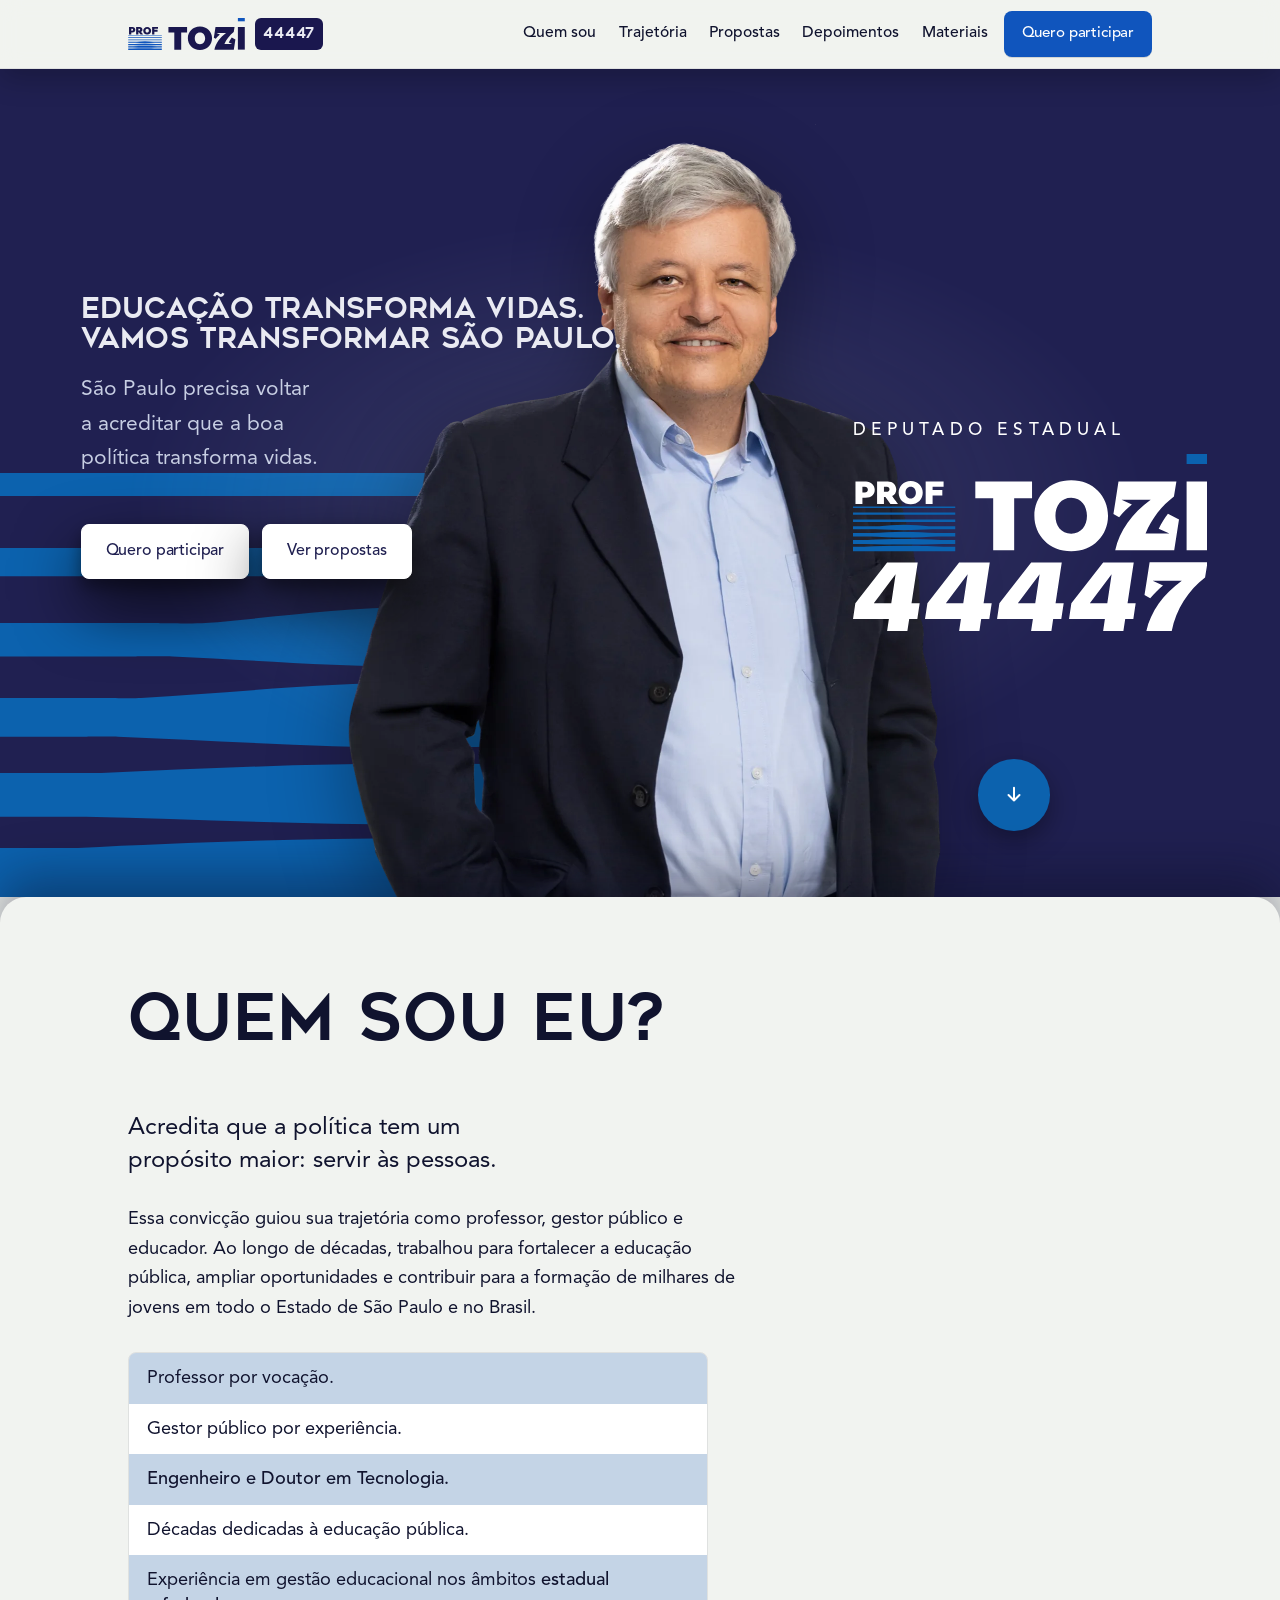
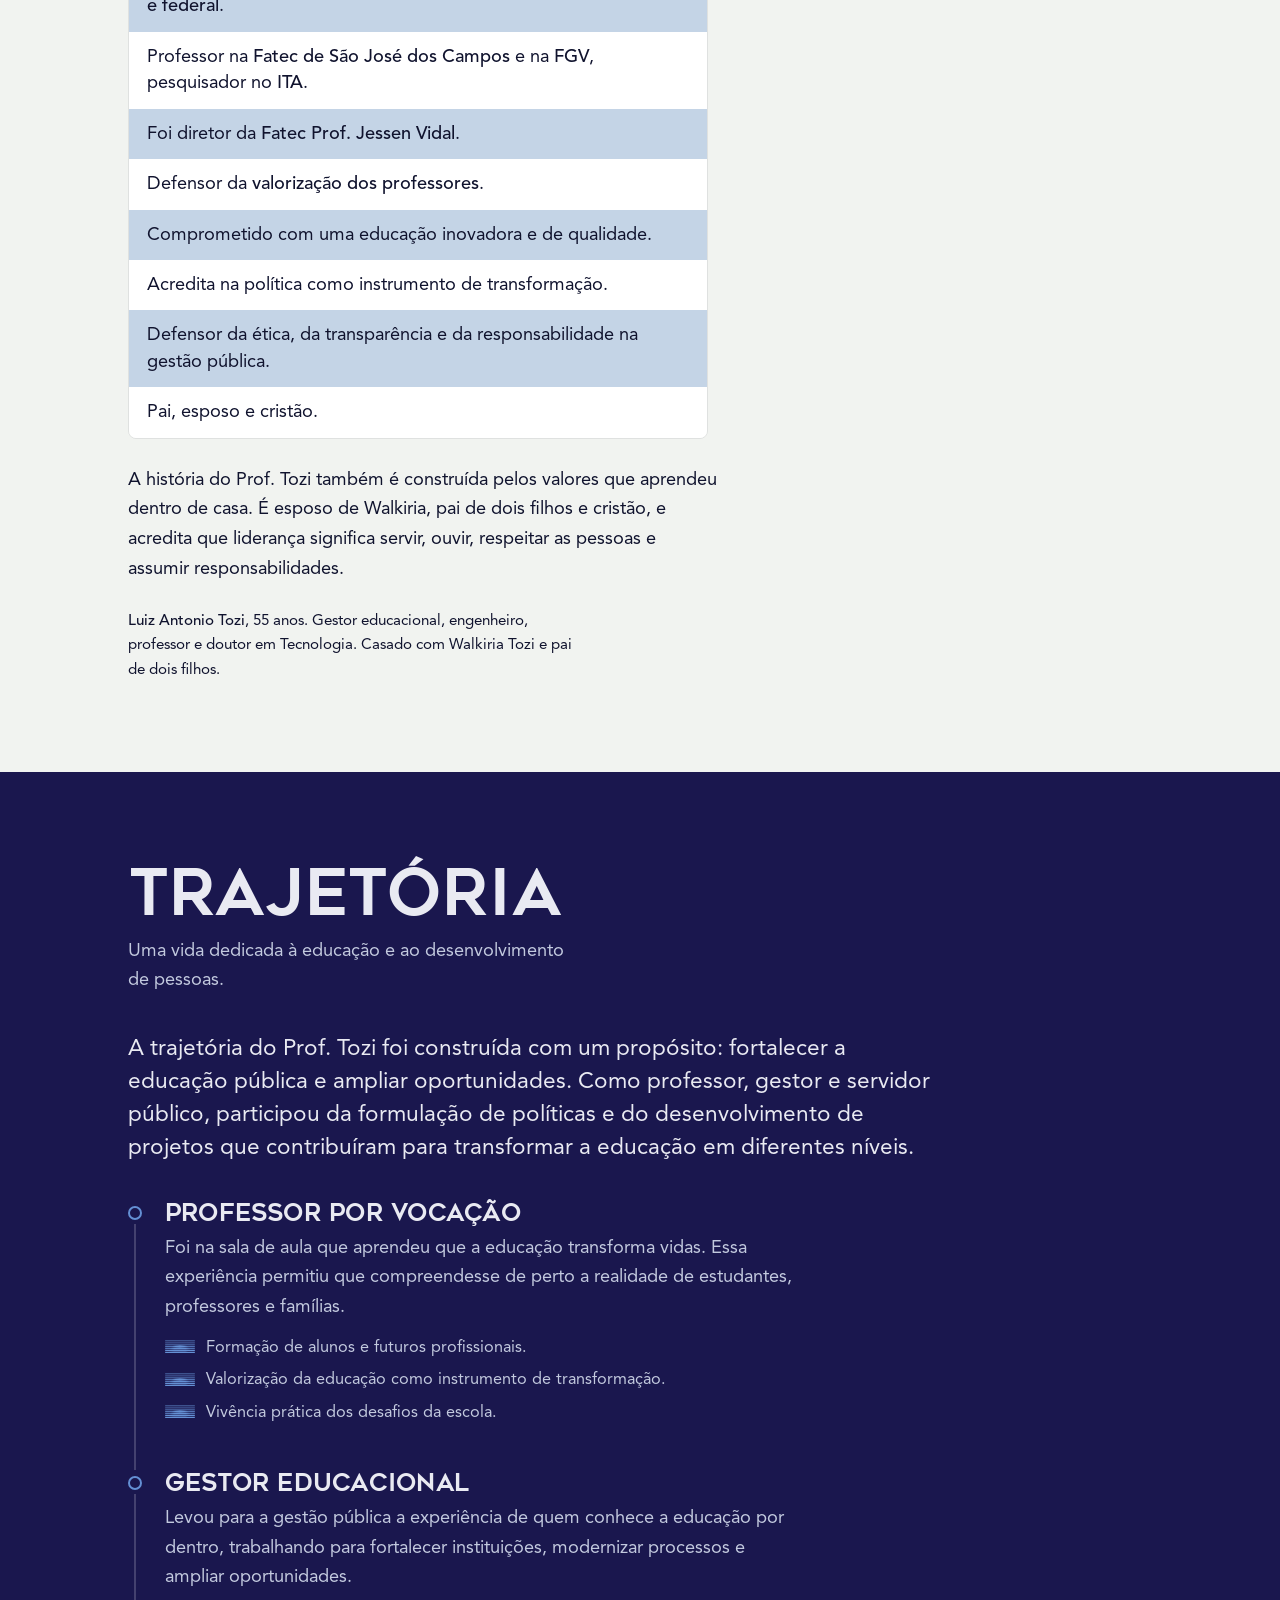
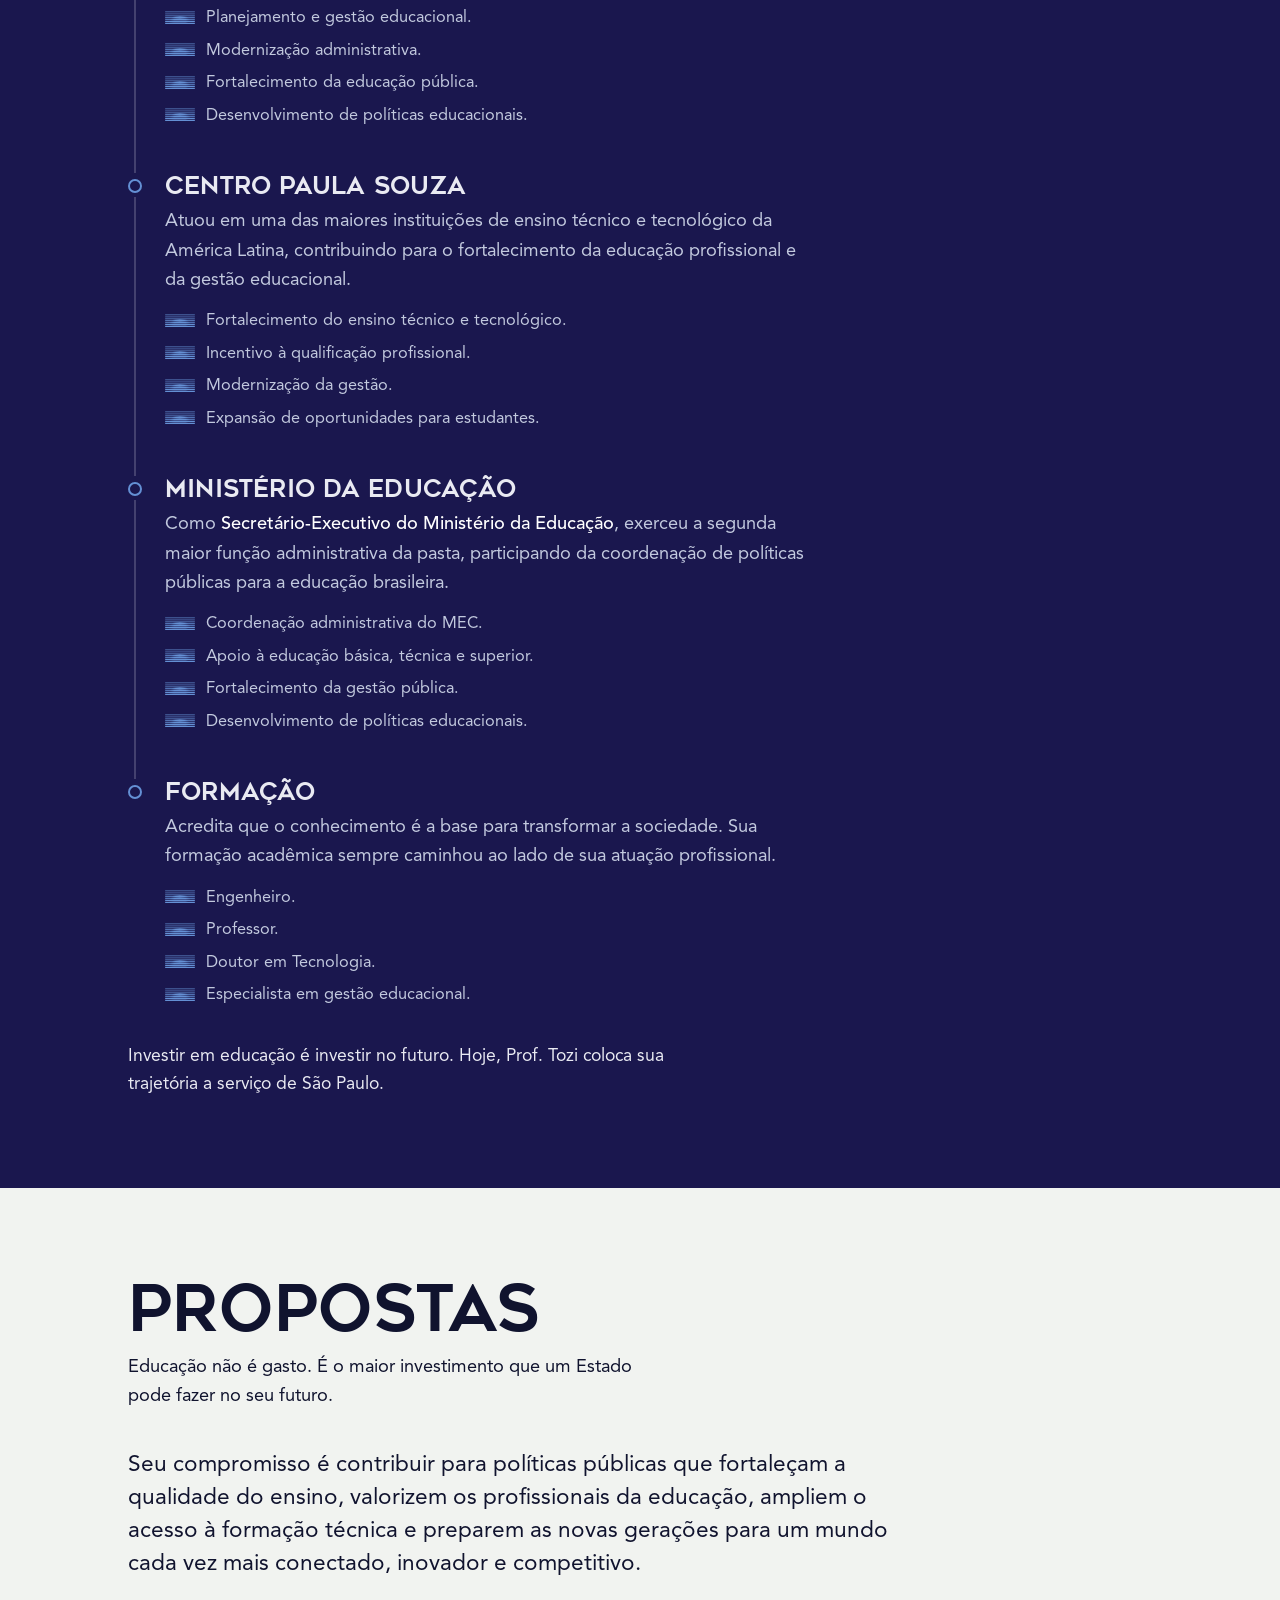
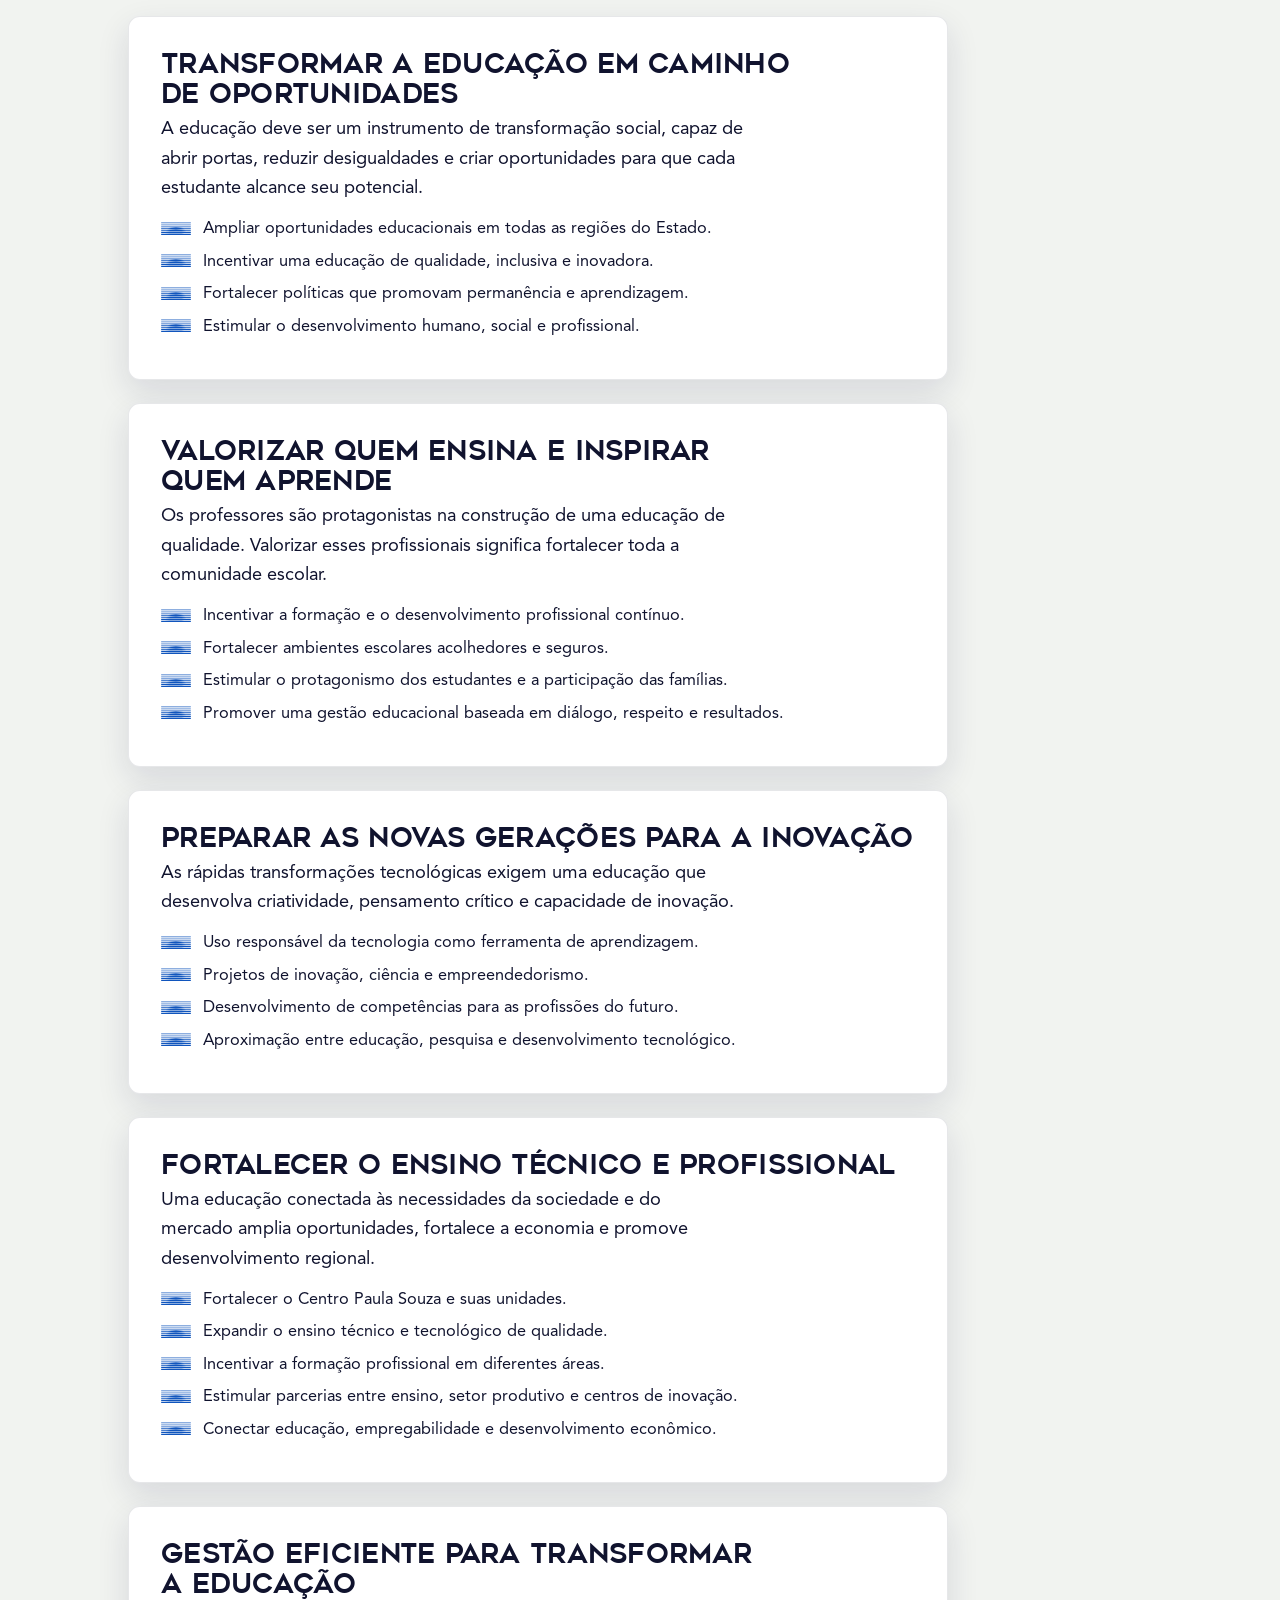
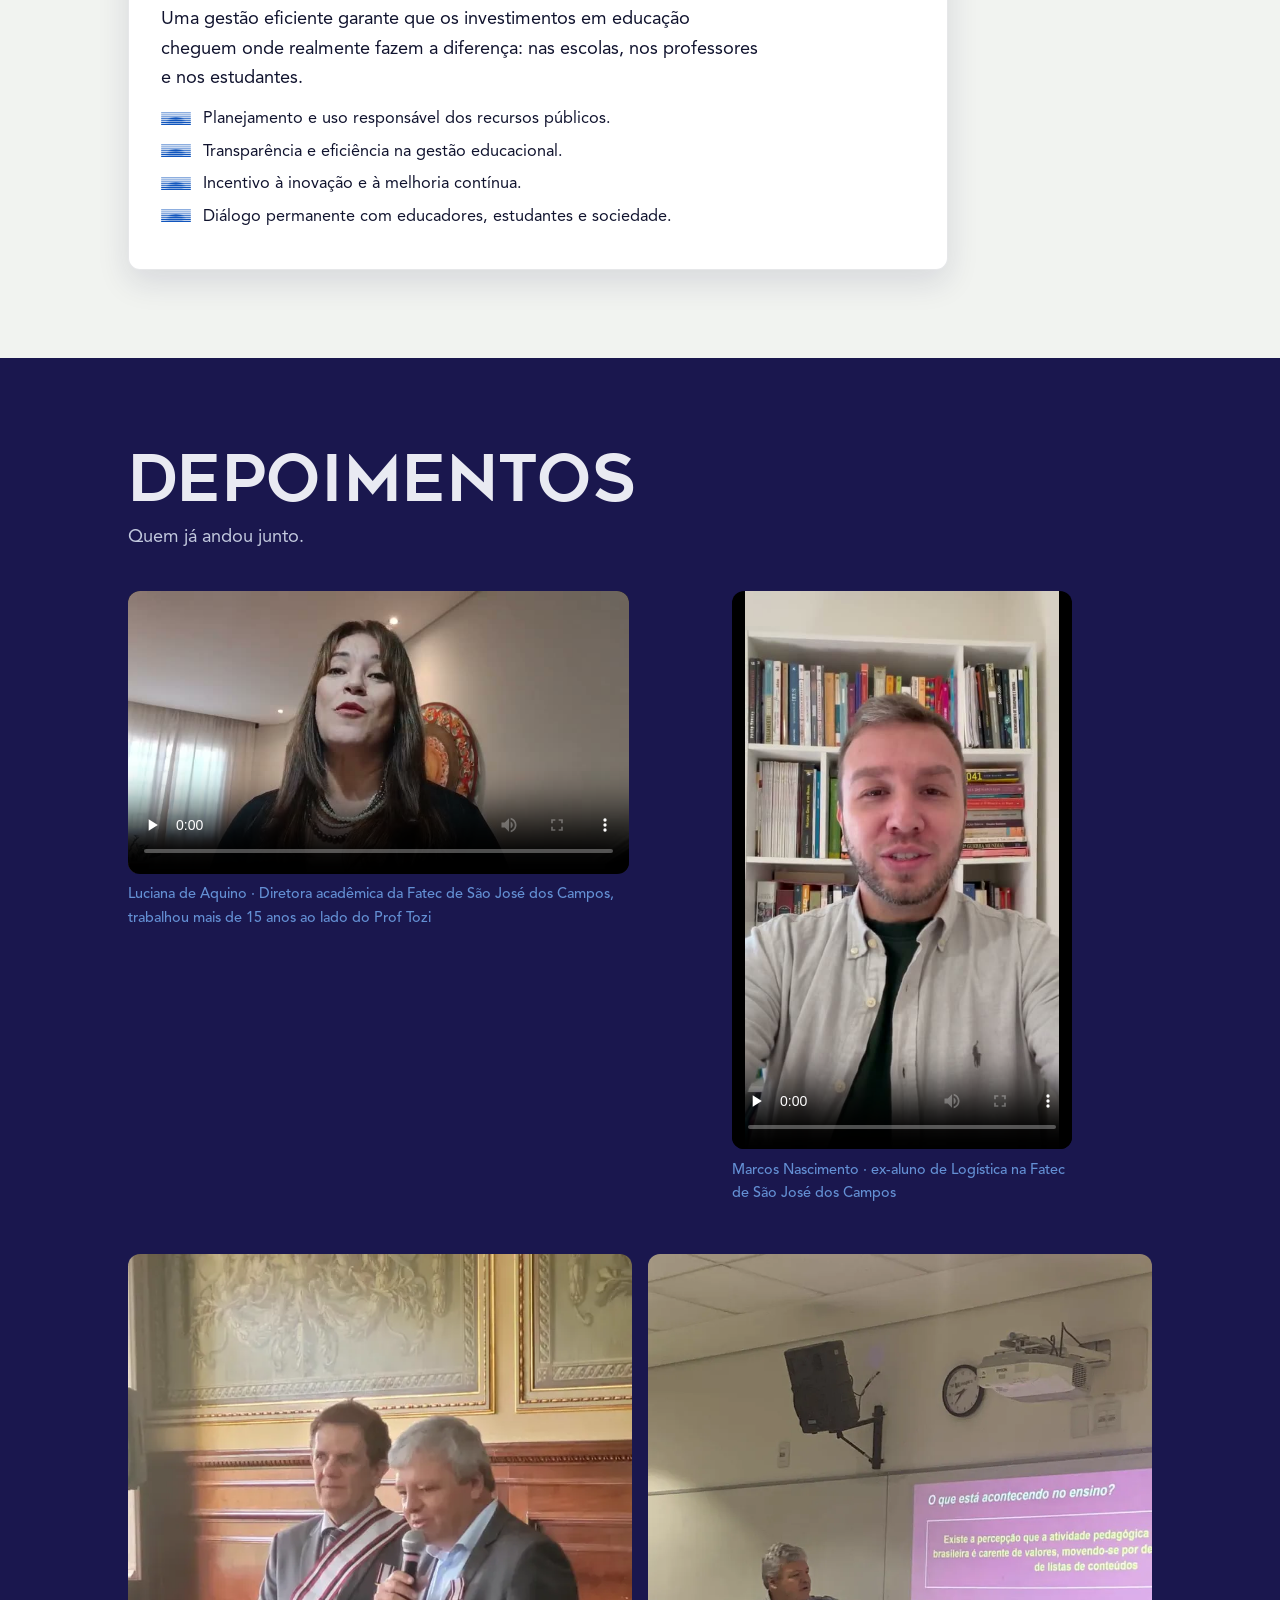
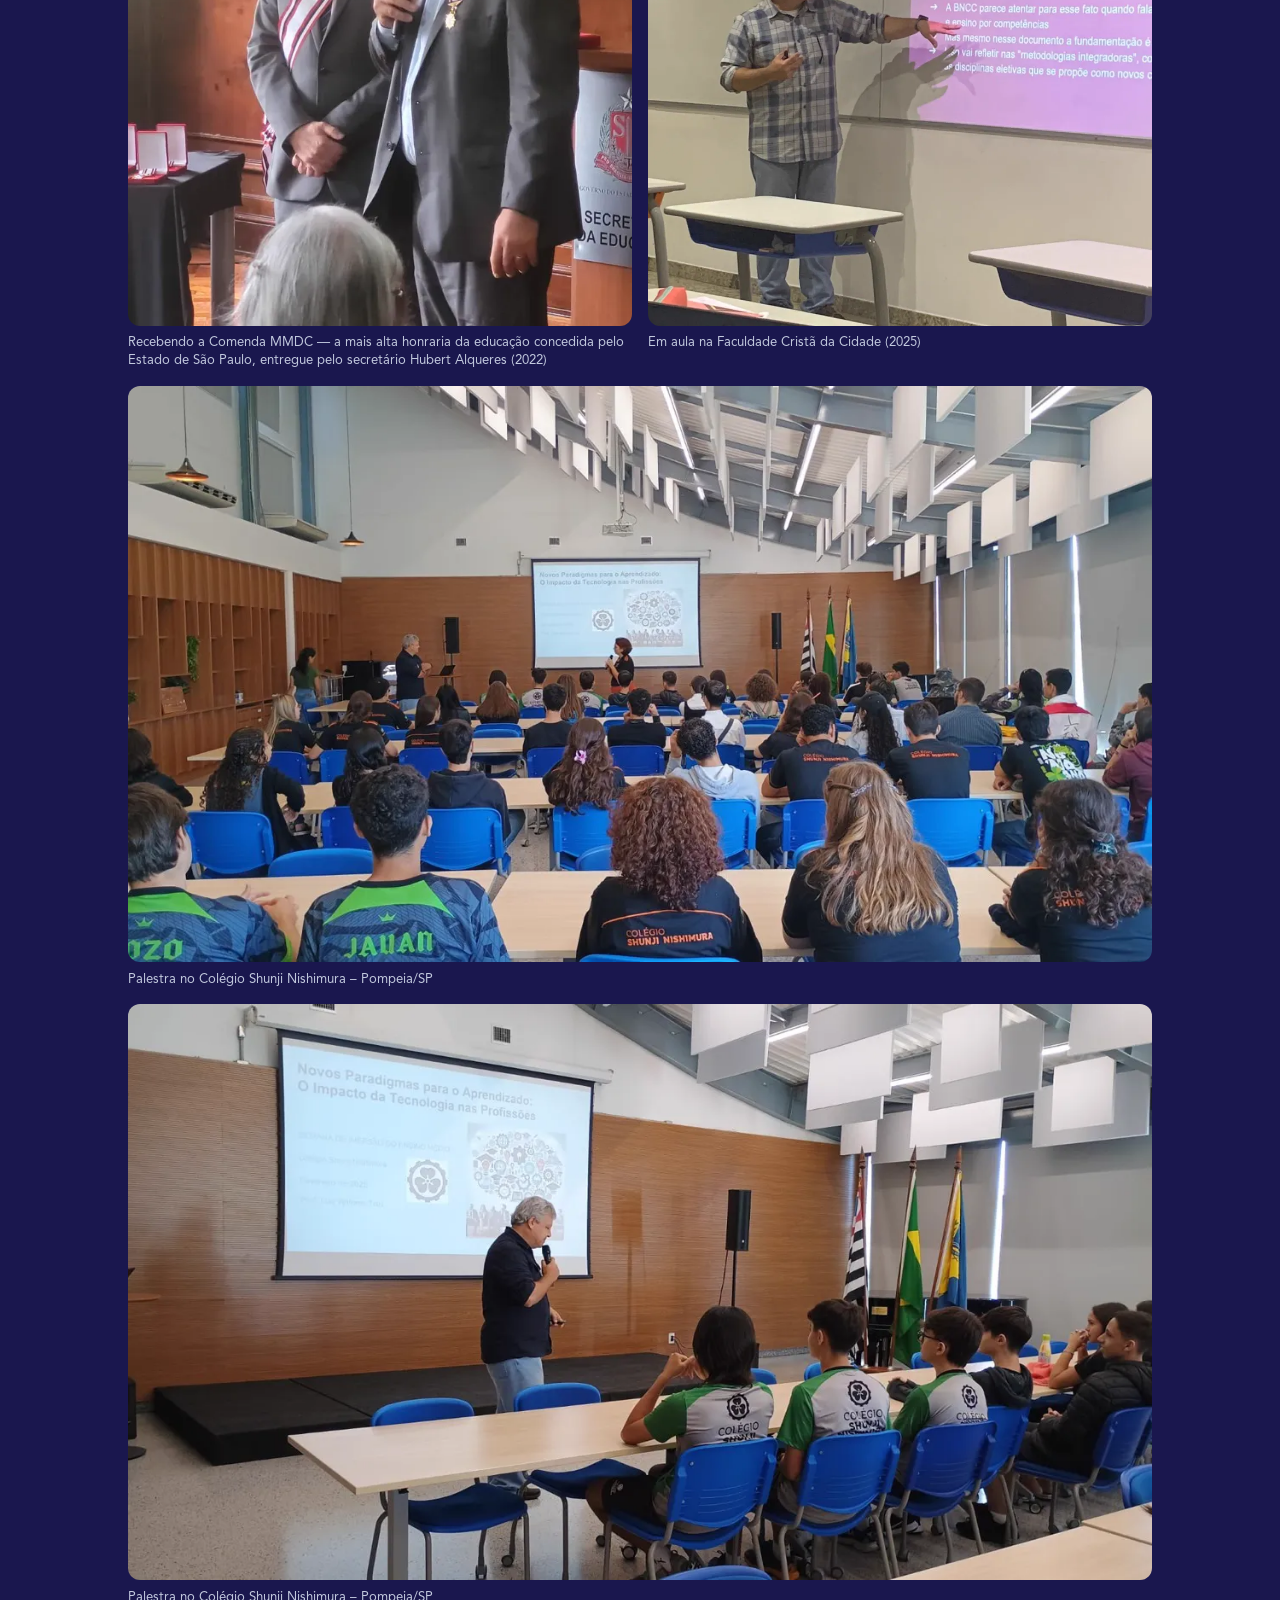
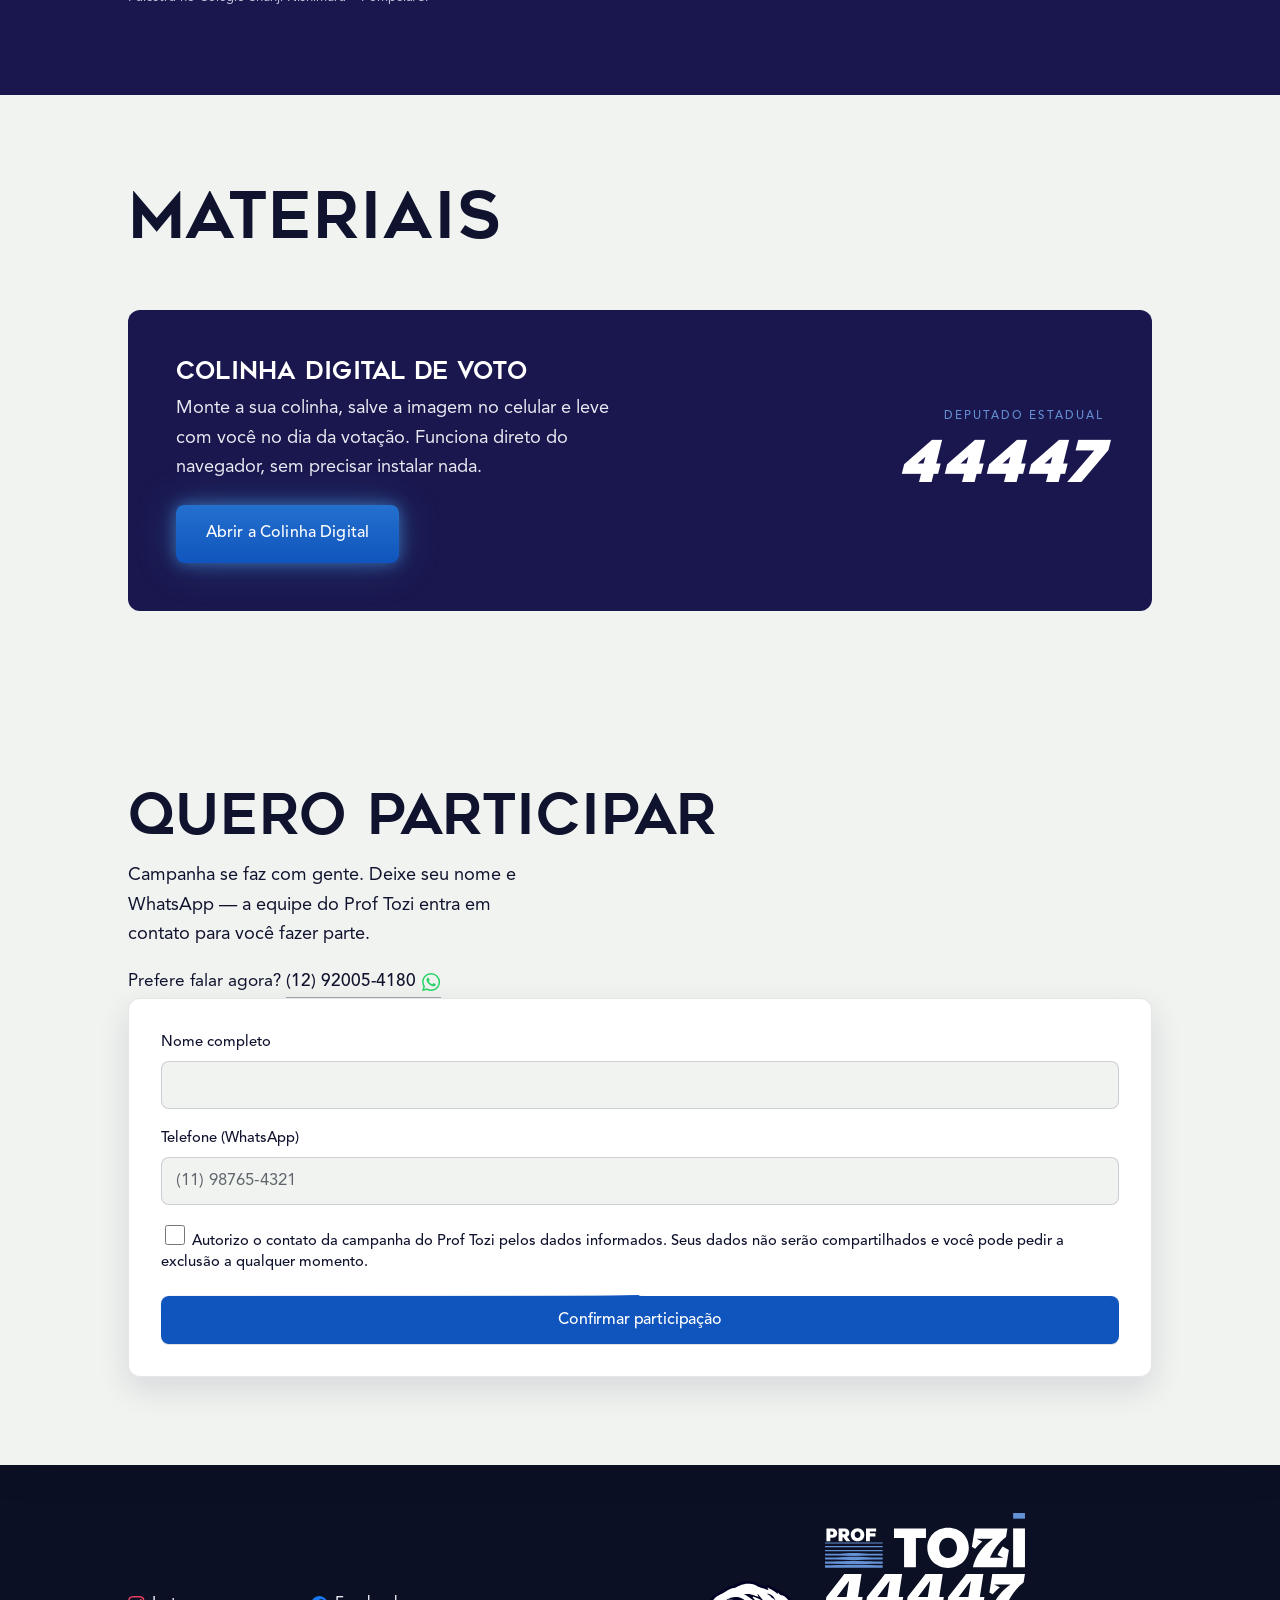
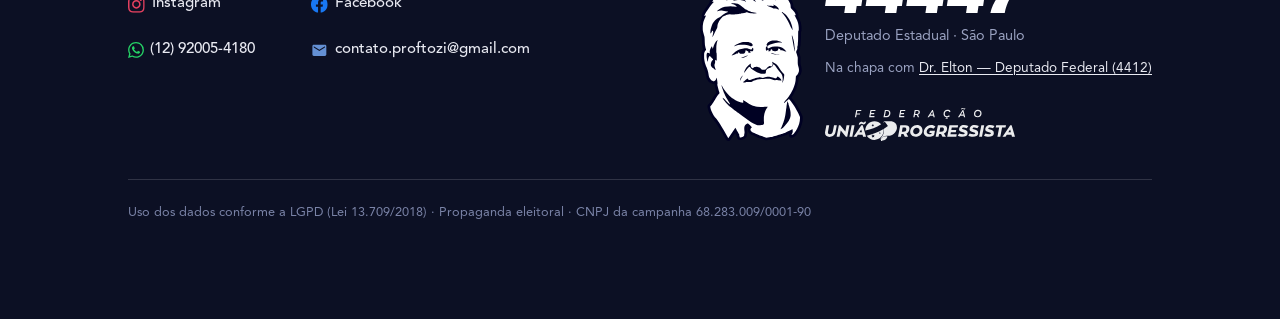
==== index.html @ 20cbc7c2 "Revisao completa: colinha do candidato errado, preview no WhatsApp, reveal morto Colinha (sincroniza" ====
<!doctype html>
<html lang="pt-BR">
<head>
  <meta charset="utf-8">
  <meta name="viewport" content="width=device-width, initial-scale=1">
  <title>Prof Tozi — Deputado Estadual</title>
  <meta name="description" content="Luiz Antonio Tozi, o Prof Tozi, candidato a Deputado Estadual por São Paulo. Professor por vocação, gestor público por experiência.">

  <!-- Social share (tráfego de campanha vem de rede social).
       URL ABSOLUTA, não relativa: o WhatsApp e o Facebook buscam a og:image
       num servidor que não sabe de onde o link veio, então caminho relativo
       vira link sem imagem — que é o pior formato possível para o canal que
       mais distribui a campanha. og.jpg é 1200x630 (o corte que os dois usam):
       a foto vertical de antes saía cortada na testa mesmo quando carregava. -->
  <meta property="og:type" content="website">
  <meta property="og:site_name" content="Prof Tozi 44447">
  <meta property="og:locale" content="pt_BR">
  <meta property="og:url" content="https://proftozi44447.com.br/">
  <meta property="og:title" content="Prof Tozi 44447 — Deputado Estadual">
  <meta property="og:description" content="São Paulo precisa voltar a acreditar que a boa política transforma vidas. Conheça o Prof Tozi e participe.">
  <meta property="og:image" content="https://proftozi44447.com.br/public/assets/og.jpg">
  <meta property="og:image:width" content="1200">
  <meta property="og:image:height" content="630">
  <meta property="og:image:alt" content="Prof Tozi, candidato a Deputado Estadual por São Paulo — número 44447">
  <meta name="twitter:card" content="summary_large_image">
  <meta name="twitter:title" content="Prof Tozi 44447 — Deputado Estadual">
  <meta name="twitter:description" content="São Paulo precisa voltar a acreditar que a boa política transforma vidas. Conheça o Prof Tozi e participe.">
  <meta name="twitter:image" content="https://proftozi44447.com.br/public/assets/og.jpg">

  <!-- www e raiz servem o mesmo site: sem canonical o Google os trata como
       duas páginas e divide a autoridade entre elas. -->
  <link rel="canonical" href="https://proftozi44447.com.br/">
  <meta name="theme-color" content="#1A174E">

  <!-- Ícone = o lockup PROF+ondas do manual, recortado da arte oficial. Antes
       era um "T" em Georgia montado à mão, tipografia que não é da campanha. -->
  <link rel="icon" type="image/png" sizes="32x32" href="public/assets/favicon-32.png">
  <link rel="apple-touch-icon" href="public/assets/apple-touch-icon.png">

  <script>document.documentElement.classList.add('js')</script>

  <!-- preload do LCP (foto do hero) — busca cedo, acelera a abertura -->
  <link rel="preload" as="image" href="public/assets/tozi.webp" type="image/webp" fetchpriority="high">

  <!-- fontes oficiais do TOZI ID servidas localmente (Google Fonts saiu) -->
  <link rel="preload" as="font" type="font/woff2" href="public/assets/fonts/geometos.woff2" crossorigin>
  <link rel="preload" as="font" type="font/woff2" href="public/assets/fonts/avenir-400.woff2" crossorigin>
  <link rel="stylesheet" href="css/style.css?v=73">
</head>
<body>

  <!-- Teclado e leitor de tela: 6 links de cabeçalho antes do conteúdo em
       toda visita. Some da tela até receber foco. -->
  <a class="pular" href="#conteudo">Pular para o conteúdo</a>

  <!-- sprite de ícones (definido uma vez, usado via <use>) -->
  <svg class="svg-sprite" aria-hidden="true" focusable="false"><symbol id="i-wa" viewBox="0 0 24 24"><path fill="currentColor" d="M17.472 14.382c-.297-.149-1.758-.867-2.03-.967-.273-.099-.471-.148-.67.15-.197.297-.767.966-.94 1.164-.173.199-.347.223-.644.075-.297-.15-1.255-.463-2.39-1.475-.883-.788-1.48-1.761-1.653-2.059-.173-.297-.018-.458.13-.606.134-.133.298-.347.446-.52.149-.174.198-.298.298-.497.099-.198.05-.371-.025-.52-.075-.149-.669-1.612-.916-2.207-.242-.579-.487-.5-.669-.51-.173-.008-.371-.01-.57-.01-.198 0-.52.074-.792.372-.272.297-1.04 1.016-1.04 2.479 0 1.462 1.065 2.875 1.213 3.074.149.198 2.096 3.2 5.077 4.487.709.306 1.262.489 1.694.625.712.227 1.36.195 1.871.118.571-.085 1.758-.719 2.006-1.413.248-.694.248-1.289.173-1.413-.074-.124-.272-.198-.57-.347m-5.421 7.403h-.004a9.87 9.87 0 0 1-5.031-1.378l-.361-.214-3.741.982.998-3.648-.235-.374a9.86 9.86 0 0 1-1.51-5.26c.001-5.45 4.436-9.884 9.888-9.884 2.64 0 5.122 1.03 6.988 2.898a9.825 9.825 0 0 1 2.893 6.994c-.003 5.45-4.437 9.884-9.885 9.884m8.413-18.297A11.815 11.815 0 0 0 12.05 0C5.495 0 .16 5.335.157 11.892c0 2.096.547 4.142 1.588 5.945L.057 24l6.305-1.654a11.882 11.882 0 0 0 5.683 1.448h.005c6.554 0 11.89-5.335 11.893-11.893a11.821 11.821 0 0 0-3.48-8.413Z"/></symbol><symbol id="i-logo" viewBox="0 0 825.9 226.7"><g fill="currentColor"><path d="M27.6 89.6C31.6 89.6 34.6 87.3 34.6 83.3C34.6 79.1 31.6 76.6 27.6 76.6L21.8 76.6L21.8 89.6L27.6 89.6M50.5 83.3C50.5 94.2 43.3 102 28.8 102L21.8 102L21.8 116.2L5.8 116.2L5.8 63.8L30.3 63.8C41.7 63.8 50.5 72.5 50.5 83.3"/><path d="M72 87.9L78.9 87.9C81.3 87.9 84.9 86.2 84.9 82.6C84.9 78.9 82.6 76.6 78.9 76.6L72 76.6L72 87.9M72 116.2L56.1 116.2L56.1 63.8L81 63.8C92.7 63.8 100.7 71.7 100.7 82.8C100.7 89.7 97.3 95.9 91 97.7C93.7 101.2 96.2 104.7 104.8 116.2L87.1 116.2C85 113.7 77.9 103.5 75.6 100.4L72 100.4L72 116.2"/><path d="M122.4 90C122.4 97.5 126.6 103.6 134.4 103.6C142 103.6 146.4 97.7 146.4 90C146.4 82.7 142.1 76.3 134.4 76.3C126.6 76.3 122.4 82.5 122.4 90M106.3 90C106.3 75.2 117.6 62.9 134.4 62.9C151.2 62.9 162.4 75.2 162.4 90C162.4 104.9 151.2 117.1 134.4 117.1C117.6 117.1 106.3 104.9 106.3 90"/><path d="M185.3 76.6L185.3 84L208.1 84L208.1 96.8L185.3 96.8L185.3 116.2L169.3 116.2L169.3 63.8L211 63.8L211 76.6L185.3 76.6"/><path d="M417 103L375.4 103L375.4 224.1L326.5 224.1L326.5 103L284.9 103L284.9 63.7L417 63.7L417 103"/><path d="M471.6 143.9C471.6 166.9 484.5 185.6 508.4 185.6C531.6 185.6 545 167.4 545 143.9C545 121.6 532 102.1 508.4 102.1C484.5 102.1 471.6 120.9 471.6 143.9M422.5 143.9C422.5 98.6 456.9 61.1 508.4 61.1C559.6 61.1 594 98.6 594 143.9C594 189.5 559.6 226.7 508.4 226.7C456.9 226.7 422.5 189.5 422.5 143.9"/><path d="M759.4 152.8L733.6 138.9C725.4 149.8 718.2 161.5 712.2 174L737 184.9L681.5 184.9C695.8 150.2 719.2 120.3 747.6 98.8L753.4 63.7L618.4 63.7L611.8 106.5L611.8 106.5L606.5 139.8L620 147.3C628.7 136.7 638.6 126.8 649.7 117.6L625.6 106.5L693.4 106.5C650.4 137.1 620.6 179 610.7 224.1L669.8 224.1C669.8 224.1 669.8 224.1 669.8 224.1L748.2 224.1L759.4 152.8"/><path d="M777 63.7H825.9V224.1H777Z"/></g><g style="fill:var(--logo-acc,#1055BD)"><path d="M0 136.5H238.1V141.4H0Z"/><path d="M0 122.2H238.1V126H0Z"/><path d="M0 152.4H238.1V158.4H0Z"/><path d="M118.2 165C97.3 165 78.4 167.4 61.5 168.3C58 168.5 47.5 168.3 47.5 168.3L0 168.3L0 175.4L41.2 175.4C41.2 175.4 49.7 175.3 52.6 175.4C73.1 176.1 95 177.6 118.2 177.6C142.1 177.6 164.5 176.1 185.5 175.4C188 175.3 195.2 175.4 195.2 175.4L238.1 175.4L238.1 168.3L187.5 168.3C187.5 168.3 179.3 168.5 176.6 168.3C159.3 167.3 139.8 165 118.2 165"/><path d="M118.2 181C91.5 181 66.8 183.3 44 184.2C41.8 184.3 35.3 184.2 35.3 184.2L0 184.2L0 192.4L29.2 192.4C29.2 192.4 35.7 192.4 37.8 192.4C63.2 193.2 90 194.7 118.2 194.8C147.1 194.8 174.4 193.2 200.3 192.4C202.4 192.4 208.6 192.4 208.6 192.4L238.1 192.4L238.1 184.2L203.4 184.2C203.4 184.2 196.4 184.3 194.1 184.2C170.9 183.2 145.6 181 118.2 181"/><path d="M118 198.2C87.9 198.2 59.8 199.2 33.3 200.1C31.2 200.2 25.2 200.1 25.2 200.1L0 200.1L0 209.4L23.7 209.4C23.7 209.4 27.8 209.4 29.1 209.4C57.8 210 87.5 211 118.2 211.1C149.5 211.1 179.8 210 209 209.4C210.1 209.4 213.5 209.4 213.5 209.4L238.1 209.4L238.1 200.1L210.2 200.1C210.2 200.1 206.2 200.2 204.9 200.1C177.9 199.2 148.8 198.1 118 198.2"/><path d="M118.5 214C85.9 214 55.2 214.9 26.9 216C25.5 216.1 24.1 216 22.6 216L0 216L0 226.5L24.8 226.5L50.8 226.5L195 226.5L213.3 226.5L238.1 226.5L238.1 216L215.3 216C214 216 212.6 216.1 211.2 216C173 214.6 147.1 214 118.5 214"/><path d="M777 0H825.9V23.4H777Z"/></g></symbol><symbol id="i-logo-full" viewBox="0 0 825.9 413.1"><g fill="currentColor"><path d="M27.6 89.6C31.6 89.6 34.6 87.3 34.6 83.3C34.6 79.1 31.6 76.6 27.6 76.6L21.8 76.6L21.8 89.6L27.6 89.6M50.5 83.3C50.5 94.2 43.3 102 28.8 102L21.8 102L21.8 116.2L5.8 116.2L5.8 63.8L30.3 63.8C41.7 63.8 50.5 72.5 50.5 83.3"/><path d="M72 87.9L78.9 87.9C81.3 87.9 84.9 86.2 84.9 82.6C84.9 78.9 82.6 76.6 78.9 76.6L72 76.6L72 87.9M72 116.2L56.1 116.2L56.1 63.8L81 63.8C92.7 63.8 100.7 71.7 100.7 82.8C100.7 89.7 97.3 95.9 91 97.7C93.7 101.2 96.2 104.7 104.8 116.2L87.1 116.2C85 113.7 77.9 103.5 75.6 100.4L72 100.4L72 116.2"/><path d="M122.4 90C122.4 97.5 126.6 103.6 134.4 103.6C142 103.6 146.4 97.7 146.4 90C146.4 82.7 142.1 76.3 134.4 76.3C126.6 76.3 122.4 82.5 122.4 90M106.3 90C106.3 75.2 117.6 62.9 134.4 62.9C151.2 62.9 162.4 75.2 162.4 90C162.4 104.9 151.2 117.1 134.4 117.1C117.6 117.1 106.3 104.9 106.3 90"/><path d="M185.3 76.6L185.3 84L208.1 84L208.1 96.8L185.3 96.8L185.3 116.2L169.3 116.2L169.3 63.8L211 63.8L211 76.6L185.3 76.6"/><path d="M417 103L375.4 103L375.4 224.1L326.5 224.1L326.5 103L284.9 103L284.9 63.7L417 63.7L417 103"/><path d="M471.6 143.9C471.6 166.9 484.5 185.6 508.4 185.6C531.6 185.6 545 167.4 545 143.9C545 121.6 532 102.1 508.4 102.1C484.5 102.1 471.6 120.9 471.6 143.9M422.5 143.9C422.5 98.6 456.9 61.1 508.4 61.1C559.6 61.1 594 98.6 594 143.9C594 189.5 559.6 226.7 508.4 226.7C456.9 226.7 422.5 189.5 422.5 143.9"/><path d="M759.4 152.8L733.6 138.9C725.4 149.8 718.2 161.5 712.2 174L737 184.9L681.5 184.9C695.8 150.2 719.2 120.3 747.6 98.8L753.4 63.7L618.4 63.7L611.8 106.5L611.8 106.5L606.5 139.8L620 147.3C628.7 136.7 638.6 126.8 649.7 117.6L625.6 106.5L693.4 106.5C650.4 137.1 620.6 179 610.7 224.1L669.8 224.1C669.8 224.1 669.8 224.1 669.8 224.1L748.2 224.1L759.4 152.8"/><path d="M777 63.7H825.9V224.1H777Z"/><path d="M89.1 347.5L99.3 280.3L48.5 347.5L89.1 347.5M83.6 384.3L0 384.3L5.5 347.5L79.5 252.4L150.8 252.4L136.3 347.5L155.3 347.5L149.8 384.3L130.8 384.3L126.6 413L79.3 413L83.6 384.3"/><path d="M256.8 347.5L267 280.3L216.2 347.5L256.8 347.5M251.3 384.3L167.7 384.3L173.2 347.5L247.2 252.4L318.5 252.4L304.1 347.5L323 347.5L317.5 384.3L298.6 384.3L294.3 413L247 413L251.3 384.3"/><path d="M424.5 347.5L434.7 280.3L384 347.5L424.5 347.5M419 384.3L335.5 384.3L341 347.5L414.9 252.4L486.3 252.4L471.8 347.5L490.8 347.5L485.3 384.3L466.3 384.3L462 413L414.7 413L419 384.3"/><path d="M592.2 347.5L602.4 280.3L551.7 347.5L592.2 347.5M586.7 384.3L503.2 384.3L508.7 347.5L582.7 252.4L654 252.4L639.5 347.5L658.5 347.5L653 384.3L634 384.3L629.7 413L582.5 413L586.7 384.3"/><path d="M825.9 252.4L820.1 287.5C781.5 316.9 751.9 361.7 742.3 413.1L683.1 413.1C693 367.9 722.8 325.9 765.8 295.2L698 295.2L722.1 306.3C711 315.5 701.1 325.5 692.4 336.1L678.9 328.6L684.2 295.2L684.2 295.2L690.8 252.4L825.9 252.4"/></g><g style="fill:var(--logo-acc,#1055BD)"><path d="M0 136.5H238.1V141.4H0Z"/><path d="M0 122.2H238.1V126H0Z"/><path d="M0 152.4H238.1V158.4H0Z"/><path d="M118.2 165C97.3 165 78.4 167.4 61.5 168.3C58 168.5 47.5 168.3 47.5 168.3L0 168.3L0 175.4L41.2 175.4C41.2 175.4 49.7 175.3 52.6 175.4C73.1 176.1 95 177.6 118.2 177.6C142.1 177.6 164.5 176.1 185.5 175.4C188 175.3 195.2 175.4 195.2 175.4L238.1 175.4L238.1 168.3L187.5 168.3C187.5 168.3 179.3 168.5 176.6 168.3C159.3 167.3 139.8 165 118.2 165"/><path d="M118.2 181C91.5 181 66.8 183.3 44 184.2C41.8 184.3 35.3 184.2 35.3 184.2L0 184.2L0 192.4L29.2 192.4C29.2 192.4 35.7 192.4 37.8 192.4C63.2 193.2 90 194.7 118.2 194.8C147.1 194.8 174.4 193.2 200.3 192.4C202.4 192.4 208.6 192.4 208.6 192.4L238.1 192.4L238.1 184.2L203.4 184.2C203.4 184.2 196.4 184.3 194.1 184.2C170.9 183.2 145.6 181 118.2 181"/><path d="M118 198.2C87.9 198.2 59.8 199.2 33.3 200.1C31.2 200.2 25.2 200.1 25.2 200.1L0 200.1L0 209.4L23.7 209.4C23.7 209.4 27.8 209.4 29.1 209.4C57.8 210 87.5 211 118.2 211.1C149.5 211.1 179.8 210 209 209.4C210.1 209.4 213.5 209.4 213.5 209.4L238.1 209.4L238.1 200.1L210.2 200.1C210.2 200.1 206.2 200.2 204.9 200.1C177.9 199.2 148.8 198.1 118 198.2"/><path d="M118.5 214C85.9 214 55.2 214.9 26.9 216C25.5 216.1 24.1 216 22.6 216L0 216L0 226.5L24.8 226.5L50.8 226.5L195 226.5L213.3 226.5L238.1 226.5L238.1 216L215.3 216C214 216 212.6 216.1 211.2 216C173 214.6 147.1 214 118.5 214"/><path d="M777 0H825.9V23.4H777Z"/></g></symbol><symbol id="i-logo-h" viewBox="0 0 531.9 266.1"><g fill="currentColor"><path d="M17.8 57.7C20.3 57.7 22.3 56.2 22.3 53.7C22.3 51 20.3 49.3 17.8 49.3L14.1 49.3L14.1 57.7L17.8 57.7M32.6 53.7C32.6 60.7 27.9 65.7 18.6 65.7L14.1 65.7L14.1 74.9L3.7 74.9L3.7 41.1L19.5 41.1C26.8 41.1 32.6 46.7 32.6 53.7"/><path d="M46.4 56.6L50.8 56.6C52.3 56.6 54.7 55.5 54.7 53.2C54.7 50.8 53.2 49.3 50.8 49.3L46.4 49.3L46.4 56.6M46.4 74.9L36.1 74.9L36.1 41.1L52.2 41.1C59.7 41.1 64.9 46.2 64.9 53.4C64.9 57.8 62.7 61.8 58.6 62.9C60.4 65.2 61.9 67.4 67.5 74.9L56.1 74.9C54.7 73.2 50.2 66.7 48.7 64.7L46.4 64.7L46.4 74.9"/><path d="M78.8 58C78.8 62.8 81.5 66.7 86.6 66.7C91.5 66.7 94.3 62.9 94.3 58C94.3 53.3 91.5 49.2 86.6 49.2C81.5 49.2 78.8 53.1 78.8 58M68.5 58C68.5 48.4 75.7 40.5 86.6 40.5C97.4 40.5 104.6 48.4 104.6 58C104.6 67.6 97.4 75.4 86.6 75.4C75.7 75.4 68.5 67.6 68.5 58"/><path d="M119.4 49.3L119.4 54.1L134 54.1L134 62.4L119.4 62.4L119.4 74.9L109 74.9L109 41.1L135.9 41.1L135.9 49.3L119.4 49.3"/><path d="M268.6 66.3L241.8 66.3L241.8 144.3L210.3 144.3L210.3 66.3L183.5 66.3L183.5 41.1L268.6 41.1L268.6 66.3"/><path d="M303.7 92.7C303.7 107.5 312.1 119.5 327.4 119.5C342.4 119.5 351 107.8 351 92.7C351 78.3 342.7 65.7 327.4 65.7C312.1 65.7 303.7 77.9 303.7 92.7M272.1 92.7C272.1 63.5 294.3 39.4 327.4 39.4C360.5 39.4 382.6 63.5 382.6 92.7C382.6 122.1 360.5 146 327.4 146C294.3 146 272.1 122.1 272.1 92.7"/><path d="M489.1 98.4L472.5 89.5C467.2 96.5 462.6 104 458.7 112.1L474.7 119.1L438.9 119.1C448.1 96.7 463.3 77.5 481.5 63.6L485.2 41.1L398.3 41.1L394.1 68.6L394.1 68.6L390.7 90L399.3 94.9C404.9 88 411.3 81.6 418.4 75.8L402.9 68.6L446.6 68.6C418.9 88.3 399.7 115.3 393.4 144.3L431.4 144.3C431.4 144.3 431.4 144.3 431.4 144.3L481.9 144.3L489.1 98.4"/><path d="M500.5 41.1H531.9V144.3H500.5Z"/><path d="M57.4 223.8L63.9 180.5L31.2 223.8L57.4 223.8M53.8 247.6L0 247.6L3.5 223.8L51.2 162.6L97.1 162.6L87.8 223.8L100 223.8L96.5 247.6L84.3 247.6L81.5 266L51.1 266L53.8 247.6"/><path d="M165.4 223.8L172 180.5L139.3 223.8L165.4 223.8M161.9 247.6L108 247.6L111.6 223.8L159.2 162.6L205.2 162.6L195.9 223.8L208.1 223.8L204.5 247.6L192.3 247.6L189.6 266L159.1 266L161.9 247.6"/><path d="M273.4 223.8L280 180.5L247.3 223.8L273.4 223.8M269.9 247.6L216.1 247.6L219.6 223.8L267.3 162.6L313.2 162.6L303.9 223.8L316.1 223.8L312.5 247.6L300.3 247.6L297.6 266L267.1 266L269.9 247.6"/><path d="M381.5 223.8L388 180.5L355.3 223.8L381.5 223.8M377.9 247.6L324.1 247.6L327.6 223.8L375.3 162.6L421.2 162.6L411.9 223.8L424.1 223.8L420.6 247.6L408.4 247.6L405.6 266L375.2 266L377.9 247.6"/><path d="M531.9 162.5L528.2 185.2C503.4 204.1 484.3 232.9 478.1 266.1L440 266.1C446.3 236.9 465.5 209.9 493.3 190.1L449.6 190.1L465.1 197.3C458 203.2 451.6 209.6 445.9 216.5L437.3 211.6L440.7 190.1L440.7 190.1L445 162.5L531.9 162.5"/></g><g style="fill:var(--logo-acc,#0B62AF)"><path d="M0 87.9H153.4V91.1H0Z"/><path d="M0 78.7H153.4V81.2H0Z"/><path d="M0 98.2H153.4V102H0Z"/><path d="M76.2 106.3C62.7 106.3 50.5 107.8 39.6 108.4C37.4 108.5 30.6 108.4 30.6 108.4L0 108.4L0 113L26.6 113C26.6 113 32 112.9 33.9 113C47.1 113.4 61.2 114.4 76.2 114.4C91.5 114.4 106 113.4 119.5 113C121.1 112.9 125.7 113 125.7 113L153.4 113L153.4 108.4L120.8 108.4C120.8 108.4 115.5 108.5 113.8 108.4C102.6 107.8 90.1 106.3 76.2 106.3"/><path d="M76.2 116.6C59 116.6 43 118 28.3 118.7C27 118.7 22.8 118.7 22.8 118.7L0 118.7L0 123.9L18.8 123.9C18.8 123.9 23 123.9 24.4 123.9C40.7 124.4 58 125.4 76.2 125.4C94.7 125.4 112.4 124.4 129 123.9C130.4 123.9 134.4 123.9 134.4 123.9L153.4 123.9L153.4 118.7L131 118.7C131 118.7 126.5 118.7 125 118.7C110.1 118 93.8 116.6 76.2 116.6"/><path d="M76 127.6C56.6 127.6 38.5 128.3 21.4 128.9C20.1 128.9 16.2 128.9 16.2 128.9L0 128.9L0 134.9L15.2 134.9C15.2 134.9 17.9 134.9 18.8 134.9C37.3 135.2 56.4 135.9 76.2 135.9C96.3 135.9 115.8 135.2 134.6 134.9C135.3 134.9 137.5 134.9 137.5 134.9L153.4 134.9L153.4 128.9L135.4 128.9C135.4 128.9 132.8 128.9 131.9 128.9C114.6 128.3 95.8 127.6 76 127.6"/><path d="M76.3 137.8C55.3 137.8 35.5 138.4 17.4 139.1C16.4 139.2 15.5 139.1 14.6 139.1L0 139.1L0 145.9L16 145.9L32.7 145.9L125.6 145.9L137.4 145.9L153.4 145.9L153.4 139.1L138.7 139.1C137.8 139.1 136.9 139.2 136 139.1C111.4 138.2 94.7 137.8 76.3 137.8"/><path d="M500.5 0H531.9V15.1H500.5Z"/></g></symbol><symbol id="i-ig" viewBox="0 0 24 24"><path fill="currentColor" d="M12 2.163c3.204 0 3.584.012 4.85.07 3.252.148 4.771 1.691 4.919 4.919.058 1.265.069 1.645.069 4.849 0 3.205-.012 3.584-.069 4.849-.149 3.225-1.664 4.771-4.919 4.919-1.266.058-1.644.07-4.85.07-3.204 0-3.584-.012-4.849-.07-3.26-.149-4.771-1.699-4.919-4.92-.058-1.265-.07-1.644-.07-4.849 0-3.204.013-3.583.07-4.849.149-3.227 1.664-4.771 4.919-4.919 1.266-.057 1.645-.069 4.849-.069zm0-2.163c-3.259 0-3.667.014-4.947.072-4.358.2-6.78 2.618-6.98 6.98-.059 1.281-.073 1.689-.073 4.948 0 3.259.014 3.668.072 4.948.2 4.358 2.618 6.78 6.98 6.98 1.281.058 1.689.072 4.948.072 3.259 0 3.668-.014 4.948-.072 4.354-.2 6.782-2.618 6.979-6.98.059-1.28.073-1.689.073-4.948 0-3.259-.014-3.667-.072-4.947-.196-4.354-2.617-6.78-6.979-6.98-1.281-.059-1.69-.073-4.949-.073zm0 5.838c-3.403 0-6.162 2.759-6.162 6.162s2.759 6.163 6.162 6.163 6.162-2.759 6.162-6.163c0-3.403-2.759-6.162-6.162-6.162zm0 10.162c-2.209 0-4-1.79-4-4 0-2.209 1.791-4 4-4s4 1.791 4 4c0 2.21-1.791 4-4 4zm6.406-11.845c-.796 0-1.441.645-1.441 1.44s.645 1.44 1.441 1.44c.795 0 1.439-.645 1.439-1.44s-.644-1.44-1.439-1.44z"/></symbol><symbol id="i-fb" viewBox="0 0 24 24"><path fill="currentColor" d="M24 12.073c0-6.627-5.373-12-12-12s-12 5.373-12 12c0 5.99 4.388 10.954 10.125 11.854v-8.385H7.078v-3.47h3.047V9.43c0-3.007 1.792-4.669 4.533-4.669 1.312 0 2.686.235 2.686.235v2.953H15.83c-1.491 0-1.956.925-1.956 1.874v2.25h3.328l-.532 3.47h-2.796v8.385C19.612 23.027 24 18.062 24 12.073z"/></symbol><symbol id="i-mail" viewBox="0 0 24 24"><path fill="currentColor" d="M20 4H4c-1.1 0-2 .9-2 2v12c0 1.1.9 2 2 2h16c1.1 0 2-.9 2-2V6c0-1.1-.9-2-2-2zm0 4-8 5-8-5V6l8 5 8-5v2z"/></symbol></svg>

  <header class="site-header" id="header">
    <div class="wrap header-inner">
      <a href="#topo" class="brand" data-scroll aria-label="Prof Tozi — início">
        <!-- lockup oficial (vetor extraído do TOZI ID): PROF + ondas + TOZI -->
        <svg class="brand-logo" role="img" aria-label="Prof Tozi"><use href="#i-logo"></use></svg>
        <span class="brand-num" aria-label="Número na urna: quatro, quatro, quatro, quatro, sete">44447</span>
      </a>
      <nav class="nav" aria-label="Seções">
        <a href="#quem" data-scroll>Quem sou</a>
        <a href="#trajetoria" data-scroll>Trajetória</a>
        <a href="#propostas" data-scroll>Propostas</a>
        <a href="#depoimentos" data-scroll>Depoimentos</a>
        <a href="#materiais" data-scroll>Materiais</a>
      </nav>
      <a href="#participar" class="btn btn-cta header-cta" data-scroll>Quero participar</a>
      <!-- Só mobile. Fica oculto até o JS marcar .is-loaded no body: sem script
           o painel nunca abre, e um botão morto seria pior que nenhum. -->
      <button type="button" class="nav-toggle" id="nav-toggle"
              aria-expanded="false" aria-controls="nav-panel" aria-label="Abrir menu">
        <span class="nav-toggle-cx" aria-hidden="true">
          <span class="nav-toggle-traco"></span>
          <span class="nav-toggle-traco"></span>
        </span>
      </button>
    </div>
  </header>

  <main id="conteudo">

    <!-- HERO -->
    <!-- trilho da capa: define por quanto tempo ela fica presa. Quando
         acaba, a capa solta e sai da tela — o fundo passa a ser das seções. -->
    <div class="capa">
    <section class="hero" id="topo" data-header-dark>
      <div class="hero-stage">
      <div class="wrap hero-grid">
        <div class="hero-copy">
          <!-- slogan oficial da campanha (guia: pág 6 do TOZI ID) -->
          <h1 class="hero-title">Educação transforma vidas. <br class="q-desk">Vamos transformar São&nbsp;Paulo.</h1>
          <p class="hero-lead">
            São Paulo precisa voltar a acreditar que a boa política
            transforma vidas.
          </p>
          <div class="hero-actions">
            <a href="#participar" class="btn btn-cta" data-scroll>Quero participar</a>
            <a href="#propostas" class="btn btn-ghost" data-scroll>Ver propostas</a>
          </div>
        </div>

        <div class="hero-photo" id="hero-photo">
          <div class="hero-halo" aria-hidden="true"></div>
          <picture>
            <source srcset="public/assets/tozi.webp" type="image/webp">
            <img src="public/assets/tozi.png" alt="Prof Tozi"
                 class="hero-img" width="1157" height="1500" fetchpriority="high" decoding="async"
                 onerror="this.closest('.hero-photo').classList.add('no-photo')">
          </picture>
          <div class="hero-photo-fallback" aria-hidden="true">
            <span>PT</span>
            <small>foto oficial em<br>public/assets/tozi.png</small>
          </div>
        </div>

        <!-- placa da direita, como no guia: DEPUTADO ESTADUAL + lockup grande -->
        <div class="hero-plate">
          <span class="plate-cargo">Deputado Estadual</span>
          <svg class="plate-logo" role="img" aria-label="Prof Tozi 44447"><use href="#i-logo-h"></use></svg>
        </div>
      </div>
      </div><!-- /hero-stage -->
      <a class="hero-scroll" href="#quem" data-scroll aria-label="Descer para Quem sou eu?">
        <svg viewBox="0 0 24 24" width="22" height="22" aria-hidden="true" focusable="false"><path d="M12 4v14m-6-6l6 6 6-6" fill="none" stroke="currentColor" stroke-width="2.2" stroke-linecap="round" stroke-linejoin="round"/></svg>
      </a>
    </section>
      <!-- espaçador do trilho: precisa ser um ELEMENTO. O sticky é limitado
           pelo content box do pai, e padding fica fora dele — por isso um
           padding-bottom no .capa não segurava a capa presa. -->
      <div class="capa-trilho" aria-hidden="true"></div>
    </div><!-- /capa -->

    <!-- A FOLHA: todo o site depois da capa. Sobe por cima do hero, que
         fica preso ao fundo. Cantos e sombra no topo entregam a leitura de
         "folha deslizando sobre a capa". -->
    <div class="folha">

    <!-- QUEM SOU EU -->
    <section class="section" id="quem">
      <div class="wrap section-grid">
        <div class="section-head">
          <h2 class="section-title">Quem sou eu?</h2>
        </div>
        <div class="section-body">
          <p class="quem-tese">
            Acredita que a política tem um propósito maior:
            servir às pessoas.
          </p>
          <p class="quem-intro">
            Essa convicção guiou sua trajetória como professor,
            gestor público e educador. Ao longo de décadas, trabalhou para
            fortalecer a educação pública, ampliar oportunidades e contribuir
            para a formação de milhares de jovens em todo o Estado de São Paulo
            e no Brasil.
          </p>

          <ul class="ficha">
            <li>Professor por vocação.</li>
            <li>Gestor público por experiência.</li>
            <li><strong>Engenheiro e Doutor em Tecnologia.</strong></li>
            <li>Décadas dedicadas à educação pública.</li>
            <li>Experiência em gestão educacional nos âmbitos <strong>estadual e federal</strong>.</li>
            <li>Professor na <strong>Fatec de São José dos Campos</strong> e na <strong>FGV</strong>, pesquisador no <strong>ITA</strong>.</li>
            <li>Foi diretor da <strong>Fatec Prof. Jessen Vidal</strong>.</li>
            <li>Defensor da <strong>valorização dos professores</strong>.</li>
            <li>Comprometido com uma educação inovadora e de qualidade.</li>
            <li>Acredita na política como instrumento de transformação.</li>
            <li>Defensor da ética, da transparência e da responsabilidade na gestão pública.</li>
            <li>Pai, esposo e cristão.</li>
          </ul>

          <p class="quem-valores">
            A história do Prof. Tozi também é construída pelos valores que
            aprendeu dentro de casa. É esposo de Walkiria, pai de dois filhos e
            cristão, e acredita que liderança significa servir,
            ouvir, respeitar as pessoas e assumir responsabilidades.
          </p>

          <p class="perfil">
            <strong>Luiz Antonio Tozi</strong>, 55 anos. Gestor educacional,
            engenheiro, professor e doutor em Tecnologia. Casado com Walkiria
            Tozi e pai de dois filhos.
          </p>
        </div>
      </div>
    </section>

    <!-- TRAJETÓRIA (etapas reais nomeadas; ele não forneceu anos → sem datas) -->
    <section class="section section-dark" id="trajetoria" data-header-dark>
      <div class="wrap">
        <div class="section-head">
          <h2 class="section-title">Trajetória</h2>
          <p class="section-kicker">
            Uma vida dedicada à educação e ao desenvolvimento de pessoas.
          </p>
        </div>

        <p class="n-lead">
          A trajetória do Prof. Tozi foi construída com um propósito: fortalecer
          a educação pública e ampliar oportunidades. Como
          professor, gestor e servidor público, participou da formulação de
          políticas e do desenvolvimento de projetos que contribuíram para transformar a educação em
          diferentes níveis.
        </p>

        <ol class="trajeto">
          <li>
            <span class="tl-pulso" aria-hidden="true"></span>
            <h3>Professor por vocação</h3>
            <p>
              Foi na sala de aula que aprendeu que a educação transforma
              vidas. Essa experiência permitiu que compreendesse de perto a
              realidade de estudantes, professores e famílias.
            </p>
            <ul class="marcos">
              <li>Formação de alunos e futuros profissionais.</li>
              <li>Valorização da educação como instrumento de transformação.</li>
              <li>Vivência prática dos desafios da escola.</li>
            </ul>
          </li>

          <li>
            <span class="tl-pulso" aria-hidden="true"></span>
            <h3>Gestor educacional</h3>
            <p>
              Levou para a gestão pública a experiência de quem conhece a
              educação por dentro, trabalhando para fortalecer instituições,
              modernizar processos e ampliar oportunidades.
            </p>
            <ul class="marcos">
              <li>Planejamento e gestão educacional.</li>
              <li>Modernização administrativa.</li>
              <li>Fortalecimento da educação pública.</li>
              <li>Desenvolvimento de políticas educacionais.</li>
            </ul>
          </li>

          <li>
            <span class="tl-pulso" aria-hidden="true"></span>
            <h3>Centro Paula Souza</h3>
            <p>
              Atuou em uma das maiores instituições de ensino técnico e
              tecnológico da América Latina, contribuindo para o fortalecimento
              da educação profissional e da gestão educacional.
            </p>
            <ul class="marcos">
              <li>Fortalecimento do ensino técnico e tecnológico.</li>
              <li>Incentivo à qualificação profissional.</li>
              <li>Modernização da gestão.</li>
              <li>Expansão de oportunidades para estudantes.</li>
            </ul>
          </li>

          <li>
            <span class="tl-pulso" aria-hidden="true"></span>
            <h3>Ministério da Educação</h3>
            <p>
              Como <strong>Secretário-Executivo do Ministério da Educação</strong>,
              exerceu a segunda maior função administrativa da pasta, participando
              da coordenação de políticas públicas para a educação brasileira.
            </p>
            <ul class="marcos">
              <li>Coordenação administrativa do MEC.</li>
              <li>Apoio à educação básica, técnica e superior.</li>
              <li>Fortalecimento da gestão pública.</li>
              <li>Desenvolvimento de políticas educacionais.</li>
            </ul>
          </li>

          <li>
            <span class="tl-pulso" aria-hidden="true"></span>
            <h3>Formação</h3>
            <p>
              Acredita que o conhecimento é a base para transformar a sociedade.
              Sua formação acadêmica sempre caminhou ao lado de sua atuação
              profissional.
            </p>
            <ul class="marcos">
              <li>Engenheiro.</li>
              <li>Professor.</li>
              <li>Doutor em Tecnologia.</li>
              <li>Especialista em gestão educacional.</li>
            </ul>
          </li>
        </ol>

        <p class="n-fecho">
          Investir em educação é investir no futuro. Hoje, Prof. Tozi coloca
          sua trajetória a serviço de São Paulo.
        </p>
      </div>
    </section>

    <!-- PROPOSTAS (lista-manifesto, não grid de cards) -->
    <section class="section" id="propostas">
      <div class="wrap">
        <div class="section-head">
          <h2 class="section-title">Propostas</h2>
          <p class="section-kicker">
            Educação não é gasto. É o
            maior investimento que um Estado pode fazer
            no seu futuro.
          </p>
        </div>

        <p class="n-lead">
          Seu compromisso é contribuir para políticas públicas que fortaleçam a
          qualidade do ensino, valorizem os profissionais da educação, ampliem o
          acesso à formação técnica e preparem as novas gerações para um mundo
          cada vez mais conectado, inovador e competitivo.
        </p>

        <ul class="stack" id="propostas-stack">
          <li class="p-card">
            <div class="p-card-inner">
            <div class="m-body">
              <h3>Transformar a educação em caminho de oportunidades</h3>
              <p>A educação deve ser um instrumento de transformação social, capaz de abrir portas, reduzir desigualdades e criar oportunidades para que cada estudante alcance seu potencial.</p>
              <ul class="marcos">
                <li>Ampliar oportunidades educacionais em todas as regiões do Estado.</li>
                <li>Incentivar uma educação de qualidade, inclusiva e inovadora.</li>
                <li>Fortalecer políticas que promovam permanência e aprendizagem.</li>
                <li>Estimular o desenvolvimento humano, social e profissional.</li>
              </ul>
            </div>
          </div>
          </li>
          <li class="p-card">
            <div class="p-card-inner">
            <div class="m-body">
              <h3>Valorizar quem ensina e inspirar quem aprende</h3>
              <p>Os professores são protagonistas na construção de uma educação de qualidade. Valorizar esses profissionais significa fortalecer toda a comunidade escolar.</p>
              <ul class="marcos">
                <li>Incentivar a formação e o desenvolvimento profissional contínuo.</li>
                <li>Fortalecer ambientes escolares acolhedores e seguros.</li>
                <li>Estimular o protagonismo dos estudantes e a participação das famílias.</li>
                <li>Promover uma gestão educacional baseada em diálogo, respeito e resultados.</li>
              </ul>
            </div>
          </div>
          </li>
          <li class="p-card">
            <div class="p-card-inner">
            <div class="m-body">
              <h3>Preparar as novas gerações para a inovação</h3>
              <p>As rápidas transformações tecnológicas exigem uma educação que desenvolva criatividade, pensamento crítico e capacidade de inovação.</p>
              <ul class="marcos">
                <li>Uso responsável da tecnologia como ferramenta de aprendizagem.</li>
                <li>Projetos de inovação, ciência e empreendedorismo.</li>
                <li>Desenvolvimento de competências para as profissões do futuro.</li>
                <li>Aproximação entre educação, pesquisa e desenvolvimento tecnológico.</li>
              </ul>
            </div>
          </div>
          </li>
          <li class="p-card">
            <div class="p-card-inner">
            <div class="m-body">
              <h3>Fortalecer o ensino técnico e profissional</h3>
              <p>Uma educação conectada às necessidades da sociedade e do mercado amplia oportunidades, fortalece a economia e promove desenvolvimento regional.</p>
              <ul class="marcos">
                <li>Fortalecer o Centro Paula Souza e suas unidades.</li>
                <li>Expandir o ensino técnico e tecnológico de qualidade.</li>
                <li>Incentivar a formação profissional em diferentes áreas.</li>
                <li>Estimular parcerias entre ensino, setor produtivo e centros de inovação.</li>
                <li>Conectar educação, empregabilidade e desenvolvimento econômico.</li>
              </ul>
            </div>
          </div>
          </li>
          <li class="p-card">
            <div class="p-card-inner">
            <div class="m-body">
              <h3>Gestão eficiente para transformar a educação</h3>
              <p>Uma gestão eficiente garante que os investimentos em educação cheguem onde realmente fazem a diferença: nas escolas, nos professores e nos estudantes.</p>
              <ul class="marcos">
                <li>Planejamento e uso responsável dos recursos públicos.</li>
                <li>Transparência e eficiência na gestão educacional.</li>
                <li>Incentivo à inovação e à melhoria contínua.</li>
                <li>Diálogo permanente com educadores, estudantes e sociedade.</li>
              </ul>
            </div>
          </div>
          </li>
        </ul>
      </div>
    </section>

    <!-- DEPOIMENTOS + FOTOS -->
    <section class="section section-dark" id="depoimentos" data-header-dark>
      <div class="wrap">
        <div class="section-head">
          <h2 class="section-title">Depoimentos</h2>
          <p class="section-kicker">Quem já andou junto.</p>
        </div>

        <div class="video-deps">
          <figure class="vdep">
            <video controls preload="none" playsinline
                   poster="public/assets/videos/poster-1.jpg"
                   width="848" height="478">
              <source src="public/assets/videos/depoimento-1.mp4" type="video/mp4">
              Seu navegador não reproduz este vídeo.
            </video>
            <figcaption><strong>Luciana de Aquino</strong> · Diretora acadêmica da Fatec de São José dos Campos, trabalhou mais de 15 anos ao lado do Prof Tozi</figcaption>
          </figure>
          <figure class="vdep vdep-vertical">
            <video controls preload="none" playsinline
                   poster="public/assets/videos/poster-2.jpg"
                   width="576" height="1024">
              <source src="public/assets/videos/depoimento-2.mp4" type="video/mp4">
              Seu navegador não reproduz este vídeo.
            </video>
            <figcaption><strong>Marcos Nascimento</strong> · ex-aluno de Logística na Fatec de São José dos Campos</figcaption>
          </figure>
        </div>

        <div class="gallery" aria-label="Galeria de fotos">
          <figure class="g-tile g-portrait">
            <picture>
              <source srcset="public/assets/galeria/condecoracao.webp?v=2" type="image/webp">
              <img src="public/assets/galeria/condecoracao.jpg?v=2" alt="Prof Tozi recebe a comenda MMDC do secretário Hubert Alqueres, na Secretaria da Educação do Estado de São Paulo" width="675" height="900" loading="lazy" decoding="async">
            </picture>
            <figcaption>Recebendo a Comenda MMDC — a mais alta honraria da educação concedida pelo Estado de São Paulo, entregue pelo secretário Hubert Alqueres (2022)</figcaption>
          </figure>
          <figure class="g-tile g-portrait">
            <picture>
              <source srcset="public/assets/galeria/aula.webp" type="image/webp">
              <img src="public/assets/galeria/aula.jpg" alt="Prof Tozi ministrando aula na Faculdade Cristã da Cidade" width="900" height="1200" loading="lazy" decoding="async">
            </picture>
            <figcaption>Em aula na Faculdade Cristã da Cidade (2025)</figcaption>
          </figure>
          <figure class="g-tile g-wide">
            <picture>
              <source srcset="public/assets/galeria/auditorio.webp" type="image/webp">
              <img src="public/assets/galeria/auditorio.jpg" alt="Prof Tozi em palestra no Colégio Shunji Nishimura, em Pompeia/SP" width="1200" height="675" loading="lazy" decoding="async">
            </picture>
            <figcaption>Palestra no Colégio Shunji Nishimura – Pompeia/SP</figcaption>
          </figure>
          <figure class="g-tile g-wide">
            <picture>
              <source srcset="public/assets/galeria/estudantes.webp" type="image/webp">
              <img src="public/assets/galeria/estudantes.jpg" alt="Prof Tozi com estudantes no Colégio Shunji Nishimura, em Pompeia/SP" width="1200" height="675" loading="lazy" decoding="async">
            </picture>
            <figcaption>Palestra no Colégio Shunji Nishimura – Pompeia/SP</figcaption>
          </figure>
        </div>
      </div>
    </section>

    <!-- MATERIAIS -->
    <section class="section" id="materiais">
      <div class="wrap section-grid">
        <div class="section-head">
          <h2 class="section-title">Materiais</h2>
        </div>
        <div class="section-body">
          <a class="material-card" href="colinha/">
            <div class="material-copy">
              <h3>Colinha Digital de Voto</h3>
              <p>Monte a sua colinha, salve a imagem no celular e leve com você no dia da votação. Funciona direto do navegador, sem precisar instalar nada.</p>
              <span class="btn btn-neon">Abrir a Colinha Digital</span>
            </div>
            <p class="material-ballot" aria-hidden="true">
              <span class="material-ballot-label">Deputado Estadual</span>
              <span class="material-ballot-num">44447</span>
            </p>
          </a>
        </div>
      </div>
    </section>

    <!-- PARTICIPAR (form) -->
    <section class="section section-form" id="participar">
      <div class="wrap form-grid">
        <div class="form-intro">
          <h2 class="section-title">Quero participar</h2>
          <p>
            Campanha se faz com gente. Deixe seu nome e WhatsApp — a equipe do
            Prof Tozi entra em contato para você fazer parte.
          </p>
          <p class="form-direto">
            Prefere falar agora?
            <a class="wa-inline" href="https://wa.me/5512920054180" target="_blank" rel="noopener">
              <span>(12)&nbsp;92005-4180</span>
              <svg class="wa-icon" aria-hidden="true" focusable="false"><use href="#i-wa"></use></svg>
            </a>
          </p>
        </div>

        <form class="lead-form" id="lead-form" novalidate>
          <!-- honeypot anti-spam: fica escondido; humano não preenche -->
          <div class="hp" aria-hidden="true">
            <label>Não preencha este campo
              <input type="text" name="website" tabindex="-1" autocomplete="off">
            </label>
          </div>

          <div class="field">
            <label for="nome">Nome completo</label>
            <input type="text" id="nome" name="nome" autocomplete="name"
                   inputmode="text" maxlength="80" required
                   aria-describedby="nome-err">
            <p class="err" id="nome-err" hidden></p>
          </div>

          <div class="field">
            <label for="telefone">Telefone (WhatsApp)</label>
            <input type="tel" id="telefone" name="telefone" autocomplete="tel"
                   inputmode="numeric" maxlength="16" placeholder="(11) 98765-4321"
                   required aria-describedby="tel-err">
            <p class="err" id="tel-err" hidden></p>
          </div>

          <div class="field field-check">
            <label class="check">
              <input type="checkbox" id="lgpd" name="lgpd" required
                     aria-describedby="lgpd-err">
              <span>
                Autorizo o contato da campanha do Prof Tozi pelos dados
                informados. Seus dados não serão compartilhados e você pode pedir
                a exclusão a qualquer momento.
              </span>
            </label>
            <p class="err" id="lgpd-err" hidden></p>
          </div>

          <button type="submit" class="btn btn-cta btn-block">Confirmar participação</button>

          <p class="form-status" id="form-status" role="status" aria-live="polite" hidden></p>
        </form>
      </div>
    </section>

    </div><!-- /folha -->
  </main>

  <footer class="site-footer" data-header-dark>
    <div class="wrap">
      <!-- 2 colunas: contato/redes | candidatura oficial (lockup já leva nome+número) -->
      <div class="footer-cols">
        <nav class="footer-col footer-social" aria-label="Redes sociais e contato">
          <a href="https://www.instagram.com/proftozi/" target="_blank" rel="noopener"><svg class="soc-icon soc-ig" aria-hidden="true" focusable="false"><use href="#i-ig"></use></svg>Instagram</a>
          <a href="https://www.facebook.com/profile.php?id=61590885530025" target="_blank" rel="noopener"><svg class="soc-icon soc-fb" aria-hidden="true" focusable="false"><use href="#i-fb"></use></svg>Facebook</a>
          <a class="wa" href="https://wa.me/5512920054180" target="_blank" rel="noopener">
            <svg class="wa-icon" aria-hidden="true" focusable="false"><use href="#i-wa"></use></svg>
            <span>(12)&nbsp;92005-4180</span>
          </a>
          <a href="mailto:contato.proftozi@gmail.com"><svg class="soc-icon soc-mail" aria-hidden="true" focusable="false"><use href="#i-mail"></use></svg>contato.proftozi@gmail.com</a>
        </nav>
        <div class="footer-col footer-col-oficial">
          <img src="public/assets/marca/rosto.svg?v=2" alt="" aria-hidden="true" class="footer-rosto" width="371" height="580" loading="lazy">
          <div class="footer-oficial-textos">
          <!-- lockup completo vetorial (sem placa de fundo, pedido do user) -->
          <svg class="footer-official" role="img" aria-label="Prof Tozi 44447 — Deputado Estadual"><use href="#i-logo-full"></use></svg>
          <span class="footer-cargo">Deputado Estadual · São Paulo</span>
          <p class="footer-chapa">
            Na chapa com <a href="https://eltonsite.vercel.app/" target="_blank" rel="noopener">Dr. Elton — Deputado Federal (4412)</a>
          </p>
          <img src="public/assets/marca/partido-branco.svg" alt="Federação União Progressista" class="footer-party" width="623" height="107" loading="lazy">
          </div>
        </div>
      </div>
      <p class="footer-legal">
        Uso dos dados conforme a LGPD (Lei 13.709/2018) ·
        Propaganda eleitoral · CNPJ da campanha 68.283.009/0001-90
      </p>
    </div>
  </footer>

  <!-- Menu de seções (mobile). Os links são clonados da .nav do header pelo
       main.js — uma seção nova entra lá e aparece aqui sozinha. `inert` no
       HTML para o painel nascer fora do foco e fora do leitor de tela. -->
  <div class="nav-panel" id="nav-panel" inert>
    <nav class="nav-panel-lista" id="nav-panel-lista" aria-label="Seções do site"></nav>
    <div class="nav-panel-pe">
      <p class="nav-panel-num">
        <span>Deputado Estadual</span>
        <strong>44447</strong>
      </p>
      <a href="#participar" class="btn nav-panel-cta" data-scroll>Quero participar</a>
    </div>
  </div>

  <!-- Barra fixa (só mobile): participar + WhatsApp direto -->
  <div class="mobile-bar">
    <a href="#participar" class="mobile-cta" data-scroll>Quero participar</a>
    <a href="https://wa.me/5512920054180" class="mobile-wa" target="_blank" rel="noopener"
       aria-label="Falar no WhatsApp: (12) 92005-4180">
      <svg class="wa-icon" aria-hidden="true" focusable="false"><use href="#i-wa"></use></svg>
    </a>
  </div>

  <script src="js/main.js?v=13" defer></script>
</body>
</html>
---- css/style.css ----
/* =========================================================
   Professor Tozi — Deputado Estadual
   Direção: "a margem do professor" + identidade oficial da campanha
   Paleta: porcelana fria / navy oficial (Pantone 274C/280C) / tinta / azul-marca (Pantone 2132C) / giz
   Fontes: Bricolage Grotesque (display) + Spectral (leitura)
   ========================================================= */

/* ---- fontes oficiais do TOZI ID (servidas localmente, sem Google Fonts) ----
   Geometos = títulos (caps-only: minúscula vira caixa alta, é o desenho)
   Geometos Neue Black = destaque de palavra dentro do título / título curto
   Avenir LT Std = conteúdo, subtítulos e UI (arquivo 500 cobre 500-800) */
@font-face { font-family: "Geometos"; src: url("../public/assets/fonts/geometos.woff2") format("woff2"); font-weight: 100 900; font-display: swap; }
@font-face { font-family: "Geometos Neue"; src: url("../public/assets/fonts/geometos-black.woff2") format("woff2"); font-weight: 900; font-display: swap; }
@font-face { font-family: "Avenir LT Std"; src: url("../public/assets/fonts/avenir-300.woff2") format("woff2"); font-weight: 300; font-display: swap; }
@font-face { font-family: "Avenir LT Std"; src: url("../public/assets/fonts/avenir-400.woff2") format("woff2"); font-weight: 400; font-style: normal; font-display: swap; }
@font-face { font-family: "Avenir LT Std"; src: url("../public/assets/fonts/avenir-i.woff2") format("woff2"); font-weight: 400; font-style: italic; font-display: swap; }
@font-face { font-family: "Avenir LT Std"; src: url("../public/assets/fonts/avenir-500.woff2") format("woff2"); font-weight: 500 800; font-display: swap; }

:root {
  --porcelain: #F1F3F0;   /* fundo (não é creme) */
  --porcelain-2: #E8EBE6; /* faixa alternada */
  --slate: #1A174E;       /* Pantone 274C — hero/rodapé — o "quadro" */
  --slate-2: #001A6D;     /* Pantone 280C — realce do gradiente */
  --ink: #10132E;         /* texto — navy quase preto, 16.3:1 sobre porcelana */
  /* o "secundário" agora é o MESMO tom do principal: o user pediu todo texto
     de fundo claro na cor da tese ("Acredito que a política..."), que herda
     --ink. Token mantido para as seções escuras seguirem sobrescrevendo. */
  --ink-muted: #10132E;
  --brand: #1055BD;       /* Pantone 2132C — acento único (identidade oficial) */
  --brand-lit: #6490D4;   /* azul claro p/ TEXTO/ícone sobre navy — 4.74:1 no pior caso (slate-2) */
  --chalk: #E9EAF2;       /* texto/linhas sobre navy */
  --chalk-line: rgba(233,234,242,.16);

  /* --font-display alimenta botões/nav/legendas (a UI): agora é Avenir.
     Geometos fica restrita a --font-title (títulos + número), como no ID. */
  --font-title: "Geometos", "Avenir LT Std", system-ui, sans-serif;
  --font-title-bold: "Geometos Neue", "Geometos", system-ui, sans-serif;
  --font-display: "Avenir LT Std", system-ui, sans-serif;
  --font-body: "Avenir LT Std", system-ui, sans-serif;

  --wrap: 1120px;
  --gutter: clamp(1.25rem, 5vw, 3rem);
  --radius: 12px;
  --radius-sm: 8px;

  --ease: cubic-bezier(.22, .61, .36, 1);
}

*, *::before, *::after { box-sizing: border-box; }

/* picture é só wrapper do source webp; a imagem interna é o item de layout */
picture { display: contents; }

html { -webkit-text-size-adjust: 100%; }

body {
  margin: 0;
  background: var(--porcelain);
  color: var(--ink);
  font-family: var(--font-body);
  font-size: clamp(1.02rem, 0.98rem + 0.3vw, 1.14rem);
  line-height: 1.62;
  -webkit-font-smoothing: antialiased;
  text-rendering: optimizeLegibility;
  /* clip, não hidden: overflow-x hidden vira scroll container e QUEBRA
     position:sticky dos cards; clip corta igual sem criar container */
  overflow-x: hidden; /* fallback browsers antigos */
  overflow-x: clip;
}

h1, h2, h3, .brand, .btn, .nav a, .tl-year, cite, label {
  font-family: var(--font-display);
}
/* títulos = Geometos (caps); tracking POSITIVO — geométrica larga odeia
   tracking negativo, as hastes colam */
h1, h2, h3 { font-family: var(--font-title); }

h1, h2, h3 { line-height: 1.12; letter-spacing: .01em; margin: 0; font-weight: 700; }

/* sem viúva: nenhuma frase termina com palavra sozinha na última linha
   (pedido do user). pretty re-quebra o parágrafo; browser sem suporte ignora */
p, li, figcaption { text-wrap: pretty; }

/* destaque DENTRO do título: Geometos Neue Black (pedido do user) */
h1 strong, h2 strong, h3 strong,
.section-title strong {
  font-family: var(--font-title-bold);
  font-weight: 900;
}

a { color: inherit; }
img { max-width: 100%; display: block; }

.wrap {
  width: 100%;
  max-width: var(--wrap);
  margin-inline: auto;
  padding-inline: var(--gutter);
}


/* ---------- botões ---------- */
.btn {
  display: inline-flex;
  align-items: center;
  justify-content: center;
  gap: .5rem;
  padding: .85rem 1.5rem;
  border-radius: var(--radius-sm);
  font-size: 1rem;
  font-weight: 600;
  letter-spacing: -0.01em;
  text-decoration: none;
  cursor: pointer;
  border: 1.5px solid transparent;
  transition: transform .18s var(--ease), background-color .18s var(--ease), box-shadow .18s var(--ease);
}
.btn-cta {
  background: var(--brand);
  color: #fff;               /* branco sobre azul-marca = AA 6.87:1 (tinta reprovava, só 2.28:1) */
  box-shadow: 0 1px 0 rgba(0,0,0,.12);
}
.btn-cta:hover { background: #0D4497; transform: translateY(-1px); }
.btn-ghost {
  background: transparent;
  color: var(--chalk);
  border-color: var(--chalk-line);
}
.btn-ghost:hover { border-color: var(--chalk); }
.btn-block { width: 100%; }

/* Pular para o conteúdo: fora da tela até o Tab chegar nele. `top` em vez de
   display:none/visibility porque elemento escondido assim não recebe foco —
   e um skip link que não pode ser focado não é skip link nenhum. */
.pular {
  position: fixed;
  top: -100px;
  left: var(--gutter);
  z-index: 100;
  padding: .7rem 1.1rem;
  background: var(--brand);
  color: #fff;
  font-family: var(--font-display);
  font-weight: 600;
  text-decoration: none;
  border-radius: 0 0 var(--radius-sm) var(--radius-sm);
  transition: top .18s var(--ease);
}
.pular:focus { top: 0; }  /* :focus, nao :focus-visible: o link so e alcancavel por teclado, e o foco programatico (leitor de tela) nao casa com focus-visible */

/* foco visível (acessibilidade). Duas cores porque azul-marca não rende
   3:1 (não-texto) contra o próprio navy do hero/rodapé/form — o âmbar
   original servia os dois lados de graça por ser complementar; o azul
   oficial precisa de --brand-lit nas seções escuras. */
a:focus-visible, button:focus-visible, input:focus-visible {
  outline: 3px solid var(--brand);
  outline-offset: 2px;
  border-radius: 4px;
}
.hero a:focus-visible, .hero button:focus-visible,
.section-dark a:focus-visible, .section-dark button:focus-visible,
.site-footer a:focus-visible, .site-footer button:focus-visible,
.mobile-bar a:focus-visible {
  outline-color: var(--brand-lit);
}

/* ---------- header ---------- */
/* Header camaleão POR CONTRASTE (pedido do user): o header nunca combina
   com a seção — ele se opõe. Seção clara embaixo = header NAVY; seção
   escura (hero/form/rodapé, marcadas com [data-header-dark]) = header
   CLARO. O JS liga .on-dark quando a seção sob o header é escura; aqui
   só as duas peles + transição. */
.site-header {
  position: sticky;
  top: 0;
  z-index: 40;
  /* pele padrão = NAVY (as seções do miolo são claras) */
  background: rgba(16,19,46,.82);
  backdrop-filter: saturate(1.4) blur(10px);
  border-bottom: 1px solid rgba(233,234,242,.14);
  box-shadow: 0 10px 28px rgba(16,19,46,.16);
  transition: background-color .35s var(--ease), border-color .35s var(--ease),
              box-shadow .35s var(--ease);
}
/* seção escura embaixo -> header vira CLARO (o contraste inverte) */
.site-header.on-dark {
  background: rgba(241,243,240,.88);
  border-bottom-color: rgba(16,19,46,.08);
  box-shadow: 0 10px 28px rgba(0,0,0,.22);
}

/* régua de leitura: o grifo âmbar preenchendo conforme o scroll.
   1:1 com o gesto do usuário -> não é motion autônomo, fica mesmo
   sob reduced-motion (feedback, não decoração) */
@supports (animation-timeline: scroll()) {
  .site-header::after {
    content: "";
    position: absolute;
    inset: auto 0 -1px 0;
    height: 2.5px;
    /* sobre navy o azul-marca some (2.39:1); o camaleão troca pro claro */
    background: var(--leitura-cor, var(--brand));
    transform-origin: 0 50%;
    transform: scaleX(0);
    animation: leitura linear forwards;
    animation-timeline: scroll(root);
    transition: background-color .35s var(--ease);
  }
  @keyframes leitura { to { transform: scaleX(1); } }
}
.site-header { --leitura-cor: var(--brand-lit); }  /* pele navy */
.site-header.on-dark { --leitura-cor: var(--brand); } /* pele clara */
.header-inner {
  display: flex;
  align-items: center;
  gap: 1rem;
  min-height: 68px;
}
.brand {
  display: inline-flex;
  align-items: center;
  gap: .65rem;
  text-decoration: none;
  margin-right: auto;
}
/* lockup oficial PROF+ondas+TOZI (vetor do TOZI ID via sprite #i-logo).
   Letras = currentColor; acentos azuis = --logo-acc (atravessa o shadow
   DOM do <use> porque custom property herda). O camaleão troca os dois. */
.brand-logo {
  width: 117px;
  height: 32px;
  color: #fff;                       /* pele navy -> letras brancas */
  --logo-acc: var(--brand-lit);
  transition: color .35s var(--ease);
}
.site-header.on-dark .brand-logo {
  color: var(--slate);               /* pele clara -> letras navy */
  --logo-acc: var(--brand);
}
/* número fixo no header: acompanha toda a rolagem.
   Mesmo tratamento do .brand-mark (navy + azul-marca) pra não inventar
   linguagem nova — é o mesmo objeto de marca, com dígitos. */
.brand-num {
  font-family: var(--font-title);    /* 44447 em Geometos, como no lockup */
  background: var(--chalk);          /* pele navy -> placa clara */
  color: var(--slate);
  border-radius: 6px;
  padding: .2rem .5rem .25rem;
  font-size: .95rem;
  font-weight: 800;
  font-variant-numeric: tabular-nums;
  letter-spacing: .05em;
  transition: background-color .35s var(--ease), color .35s var(--ease);
}
.site-header.on-dark .brand-num { background: var(--slate); color: var(--chalk); }
.nav { display: none; gap: 1.4rem; }
.nav a {
  text-decoration: none;
  font-weight: 500;
  font-size: .98rem;
  color: #C2C9DE;                    /* pele navy -> nav claro */
  padding: .3rem 0;
  position: relative;
  transition: color .35s var(--ease);
}
.nav a:hover { color: #fff; }
.site-header.on-dark .nav a { color: var(--ink-muted); }
.site-header.on-dark .nav a:hover { color: var(--ink); }
/* foco visível acompanha a pele (azul-marca não rende sobre navy) */
.site-header a:focus-visible { outline-color: var(--brand-lit); }
.site-header.on-dark a:focus-visible { outline-color: var(--brand); }
.header-cta { padding: .6rem 1.05rem; font-size: .95rem; }

/* CTA do header respira, chamando atenção.
   Anima `scale` (propriedade independente), NÃO `transform`: assim não
   atropela o `transform: translateY(-1px)` do :hover — os dois convivem.
   Ciclo com fase de descanso (60%-100% parado) pra não virar pisca-pisca
   no canto do olho de quem está lendo. Sem gate de reduced-motion: 5%
   de escala num botão pequeno, não desloca conteúdo. */
.header-cta { animation: cta-respira 2.6s ease-in-out infinite; }

@keyframes cta-respira {
  0%, 60%, 100% {
    scale: 1;
    box-shadow: 0 1px 0 rgba(0,0,0,.12), 0 0 0 0 rgba(16,85,189,0);
  }
  30% {
    scale: 1.055;
    box-shadow: 0 1px 0 rgba(0,0,0,.12), 0 0 0 7px rgba(16,85,189,.18);
  }
}

/* parou pra interagir? o botão para de se mexer */
.header-cta:hover,
.header-cta:focus-visible { animation-play-state: paused; }

/* Abaixo de 560px o header não cabe marca + nome + número + CTA.
   O CTA do header sai: a barra fixa de baixo já leva "Quero participar"
   em todo mobile, então era duplicata — e o espaço vai pro nome e o número,
   que é o que precisa ficar na cabeça do eleitor. */
@media (max-width: 559px) {
  .header-cta { display: none; }
}
@media (min-width: 860px) {
  .nav { display: flex; }
}

/* ---------- hero (réplica da pág 6 do TOZI ID) ----------
   Medidas extraídas do PDF (frame 1920x1080):
   bg #202051 chapado · ondas #0C62AE x0->64.8% na metade inferior ·
   manchete a 6.3% / 33% · placa direita a 5.7% da borda, topo 44% ·
   botão de scroll ~79% x / 87% y */
/* ---------- CAPA + FOLHA (porte da ideia do ScrollExpand p/ a abertura) ----------
   A capa (hero) fica PRESA no topo e o site inteiro é uma folha opaca que
   sobe por cima dela. Abre o site = só a capa; rolar = a folha cobre a capa
   e entrega as seções. Efeito 1:1 com o gesto, sem JS.

   Degrada sozinho: browser sem position:sticky devolve o fluxo normal de
   hoje (capa em cima, seções embaixo) — não existe estado em que algo suma. */
.hero {
  position: sticky;
  top: 0;
  z-index: 0;
  background: #202051;
  color: var(--chalk);
  padding: clamp(2.5rem, 6vw, 5rem) 0 0;
  /* clip, nunca hidden: hidden é scroll container e sequestra scroll()
     das animações internas (timeline preso num scroller que não rola) */
  overflow: clip;
}
/* ondas EXATAS da pág 6 (vetor extraído, cor #0C62AE já no arquivo) */
.hero::before {
  content: "";
  position: absolute;
  left: 0;
  bottom: 0;
  width: 64.8%;
  height: 51.2%;
  background: url("../public/assets/marca/ondas-hero.svg") no-repeat 0 0 / 100% 100%;
  pointer-events: none;
}
/* véu: a capa escurece conforme a folha a cobre, pra ela recuar em vez de
   só "sumir atrás". scroll(root) é o mesmo timeline da régua de leitura do
   header, já em produção aqui. Sem gate de reduced-motion: é opacidade
   ligada ao gesto de rolagem, não movimento autônomo. */
.hero::after {
  content: "";
  position: absolute;
  inset: 0;
  z-index: 2;
  background: #0A0C22;
  opacity: 0;
  pointer-events: none;
}
@supports (animation-timeline: scroll()) {
  .hero::after {
    animation: capa-recua linear both;
    animation-timeline: scroll(root);
    animation-range: 0 82vh;          /* some no primeiro "tela cheia" de rolagem */
  }
  @keyframes capa-recua { from { opacity: 0; } to { opacity: .62; } }
}

/* Trilho da capa: é ele que define POR QUANTO TEMPO ela fica presa.
   Sem trilho, o sticky durava o <main> inteiro — a capa virava um fundo fixo
   pintado a página toda (o "popup por cima do fundo" que não queremos), e essa
   camada gigante sempre viva é o que piscava o fundo antigo no scroll rápido.
   Com o trilho, assim que a folha cobre, a capa SOLTA, sobe e sai da tela: o
   fundo passa a ser das seções, de verdade.

   O padding do trilho e a margem negativa da folha se cancelam — a altura
   total da página e a distância da revelação continuam exatamente as de antes. */
.capa-trilho {
  height: 140vh;
  height: 140svh;   /* svh: barra do navegador móvel não altera o trilho */
}

/* a folha: o site inteiro deslizando sobre a capa */
.folha {
  position: relative;
  z-index: 1;
  margin-top: -140vh;
  margin-top: -140svh;
  background: var(--porcelain);
  border-radius: 26px 26px 0 0;
  box-shadow: 0 -20px 52px rgba(10,12,34,.42);
}

.hero-grid { position: relative; z-index: 1; }
.hero-grid {
  display: grid;
  gap: clamp(1rem, 3vw, 2rem);
  align-items: end;
}
/* Identidade eleitoral no hero = placa da DIREITA (guia pág 6):
   "DEPUTADO ESTADUAL" rastreado + lockup completo PROF/ondas/TOZI/44447.
   O antigo bloco hero-id (nome+cargo+placa) morreu — era redundante. */
.hero-plate {
  display: flex;
  flex-direction: column;
  align-items: flex-start;
  gap: .55rem;
  color: #fff;                       /* letras e dígitos do lockup */
}
.plate-cargo {
  font-family: var(--font-display);
  font-weight: 700;
  /* pág 6: cargo ocupa a mesma largura da placa (tracking abre a linha) */
  font-size: clamp(.78rem, 1.35vw, 1.3rem);
  letter-spacing: .3em;
  text-transform: uppercase;
  color: #fff;
  white-space: nowrap;
}
.plate-logo {
  /* pág 6: placa = 27.7% da largura do frame */
  width: clamp(230px, 27.7vw, 460px);
  aspect-ratio: 531.9 / 266.1;
  height: auto;
}
.hero-title {
  /* pág 6: 2 linhas. A manchete é mais longa que o slogan do guia, então o
     corpo cede pra cada frase caber na SUA linha (a maior pede ~618px). */
  font-size: clamp(1.4rem, 2.15vw, 2rem);
  font-weight: 700;
  letter-spacing: .01em;
  line-height: 1.12;
  color: var(--chalk);
  margin: 0 0 1.2rem;
}
.hero-lead {
  font-size: clamp(1.1rem, 1rem + 0.6vw, 1.32rem);
  color: #C7CEE3;
  max-width: 46ch;
  margin: 0 0 1.8rem;
}
.hero-actions { display: flex; flex-wrap: wrap; gap: .8rem; margin-bottom: 2.2rem; }
/* CTAs do hero: os DOIS brancos com tinta navy — azul-marca sumia sobre as
   ondas azuis, e branco é o único plano que destaca nos dois fundos.
   "Ver propostas" larga o estilo fantasma e acompanha o principal. */
.hero .btn-cta,
.hero .btn-ghost {
  background: #fff;
  color: #202051;
  border-color: #fff;
  font-weight: 700;
  box-shadow: 0 8px 16px rgba(0,0,0,.38), 0 28px 64px rgba(0,0,0,.72);
}
.hero .btn-cta:hover,
.hero .btn-ghost:hover { background: var(--chalk); border-color: var(--chalk); }
@media (min-width: 860px) {
  /* desce o bloco de ação: simetria vertical com a placa da direita */
  .hero-actions { margin-top: 3rem; }
}

.hero-photo {
  position: relative;
  align-self: end;
  justify-self: center;
  min-height: 280px;
  width: 100%;
  max-width: 500px;
  display: flex;
  justify-content: center;
}
.hero-halo {
  position: absolute;
  inset: auto 0 0 0;
  height: 86%;
  background: radial-gradient(58% 62% at 50% 42%, rgba(190,205,214,.30), rgba(190,205,214,0) 70%);
  filter: blur(6px);
}
.hero-img {
  position: relative;
  z-index: 1;
  height: clamp(440px, 70vw, 760px);   /* foto maior (pedido do user, 2ª aumentada) */
  width: auto;
  object-fit: contain;
  object-position: bottom center;
  filter: drop-shadow(0 24px 40px rgba(0,0,0,.35));
}
/* fallback quando a foto ainda não foi salva */
.hero-photo-fallback { display: none; }
.hero-photo.no-photo .hero-img { display: none; }
.hero-photo.no-photo .hero-photo-fallback {
  display: grid;
  place-items: center;
  gap: .6rem;
  align-content: center;
  width: 230px; height: 340px;
  margin-top: auto;
  border: 1.5px dashed var(--chalk-line);
  border-radius: var(--radius);
  color: var(--chalk-line);
  text-align: center;
}
.hero-photo.no-photo .hero-photo-fallback span {
  font-family: var(--font-display);
  font-size: 3rem; font-weight: 800;
  color: rgba(233,234,242,.4);
}
.hero-photo.no-photo .hero-photo-fallback small { font-family: var(--font-display); font-size: .72rem; }

@media (min-width: 860px) {
  /* palco absoluto com as coordenadas da pág 6 (grid não reproduz a
     sobreposição foto/ondas/manchete do guia) */
  .hero { padding: 0; --palco: clamp(620px, 92vh, 900px); }
  .hero-grid {
    display: block;
    max-width: none;
    height: var(--palco);
    padding: 0;
  }
  .hero-copy {
    position: absolute;
    left: 6.3%;
    top: 27%;
    width: min(43vw, 630px);   /* manchete longa: a coluna cede 50px */
    /* z-index PRECISA estar aqui: .hero-copy é o elemento posicionado.
       Estava no .hero-title, que é estático — onde a propriedade é ignorada,
       e por isso o bloco inteiro pintava atrás da foto. */
    z-index: 2;
  }
  .hero-title {
    /* piso menor que o do mobile: entre 860 e 1200 a coluna é estreita e o
       piso de 1.4rem forçava a frase a quebrar em 4 linhas */
    font-size: clamp(1.15rem, 2.15vw, 2rem);
  }
  /* BOX DO LEAD: termina onde o boneco começa, em qualquer tela.
     A foto é centrada e a largura dela é derivada da altura do palco
     (razão 1157/1500 do arquivo → metade = palco × 0.95 × 0.38567).
     Borda esquerda do Tozi = 50vw − essa metade; o lead vai de 6.3vw até
     lá, com 28px de respiro. O piso de 240px evita coluna-espaguete em
     janela muito baixa — nesse extremo o texto encosta milímetros na borda
     TRANSPARENTE do arquivo, não no corpo. */
  .hero-lead {
    max-width: max(240px, calc(43.7vw - var(--palco) * 0.95 * 0.38567 - 28px));
  }
  .hero-photo {
    position: absolute;
    inset: auto 0 0 0;          /* centra sem transform (a entrada anima transform) */
    justify-content: center;
    height: 95%;
    max-width: none;
    min-height: 0;
    z-index: 1;
  }
  .hero-img { height: 100%; }
  .hero-plate {
    position: absolute;
    right: 5.7%;
    top: 42%;
    z-index: 2;
  }
}
/* mobile: manchete -> placa -> foto (foto continua cortada na dobra da seção) */
@media (max-width: 859px) {
  .hero-plate { order: 2; margin: .4rem 0 1.4rem; }
  .hero-photo { order: 3; }
  /* a quebra manual da manchete é de DESKTOP: em tela estreita ela prendia
     cada frase numa linha e o texto estourava; sem ela quebram sozinhas */
  .hero-title .q-desk { display: none; }
}
/* mobile: manchete -> placa -> foto (foto continua cortada na dobra da seção) */
@media (max-width: 859px) {
  .hero-plate { order: 2; margin: .4rem 0 1.4rem; }
  .hero-photo { order: 3; }
}

/* ===== VIDA DO HERO ======================================================
   Na ENTRADA: elementos pousam em cascata. Halo respira em loop lento.
   No SCROLL: a foto do Tozi se aproxima sutilmente (gateado por
   reduced-motion).                                                       */
.hero-stage { display: contents; }

/* botão circular de scroll (guia pág 6), canto inferior direito do hero */
.hero-scroll {
  /* pág 6: círculo #0C62AE de ~5.6vw centrado em 79% x / 87% y */
  position: absolute;
  right: 18%;
  bottom: 8%;
  z-index: 2;
  display: none;
  place-items: center;
  width: clamp(56px, 5.6vw, 92px);
  height: clamp(56px, 5.6vw, 92px);
  border-radius: 50%;
  background: #0C62AE;
  color: #fff;
  box-shadow: 0 10px 26px rgba(0,0,0,.35);
  transition: background-color .18s var(--ease), transform .18s var(--ease);
}
.hero-scroll:hover { background: #0D4497; transform: translateY(3px); }
@media (min-width: 860px) { .hero-scroll { display: grid; } }
/* convite sutil: a seta acena. transform no SVG interno pra não brigar
   com o translateY do hover no <a> */
.hero-scroll svg { animation: seta-acena 2.4s ease-in-out infinite; }
@keyframes seta-acena {
  0%, 55%, 100% { transform: translateY(0); }
  30%           { transform: translateY(4px); }
}
.hero-scroll:hover svg { animation-play-state: paused; }

/* halo respira: a página nunca fica parada (micro-opacidade, sem gate) */
.hero-halo {
  opacity: .55; /* = ao from da anim: sem salto quando o delay de 2s acaba */
  animation: halo-respira 6.5s ease-in-out 2s infinite alternate;
}
@keyframes halo-respira {
  from { opacity: .55; }
  to   { opacity: 1; }
}

/* foto responde ao scroll (Tozi dá um passo à frente) */
@supports (animation-timeline: scroll()) {
  @media (prefers-reduced-motion: no-preference) {
    .hero-img {
      animation: tozi-aproxima linear both;
      animation-timeline: scroll(root);
      animation-range: 0vh 70vh;
    }
    @keyframes tozi-aproxima { to { transform: scale(1.05) translateY(-1.2%); } }
  }
}

/* ---------- seções ---------- */
.section { padding: clamp(3rem, 7vw, 5.5rem) 0; }
/* Alternância de cor por seção (pedido do user): azul, branca, azul...
   hero AZUL -> quem BRANCA -> trajetória AZUL -> propostas BRANCA ->
   depoimentos AZUL -> participar BRANCA -> rodapé escuro.
   Seção azul = .section-dark (+ data-header-dark p/ o header camaleão). */
.section-dark { background: var(--slate); color: var(--chalk); }
.section-dark .section-kicker { color: #C2C9DE; }
.section-dark .n-lead, .section-dark .n-fecho { color: var(--chalk); }
/* trajetória sobre navy: marcadores e linha clareiam */
.section-dark .trajeto > li > p { color: #C2C9DE; }
.section-dark .trajeto strong { color: #fff; }
.section-dark .trajeto > li::before { background: var(--slate); border-color: var(--brand-lit); }
.section-dark .trajeto > li::after { background: rgba(233,234,242,.2); }
.section-dark .tl-pulso { border-color: var(--brand-lit); }
.section-dark .marcos li { color: #C2C9DE; }
.section-dark .marcos li::before { background: var(--brand-lit); }
/* depoimentos sobre navy */
.section-dark .vdep figcaption { color: var(--brand-lit); }
.section-dark .g-tile figcaption { color: #C2C9DE; }

.section-head { margin-bottom: clamp(1.6rem, 3vw, 2.6rem); }
/* Títulos DISPLAY (pedido: "QUEM SOU EU bem grandão, estourando").
   Caixa alta como no material oficial; o tamanho vence, então o peso 800
   segura e o line-height fecha. Teto 5.2rem < 6rem (acima é grito). */
.section-title {
  /* Geometos: corpo recalibrado pra largura da fonte (DEPOIMENTOS tem que
     caber em 390px). uppercase fica: é no-op na Geometos mas segura o
     fallback Avenir no mesmo desenho */
  font-size: clamp(1.9rem, 1.15rem + 3.6vw, 4.4rem);
  font-weight: 700;
  text-transform: uppercase;
  letter-spacing: .015em;
  line-height: 1;
  text-wrap: balance;
}
.section-kicker { color: var(--ink-muted); margin: .8rem 0 0; max-width: 52ch; }

/* o título display precisa da largura toda: a antiga coluna de 240px
   ("margem do professor") não segura QUEM SOU EU em 5rem — vira fluxo único */
.section-grid { display: grid; gap: 1.5rem; }
/* Quem sou eu: tese + ficha de tópicos (escaneável no mobile) */
.quem-tese {
  font-size: clamp(1.2rem, 1.05rem + .8vw, 1.5rem);
  line-height: 1.38;
  margin: 0 0 1.7rem;
  max-width: 30ch;
}
.quem-intro { margin: 0 0 1.8rem; max-width: 62ch; color: var(--ink-muted); }
.quem-valores { margin: 1.7rem 0 0; max-width: 60ch; color: var(--ink-muted); }
.perfil {
  margin: 1.6rem 0 0;
  font-size: .95rem;
  color: var(--ink-muted);
  max-width: 58ch;
}
.perfil strong { color: var(--ink); font-weight: 600; }
/* ficha com réguas (layout original) e zebra só na COR DO TEXTO:
   linha azul-marca, linha tinta. Versão de FUNDO zebrado ficou salva no
   commit "Identidade oficial TOZI ID" — restaurar de lá se ele preferir. */
/* ficha zebrada: linha de fundo azul, linha branca — cara de tabela.
   Azul um pouco mais forte que a 1ª versão (era .09 de alpha). */
.ficha {
  list-style: none;
  margin: 0;
  padding: 0;
  max-width: 58ch;
  border: 1px solid rgba(16,19,46,.08);
  border-radius: var(--radius-sm);
  overflow: hidden;
}
.ficha li {
  padding: .75rem 1.1rem;
  color: var(--ink-muted);
  line-height: 1.45;
}
.ficha li:nth-child(odd) { background: rgba(16,85,189,.20); }
.ficha li:nth-child(even) { background: #fff; }
.ficha strong { color: var(--ink); font-weight: 600; }

/* ---------- lead / fecho de seção ---------- */
.n-lead {
  font-size: clamp(1.15rem, 1.02rem + .7vw, 1.42rem);
  line-height: 1.45;
  color: var(--ink);
  max-width: 62ch;
  margin: 0 0 2.1rem;
}
.n-fecho {
  font-size: 1.1rem;
  color: var(--ink);
  max-width: 60ch;
  margin: 2.2rem 0 0;
}

/* ---------- trajetória (etapas nomeadas; sequência real, sem datas) ---------- */
.trajeto { list-style: none; margin: 0; padding: 0; max-width: 68ch; }
.trajeto > li { position: relative; padding: 0 0 2.3rem 2.3rem; }
.trajeto > li::before {            /* marcador da etapa */
  content: "";
  position: absolute; left: 0; top: .4rem;
  width: 14px; height: 14px;
  border-radius: 50%;
  background: var(--porcelain-2);
  border: 2.5px solid var(--brand);
  z-index: 1;
}
.trajeto > li::after {             /* linha conectora entre etapas */
  content: "";
  position: absolute; left: 6px; top: 1.5rem; bottom: 0;
  width: 2px; background: rgba(16,19,46,.14);
}
.trajeto > li:last-child { padding-bottom: 0; }
.trajeto > li:last-child::after { display: none; }

/* pulso do marcador: anel âmbar que expande e some, em cascata pelas
   etapas (delay por índice). Span real no HTML porque ::before já é o
   círculo e ::after já é a linha conectora.
   Sem gate de reduced-motion: é só escala+opacidade de um anel de 14px,
   área mínima, sem deslocamento de conteúdo. */
.tl-pulso {
  position: absolute;
  left: 0; top: .4rem;
  width: 14px; height: 14px;
  border-radius: 50%;
  border: 2px solid var(--brand);
  pointer-events: none;
  opacity: 0;
  animation: tl-pulsa 3.4s ease-out infinite;
}
.trajeto > li:nth-child(1) .tl-pulso { animation-delay: 0s; }
.trajeto > li:nth-child(2) .tl-pulso { animation-delay: .5s; }
.trajeto > li:nth-child(3) .tl-pulso { animation-delay: 1s; }
.trajeto > li:nth-child(4) .tl-pulso { animation-delay: 1.5s; }
.trajeto > li:nth-child(5) .tl-pulso { animation-delay: 2s; }

@keyframes tl-pulsa {
  0%       { transform: scale(1);   opacity: .85; }
  45%, 100% { transform: scale(2.6); opacity: 0; }
}

/* o miolo do marcador respira junto */
.trajeto > li::before { transition: none; }
.trajeto > li:nth-child(1)::before { animation: tl-mio 3.4s ease-in-out infinite; }
.trajeto > li:nth-child(2)::before { animation: tl-mio 3.4s ease-in-out .5s infinite; }
.trajeto > li:nth-child(3)::before { animation: tl-mio 3.4s ease-in-out 1s infinite; }
.trajeto > li:nth-child(4)::before { animation: tl-mio 3.4s ease-in-out 1.5s infinite; }
.trajeto > li:nth-child(5)::before { animation: tl-mio 3.4s ease-in-out 2s infinite; }

/* cores do pisca via vars: a seção escura sobrescreve sem duplicar keyframes */
@keyframes tl-mio {
  0%, 40%, 100% { background: var(--tl-idle, var(--porcelain-2)); }
  12%           { background: var(--tl-hot, var(--brand)); }
}
.section-dark .trajeto { --tl-idle: var(--slate); --tl-hot: var(--brand-lit); }
.trajeto h3 { font-size: clamp(1.2rem, 1.05rem + .7vw, 1.5rem); margin-bottom: .45rem; }
.trajeto > li > p { margin: 0 0 .85rem; color: var(--ink-muted); }
.trajeto strong { color: var(--ink); font-weight: 600; }

/* ---------- marcos: sub-itens (trajetória + propostas) ---------- */
.marcos { list-style: none; margin: 0; padding: 0; }
.marcos li {
  position: relative;
  padding-left: 2.6rem;
  margin-bottom: .5rem;
  font-size: 1.02rem;
  color: var(--ink-muted);
  line-height: 1.5;
}
/* o "traço" virou o símbolo oficial das ondas (mask = cor controlável).
   30×13px: abaixo de ~12px de altura as 7 faixas viram borrão */
.marcos li::before {
  content: "";
  position: absolute; left: 0; top: .28em;
  width: 30px; height: 13px;
  background: var(--brand);
  -webkit-mask: url("../public/assets/marca/ondas.svg") no-repeat center / contain;
          mask: url("../public/assets/marca/ondas.svg") no-repeat center / contain;
}
.m-body .marcos { margin-top: .85rem; }

/* ---------- propostas: stacking cards (scroll-driven) ----------
   Cada proposta é um card sticky; os anteriores encolhem conforme o
   próximo cobre (animation-timeline). 3 camadas:
   1. sem view-timeline  -> só o empilhado sticky (funciona em todo browser)
   2. com view-timeline  -> + scale dirigido pelo scroll
   3. reduced-motion     -> sem scale (sticky fica: é layout, não animação) */
.stack {
  --numcards: 5;
  --stack-top: 84px;   /* header 68px + folga */
  --stack-step: 10px;  /* degrau visível entre cards empilhados */
  list-style: none;
  margin: 0;
  padding: 0;
  max-width: 820px;
  view-timeline-name: --stack-scrolls-in-body;
}
.p-card {
  --index0: calc(var(--index) - 1);
  --reverse-index: calc(var(--numcards) - var(--index0));
  position: sticky;
  top: calc(var(--stack-top) + var(--index0) * var(--stack-step));
  margin-bottom: 1.4rem;
}
.p-card:nth-child(1) { --index: 1; }
.p-card:nth-child(2) { --index: 2; }
.p-card:nth-child(3) { --index: 3; }
.p-card:nth-child(4) { --index: 4; }
.p-card:nth-child(5) { --index: 5; }
.p-card:last-child { margin-bottom: 0; }

.p-card-inner {
  background: #fff;
  border: 1px solid rgba(16,19,46,.10);
  border-radius: var(--radius);
  padding: clamp(1.3rem, 3vw, 2rem);
  box-shadow: 0 12px 32px rgba(26,23,78,.12);
  transform-origin: 50% 0;
}

/* scale só onde há timeline E o usuário aceita motion; fora do @supports o
   browser rodaria a animação com 0s e congelaria os cards encolhidos */
@supports (animation-timeline: view()) {
  @media (prefers-reduced-motion: no-preference) {
    .p-card-inner {
      --start-range: calc(var(--index0) / var(--numcards) * 100%);
      --end-range: calc(var(--index) / var(--numcards) * 100%);
      animation: linear stack-scale forwards;
      animation-timeline: --stack-scrolls-in-body;
      animation-range: exit-crossing var(--start-range) exit-crossing var(--end-range);
    }
    @keyframes stack-scale {
      /* fator 0.05 (não os 0.1 do demo): com 5 cards, 0.1 encolheria o 1º a 0.6 */
      to { transform: scale(calc(1.05 - (0.05 * var(--reverse-index)))); }
    }
  }
}

.m-body h3 { font-size: clamp(1.3rem, 1.1rem + 1vw, 1.7rem); margin-bottom: .35rem; }
.m-body p { margin: 0; color: var(--ink-muted); max-width: 60ch; }

/* ---------- depoimentos + galeria ---------- */
.quotes {
  display: grid;
  gap: 1.4rem;
  margin-bottom: clamp(2rem, 4vw, 3rem);
}
@media (min-width: 780px) {
  .quotes { grid-template-columns: 1fr 1fr; }
  .quote-lg { grid-column: 1 / -1; }
}
.quote {
  margin: 0;
  padding: 1.5rem 1.6rem;
  background: var(--porcelain);
  border-radius: var(--radius);
  border: 1px solid rgba(16,19,46,.10);
}
.quote p {
  font-size: 1.12rem;
  font-style: italic;
  margin: 0 0 .9rem;
}
.quote-lg p { font-size: clamp(1.3rem, 1.1rem + 1vw, 1.7rem); line-height: 1.4; }
.quote cite {
  font-style: normal;
  font-size: .9rem;
  font-weight: 600;
  color: var(--brand);
}

/* depoimentos em vídeo: um horizontal + um vertical.
   preload=none => a página não baixa os vídeos no load, só o poster;
   o .mp4 (4.5M/2.9M) só entra quando a pessoa dá play. */
.video-deps {
  display: grid;
  grid-template-columns: 1fr;
  gap: 1.4rem;
  margin-bottom: clamp(2rem, 4vw, 3rem);
}
@media (min-width: 780px) {
  .video-deps { grid-template-columns: 1fr 1fr; align-items: start; }
}
.vdep { margin: 0; }
.vdep video {
  width: 100%;
  height: auto;
  max-height: 62vh;               /* trava o vertical pra não dominar */
  object-fit: contain;
  display: block;
  background: #000;
  border-radius: var(--radius);
}
/* vertical não fica gigante — e a legenda acompanha a MESMA medida do
   vídeo, senão ela vaza a célula do grid e fica mais larga que a peça */
.vdep-vertical video,
.vdep-vertical figcaption { max-width: 340px; margin-inline: auto; }
.vdep figcaption {
  margin-top: .6rem;
  font-family: var(--font-display);
  font-size: .9rem;
  font-weight: 600;
  color: var(--brand);
}

/* galeria: cada foto no formato real (sem corte).
   Mobile 1 coluna; desktop 2 col — retratos lado a lado, paisagens em
   banner de largura cheia. */
.gallery { display: grid; grid-template-columns: 1fr; gap: 1rem; }
@media (min-width: 700px) {
  .gallery { grid-template-columns: 1fr 1fr; }
  .g-wide { grid-column: 1 / -1; }
}
.g-tile { margin: 0; }
.g-tile img {
  width: 100%;
  height: auto;
  display: block;
  border-radius: var(--radius);
  background: var(--porcelain-2);   /* placeholder enquanto carrega */
}
.g-tile figcaption {
  margin-top: .55rem;
  font-family: var(--font-display);
  font-size: .82rem;
  color: var(--ink-muted);
  line-height: 1.35;
}

/* ---------- formulário (seção BRANCA na alternância) ---------- */
.section-form { background: var(--porcelain); color: var(--ink); }
/* --- materiais: card da Colinha Digital ---
   Quadro navy sobre a seção clara; número em Geometos itálico como no
   santinho do Tozi. O card inteiro é o link. */
.material-card {
  display: grid; gap: clamp(1.5rem, 4vw, 3rem); align-items: center;
  background: var(--slate); color: var(--chalk);
  border-radius: var(--radius); padding: clamp(1.75rem, 4vw, 3rem);
  text-decoration: none;
  transition: transform .18s var(--ease), box-shadow .25s var(--ease);
}
.material-card:hover { transform: translateY(-3px); box-shadow: 0 22px 44px -20px rgba(16, 19, 46, .55); }
.material-card h3 { font-family: var(--font-title); font-size: 1.5rem; margin: 0 0 .6rem; color: #fff; }
.material-card p { color: var(--chalk); max-width: 46ch; margin: 0 0 1.4rem; }
.material-ballot { display: flex; flex-direction: column; gap: .5rem; align-items: flex-start; margin: 0; }
.material-ballot-label {
  font-weight: 700; text-transform: uppercase; letter-spacing: .18em;
  font-size: .72rem; color: var(--brand-lit);
}
.material-ballot-num {
  font-family: var(--font-title-bold); font-style: italic; font-weight: 900;
  font-size: clamp(2.4rem, 6vw, 3.6rem); line-height: 1; color: #fff;
  letter-spacing: .04em;
}
@media (min-width: 720px) {
  .material-card { grid-template-columns: 1.2fr auto; }
  .material-ballot { align-items: flex-end; }
}
@media (prefers-reduced-motion: reduce) { .material-card { transition: none; } }

/* --- botao neon da Colinha ---
   O CTA azul-marca sobre o card navy quase nao separava (mesmo matiz, mesma
   familia de luminancia). Aqui ele vira placa acesa: mesmo matiz do Pantone
   2132C, empurrado para a luminancia de tubo (--neon), texto navy por cima
   (7.4:1) e o brilho em duas camadas, uma curta e uma difusa. A pulsacao e
   lenta de proposito: neon respira, nao pisca. */
.btn-neon {
  --neon: #4FB6FF;           /* cor do brilho: e o halo que separa do card, nao o fill */
  background: linear-gradient(180deg, #2470CE 0%, var(--brand) 100%);
  color: #fff;               /* 4.9:1 no topo do gradiente, 6.87:1 na base (--brand) */
  border: 0;                 /* o .btn traz 1.5px solid transparent: com o gradiente
                                clipado no border-box virava hairline nas bordas */
  padding: 1rem 1.85rem;
  font-weight: 700;
  letter-spacing: .01em;
  box-shadow:
    0 0 16px rgba(79,182,255,.50),
    0 0 42px rgba(79,182,255,.26);
  animation: neon-respira 4.5s var(--ease) infinite;
}
.btn-neon:hover,
.material-card:hover .btn-neon {
  background: linear-gradient(180deg, #2F82E4 0%, #1360D2 100%);
  transform: translateY(-1px);
  animation: none;
  box-shadow:
    0 0 22px rgba(111,198,255,.70),
    0 0 62px rgba(111,198,255,.40);
}
@keyframes neon-respira {
  0%, 100% { box-shadow: 0 0 16px rgba(79,182,255,.50), 0 0 42px rgba(79,182,255,.26); }
  50%      { box-shadow: 0 0 24px rgba(79,182,255,.66), 0 0 60px rgba(79,182,255,.38); }
}
@media (prefers-reduced-motion: reduce) {
  .btn-neon { animation: none; }
  .btn-neon:hover, .material-card:hover .btn-neon { transform: none; }
}
}

.form-grid { display: grid; gap: 2rem; }
@media (min-width: 860px) {
  .form-grid { grid-template-columns: 1fr 1fr; gap: 3.5rem; align-items: start; }
}
.form-intro .section-title {
  /* dentro da coluna do form-grid, o título cheio estoura: teto menor aqui */
  font-size: clamp(2.2rem, 1.4rem + 2.6vw, 3.6rem);
}
.form-intro p { color: var(--ink-muted); max-width: 42ch; }

.lead-form {
  background: #fff;
  border: 1px solid rgba(16,19,46,.10);
  border-radius: var(--radius);
  padding: clamp(1.4rem, 3vw, 2rem);
  box-shadow: 0 12px 32px rgba(26,23,78,.12);
}
.field { margin-bottom: 1.15rem; }
.field label { display: block; font-size: .92rem; font-weight: 600; margin-bottom: .4rem; }
.field input[type="text"],
.field input[type="tel"] {
  width: 100%;
  padding: .8rem .9rem;
  font-family: var(--font-body);
  font-size: 1.05rem;
  color: var(--ink);
  background: var(--porcelain);
  border: 1.5px solid rgba(16,19,46,.16);  /* card branco: input precisa de borda */
  border-radius: var(--radius-sm);
}
.field input::placeholder { color: #5E666B; } /* AA 5.24:1 sobre porcelana */
.field-check { margin-bottom: 1.4rem; }
.check {
  display: grid;
  grid-template-columns: auto 1fr;
  gap: .65rem;
  align-items: start;
  font-family: var(--font-body);
  font-weight: 400;
  font-size: .92rem;
  line-height: 1.45;
  color: var(--ink-muted);
  cursor: pointer;
}
.check input { width: 20px; height: 20px; margin-top: .12rem; accent-color: var(--brand); flex: none; }

/* ---- luz contornando o botão de envio ----
   conic-gradient girando atrás do botão, mascarado pra só aparecer na
   moldura de 2px. @property é o que faz o ângulo INTERPOLAR: custom
   property comum não é animável e a luz pularia em degraus. */
@property --luz-ang {
  syntax: "<angle>";
  initial-value: 0deg;
  inherits: false;
}

.lead-form button[type="submit"] { position: relative; z-index: 0; }

.lead-form button[type="submit"]::before {
  content: "";
  position: absolute;
  inset: -2px;
  z-index: -1;
  border-radius: calc(var(--radius-sm) + 2px);
  padding: 2px;                       /* espessura do anel */
  /* card branco atrás: cometa em azul-marca CHEIO, senão some no claro */
  background: conic-gradient(from var(--luz-ang),
    transparent 0deg 268deg,
    rgba(16,85,189,.35) 302deg,
    rgba(16,85,189,.85) 338deg,
    #1055BD 356deg,
    transparent 360deg);
  /* o brilho segue o formato mascarado, ou seja, acompanha o cometa */
  filter: drop-shadow(0 0 4px rgba(16,85,189,.45));
  /* recorta o miolo: sobra só o anel */
  -webkit-mask: linear-gradient(#000 0 0) content-box, linear-gradient(#000 0 0);
          mask: linear-gradient(#000 0 0) content-box, linear-gradient(#000 0 0);
  -webkit-mask-composite: xor;
          mask-composite: exclude;
  animation: luz-volta 3s linear infinite;
}

/* giro contínuo: sem fade e sem descanso — nunca para */
@keyframes luz-volta {
  to { --luz-ang: 360deg; }
}

/* foi interagir? a luz para */
.lead-form button[type="submit"]:hover::before,
.lead-form button[type="submit"]:focus-visible::before { animation-play-state: paused; }

/* erro warm ESCURO agora que o form é claro (#9C4A00 = 5.5:1 sobre porcelana) */
.err { color: #9C4A00; font-size: .85rem; margin: .4rem 0 0; font-family: var(--font-display); }
.field input[aria-invalid="true"] { border-color: #C0680C; }

.form-status {
  margin: 1.1rem 0 0;
  padding: .9rem 1rem;
  border-radius: var(--radius-sm);
  font-size: .96rem;
}
.form-status.ok { background: rgba(16,85,189,.10); border: 1px solid var(--brand); color: var(--ink); }
.form-status.bad { background: rgba(156,74,0,.08); border: 1px solid #C0680C; color: #7D3B00; }

/* honeypot: escondido de humanos, visível a bots */
.hp { position: absolute; left: -9999px; width: 1px; height: 1px; overflow: hidden; }

/* ---------- rodapé: 2 colunas (contato | candidatura oficial) ---------- */
.site-footer { background: #0C1024; color: var(--chalk); padding: 3rem 0 6rem; }
.footer-cols { display: grid; gap: 2.4rem; margin-bottom: 2.4rem; }
@media (min-width: 780px) {
  /* colunas centradas na vertical + contato em matriz 2x2: simetria com
     o bloco da candidatura à direita */
  .footer-cols { grid-template-columns: 1fr auto; gap: 2.5rem; align-items: center; }
  /* .footer-col.footer-social: vence o display:flex do .footer-col,
     que vem depois na cascata */
  .footer-col.footer-social {
    display: grid;
    grid-template-columns: repeat(2, max-content);
    gap: 1.3rem 3.5rem;
  }
}
.footer-col { display: flex; flex-direction: column; align-items: flex-start; gap: .7rem; }
/* rosto ilustrado (pág 20 do ID: contorno escuro + miolo branco) ao lado da marca */
.footer-col-oficial { flex-direction: row; align-items: flex-end; gap: 1.4rem; }
.footer-rosto { width: clamp(84px, 8vw, 118px); height: auto; flex: none; }
.footer-oficial-textos { display: flex; flex-direction: column; align-items: flex-start; gap: .7rem; }
.footer-cargo { font-family: var(--font-display); font-size: .9rem; color: #9BA3C2; }
.footer-social a {
  display: inline-flex;
  align-items: center;
  gap: .45rem;
  font-family: var(--font-display);
  font-size: .95rem;
  font-weight: 500;
  text-decoration: none;
  color: var(--chalk);
}
/* logos nas cores oficiais de cada rede (mesma regra do WhatsApp verde) */
.soc-icon { width: 1.1em; height: 1.1em; flex: none; }
.soc-ig { color: #E4405F; }
.soc-fb { color: #1877F2; }
.soc-mail { color: var(--brand-lit); }
.footer-social a:hover { color: var(--brand-lit); }
.footer-chapa { margin: 0; font-size: .85rem; color: #9BA3C2; line-height: 1.5; }
.footer-chapa a { color: var(--chalk); text-decoration: underline; text-underline-offset: 2px; }
.footer-chapa a:hover { color: var(--brand-lit); }
.footer-legal {
  font-size: .8rem;
  color: #7B84A8;
  line-height: 1.6;
  margin: 0;
  border-top: 1px solid var(--chalk-line);
  padding-top: 1.4rem;
}
/* marca do partido: a Federação União Progressista é um lockup LARGO
   (460x78 ~ 5.9:1), diferente do antigo brasão do União Brasil que era
   quase quadrado — por isso agora a medida que manda é a largura. */
.footer-party {
  width: min(190px, 66%);   /* mesma medida do site do Dr. Elton */
  height: auto;
  margin-top: 1.1rem;       /* respiro: colada na linha da chapa ficava espremida */
  opacity: .92;
}
/* arte oficial da campanha (material impresso) */
/* lockup vetorial transparente: branco + acento claro sobre o navy do rodapé */
.footer-official {
  display: block;
  width: 200px;
  height: 100px;               /* viewBox 825.9x413.1 = 2:1 */
  color: #fff;
  --logo-acc: var(--brand-lit);
}

/* ---------- barra fixa mobile: participar + WhatsApp ---------- */
.mobile-bar {
  position: fixed;
  left: 1rem; right: 1rem;
  bottom: calc(1rem + env(safe-area-inset-bottom, 0px));
  z-index: 50;
  display: flex;
  gap: .6rem;
}
.mobile-cta {
  flex: 1;
  display: flex;
  align-items: center;
  justify-content: center;
  min-height: 48px;
  padding: .95rem;
  background: var(--brand);
  color: #fff;
  font-family: var(--font-display);
  font-weight: 700;
  text-decoration: none;
  border-radius: 10px;
  box-shadow: 0 8px 24px rgba(0,0,0,.25);
}
.mobile-wa {
  flex: 0 0 auto;
  display: flex;
  align-items: center;
  justify-content: center;
  width: 54px; min-height: 48px;
  background: var(--slate);
  border: 1px solid var(--chalk-line);
  border-radius: 10px;
  text-decoration: none;
  box-shadow: 0 8px 24px rgba(0,0,0,.25);
}
.mobile-wa .wa-icon { width: 22px; height: 22px; }
@media (min-width: 860px) { .mobile-bar { display: none; } }

/* ---------- WhatsApp: canal direto ---------- */
.svg-sprite { display: none; }
/* pedido do user: número em cor de texto normal, SÓ a logo no verde
   oficial do WhatsApp, sempre DEPOIS do número. Verde #25D366 sobre os
   navies do site passa folgado (fundo claro não tem instância de WA). */
.wa-icon {
  width: 1.05em; height: 1.05em;
  flex: 0 0 auto;
  vertical-align: -.18em;
  color: #25D366;
}
/* hero: logo antes do número SÓ no celular (pedido); desktop = logo no fim */
@media (min-width: 860px) {
  }
.wa-inline {
  display: inline-flex;
  align-items: center;
  gap: .4rem;
  color: var(--chalk);
  font-family: var(--font-display);
  font-weight: 600;
  text-decoration: none;
  border-bottom: 1px solid rgba(233,234,242,.4);
  padding-bottom: 1px;
  transition: color .18s var(--ease), border-color .18s var(--ease);
}
.wa-inline:hover { color: #fff; border-bottom-color: #fff; }
/* "Ou fale direto com a equipe": legível, não nota de rodapé */
.form-direto {
  margin: 1.1rem 0 0;
  font-size: 1.08rem;
  color: var(--chalk);
}
/* form agora é claro: número em tinta, sublinhado escuro */
.form-direto { color: var(--ink); }
.section-form .wa-inline { color: var(--ink); border-bottom-color: rgba(16,19,46,.35); }
.section-form .wa-inline:hover { color: var(--brand); border-bottom-color: var(--brand); }
.footer-social .wa { display: inline-flex; align-items: center; gap: .4rem; }
/* ação de WhatsApp na mensagem de sucesso/erro do form */
.form-status .wa-go {
  display: inline-flex;
  align-items: center;
  gap: .4rem;
  margin-top: .6rem;
  color: var(--ink);
  font-family: var(--font-display);
  font-weight: 600;
  text-decoration: underline;
  text-underline-offset: 3px;
}
.form-status .wa-go:hover { color: var(--brand); }

/* ---------- motion ---------- */
.reveal { opacity: 0; transform: translateY(18px); }
.reveal.in { opacity: 1; transform: none; transition: opacity .6s var(--ease), transform .6s var(--ease); }

/* orquestração de entrada do hero (só quando há JS; .js evita flash) */
.js .hero-copy > *, .js .hero-photo, .js .hero-plate { opacity: 0; transform: translateY(16px); }
.is-loaded .hero-copy > *, .is-loaded .hero-photo, .is-loaded .hero-plate {
  opacity: 1; transform: none;
  transition: opacity .7s var(--ease), transform .7s var(--ease);
}
.is-loaded .hero-copy > *:nth-child(1) { transition-delay: .05s; }
.is-loaded .hero-copy > *:nth-child(2) { transition-delay: .16s; }
.is-loaded .hero-copy > *:nth-child(3) { transition-delay: .28s; }
.is-loaded .hero-copy > *:nth-child(4) { transition-delay: .40s; }
.is-loaded .hero-photo { transition-delay: .18s; }
.is-loaded .hero-plate { transition-delay: .32s; }

@media (prefers-reduced-motion: reduce) {
  * { scroll-behavior: auto !important; }
  .reveal, .reveal.in { opacity: 1; transform: none; transition: none; }
  .js .hero-copy > *, .js .hero-photo, .js .hero-plate { opacity: 1; transform: none; }
}

/* ---------- SpotlightCard (porte vanilla do React Bits) ----------
   Luz radial segue o cursor sobre o card de proposta.
   Só em ponteiro fino: no toque não existe hover e o efeito seria peso morto.
   NADA de transform aqui — o .p-card-inner já recebe scale da timeline do
   stack e o pai é position:sticky; mexer em transform brigaria com os dois.
   border-radius:inherit no ::before dispensa overflow:hidden (que criaria
   um contexto de scroll colado no sticky). */
@media (hover: hover) {
  .p-card-inner { position: relative; --mouse-x: 50%; --mouse-y: 50%; }
  .p-card-inner::before {
    content: "";
    position: absolute;
    inset: 0;
    border-radius: inherit;
    background: radial-gradient(circle at var(--mouse-x) var(--mouse-y),
                rgba(16, 85, 189, .11), transparent 72%);
    opacity: 0;
    transition: opacity .45s var(--ease);
    pointer-events: none;
  }
  .p-card-inner:hover::before,
  .p-card-inner:focus-within::before { opacity: 1; }
}

/* ---------- menu de seções (mobile) ----------
   Até 860px a .nav some e o site ficava SEM navegação: a barra fixa de baixo
   é conversão (participar + WhatsApp), não navegação. Este painel cobre esse
   vão. O header continua por cima dele (z 61 contra 60) para a marca e o
   44447 não sumirem enquanto o menu está aberto — num site de campanha o
   número é o que precisa ficar na cabeça do eleitor. */

/* Botão: dois traços que viram X. Herda currentColor, então acompanha o
   camaleão do header sem regra extra por pele. */
.nav-toggle {
  display: none;                      /* ligado pelo .is-loaded, ver abaixo */
  flex: none;
  width: 48px; height: 48px;          /* alvo de toque cheio */
  align-items: center; justify-content: center;
  padding: 0;
  background: none;
  border: 0;
  color: #fff;                        /* pele navy */
  cursor: pointer;
  transition: color .35s var(--ease);
}
.site-header.on-dark .nav-toggle { color: var(--slate); }
body.is-loaded .nav-toggle { display: inline-flex; }
@media (min-width: 860px) { body.is-loaded .nav-toggle { display: none; } }

.nav-toggle-cx {
  position: relative;
  display: block;
  width: 26px; height: 14px;
}
.nav-toggle-traco {
  position: absolute; left: 0;
  width: 100%; height: 2.5px;
  border-radius: 2px;
  background: currentColor;
  transition: transform .32s var(--ease), width .32s var(--ease);
}
/* Traço de baixo mais curto: assimetria dá o que animar na abertura, e
   diferencia de um hamburger de biblioteca. */
.nav-toggle-traco:nth-child(1) { top: 0; }
.nav-toggle-traco:nth-child(2) { bottom: 0; width: 62%; }
.nav-toggle[aria-expanded="true"] .nav-toggle-traco:nth-child(1) {
  transform: translateY(5.75px) rotate(45deg);
}
.nav-toggle[aria-expanded="true"] .nav-toggle-traco:nth-child(2) {
  width: 100%;
  transform: translateY(-5.75px) rotate(-45deg);
}

/* Painel. A cortina desce de cima com clip-path — mesmo gesto da folha que
   cobre a capa no scroll, então o menu fala a língua que o site já fala. */
.nav-panel {
  position: fixed;
  inset: 0;
  z-index: 60;
  visibility: hidden;
  display: flex;
  flex-direction: column;
  justify-content: flex-end;
  gap: 2rem;
  padding: calc(68px + 2.5rem) var(--gutter) calc(2rem + env(safe-area-inset-bottom, 0px));
  background: linear-gradient(160deg, var(--slate) 0%, var(--slate-2) 100%);
  overscroll-behavior: contain;
  overflow-y: auto;
  clip-path: inset(0 0 100% 0);
  transition: clip-path .42s var(--ease), visibility 0s linear .42s;
}
body.menu-aberto .nav-panel {
  visibility: visible;
  clip-path: inset(0 0 0 0);
  transition: clip-path .42s var(--ease), visibility 0s;
}
/* O header sobe acima do painel: marca e número seguem legíveis. */
body.menu-aberto .site-header { z-index: 61; }
/* Ondas oficiais do TOZI ID marcando o pé, no lugar de decoração inventada. */
.nav-panel::after {
  content: "";
  position: absolute; left: 0; right: 0; bottom: 0;
  height: 34vh;
  background: url("../public/assets/marca/ondas.svg") bottom left / cover no-repeat;
  opacity: .16;
  pointer-events: none;
}

.nav-panel-lista { display: flex; flex-direction: column; }
.nav-panel-lista a {
  position: relative;
  display: flex;
  align-items: center;
  min-height: 56px;
  padding: .35rem 0 .35rem 1.5rem;
  font-family: var(--font-title);     /* Geometos: caixa alta é o desenho dela */
  font-size: clamp(1.45rem, 7.5vw, 2.1rem);
  line-height: 1.05;
  letter-spacing: .01em;
  color: rgba(255, 255, 255, .62);
  text-decoration: none;
  /* Entrada escalonada. O delay só existe na abertura; no fechamento a
     cortina sobe e os links vão junto, sem sair um a um. */
  opacity: 0;
  transform: translateY(14px);
  transition: opacity .38s var(--ease), transform .38s var(--ease), color .25s var(--ease);
}
body.menu-aberto .nav-panel-lista a {
  opacity: 1;
  transform: none;
  transition-delay: calc(var(--i, 0) * 45ms + 90ms);
}
/* Marcador da seção em que o eleitor está. É informação, não enfeite: o
   traço só existe no item corrente, e ele é o único em branco cheio. */
.nav-panel-lista a::before {
  content: "";
  position: absolute; left: 0; top: 50%;
  width: 3px; height: 0;
  border-radius: 2px;
  background: var(--brand-lit);
  transform: translateY(-50%);
  transition: height .3s var(--ease);
}
.nav-panel-lista a[aria-current] { color: #fff; }
.nav-panel-lista a[aria-current]::before { height: 62%; }
.nav-panel-lista a:active { color: #fff; }

/* Empilhado: em 390px o número ao lado do botão estourava a largura e saía
   cortado na borda. Número em cima (é o que o eleitor tem que memorizar),
   botão embaixo ocupando a linha inteira. */
.nav-panel-pe {
  position: relative; z-index: 1;
  display: flex;
  flex-direction: column;
  align-items: stretch;
  gap: .9rem;
}
/* Mesmo tratamento dos CTAs do hero: sobre navy, branco com tinta navy.
   O azul-marca reprovaria contraste no próprio fundo azul. */
.nav-panel-cta {
  flex: 1;
  background: #fff;
  color: #202051;
  border-color: #fff;
  font-weight: 700;
  min-height: 48px;
}
.nav-panel-cta:hover { background: var(--chalk); border-color: var(--chalk); }
.nav-panel-num {
  flex: none;
  margin: 0;
  display: flex;
  align-items: baseline;
  gap: .55rem;
  line-height: 1;
}
.nav-panel-num span {
  font-size: .62rem; font-weight: 700;
  letter-spacing: .16em; text-transform: uppercase;
  color: var(--brand-lit);
}
.nav-panel-num strong {
  font-family: var(--font-title);
  font-size: 1.5rem; font-weight: 800;
  font-variant-numeric: tabular-nums;
  letter-spacing: .04em;
  color: #fff;
}

/* A barra fixa de baixo sairia por cima do pé do painel. */
body.menu-aberto .mobile-bar { opacity: 0; pointer-events: none; }
.mobile-bar { transition: opacity .2s var(--ease); }

@media (prefers-reduced-motion: reduce) {
  .nav-panel { transition: visibility 0s linear .01s; clip-path: none; opacity: 0; }
  body.menu-aberto .nav-panel { opacity: 1; transition: visibility 0s; }
  .nav-panel-lista a,
  body.menu-aberto .nav-panel-lista a { transform: none; transition-delay: 0s; }
  .nav-toggle-traco { transition: none; }
}
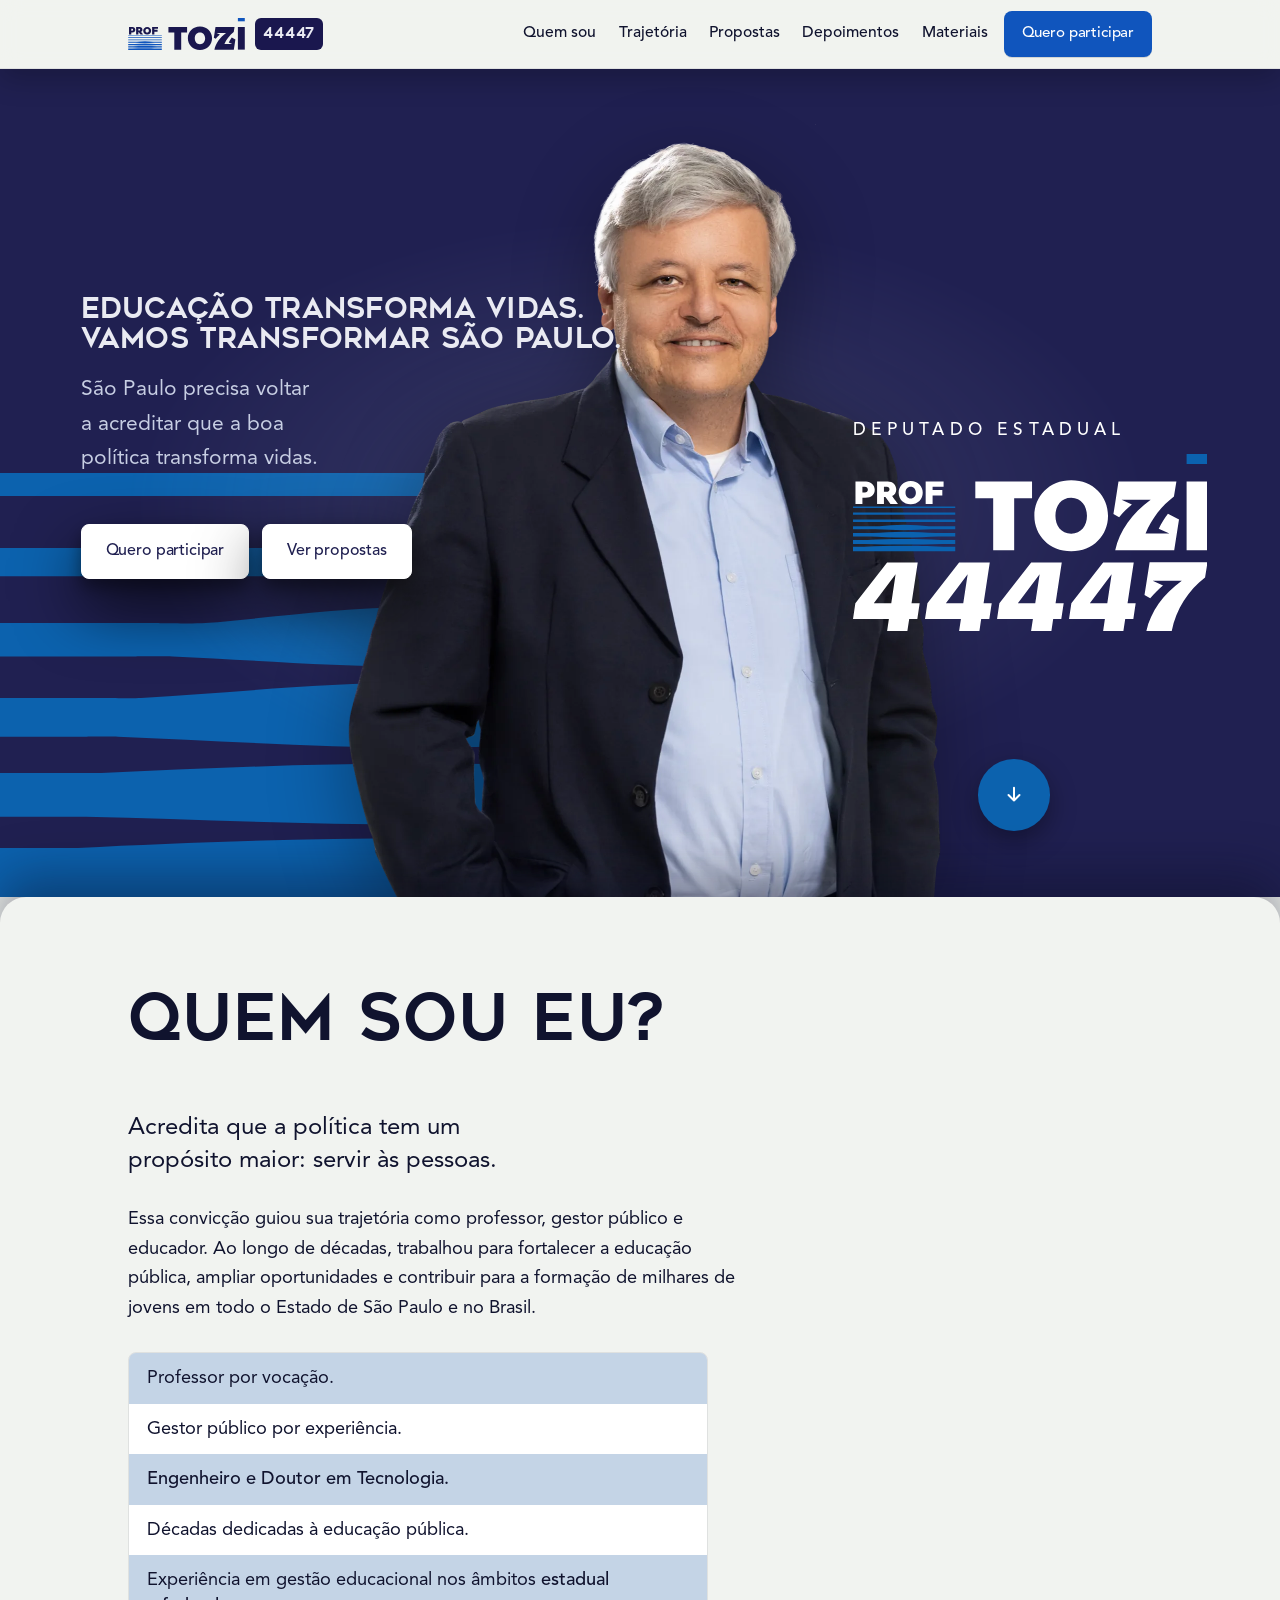
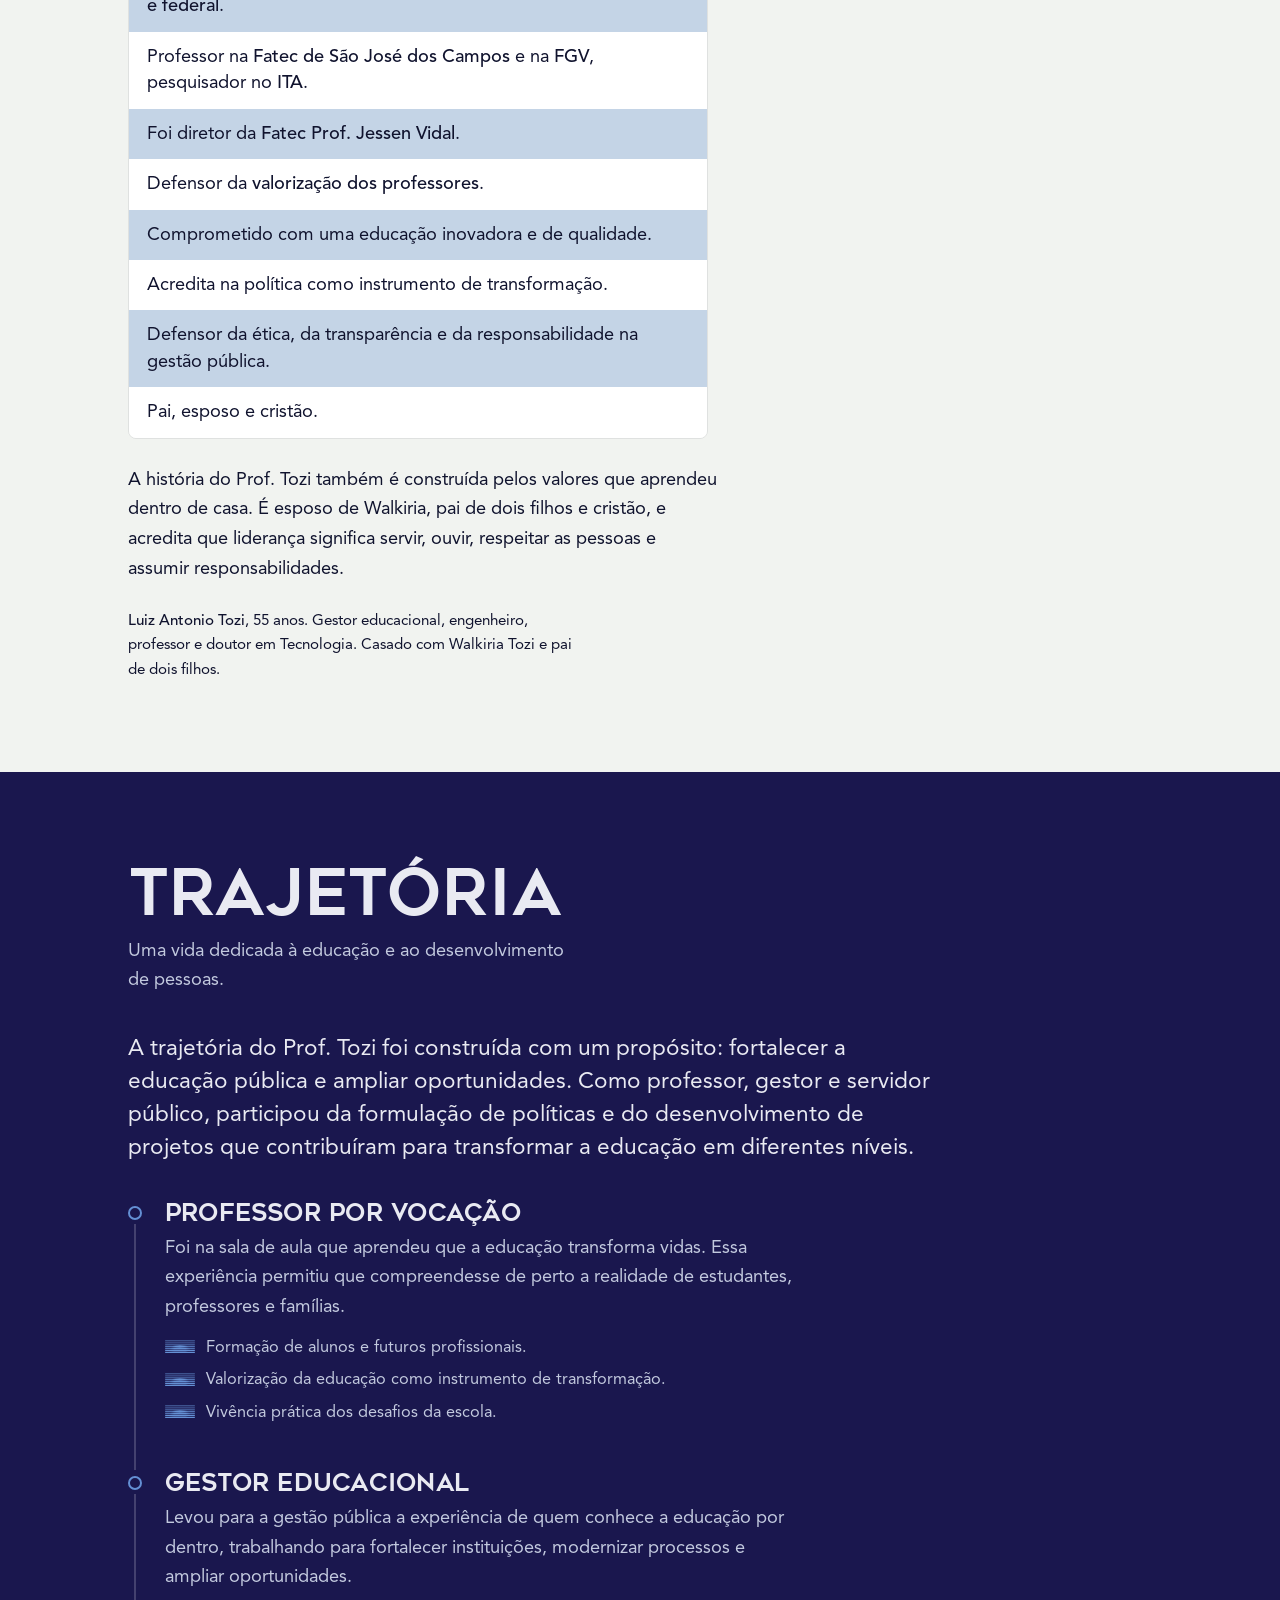
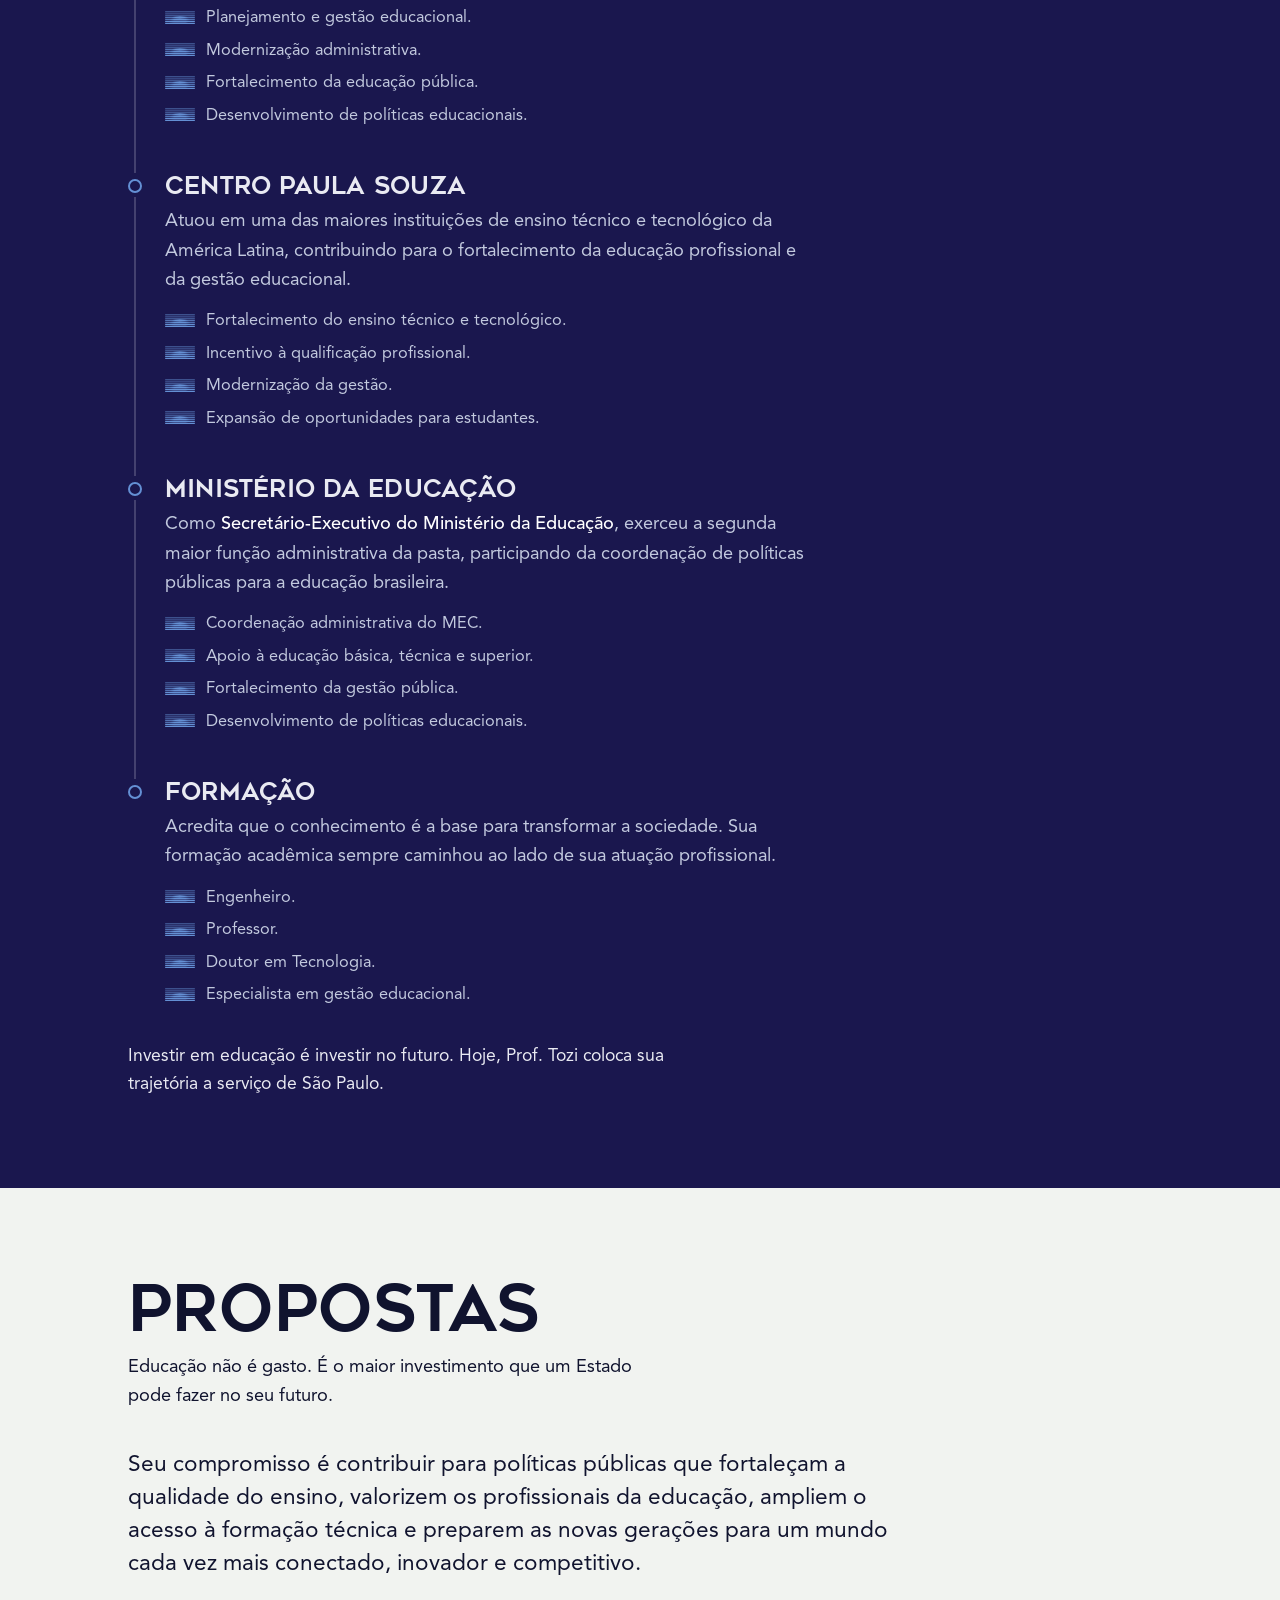
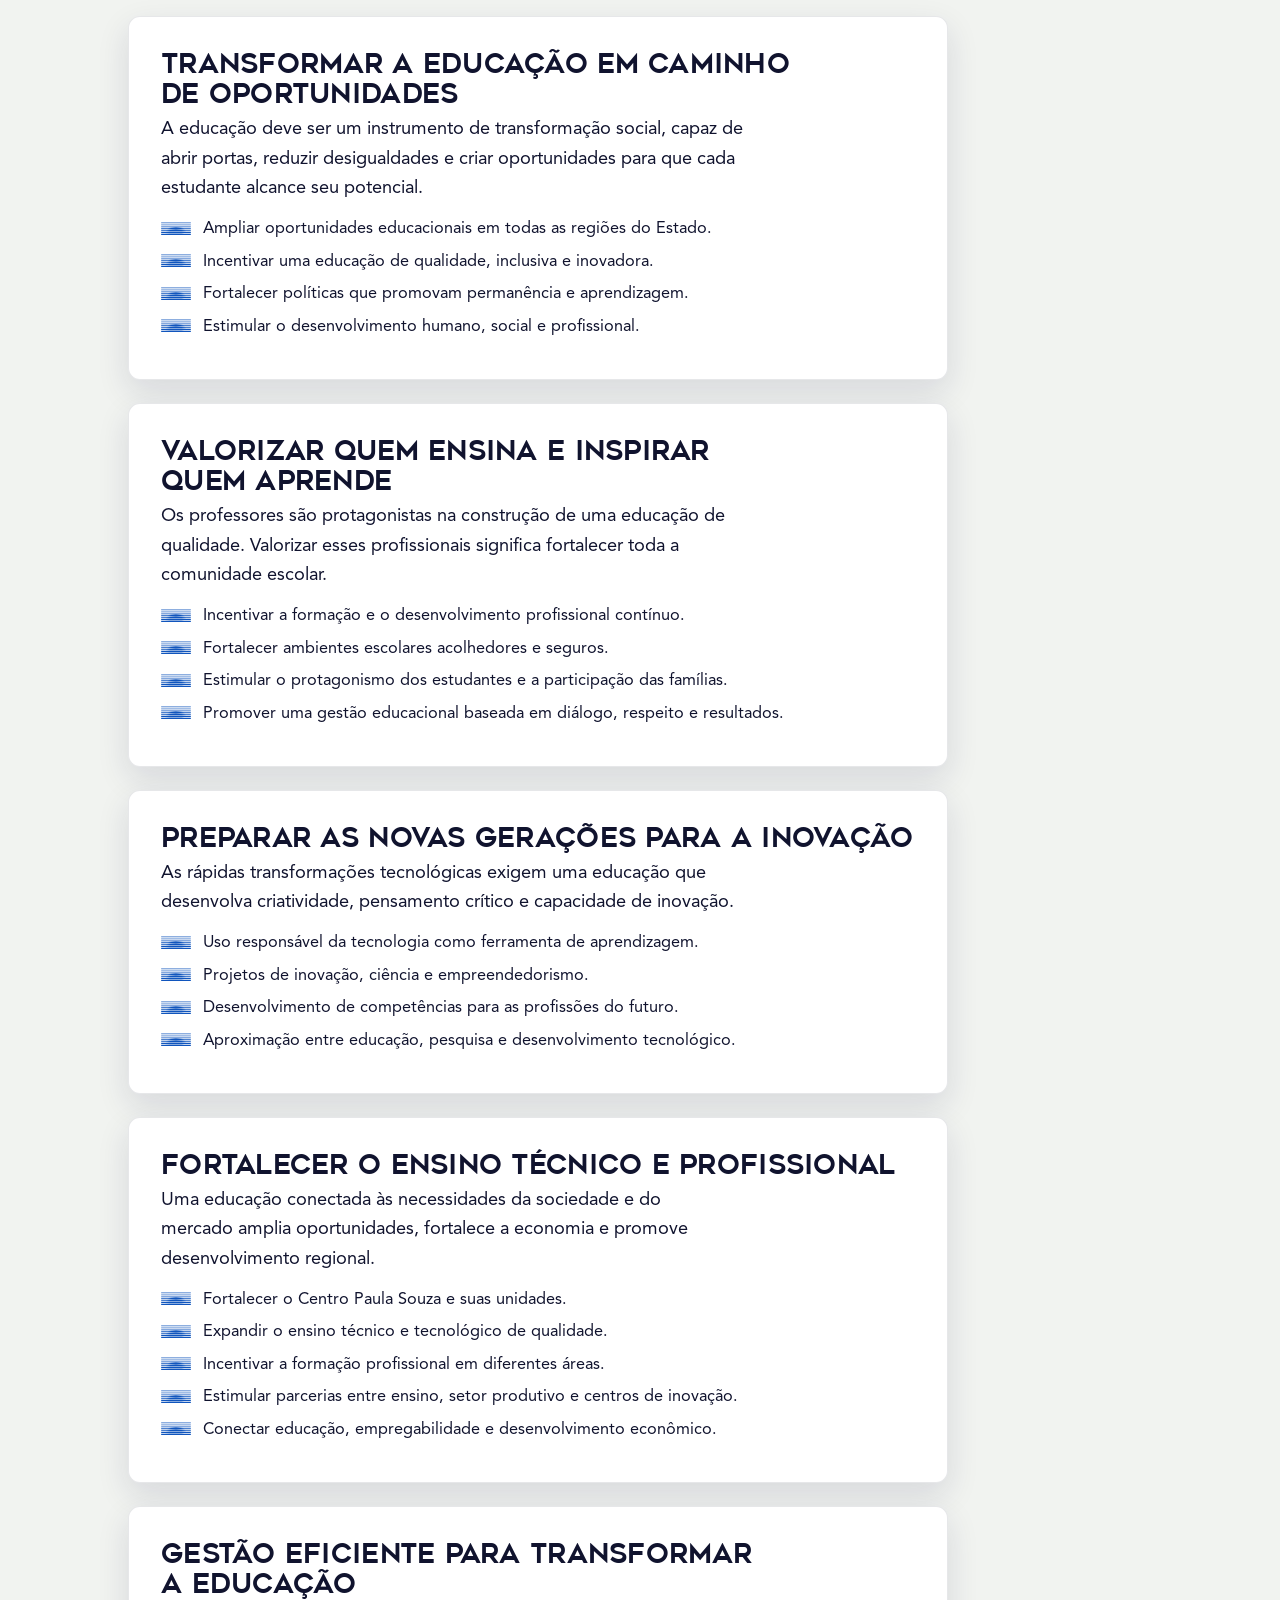
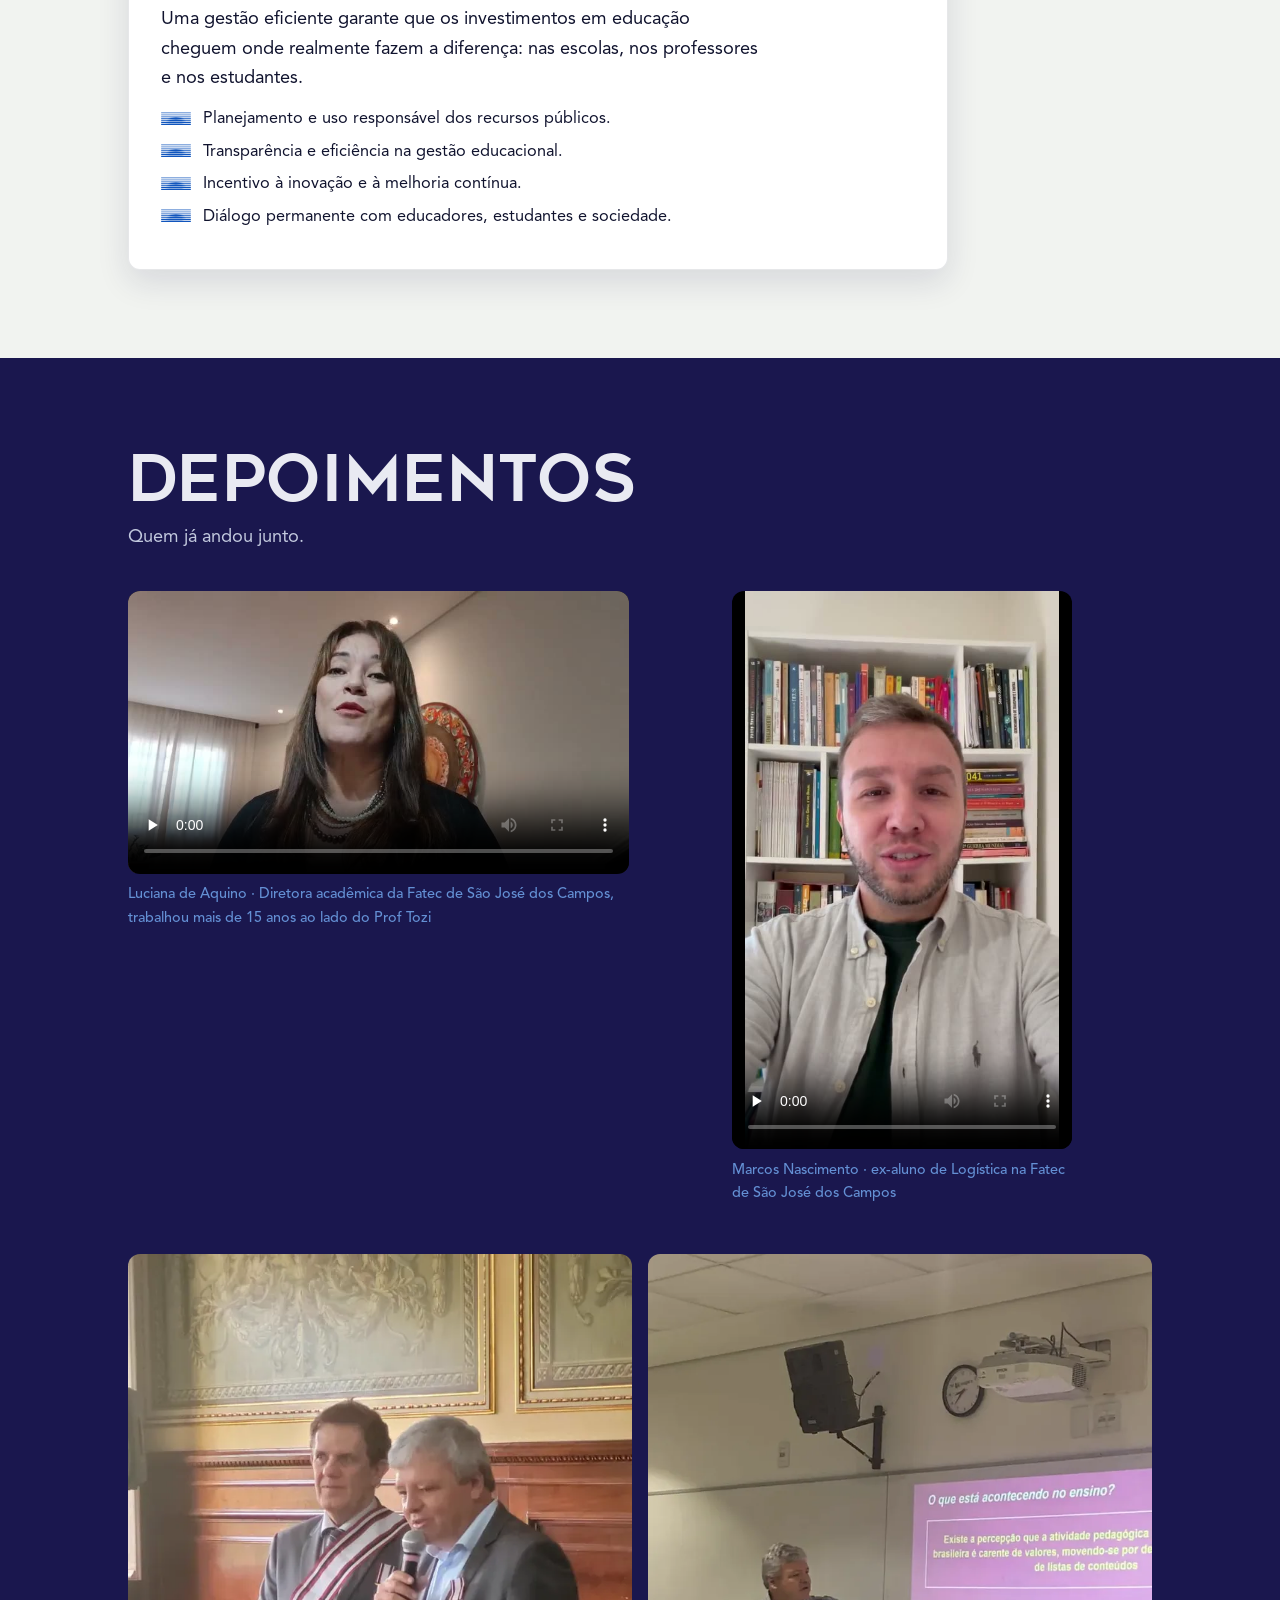
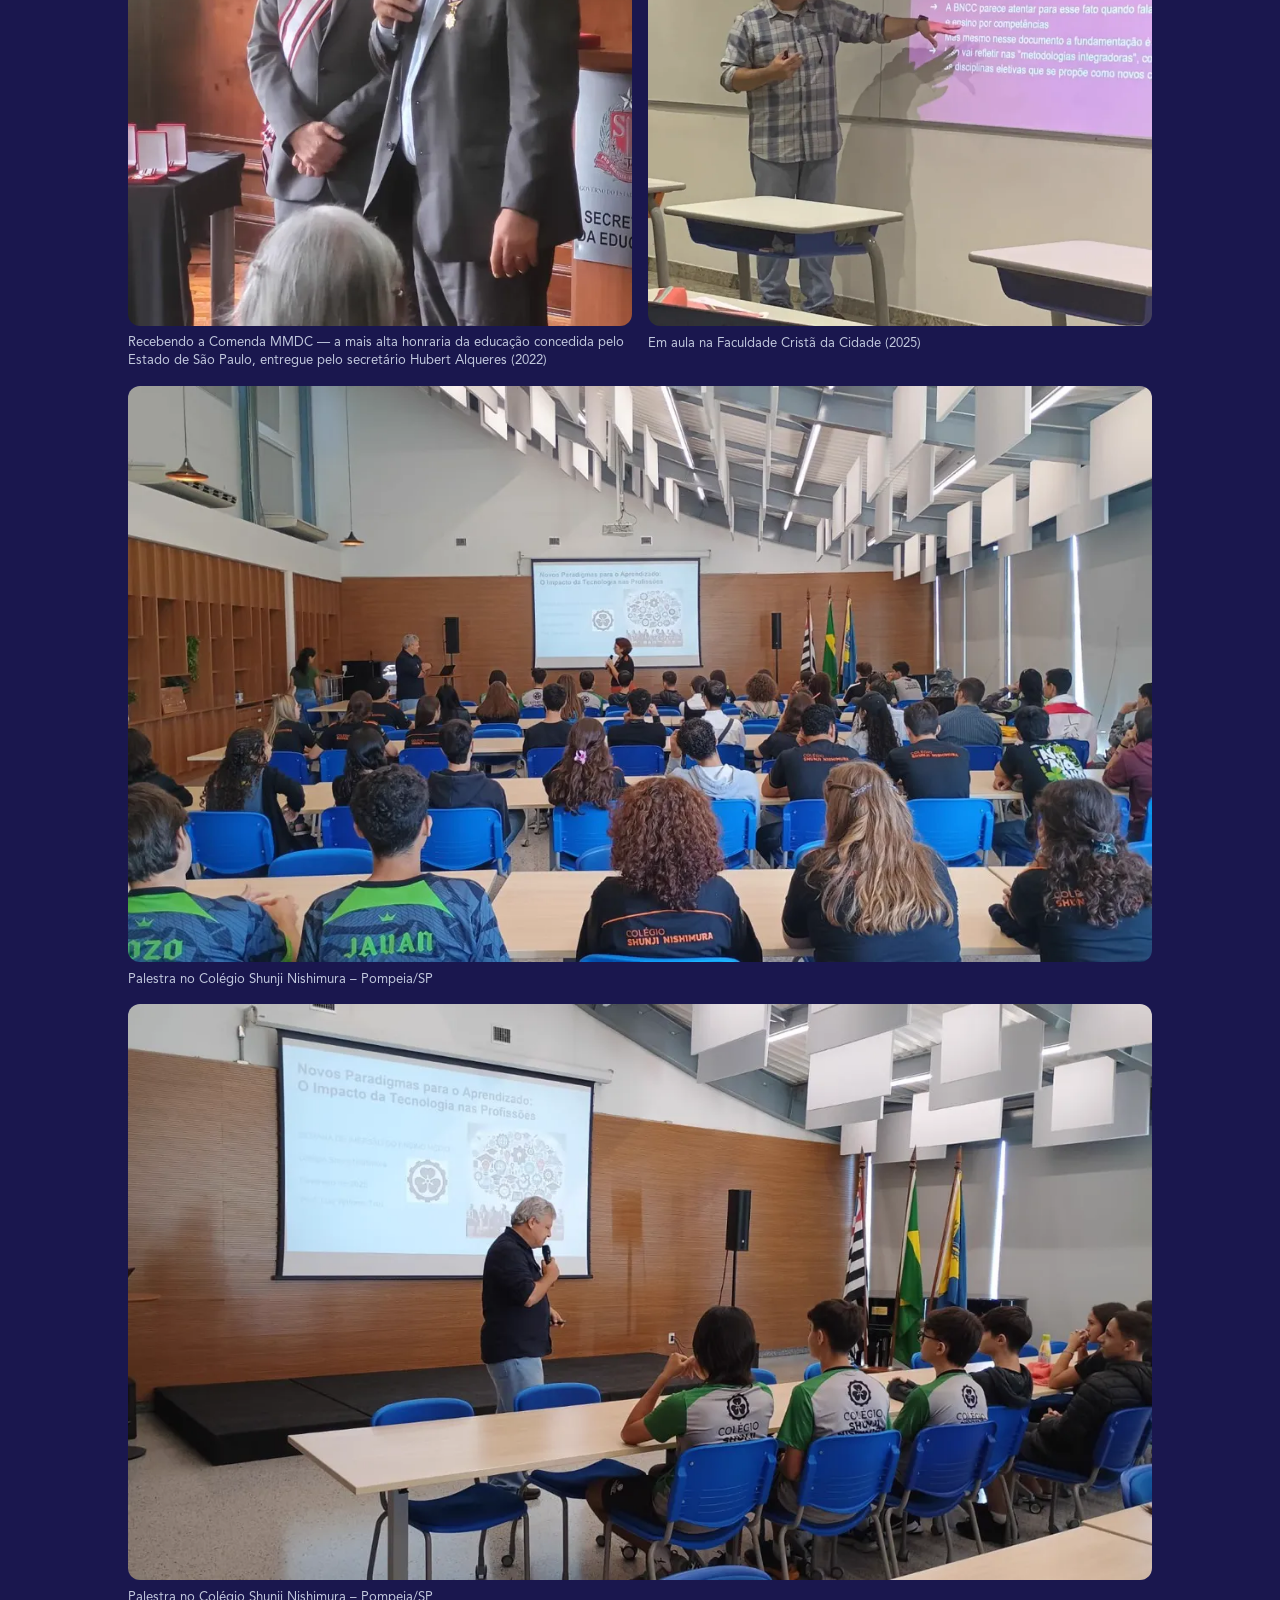
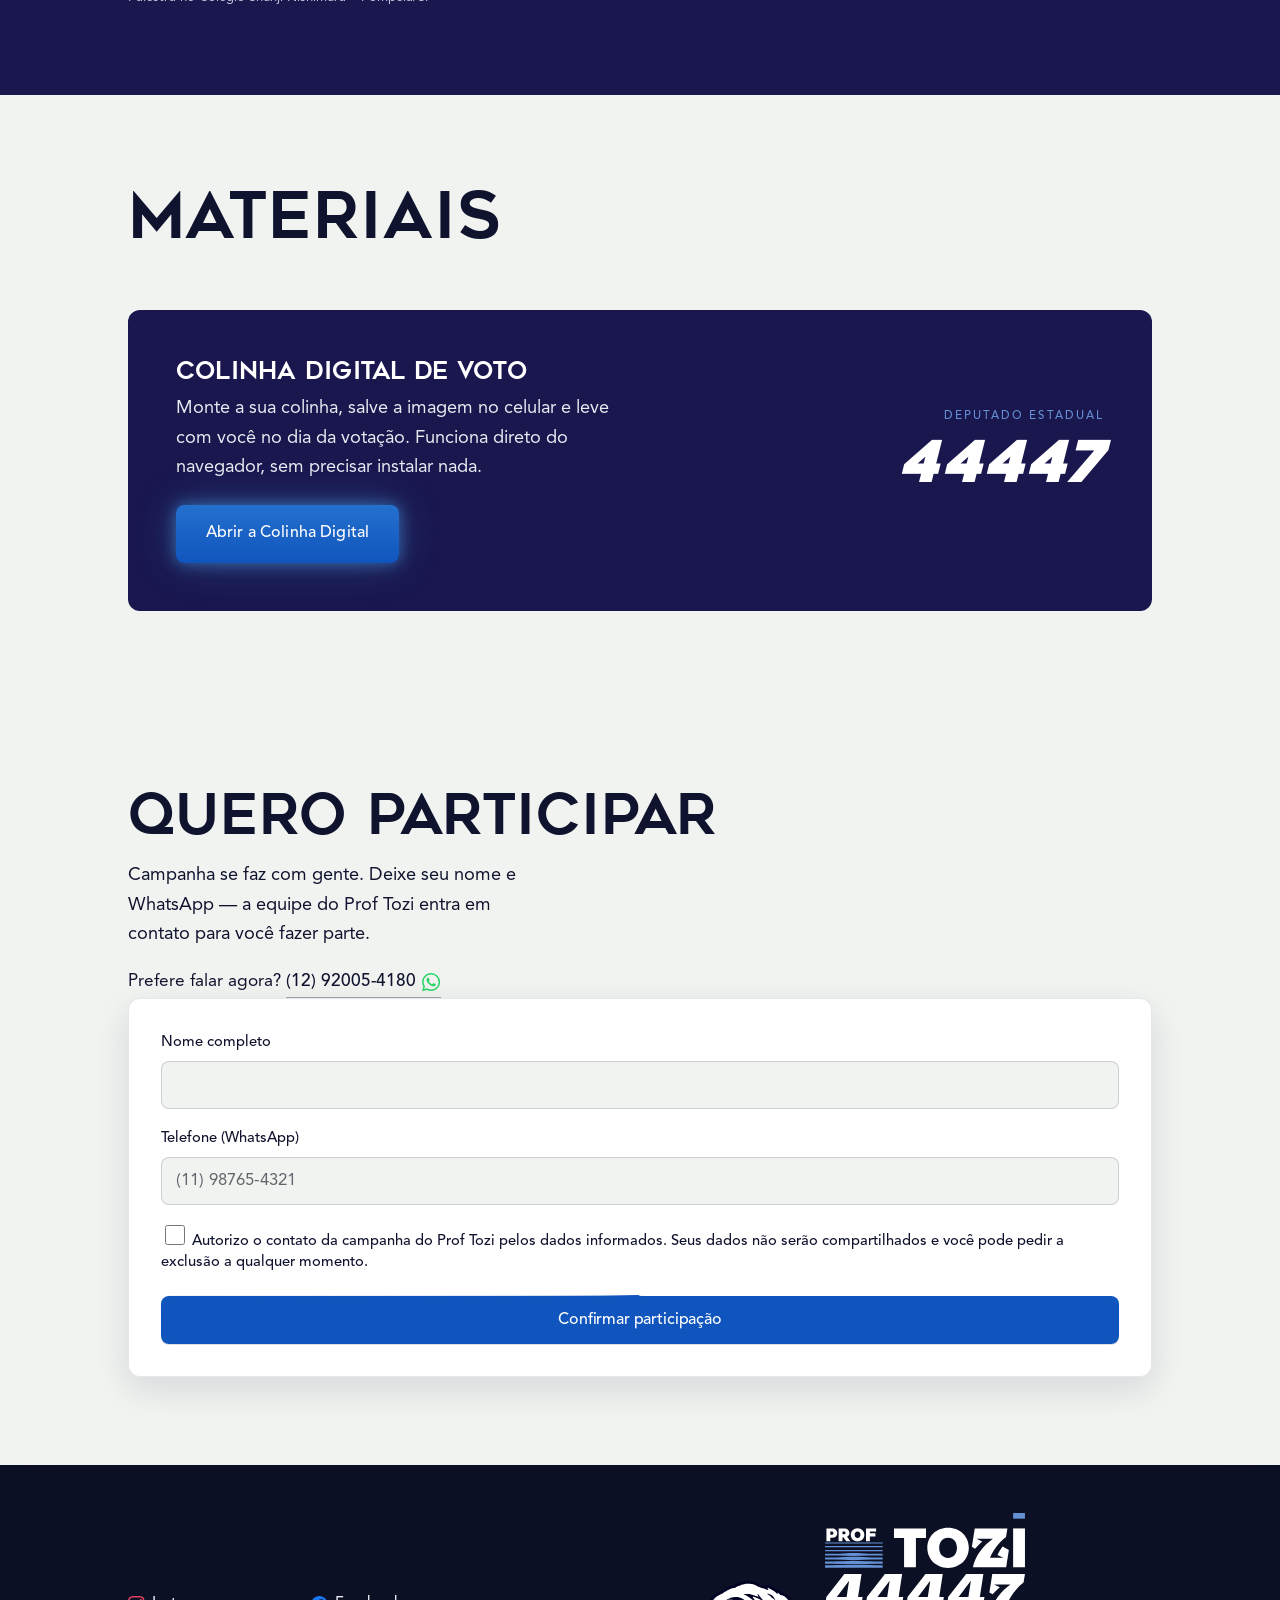
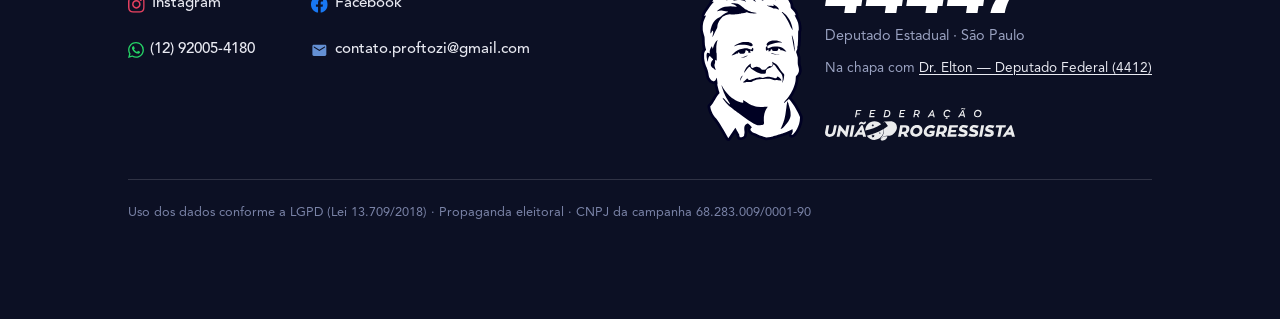
==== commit 67b2e8e9: "Otimizacao de carga: -32% na abertura, -42% na colinha, -1,3MB no deploy Medido antes e depois, com " ====
--- a/index.html
+++ b/index.html
@@ -42,9 +42,18 @@
   <!-- preload do LCP (foto do hero) — busca cedo, acelera a abertura -->
   <link rel="preload" as="image" href="public/assets/tozi.webp" type="image/webp" fetchpriority="high">
 
-  <!-- fontes oficiais do TOZI ID servidas localmente (Google Fonts saiu) -->
+  <!-- fontes oficiais do TOZI ID servidas localmente (Google Fonts saiu).
+       As QUATRO que a primeira dobra usa, não duas: avenir-500 (que cobre
+       500-800, o peso de 12 elementos visíveis de saída) e geometos-black
+       só eram descobertas depois de o CSS ser baixado e casar uma regra —
+       medido, começavam 255 ms atrás das outras duas e o texto trocava de
+       fonte na cara de quem já estava lendo. As outras duas do @font-face
+       (avenir-300 e a itálica) ficam de fora de propósito: nenhuma regra
+       acima da dobra as usa, e preload de fonte não usada é bloqueio puro. -->
   <link rel="preload" as="font" type="font/woff2" href="public/assets/fonts/geometos.woff2" crossorigin>
+  <link rel="preload" as="font" type="font/woff2" href="public/assets/fonts/geometos-black.woff2" crossorigin>
   <link rel="preload" as="font" type="font/woff2" href="public/assets/fonts/avenir-400.woff2" crossorigin>
+  <link rel="preload" as="font" type="font/woff2" href="public/assets/fonts/avenir-500.woff2" crossorigin>
   <link rel="stylesheet" href="css/style.css?v=73">
 </head>
 <body>
@@ -400,10 +409,16 @@
           <p class="section-kicker">Quem já andou junto.</p>
         </div>
 
+        <!-- data-poster, nao poster: `preload="none"` segura o VIDEO, mas o
+             navegador busca o poster na hora, e sao 79 KB gastos na primeira
+             dobra por duas imagens que so aparecem depois de sete seções de
+             rolagem. O main.js promove data-poster -> poster quando a seção
+             se aproxima. Sem JS o vídeo abre no primeiro quadro, que é o
+             comportamento nativo — nada quebra. -->
         <div class="video-deps">
           <figure class="vdep">
             <video controls preload="none" playsinline
-                   poster="public/assets/videos/poster-1.jpg"
+                   data-poster="public/assets/videos/poster-1.jpg"
                    width="848" height="478">
               <source src="public/assets/videos/depoimento-1.mp4" type="video/mp4">
               Seu navegador não reproduz este vídeo.
@@ -412,7 +427,7 @@
           </figure>
           <figure class="vdep vdep-vertical">
             <video controls preload="none" playsinline
-                   poster="public/assets/videos/poster-2.jpg"
+                   data-poster="public/assets/videos/poster-2.jpg"
                    width="576" height="1024">
               <source src="public/assets/videos/depoimento-2.mp4" type="video/mp4">
               Seu navegador não reproduz este vídeo.
@@ -422,6 +437,12 @@
         </div>
 
         <div class="gallery" aria-label="Galeria de fotos">
+          <!-- srcset nas tres maiores: a versao de 1200px servia 100 KB para
+               um celular de 335 CSS px, que precisa de 670. O `sizes` descreve a
+               largura REAL do tile (calc, com as calhas descontadas): com
+               100vw o browser pedia 750px, nao achava candidato e voltava
+               para o grande — srcset sem sizes honesto nao economiza nada. A de 675px
+               (condecoracao) ja esta no tamanho certo e fica como estava. -->
           <figure class="g-tile g-portrait">
             <picture>
               <source srcset="public/assets/galeria/condecoracao.webp?v=2" type="image/webp">
@@ -431,21 +452,21 @@
           </figure>
           <figure class="g-tile g-portrait">
             <picture>
-              <source srcset="public/assets/galeria/aula.webp" type="image/webp">
+              <source srcset="public/assets/galeria/aula-800.webp 800w, public/assets/galeria/aula.webp 900w" sizes="(min-width: 700px) 504px, calc(100vw - 40px)" type="image/webp">
               <img src="public/assets/galeria/aula.jpg" alt="Prof Tozi ministrando aula na Faculdade Cristã da Cidade" width="900" height="1200" loading="lazy" decoding="async">
             </picture>
             <figcaption>Em aula na Faculdade Cristã da Cidade (2025)</figcaption>
           </figure>
           <figure class="g-tile g-wide">
             <picture>
-              <source srcset="public/assets/galeria/auditorio.webp" type="image/webp">
+              <source srcset="public/assets/galeria/auditorio-800.webp 800w, public/assets/galeria/auditorio.webp 1200w" sizes="(min-width: 700px) 1024px, calc(100vw - 40px)" type="image/webp">
               <img src="public/assets/galeria/auditorio.jpg" alt="Prof Tozi em palestra no Colégio Shunji Nishimura, em Pompeia/SP" width="1200" height="675" loading="lazy" decoding="async">
             </picture>
             <figcaption>Palestra no Colégio Shunji Nishimura – Pompeia/SP</figcaption>
           </figure>
           <figure class="g-tile g-wide">
             <picture>
-              <source srcset="public/assets/galeria/estudantes.webp" type="image/webp">
+              <source srcset="public/assets/galeria/estudantes-800.webp 800w, public/assets/galeria/estudantes.webp 1200w" sizes="(min-width: 700px) 1024px, calc(100vw - 40px)" type="image/webp">
               <img src="public/assets/galeria/estudantes.jpg" alt="Prof Tozi com estudantes no Colégio Shunji Nishimura, em Pompeia/SP" width="1200" height="675" loading="lazy" decoding="async">
             </picture>
             <figcaption>Palestra no Colégio Shunji Nishimura – Pompeia/SP</figcaption>
@@ -597,6 +618,6 @@
     </a>
   </div>
 
-  <script src="js/main.js?v=13" defer></script>
+  <script src="js/main.js?v=16" defer></script>
 </body>
 </html>
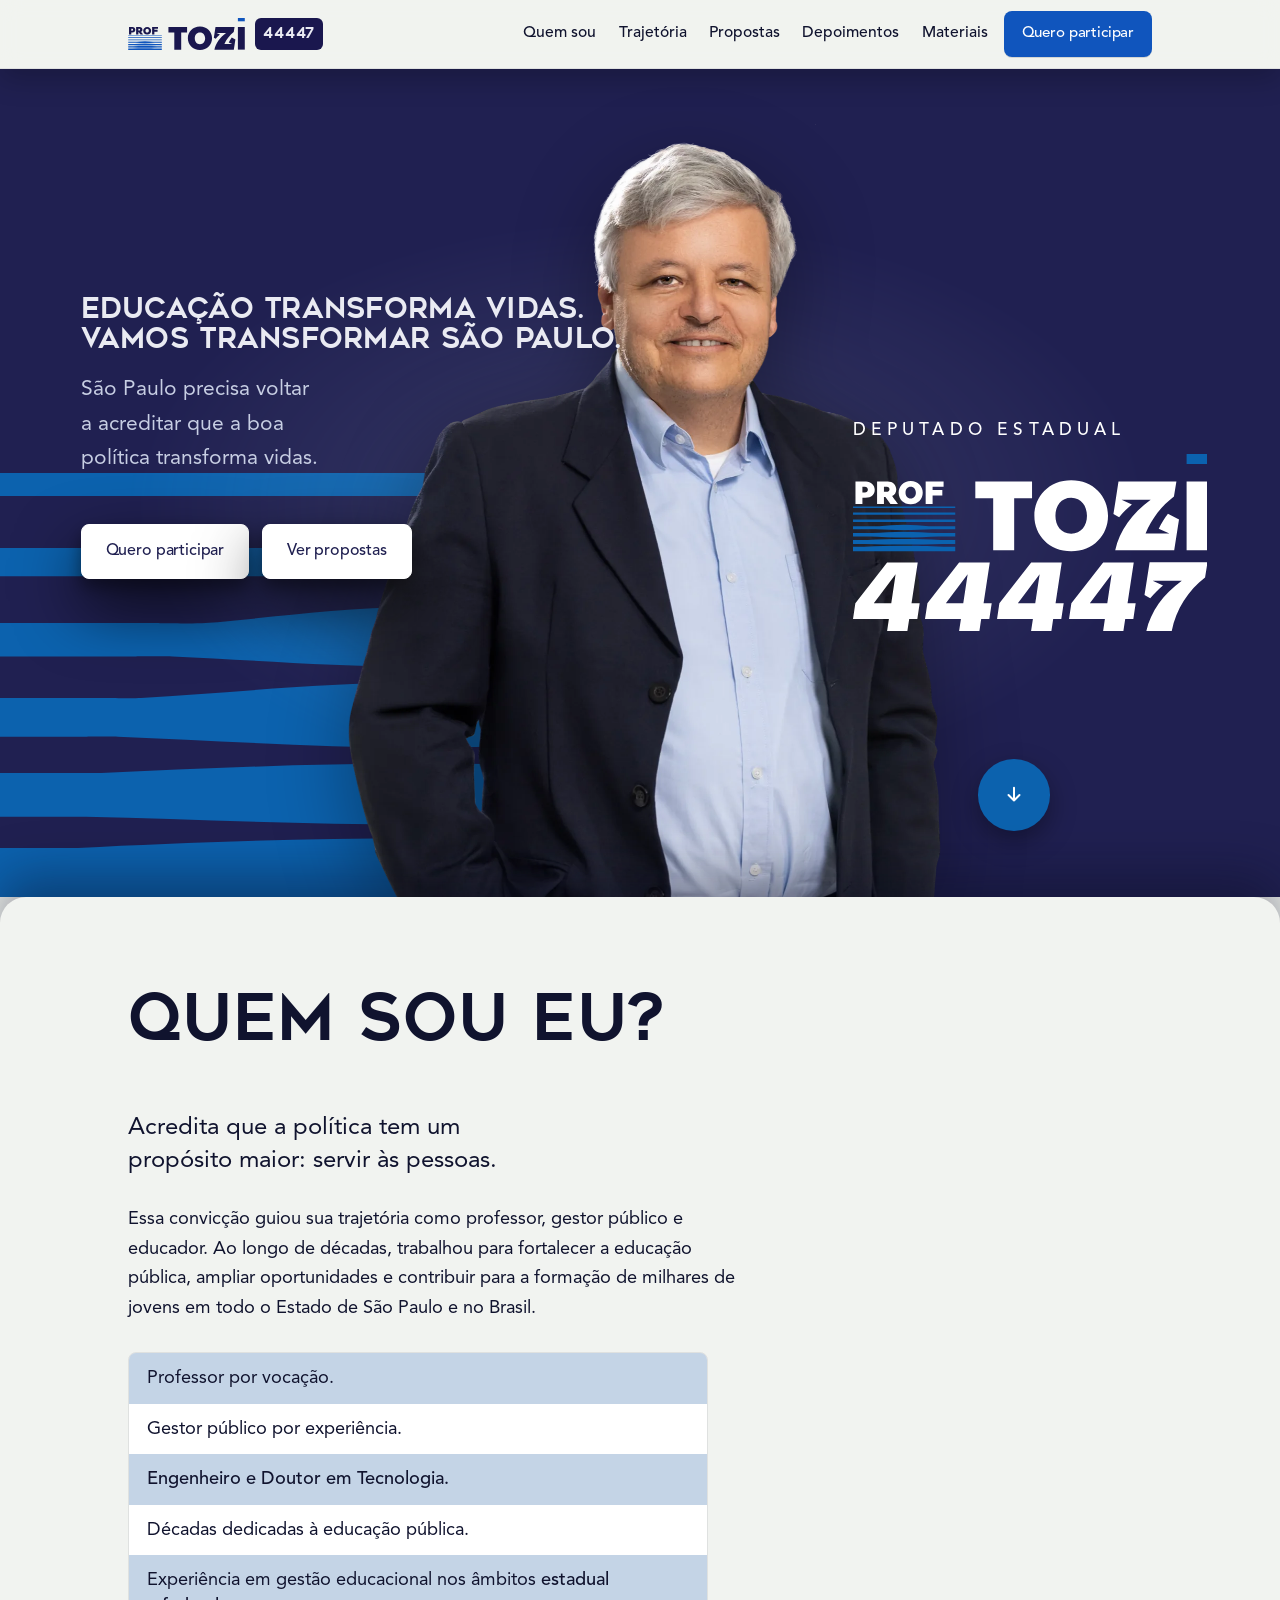
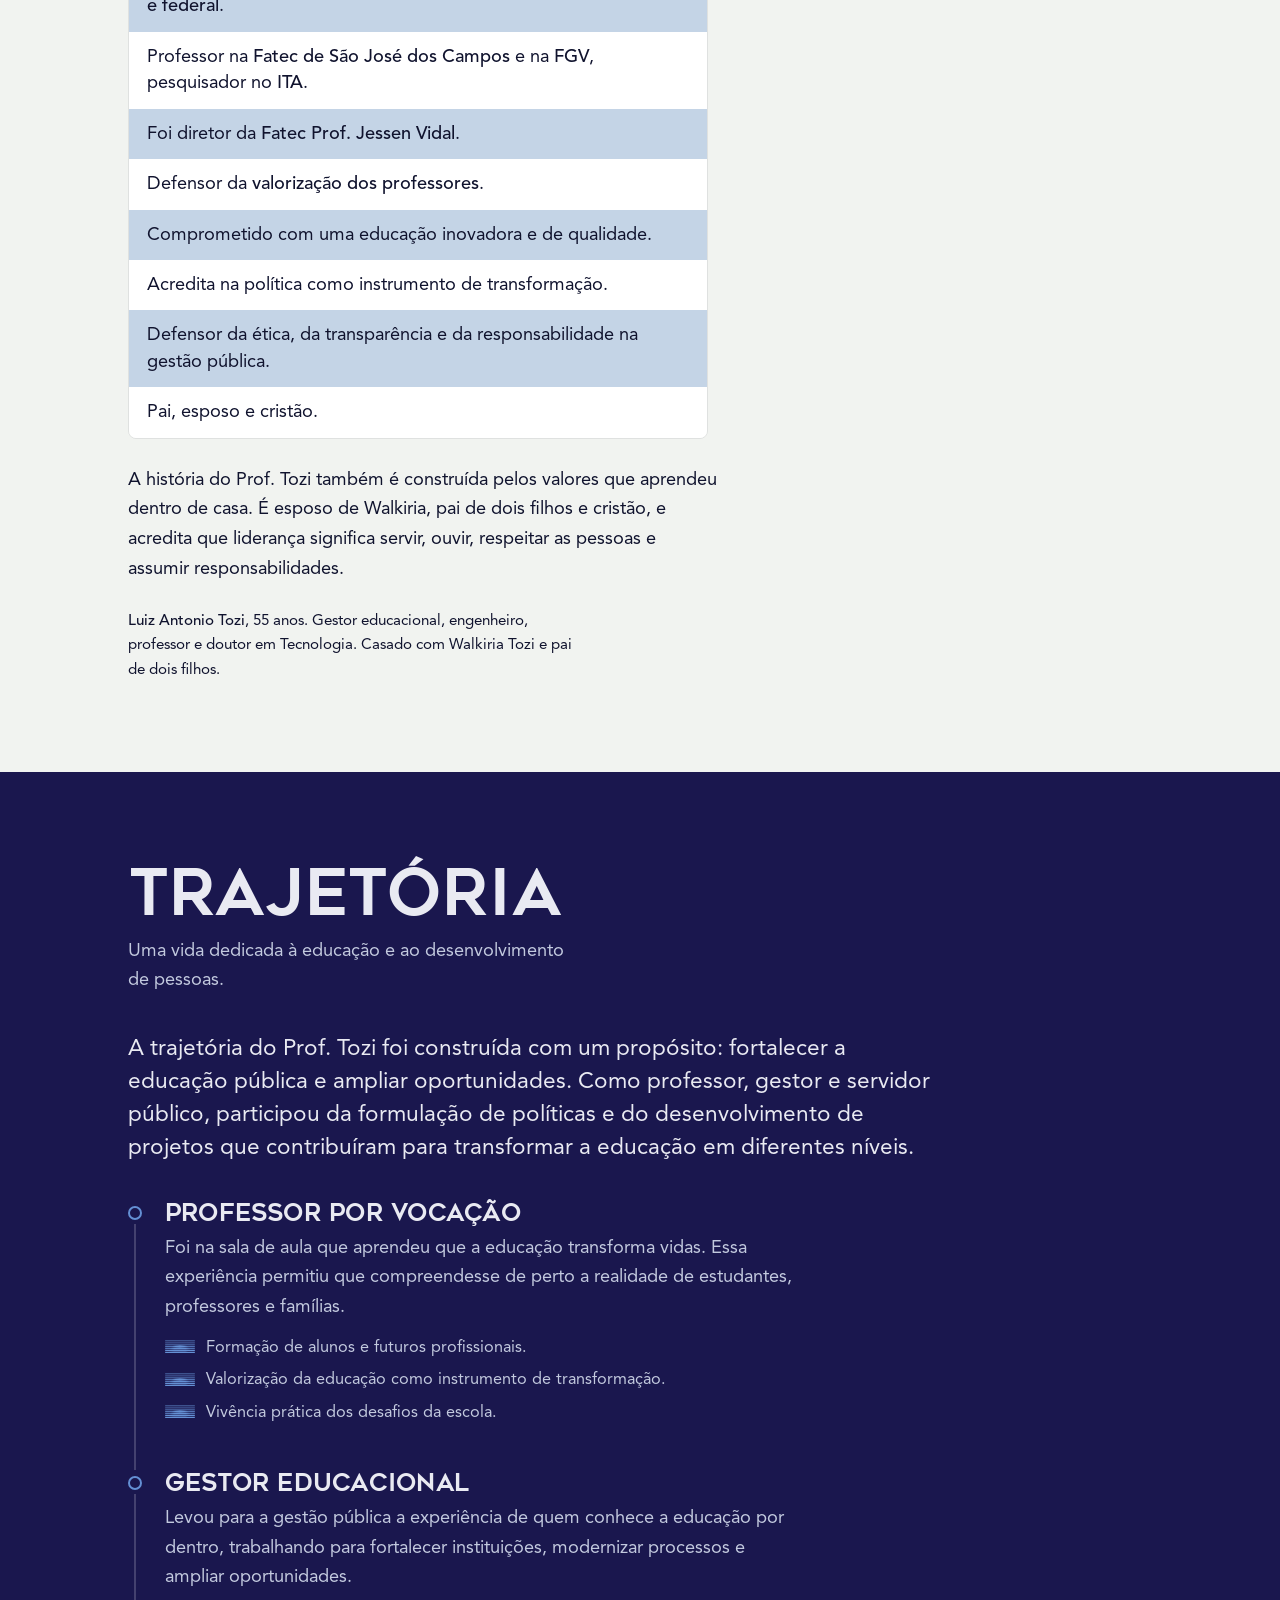
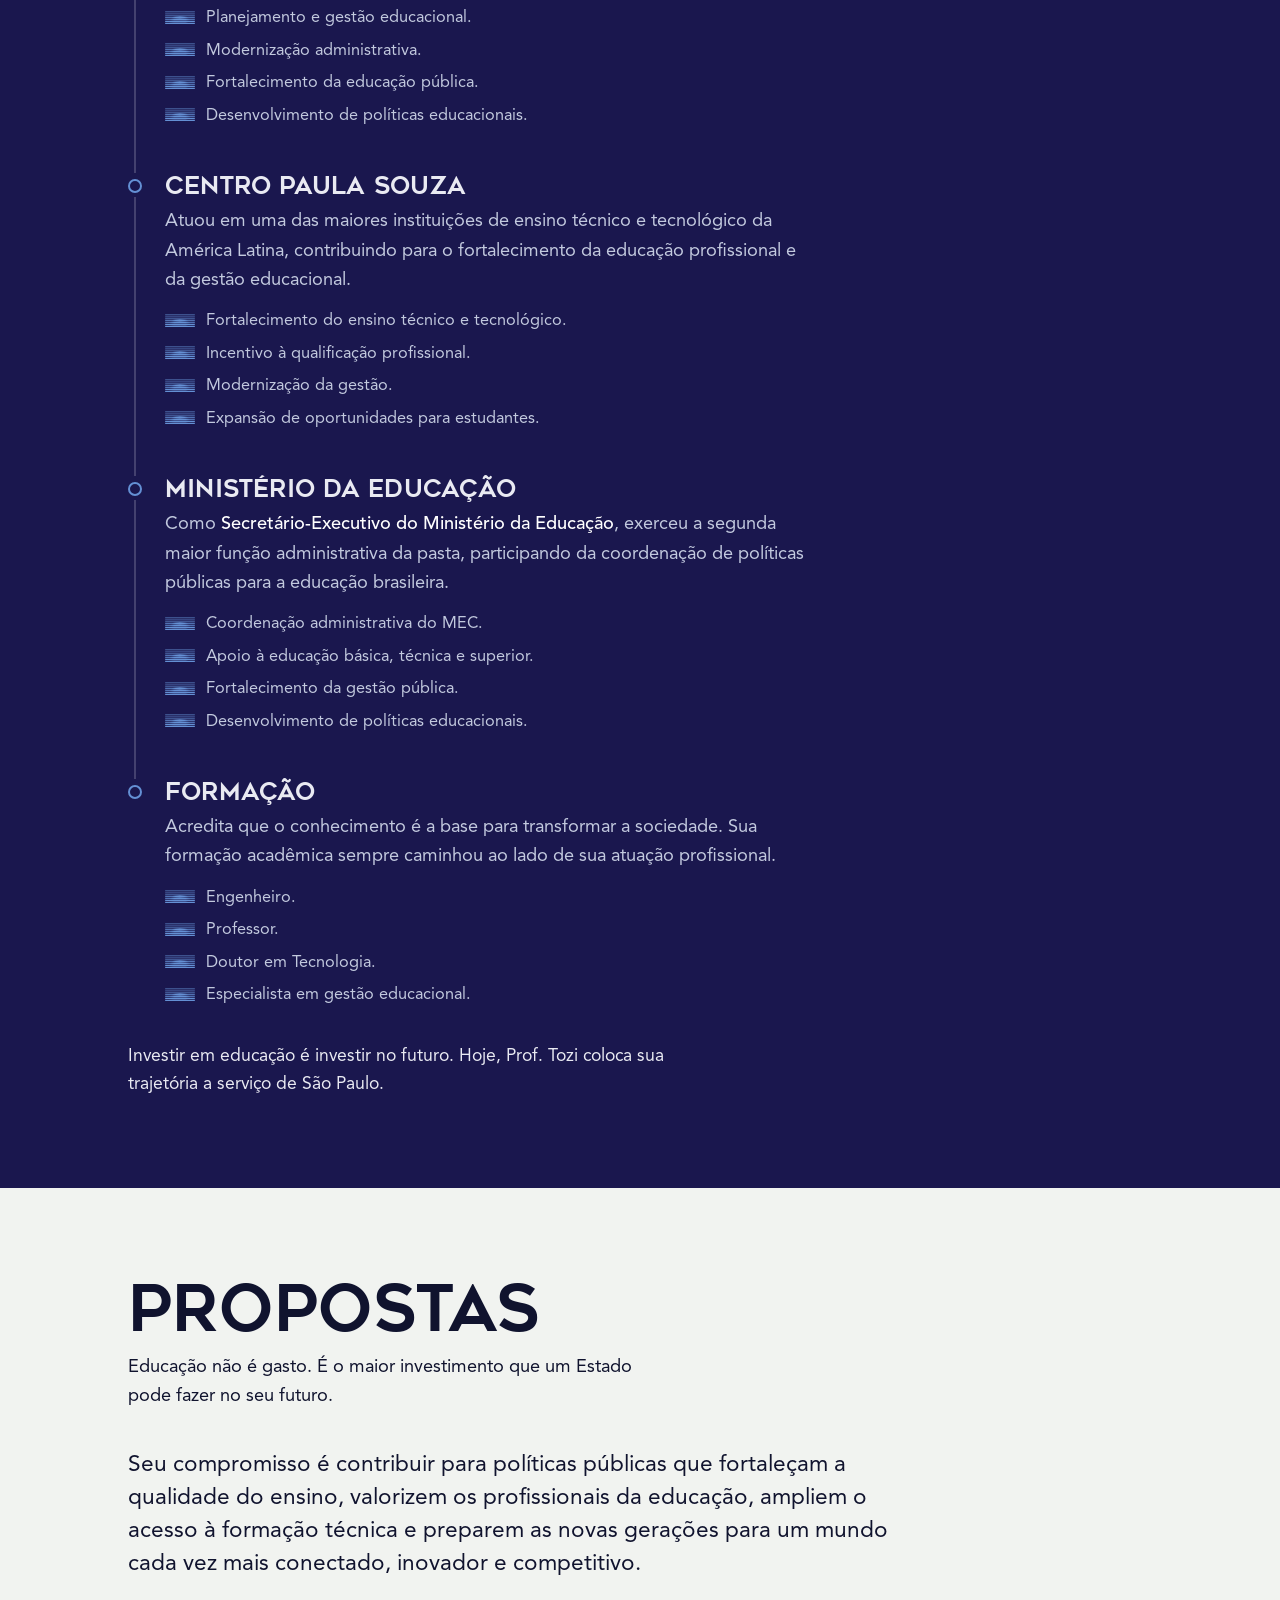
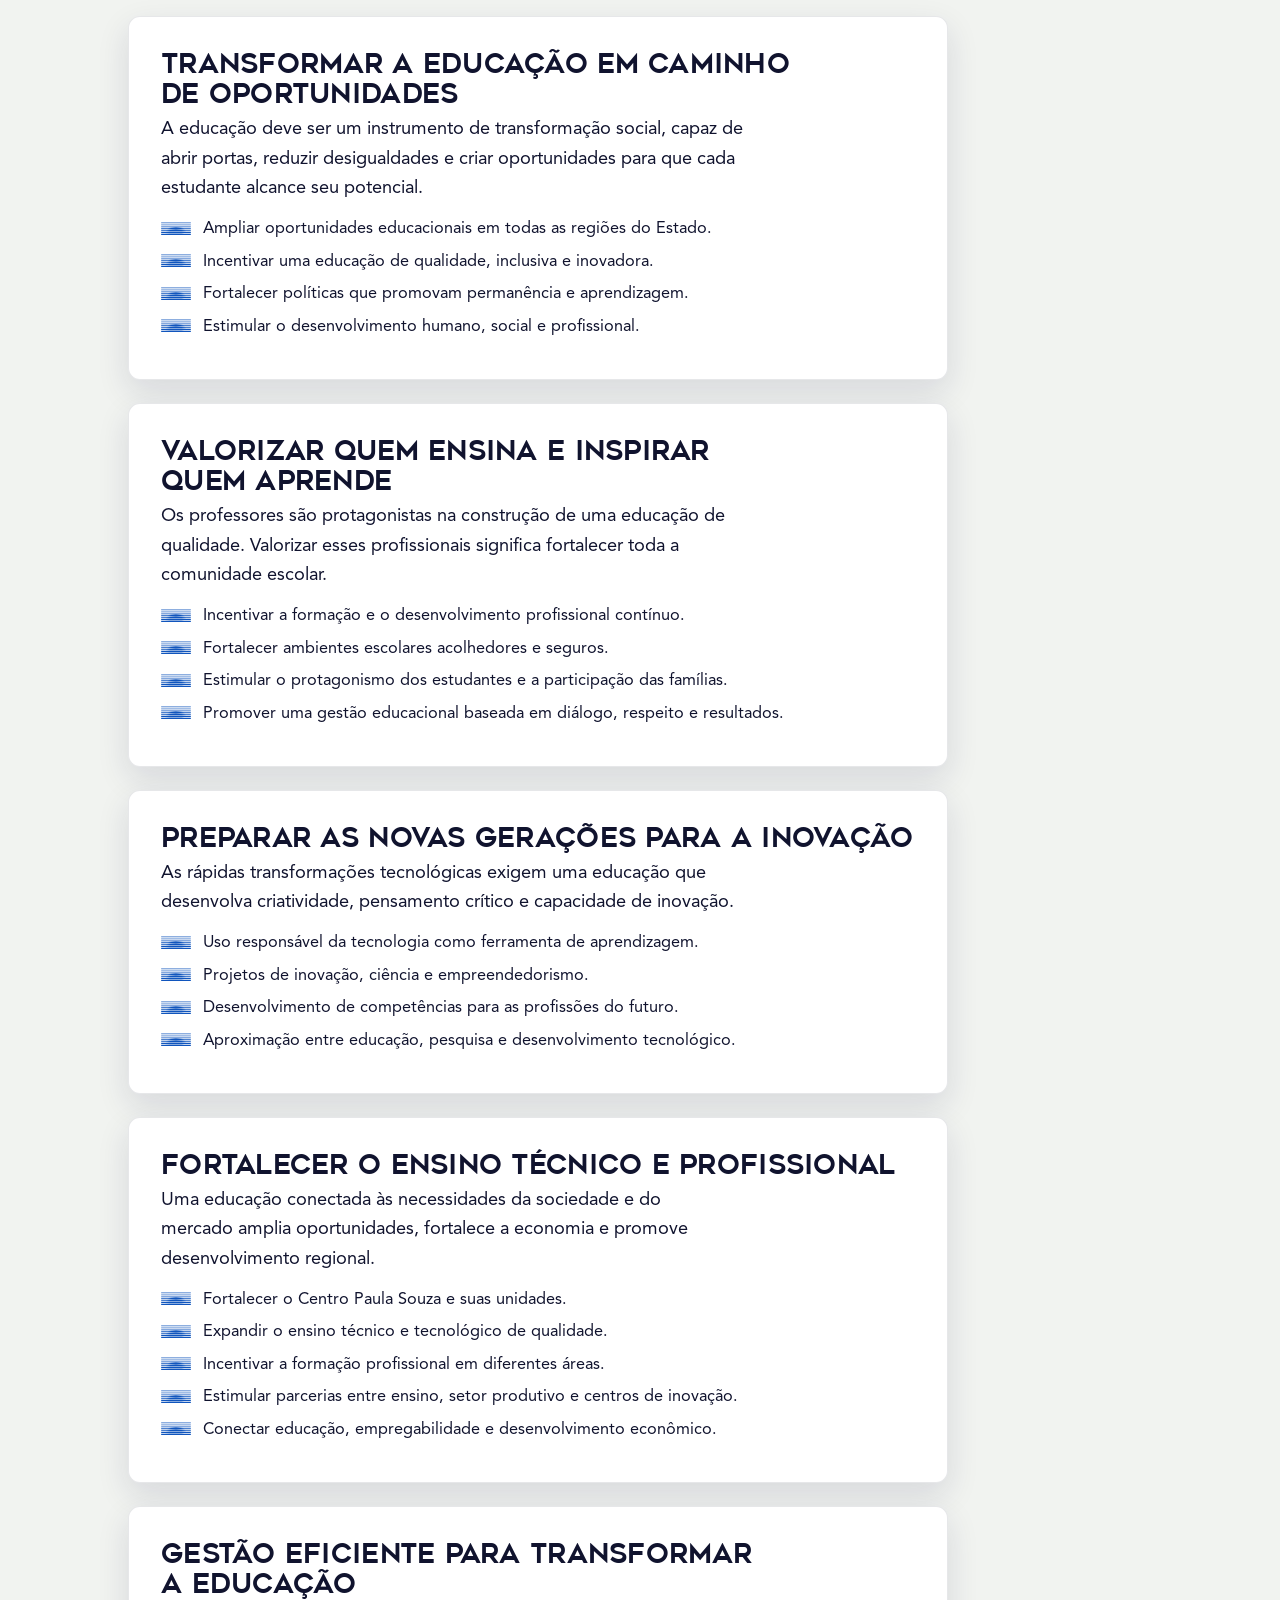
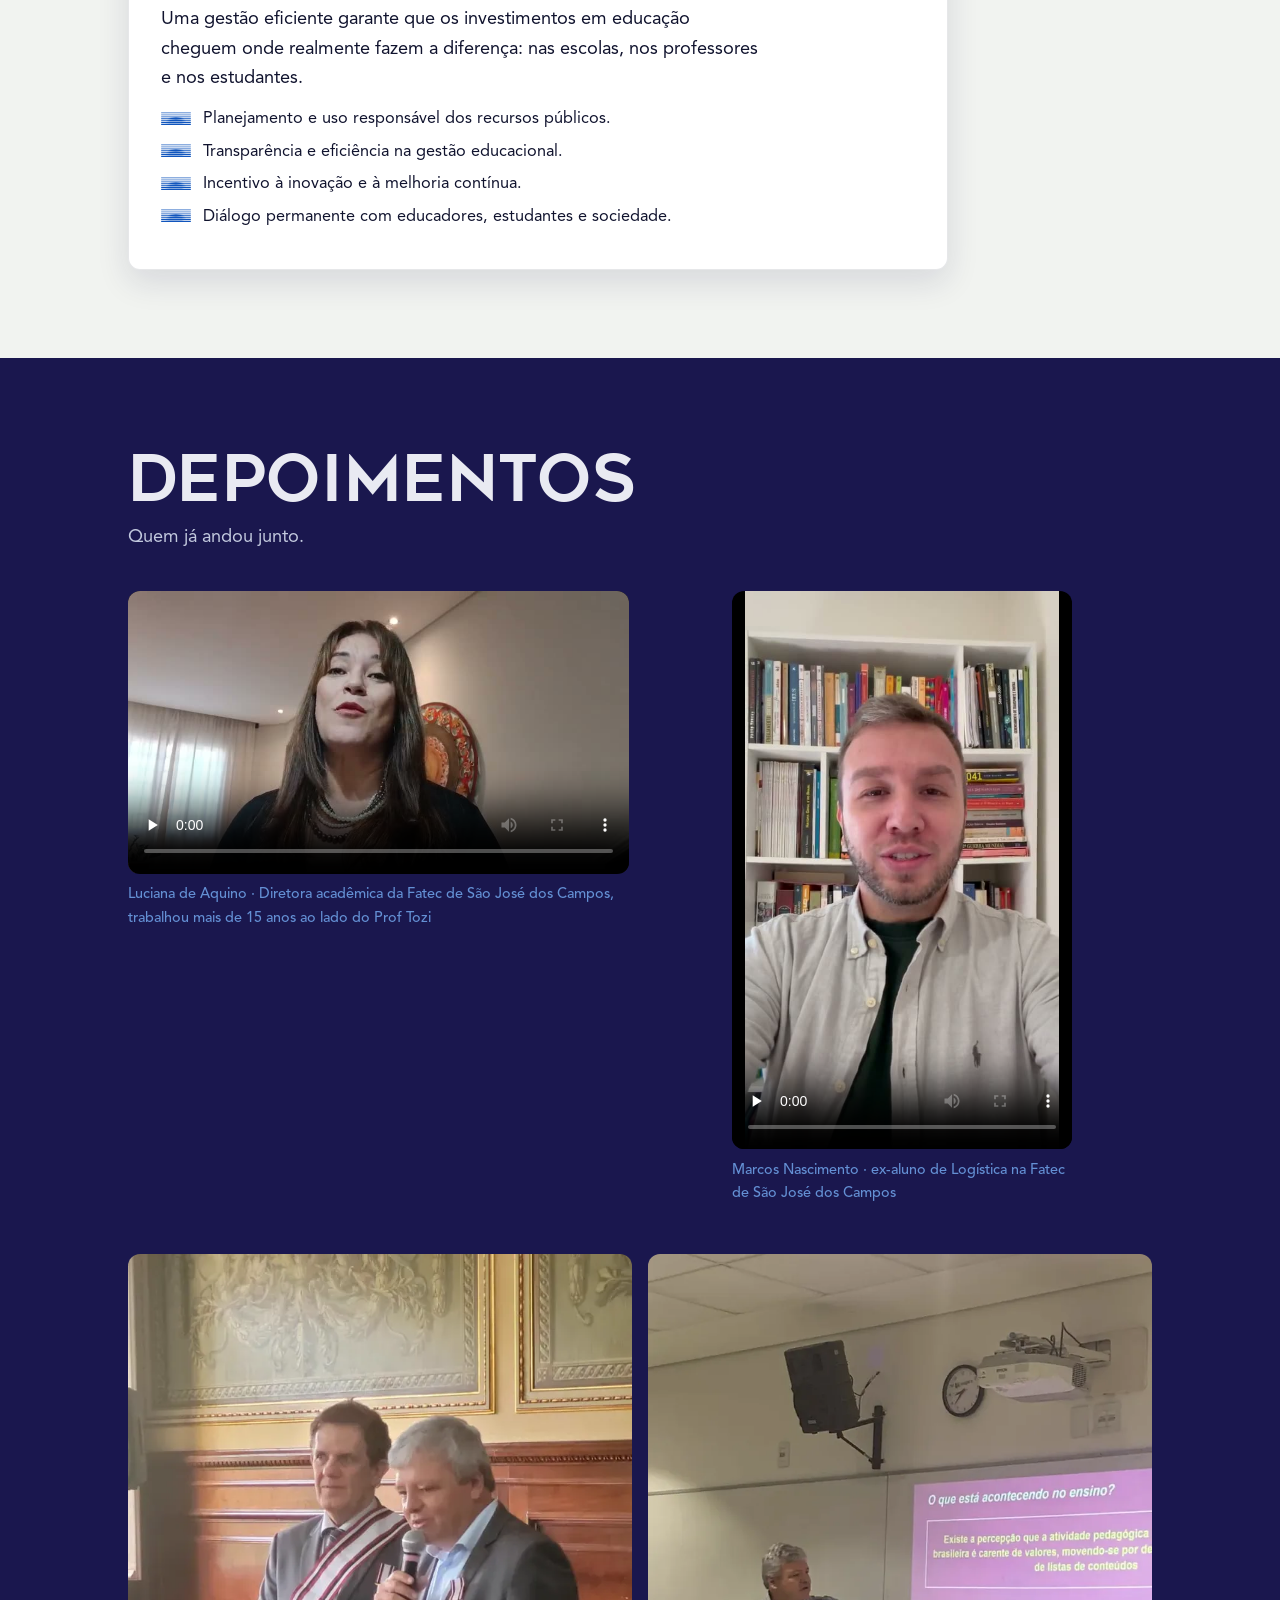
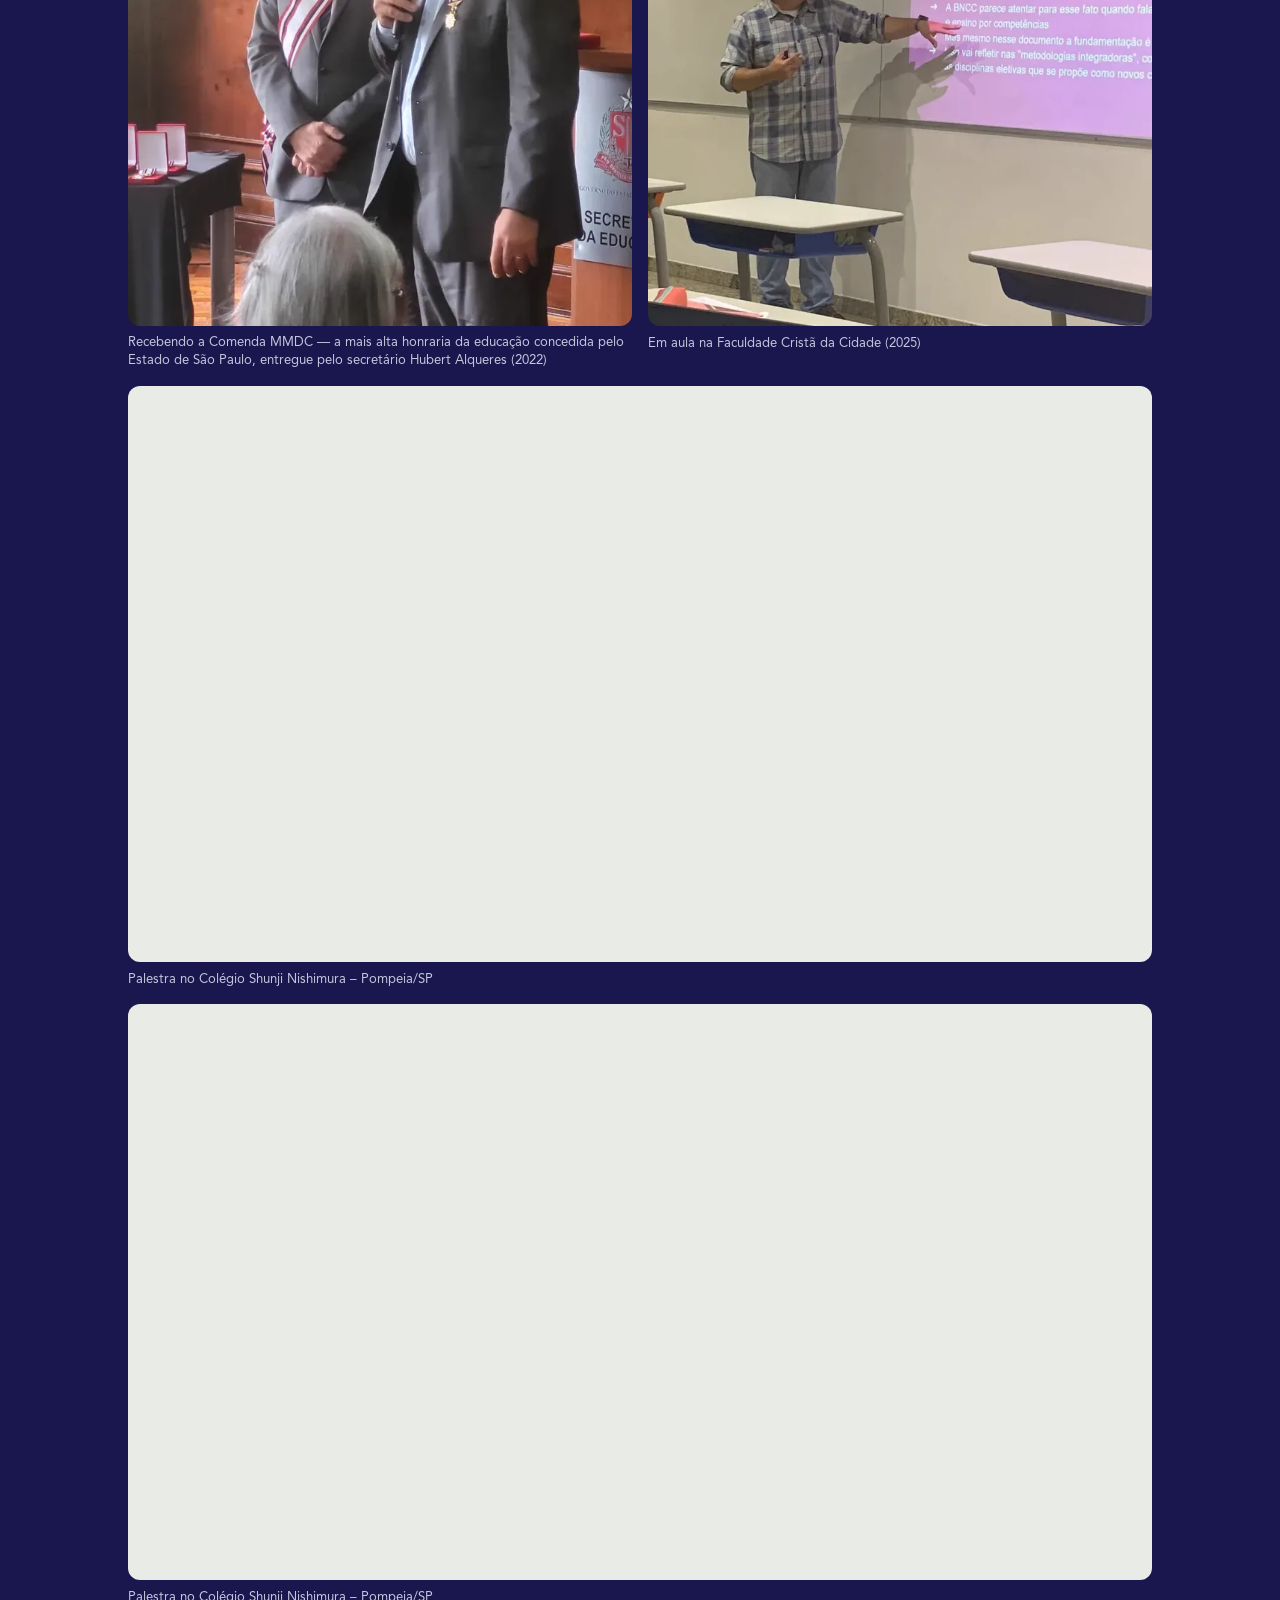
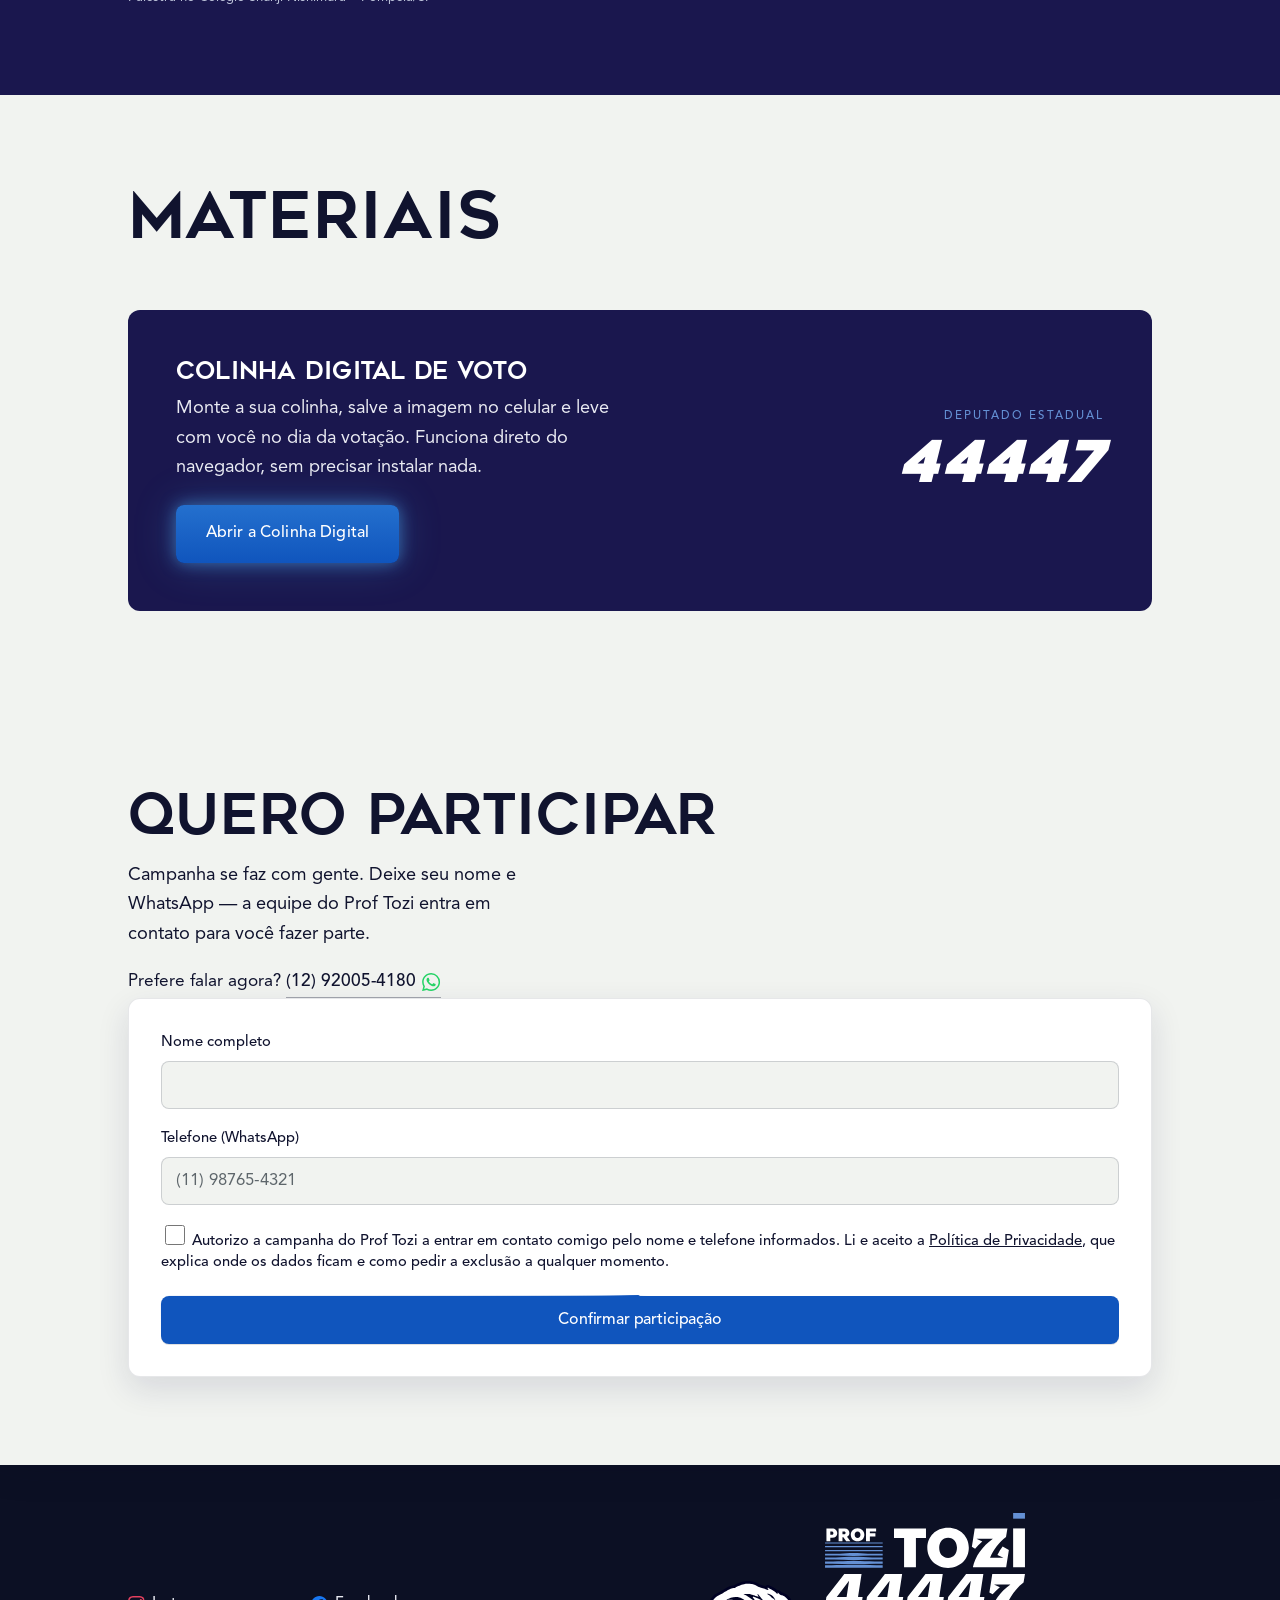
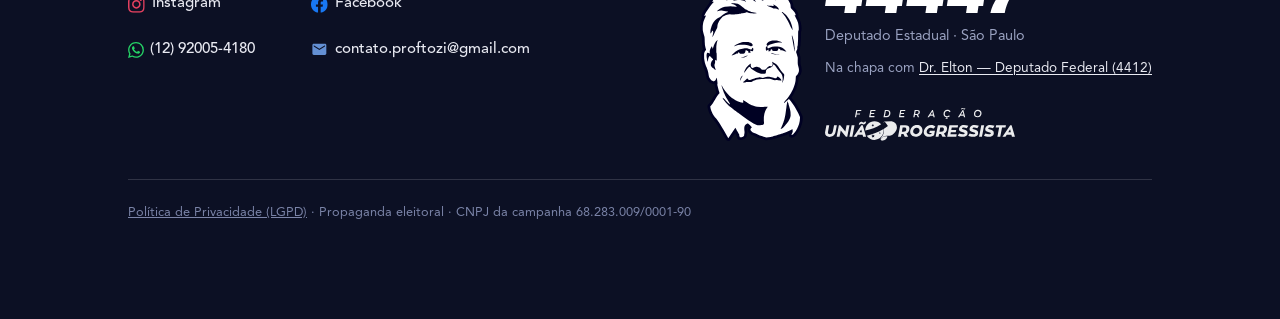
==== commit afb1095b: "Publica a Politica de Privacidade e corrige o consentimento do formulario O texto que o eleitor marc" ====
--- a/index.html
+++ b/index.html
@@ -544,9 +544,10 @@
               <input type="checkbox" id="lgpd" name="lgpd" required
                      aria-describedby="lgpd-err">
               <span>
-                Autorizo o contato da campanha do Prof Tozi pelos dados
-                informados. Seus dados não serão compartilhados e você pode pedir
-                a exclusão a qualquer momento.
+                Autorizo a campanha do Prof Tozi a entrar em contato comigo pelo
+                nome e telefone informados. Li e aceito a
+                <a href="privacidade/">Política de Privacidade</a>, que explica
+                onde os dados ficam e como pedir a exclusão a qualquer momento.
               </span>
             </label>
             <p class="err" id="lgpd-err" hidden></p>
@@ -582,14 +583,14 @@
           <svg class="footer-official" role="img" aria-label="Prof Tozi 44447 — Deputado Estadual"><use href="#i-logo-full"></use></svg>
           <span class="footer-cargo">Deputado Estadual · São Paulo</span>
           <p class="footer-chapa">
-            Na chapa com <a href="https://eltonsite.vercel.app/" target="_blank" rel="noopener">Dr. Elton — Deputado Federal (4412)</a>
+            Na chapa com <a href="https://drelton4412.com.br/" target="_blank" rel="noopener">Dr. Elton — Deputado Federal (4412)</a>
           </p>
           <img src="public/assets/marca/partido-branco.svg" alt="Federação União Progressista" class="footer-party" width="623" height="107" loading="lazy">
           </div>
         </div>
       </div>
       <p class="footer-legal">
-        Uso dos dados conforme a LGPD (Lei 13.709/2018) ·
+        <a href="privacidade/">Política de Privacidade (LGPD)</a> ·
         Propaganda eleitoral · CNPJ da campanha 68.283.009/0001-90
       </p>
     </div>
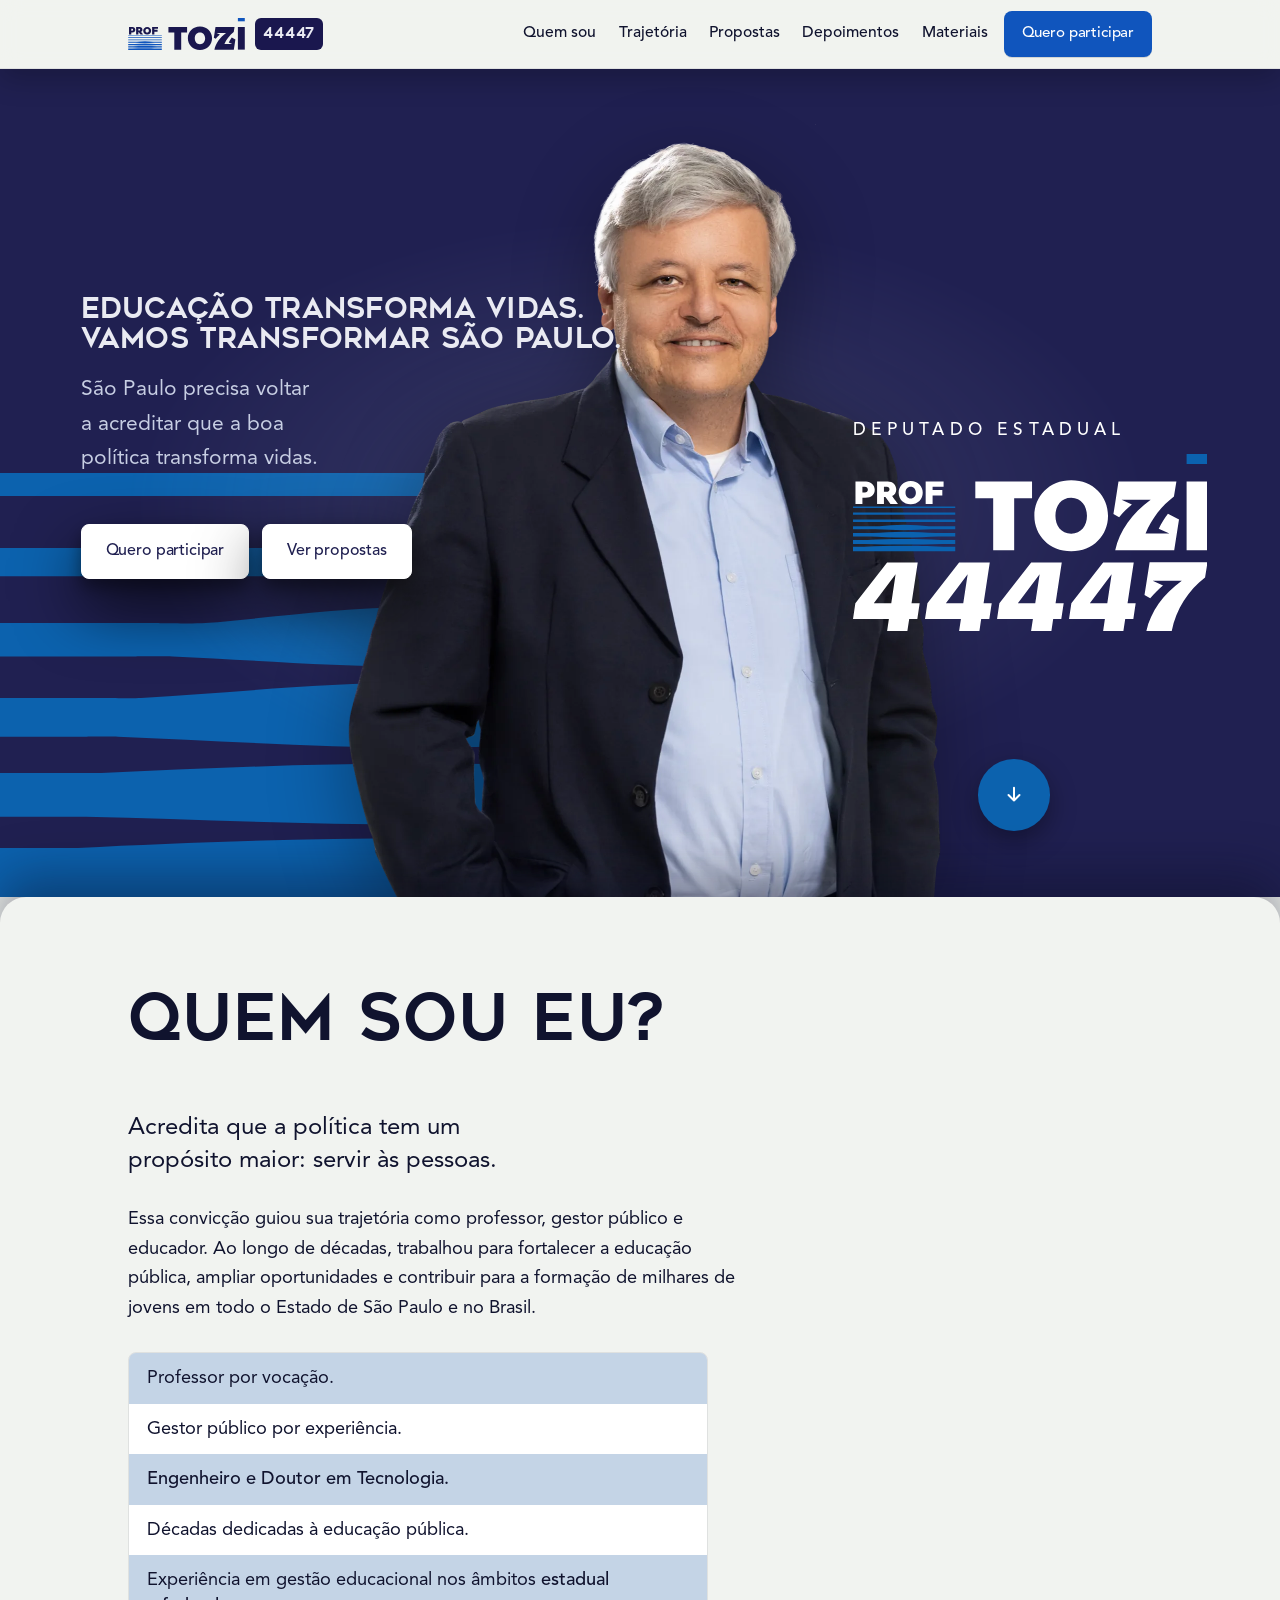
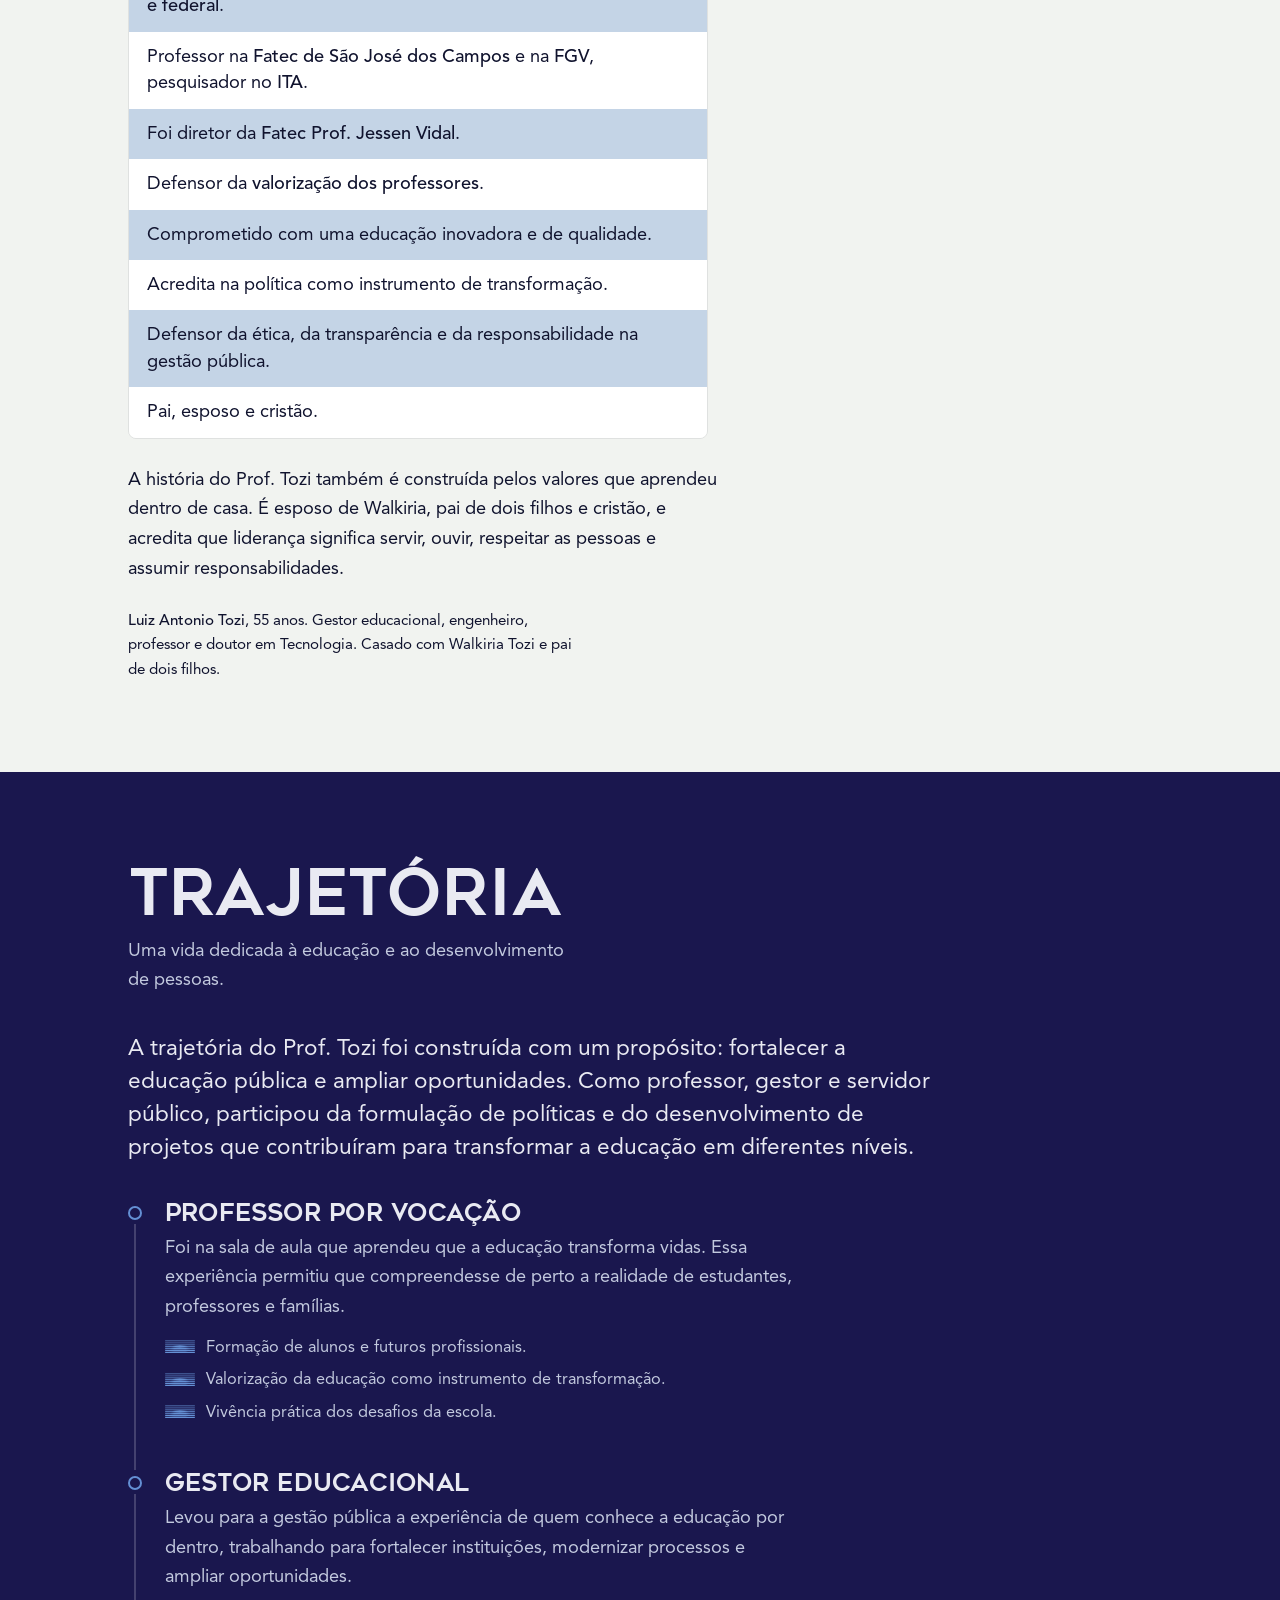
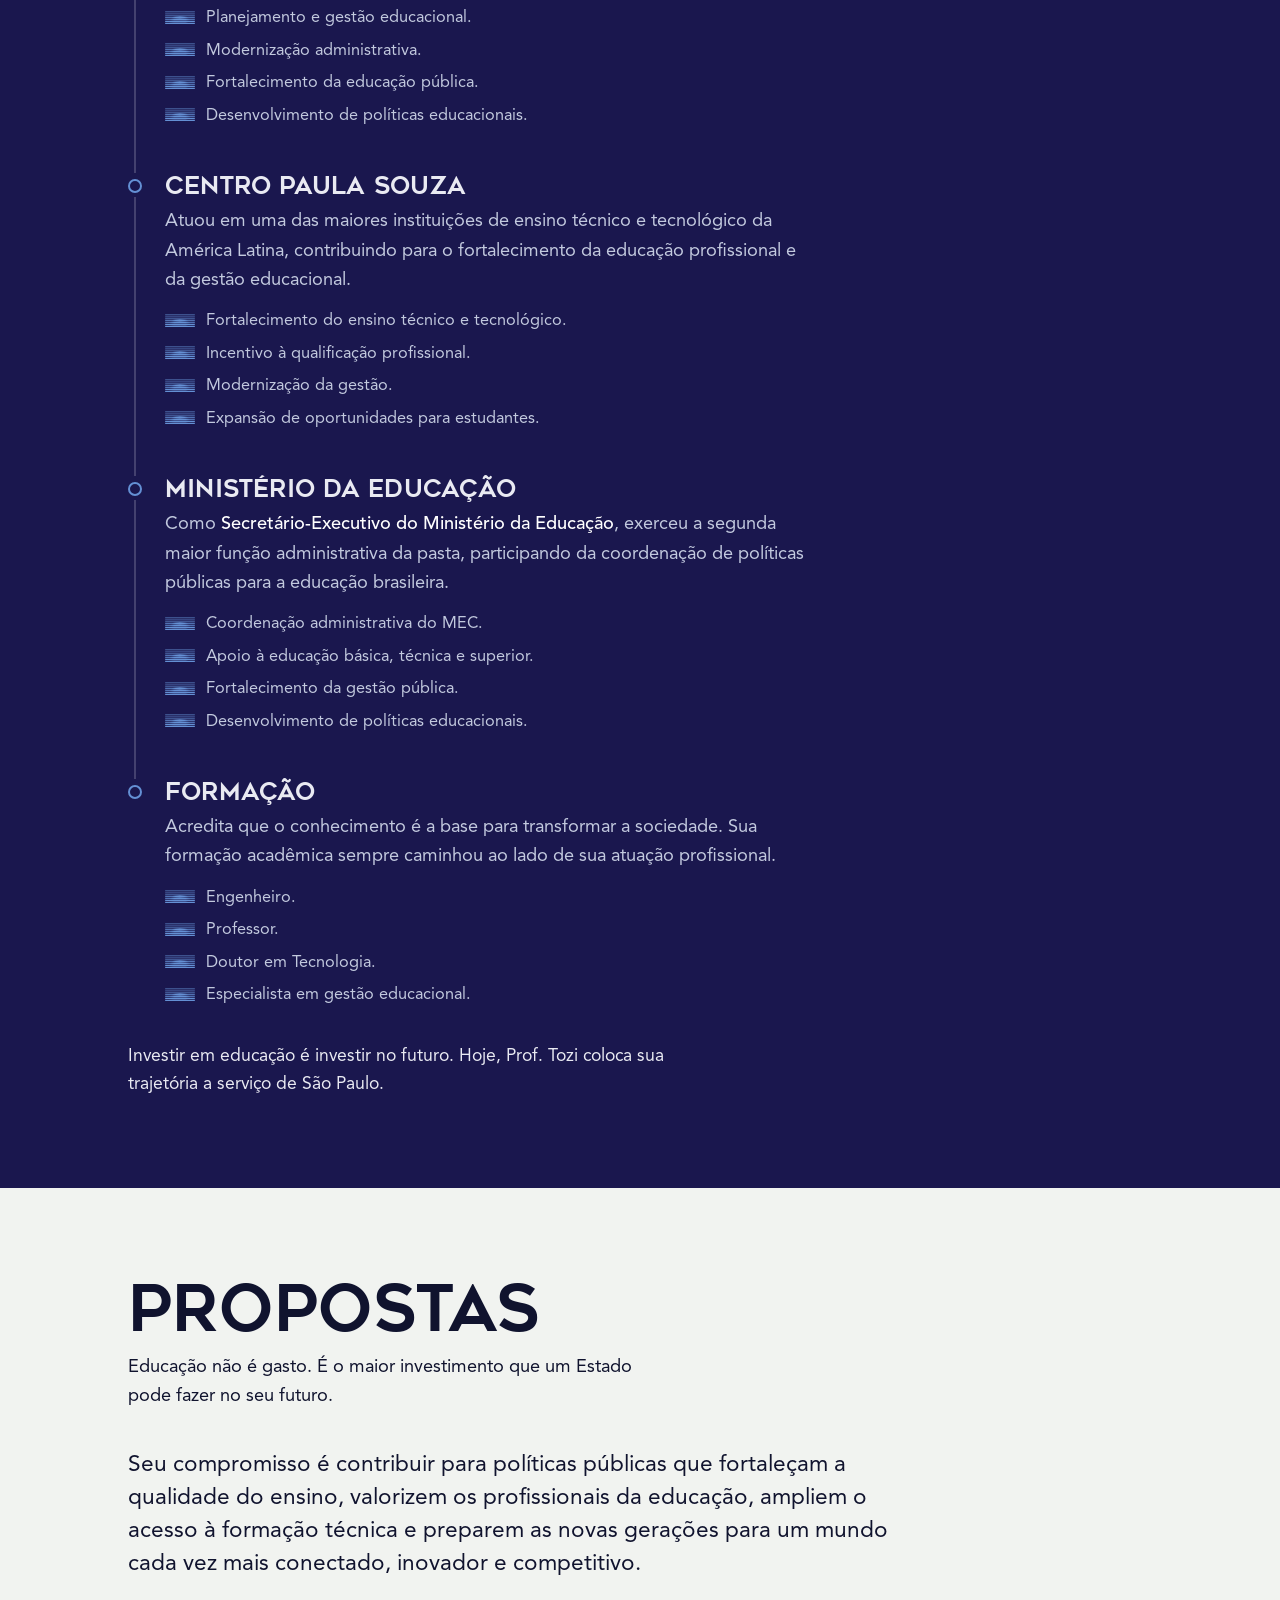
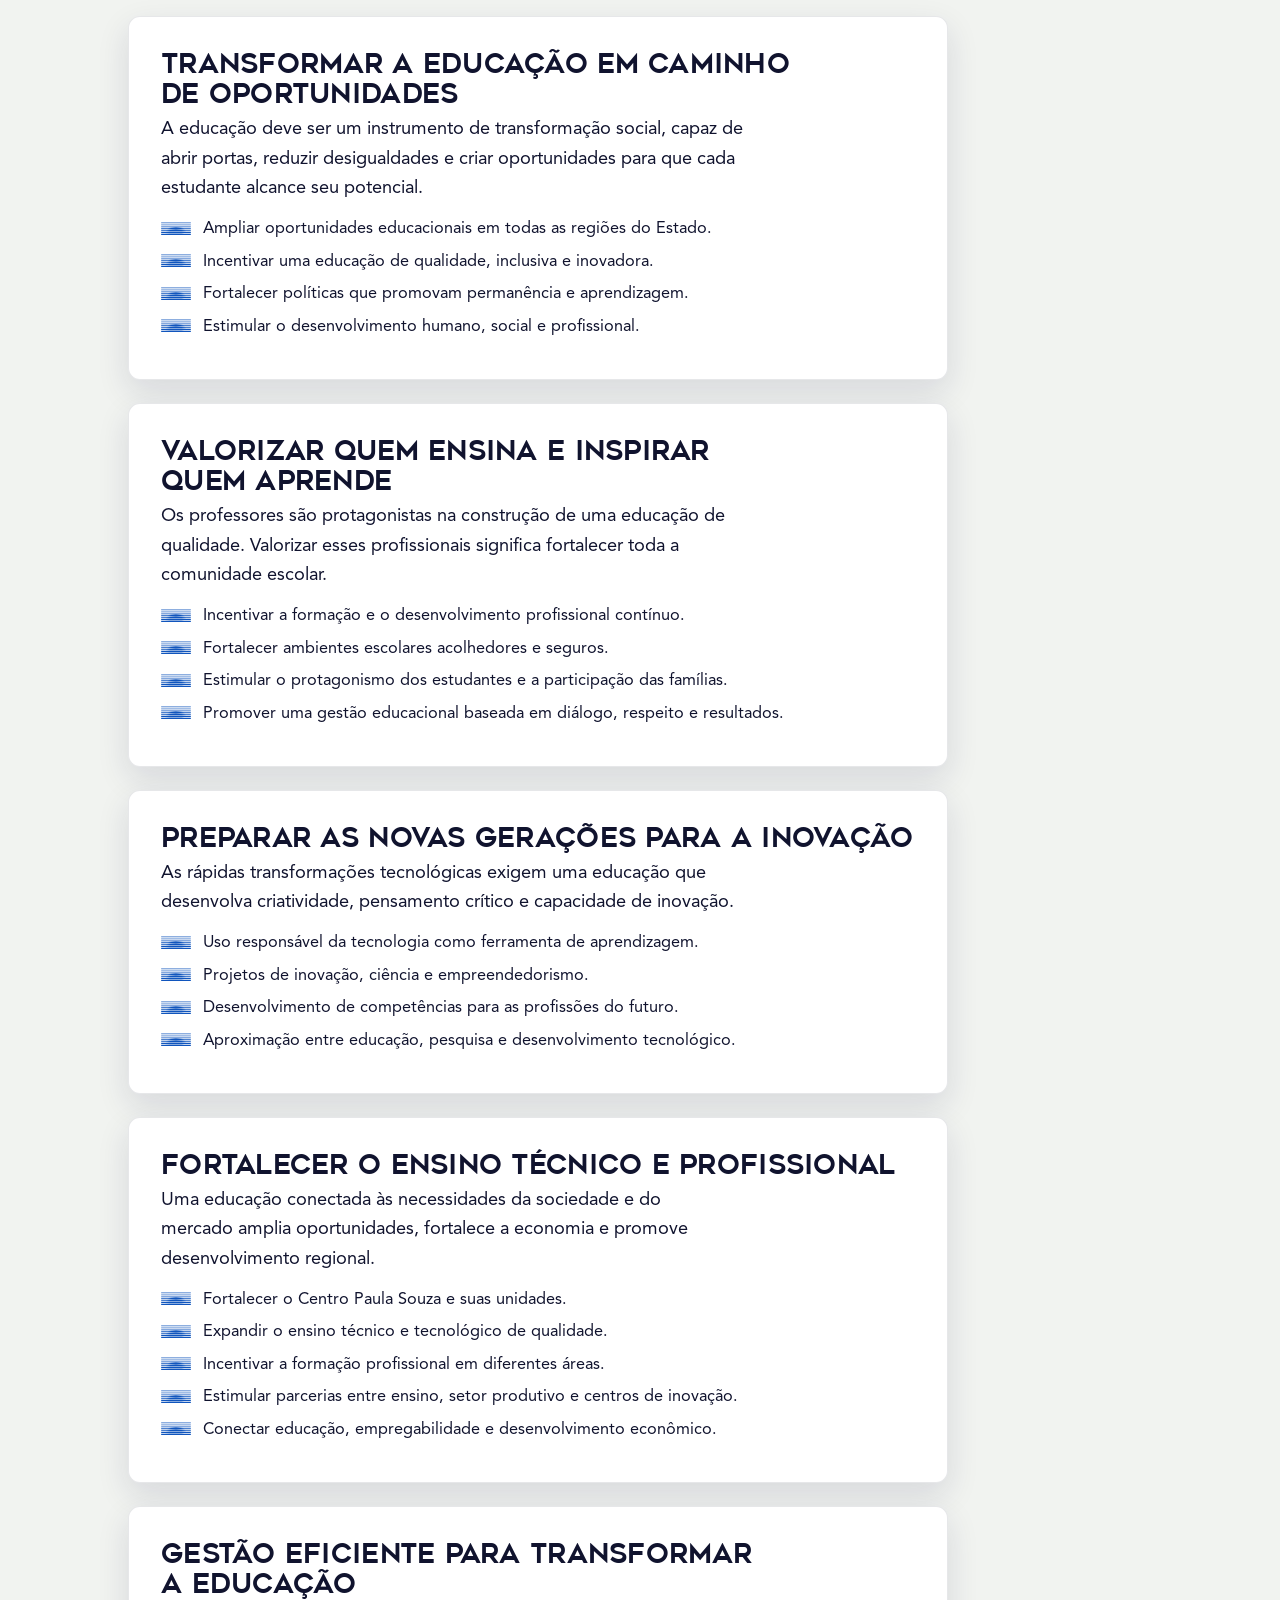
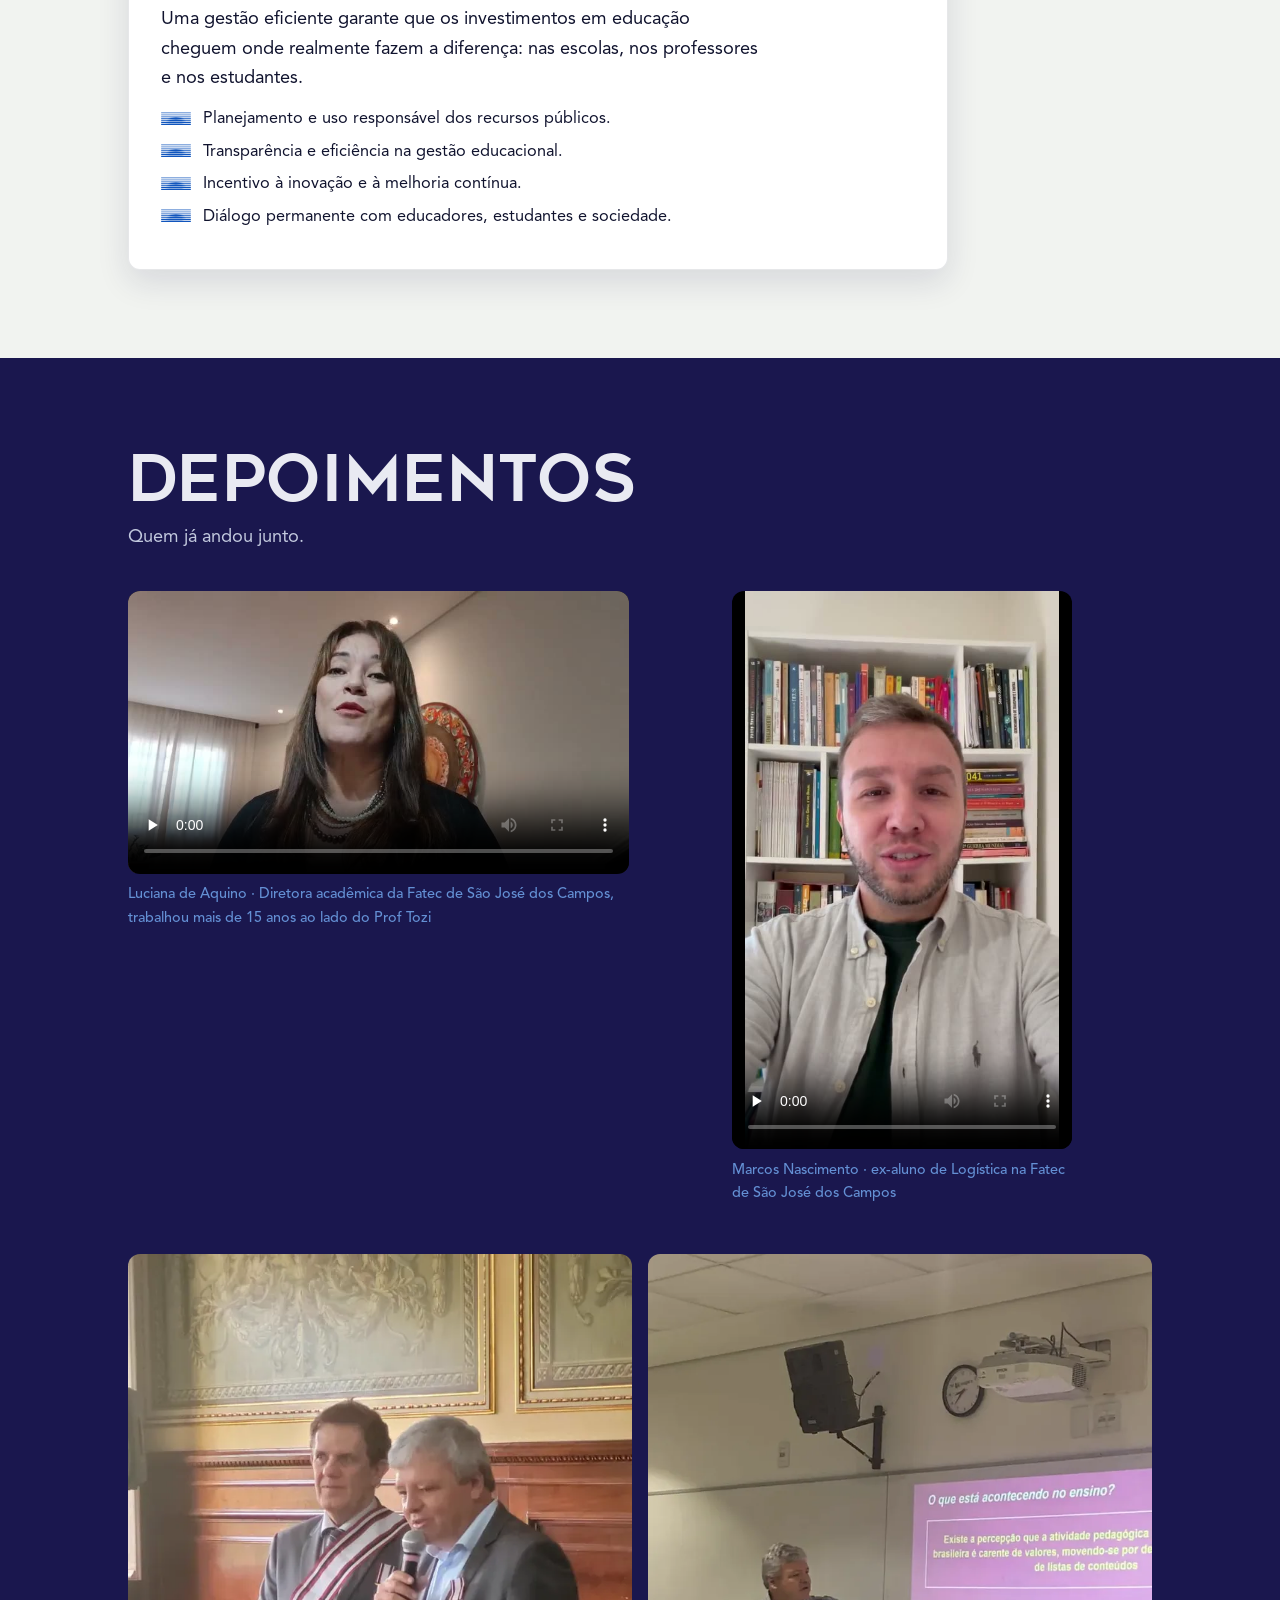
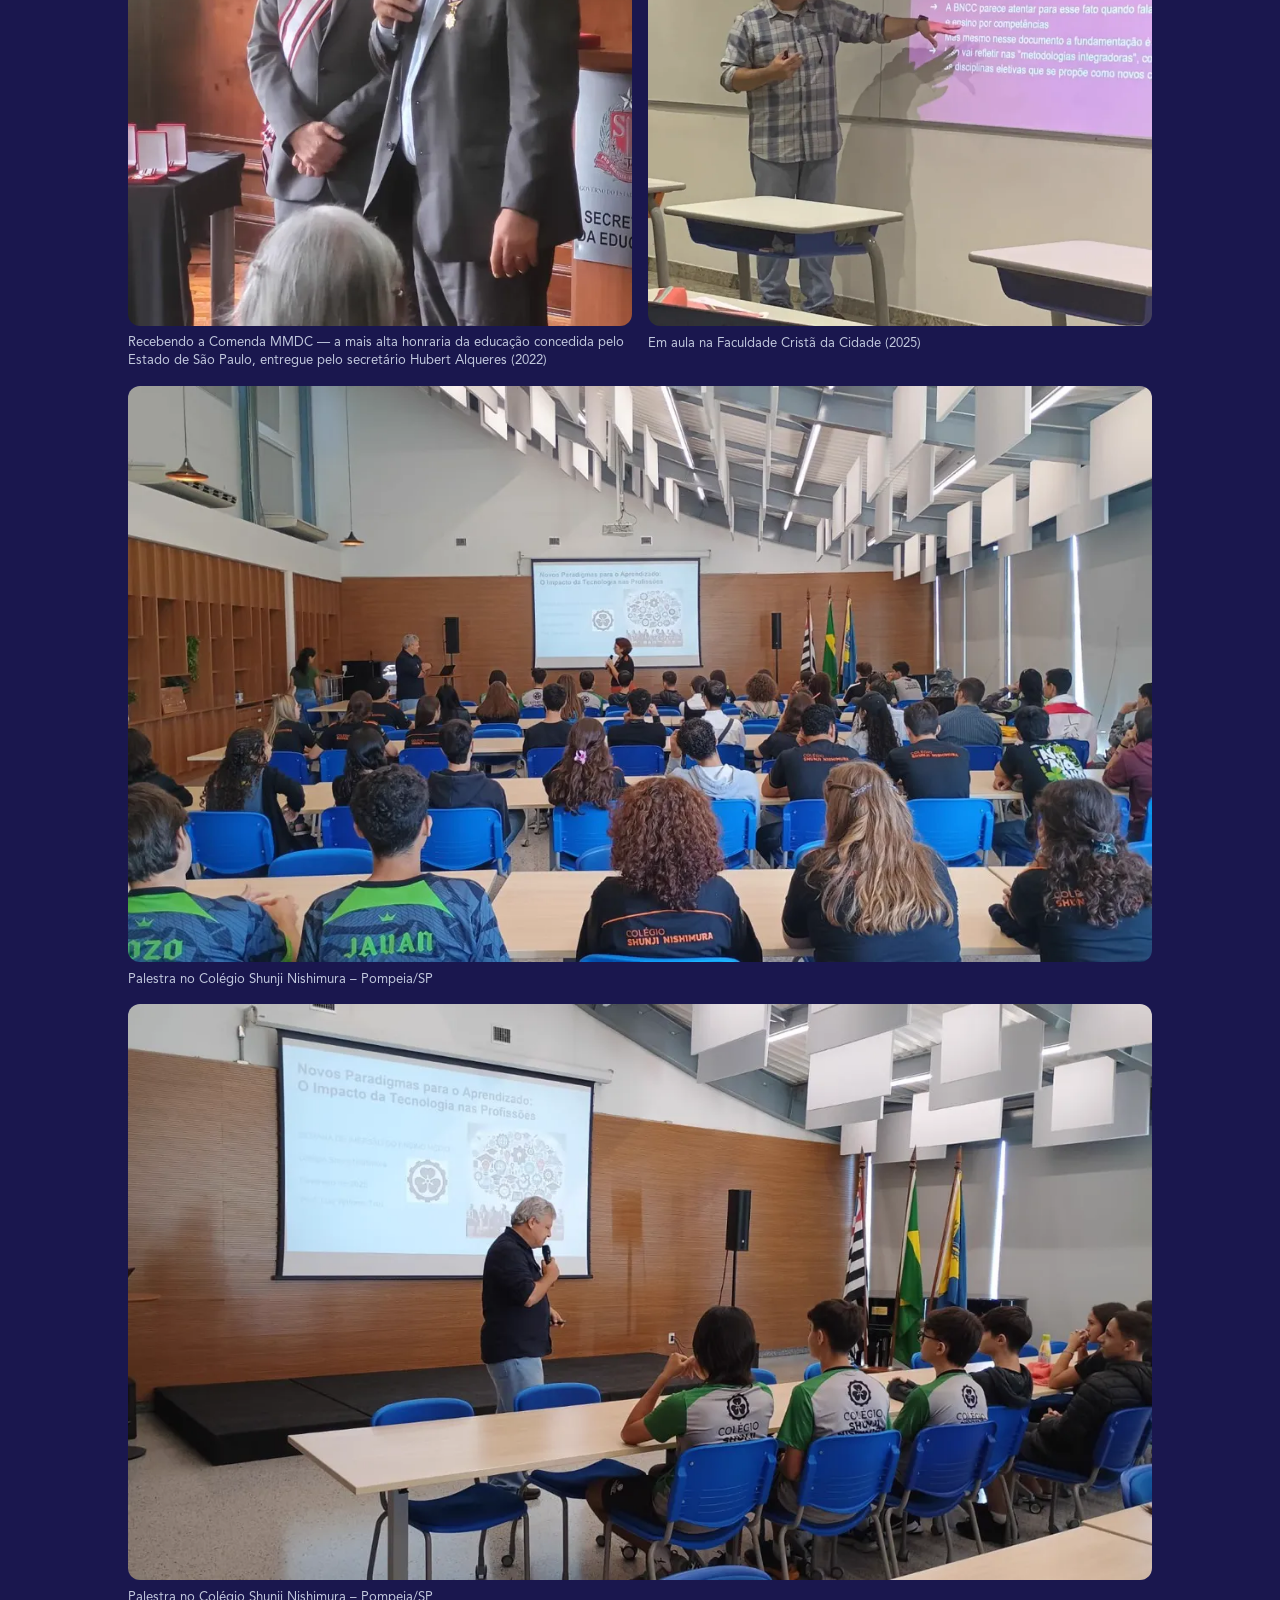
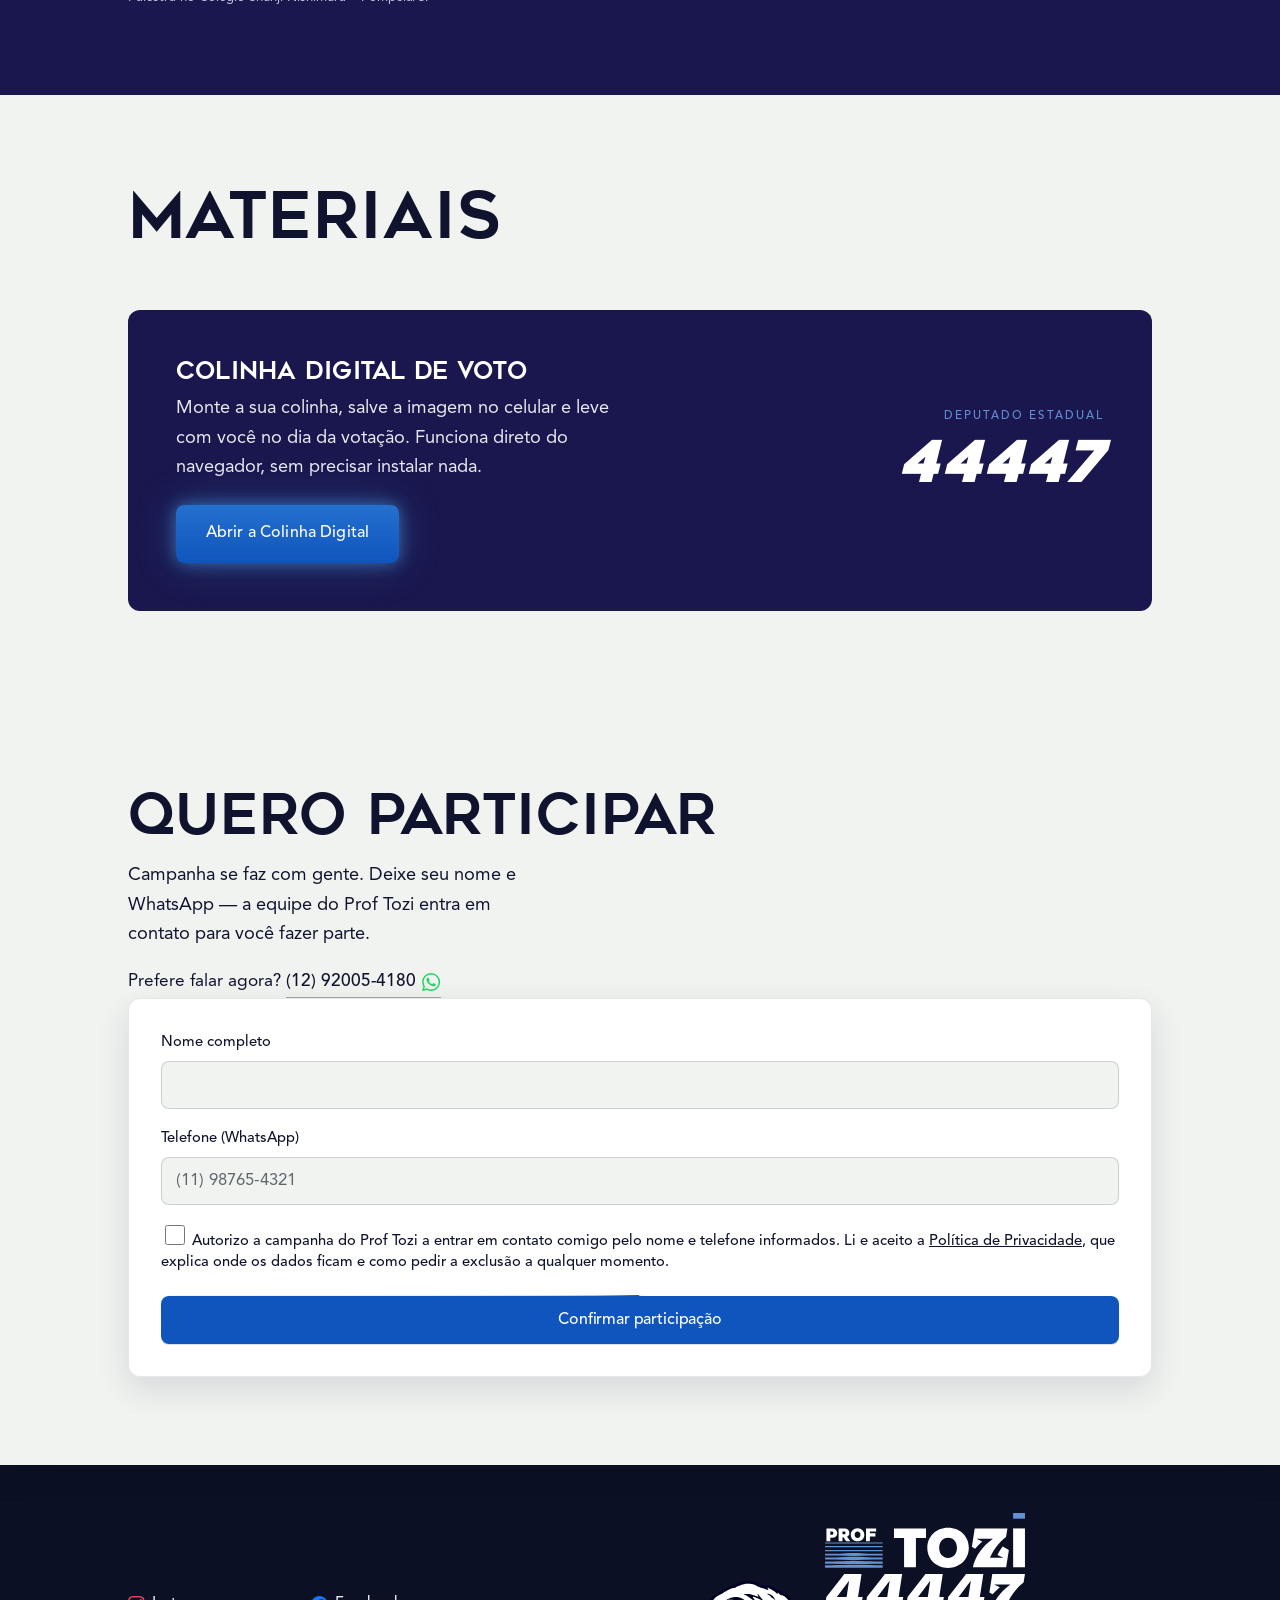
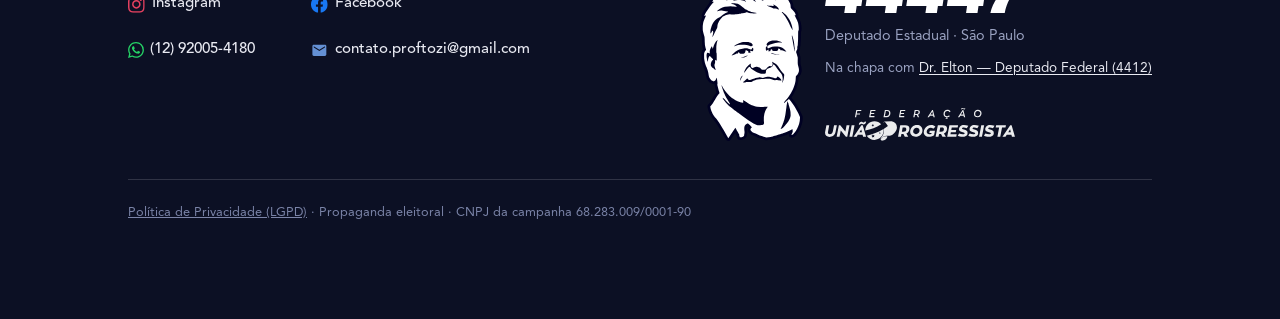
==== commit 1f439eb0: "Legenda oculta nos dois videos de depoimento Nenhum dos videos tinha legenda: sem <track>, sem faixa" ====
--- a/index.html
+++ b/index.html
@@ -54,7 +54,7 @@
   <link rel="preload" as="font" type="font/woff2" href="public/assets/fonts/geometos-black.woff2" crossorigin>
   <link rel="preload" as="font" type="font/woff2" href="public/assets/fonts/avenir-400.woff2" crossorigin>
   <link rel="preload" as="font" type="font/woff2" href="public/assets/fonts/avenir-500.woff2" crossorigin>
-  <link rel="stylesheet" href="css/style.css?v=73">
+  <link rel="stylesheet" href="css/style.css?v=74">
 </head>
 <body>
 
@@ -414,13 +414,22 @@
              dobra por duas imagens que so aparecem depois de sete seções de
              rolagem. O main.js promove data-poster -> poster quando a seção
              se aproxima. Sem JS o vídeo abre no primeiro quadro, que é o
-             comportamento nativo — nada quebra. -->
+             comportamento nativo — nada quebra.
+
+             As legendas entram por <track> e nascem LIGADAS (`default`): o
+             depoimento é inteiramente falado, e o eleitor surdo não deveria
+             ter que caçar a opção no menu do player para acessar o conteúdo.
+             Quem ouve desliga em um clique. O .htaccess declara text/vtt —
+             servido como text/plain, o navegador descarta a faixa em
+             silêncio e o menu de legendas some sem erro nenhum. -->
         <div class="video-deps">
           <figure class="vdep">
             <video controls preload="none" playsinline
                    data-poster="public/assets/videos/poster-1.jpg"
                    width="848" height="478">
               <source src="public/assets/videos/depoimento-1.mp4" type="video/mp4">
+              <track kind="captions" srclang="pt-BR" label="Português"
+                     src="public/assets/videos/depoimento-1.pt-BR.vtt" default>
               Seu navegador não reproduz este vídeo.
             </video>
             <figcaption><strong>Luciana de Aquino</strong> · Diretora acadêmica da Fatec de São José dos Campos, trabalhou mais de 15 anos ao lado do Prof Tozi</figcaption>
@@ -430,6 +439,8 @@
                    data-poster="public/assets/videos/poster-2.jpg"
                    width="576" height="1024">
               <source src="public/assets/videos/depoimento-2.mp4" type="video/mp4">
+              <track kind="captions" srclang="pt-BR" label="Português"
+                     src="public/assets/videos/depoimento-2.pt-BR.vtt" default>
               Seu navegador não reproduz este vídeo.
             </video>
             <figcaption><strong>Marcos Nascimento</strong> · ex-aluno de Logística na Fatec de São José dos Campos</figcaption>
--- a/css/style.css
+++ b/css/style.css
@@ -916,6 +916,19 @@
   background: #000;
   border-radius: var(--radius);
 }
+/* Legenda oculta do <track>. O padrão do navegador é branco sobre preto
+   translúcido, que já funciona; o que se ajusta aqui é o corpo, porque no
+   vídeo vertical (340px de largura) o tamanho nativo do Safari sai grande
+   demais e cobre o rosto de quem fala. `::cue` só aceita um punhado de
+   propriedades — cor, fundo, fonte, sombra —, então não há layout a fazer. */
+.vdep video::cue {
+  font-family: var(--font-body);
+  font-size: .82em;
+  line-height: 1.35;
+  background: rgba(9, 11, 26, .82);
+  color: #fff;
+}
+
 /* vertical não fica gigante — e a legenda acompanha a MESMA medida do
    vídeo, senão ela vaza a célula do grid e fica mais larga que a peça */
 .vdep-vertical video,
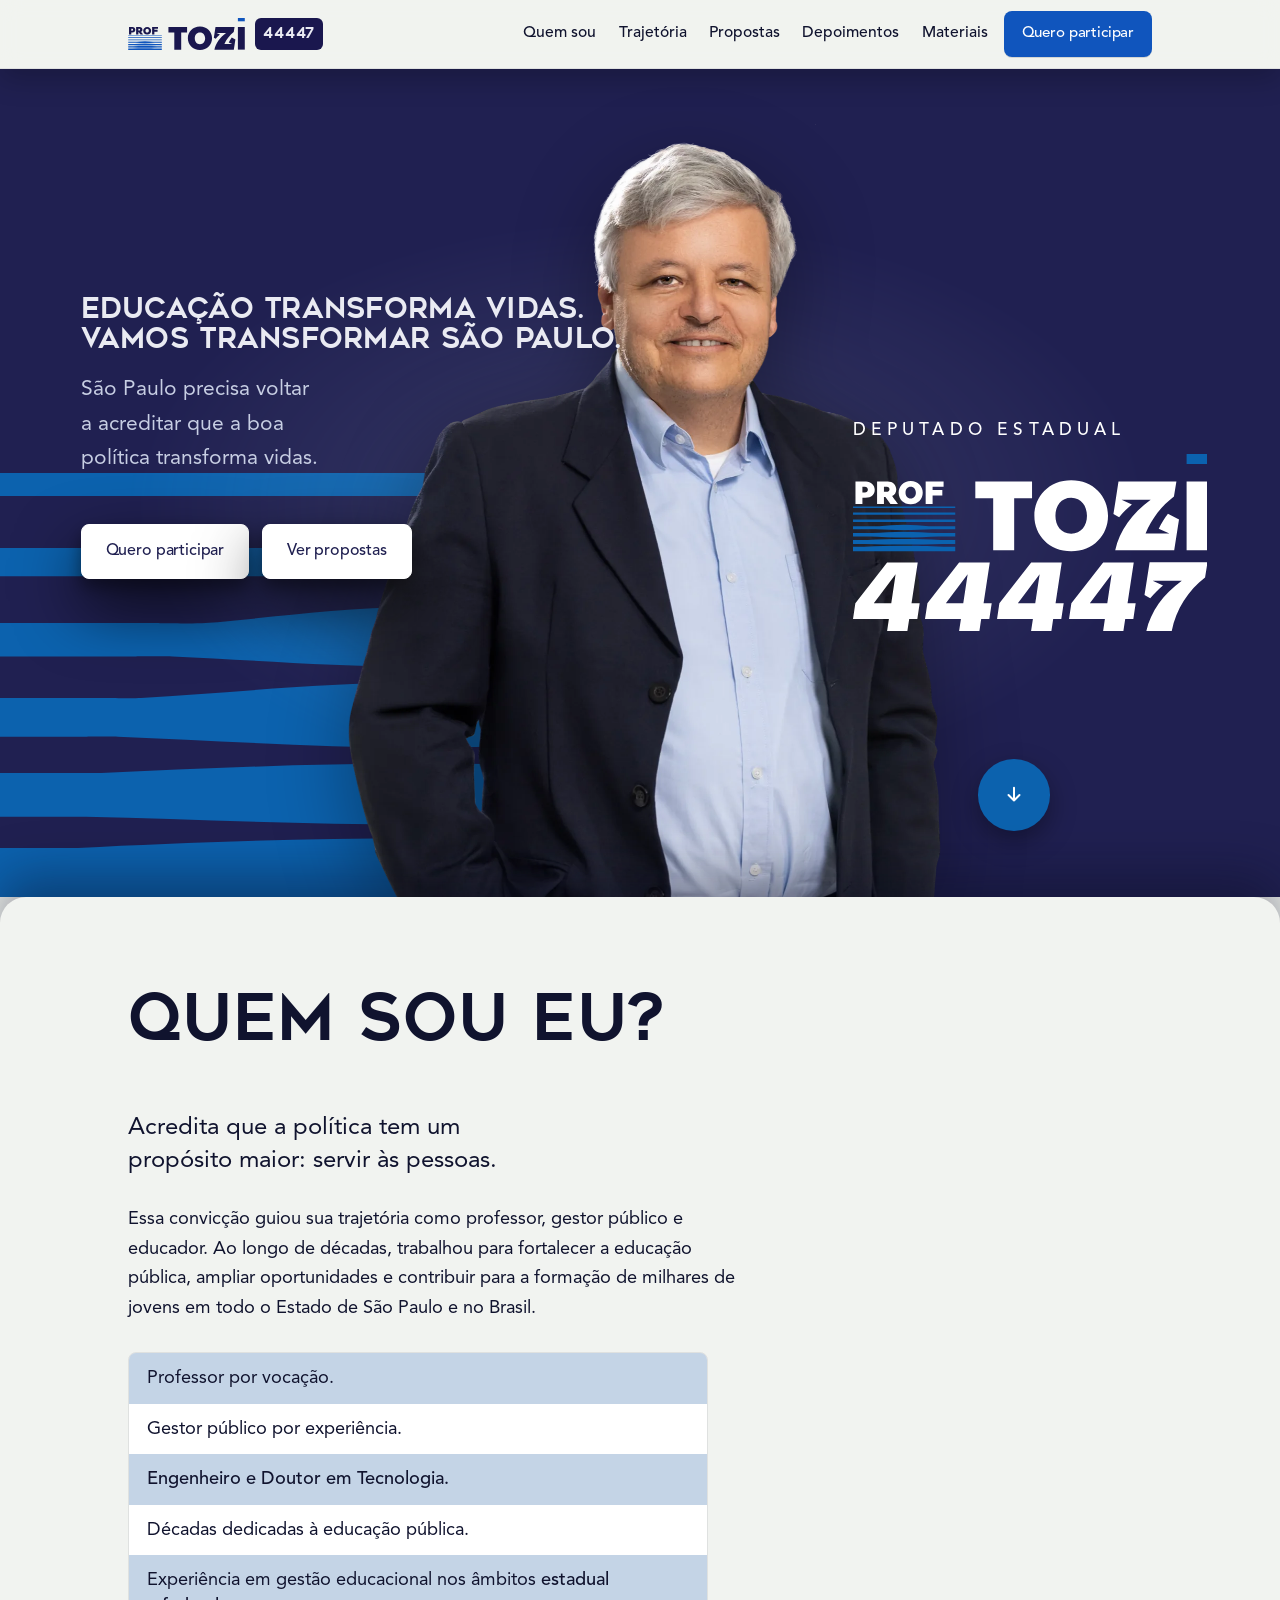
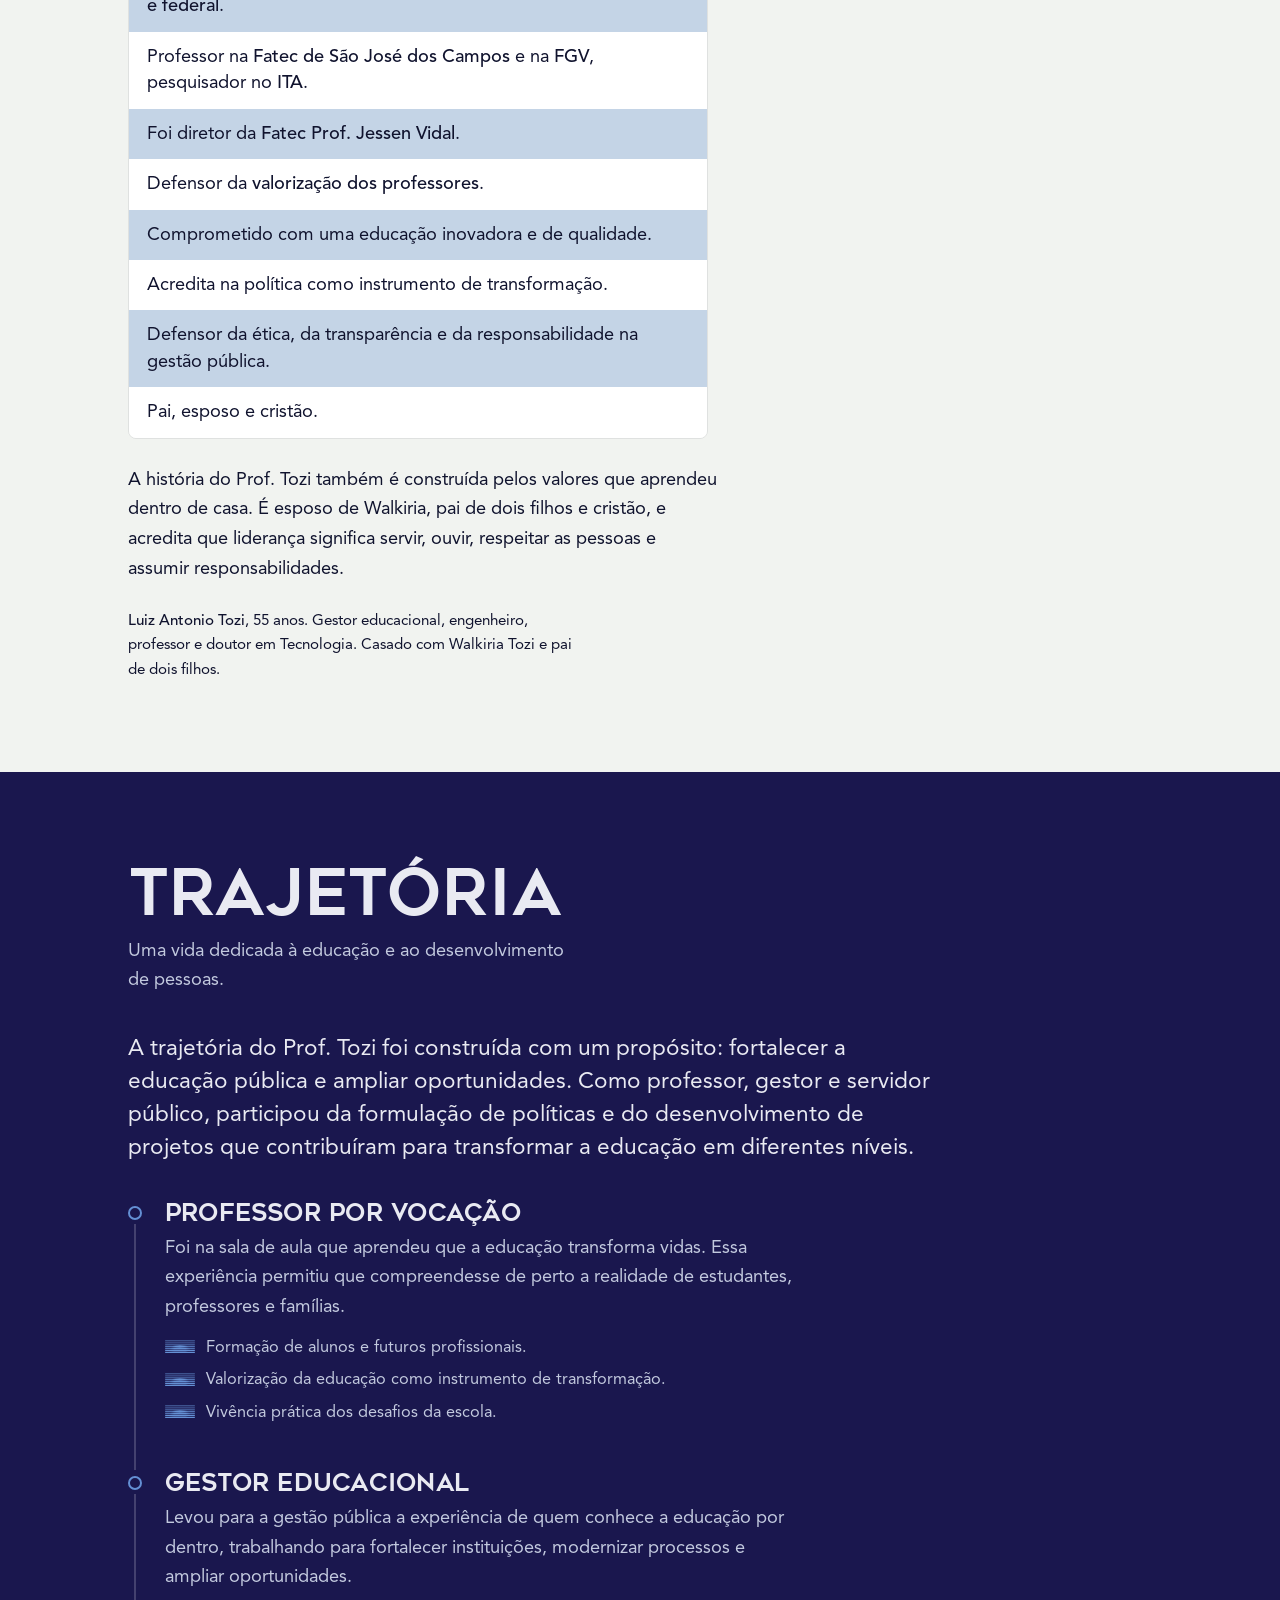
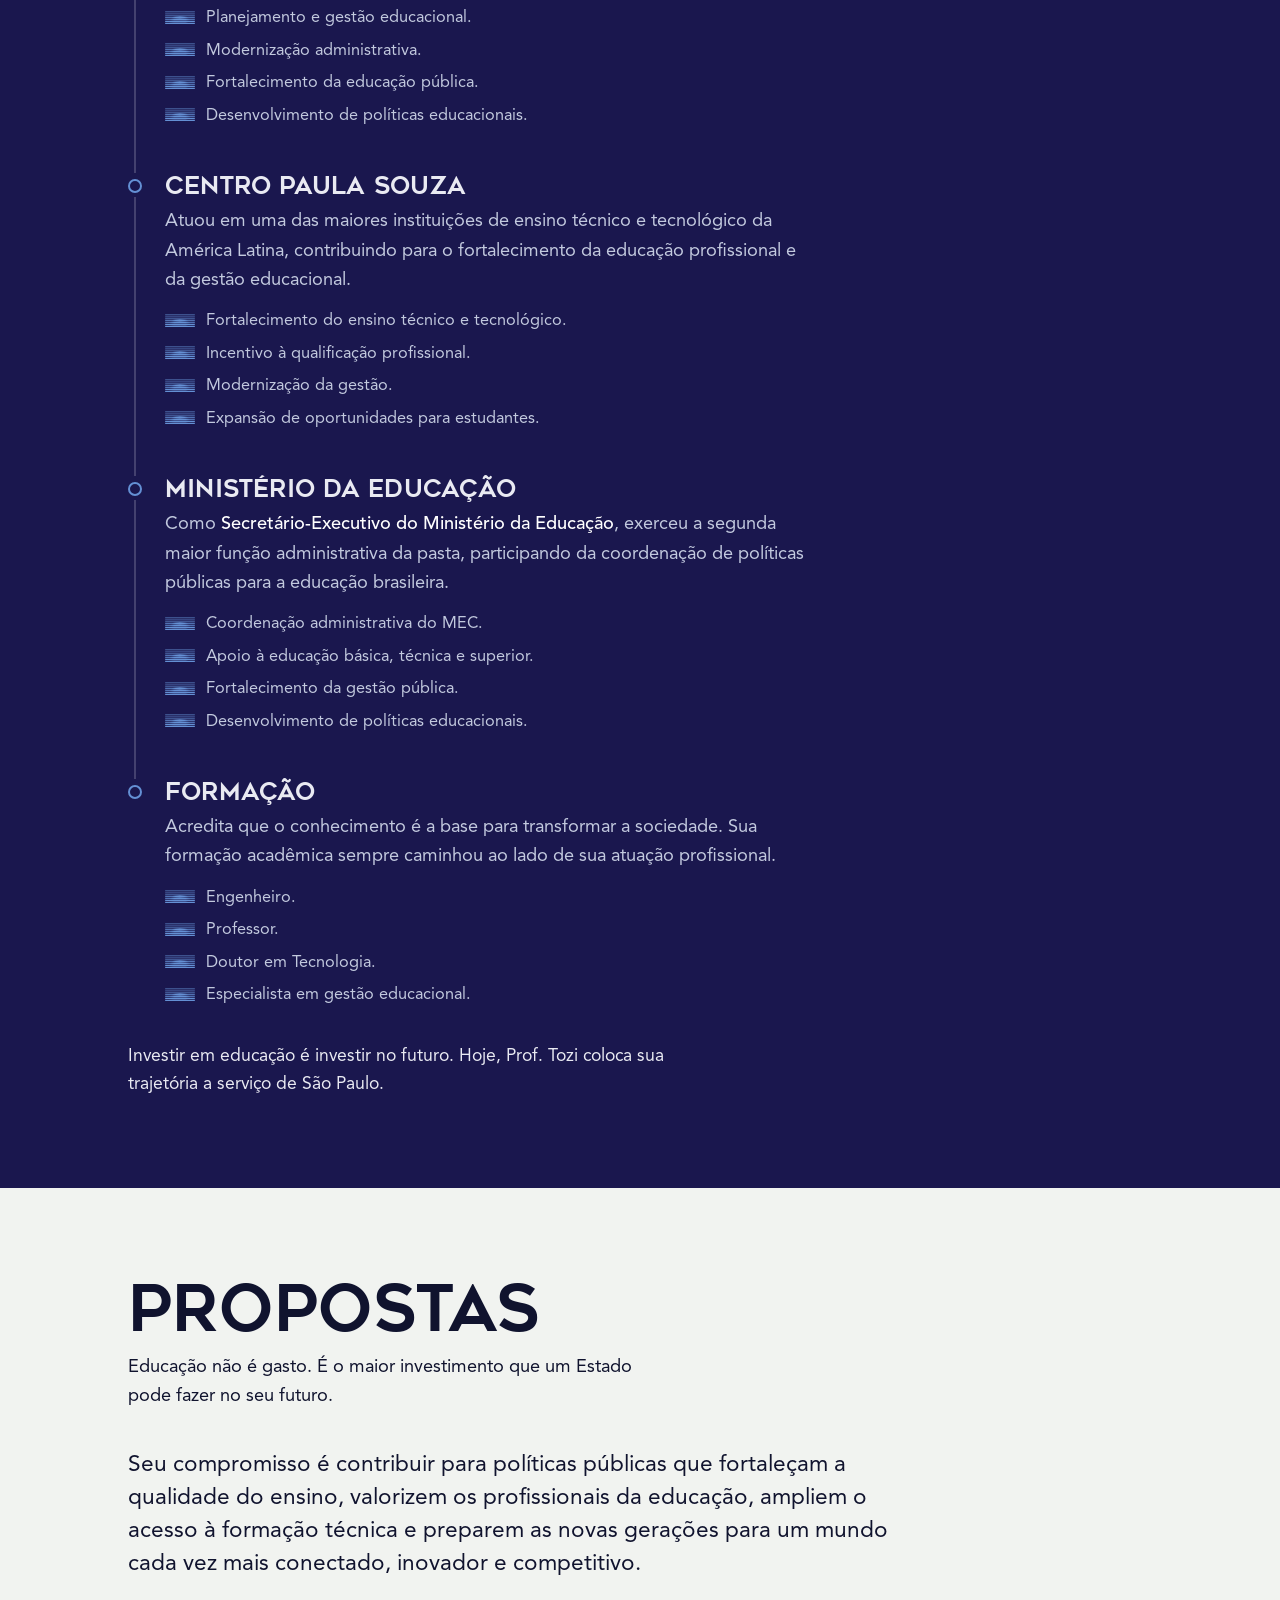
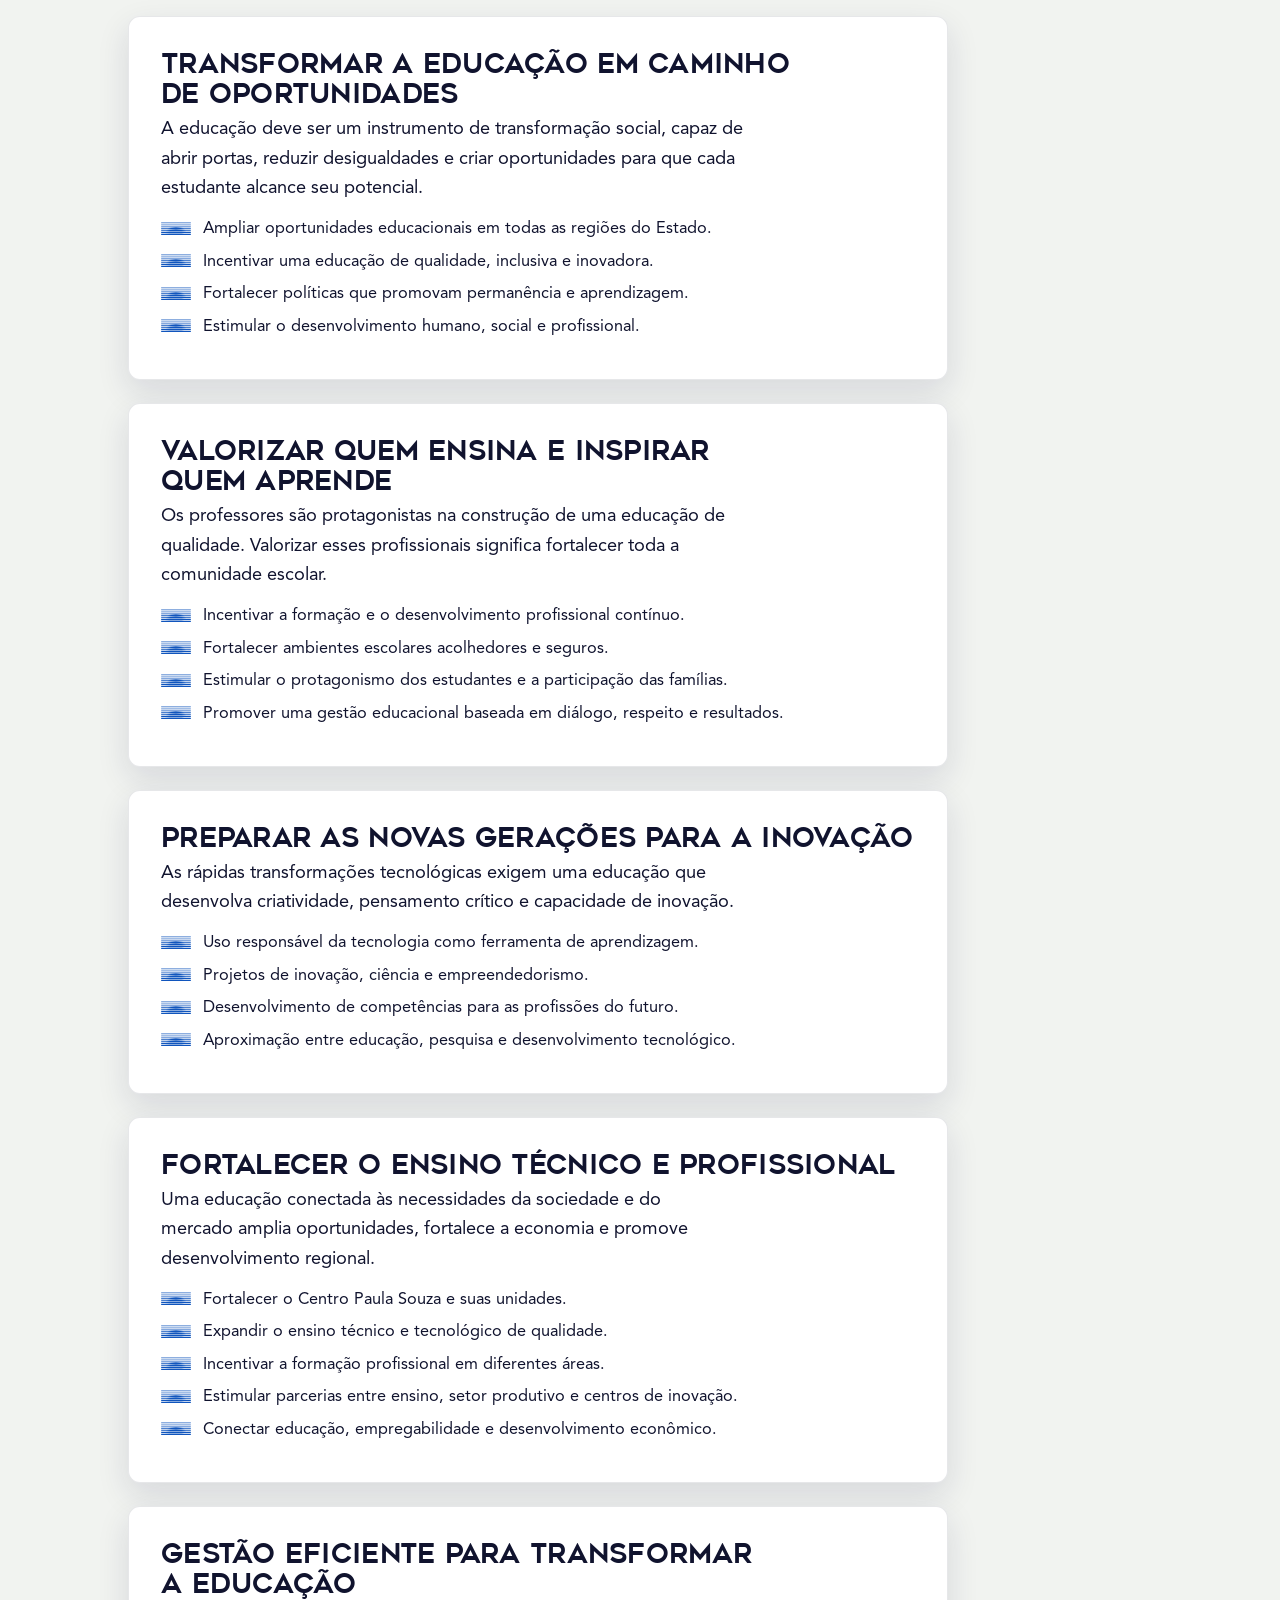
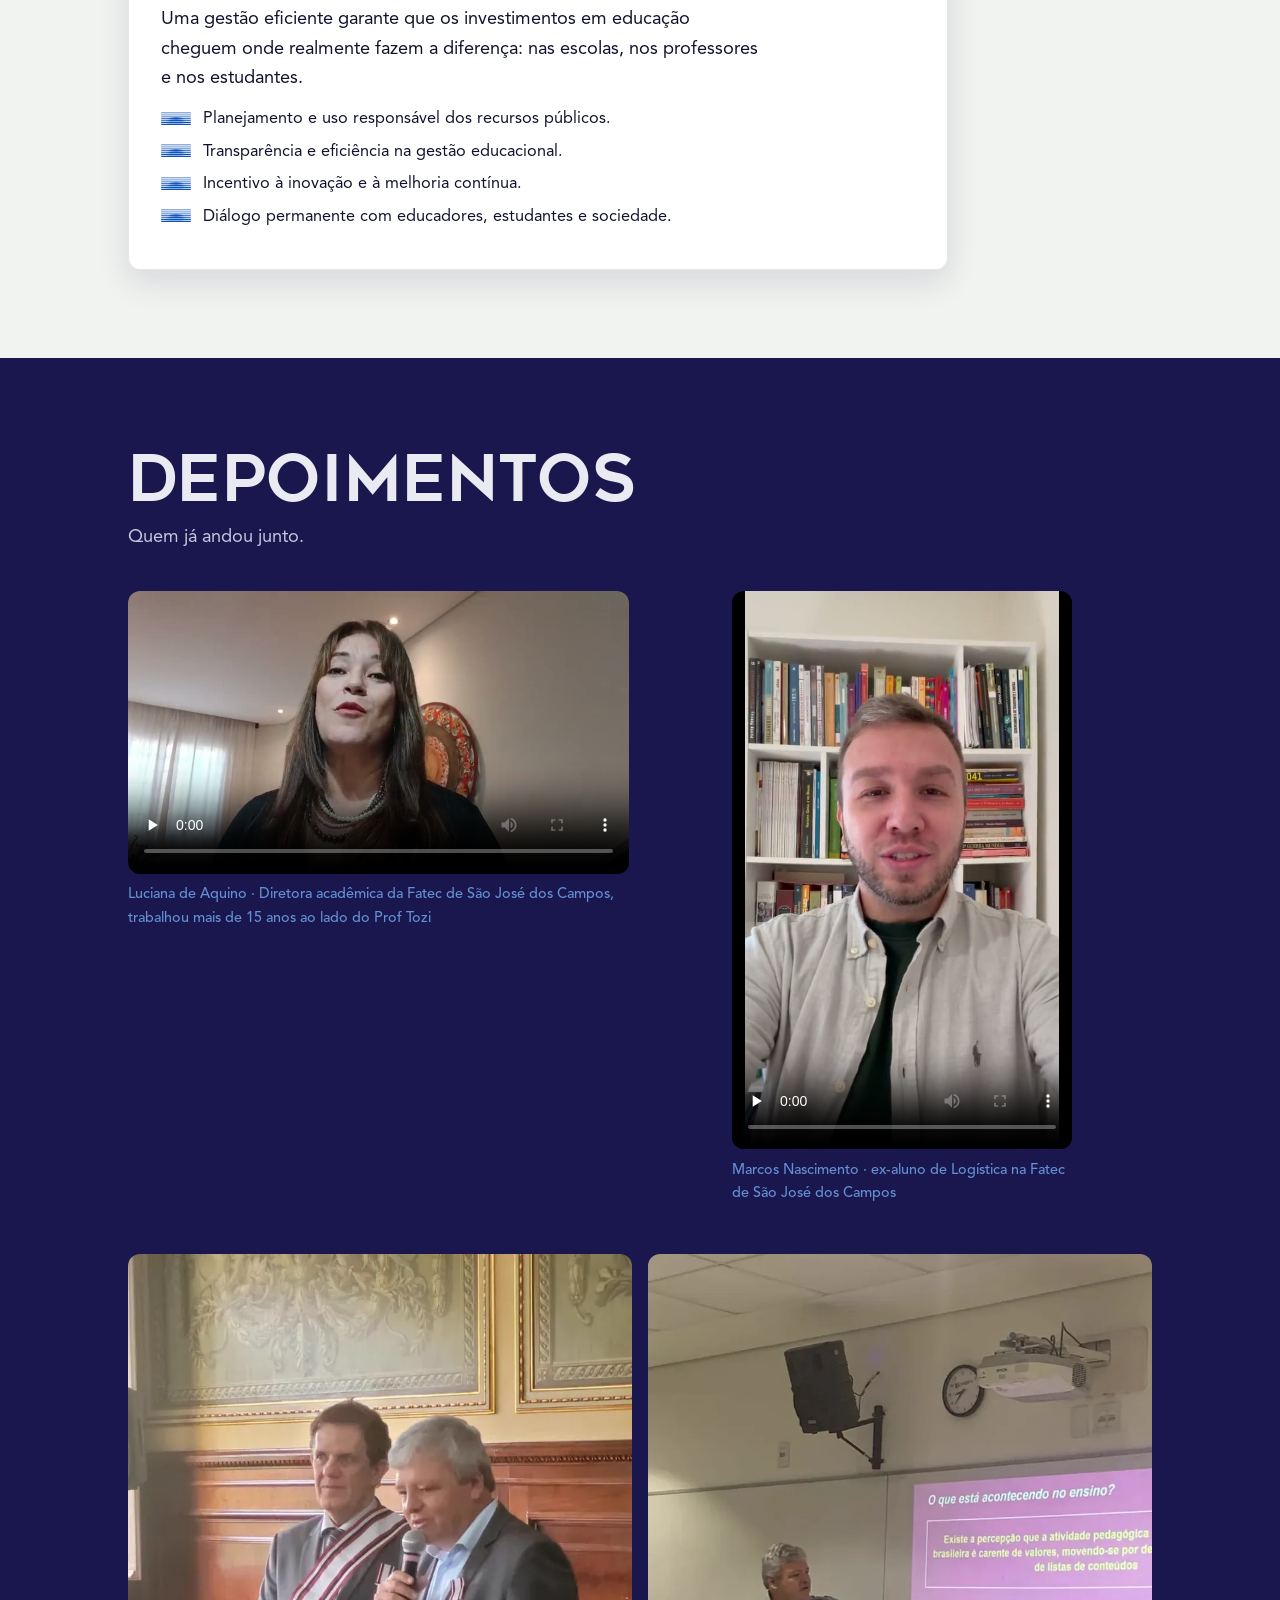
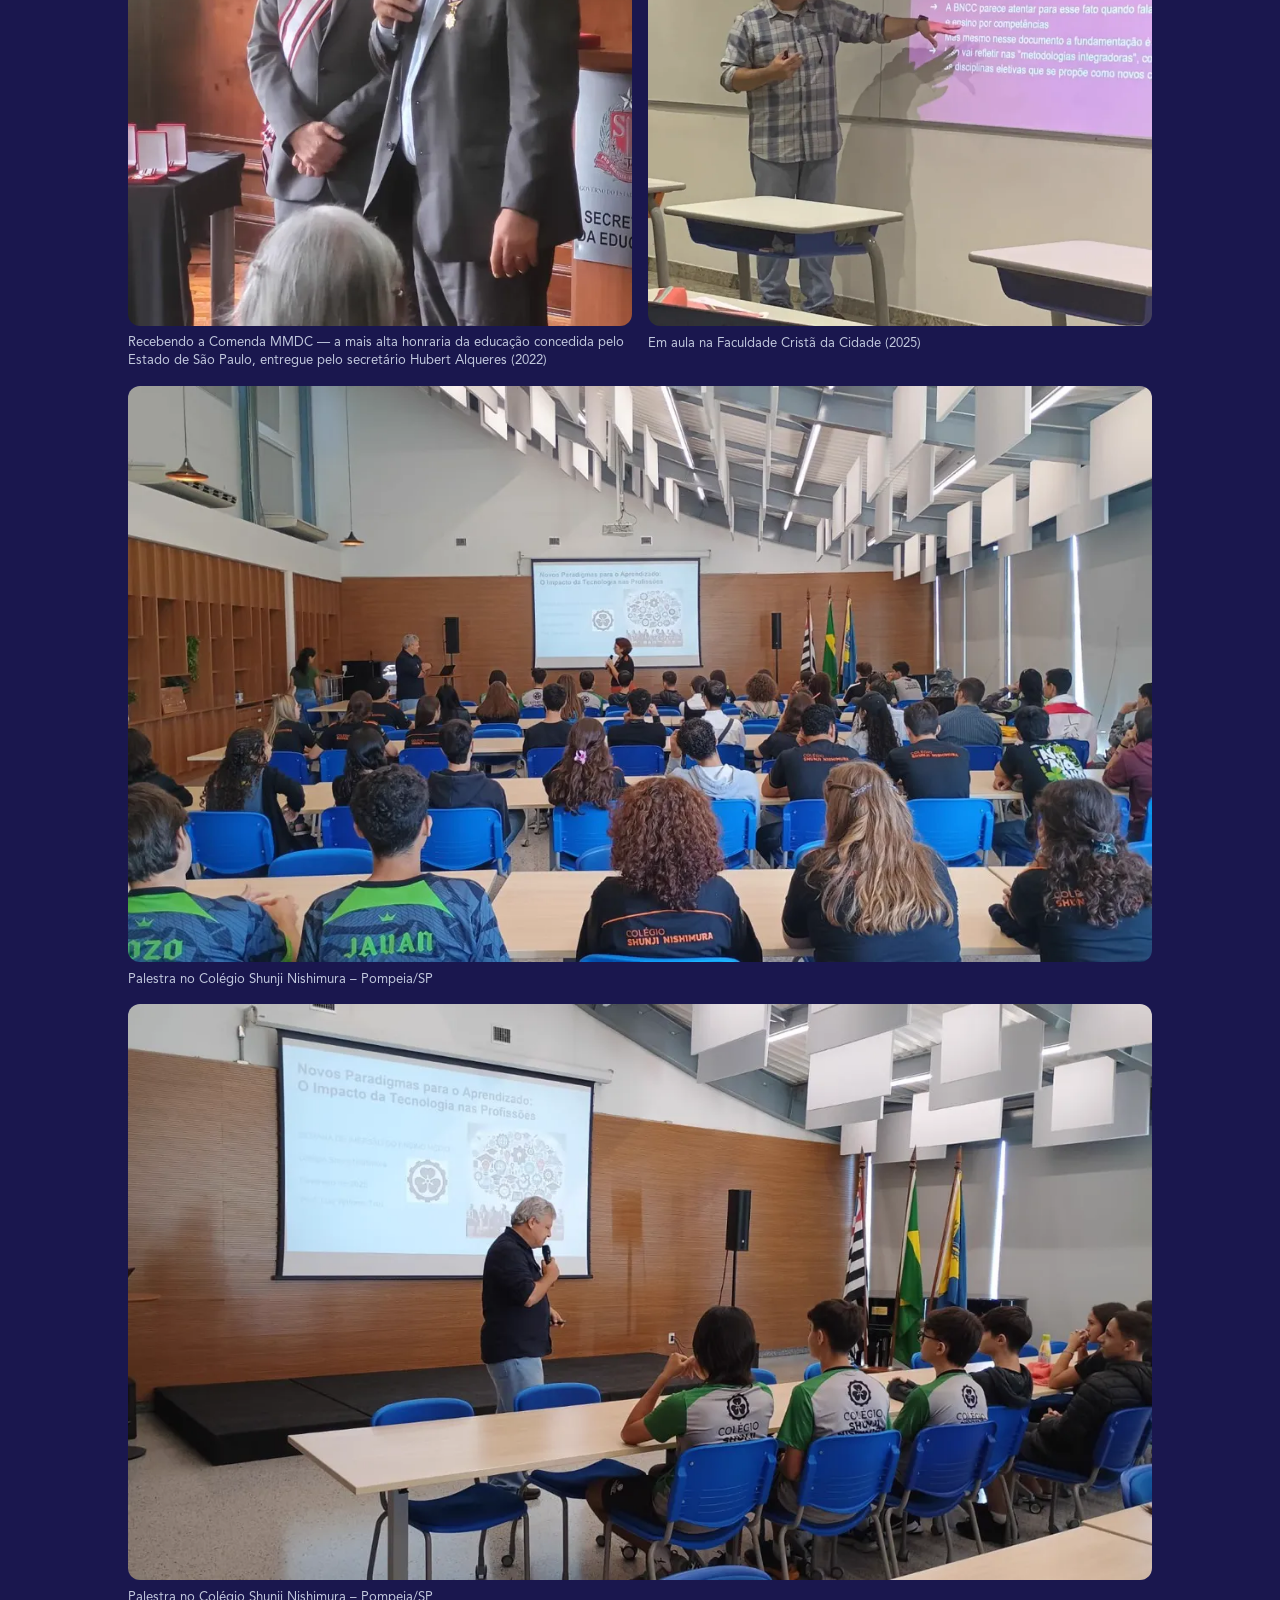
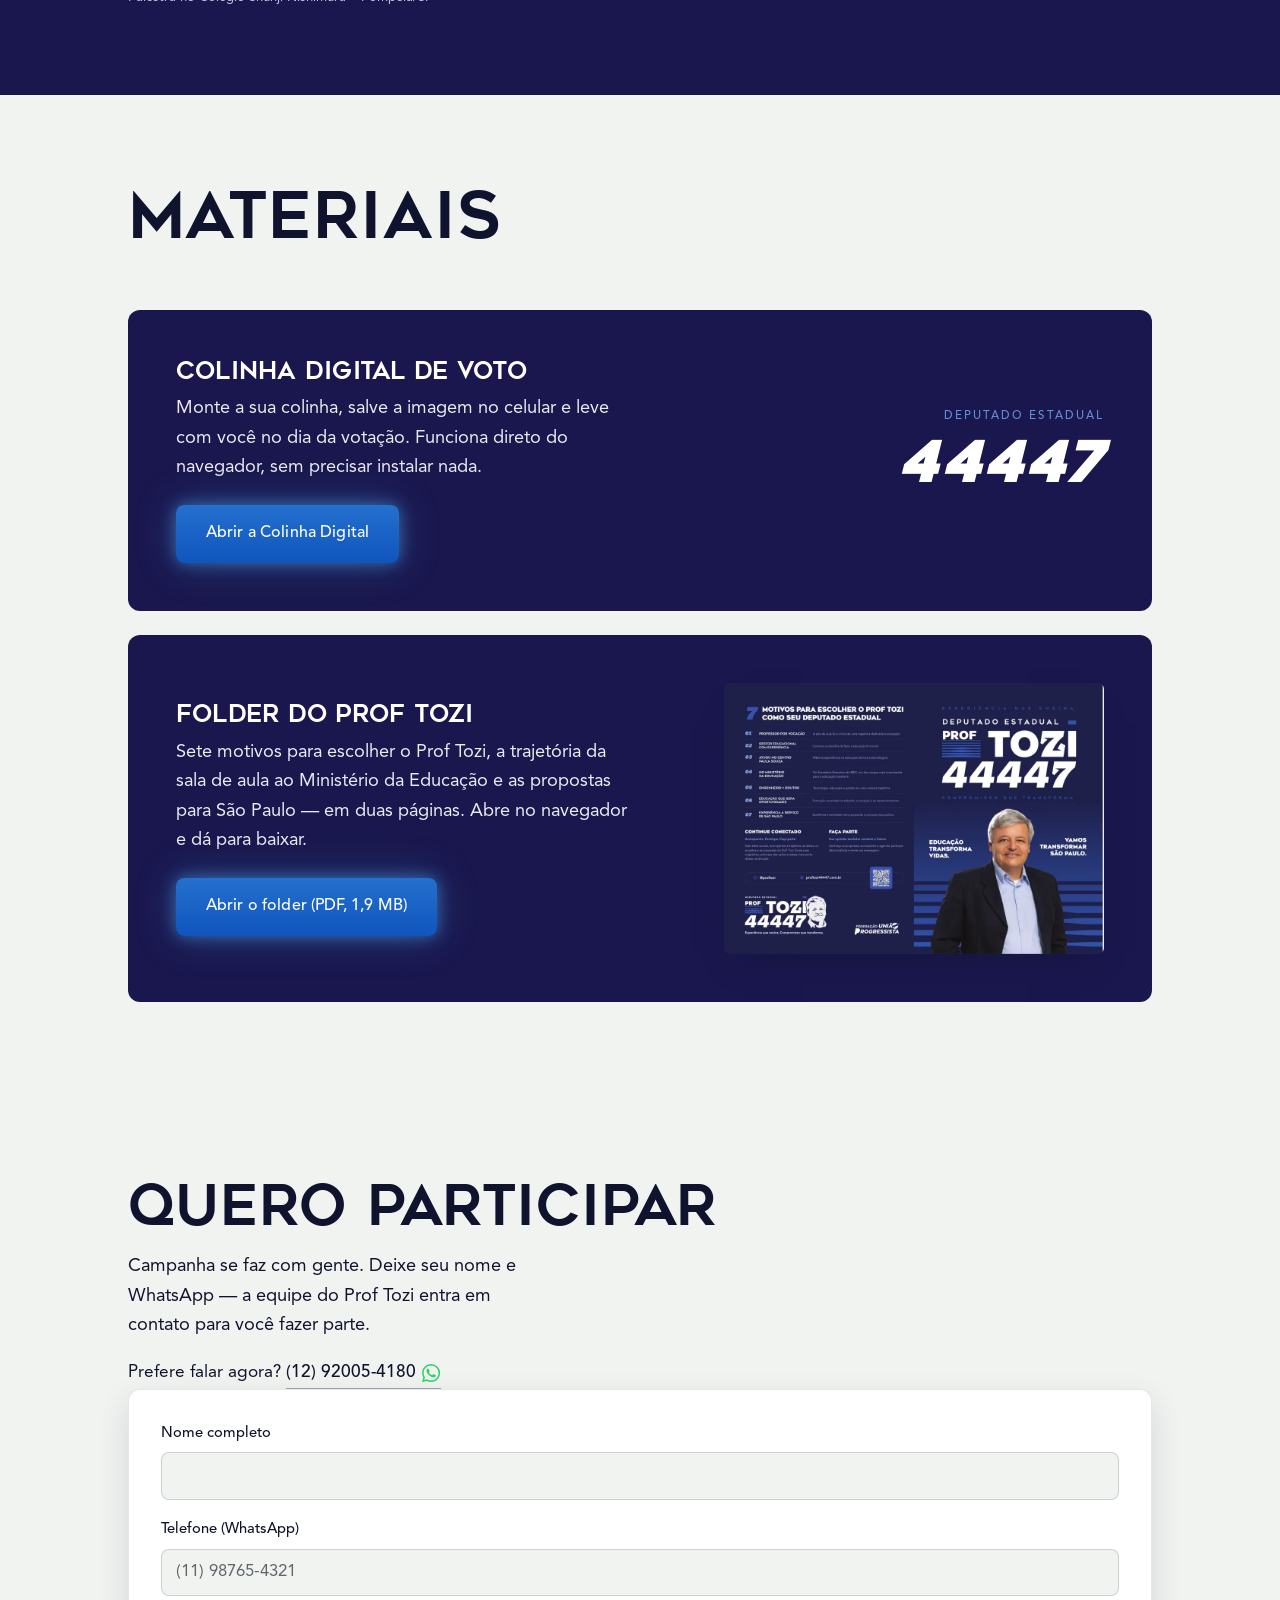
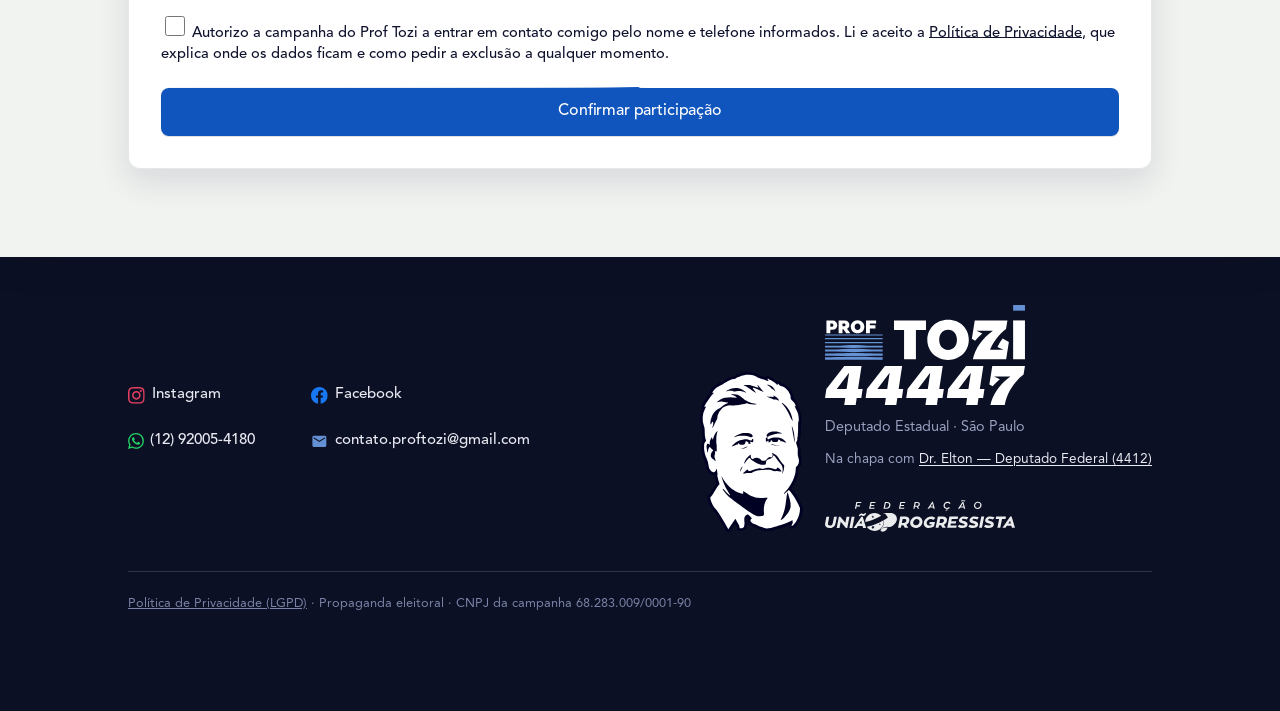
==== commit 7e4978e1: "materiais: publica o folder do Prof Tozi em PDF A seção Materiais só tinha a Colinha Digital. Entra " ====
--- a/index.html
+++ b/index.html
@@ -54,7 +54,7 @@
   <link rel="preload" as="font" type="font/woff2" href="public/assets/fonts/geometos-black.woff2" crossorigin>
   <link rel="preload" as="font" type="font/woff2" href="public/assets/fonts/avenir-400.woff2" crossorigin>
   <link rel="preload" as="font" type="font/woff2" href="public/assets/fonts/avenir-500.woff2" crossorigin>
-  <link rel="stylesheet" href="css/style.css?v=74">
+  <link rel="stylesheet" href="css/style.css?v=75">
 </head>
 <body>
 
@@ -492,7 +492,7 @@
         <div class="section-head">
           <h2 class="section-title">Materiais</h2>
         </div>
-        <div class="section-body">
+        <div class="section-body materiais-lista">
           <a class="material-card" href="colinha/">
             <div class="material-copy">
               <h3>Colinha Digital de Voto</h3>
@@ -503,6 +503,17 @@
               <span class="material-ballot-label">Deputado Estadual</span>
               <span class="material-ballot-num">44447</span>
             </p>
+          </a>
+
+          <a class="material-card" href="public/materiais/prof-tozi-44447.pdf" target="_blank" rel="noopener">
+            <div class="material-copy">
+              <h3>Folder do Prof Tozi</h3>
+              <p>Sete motivos para escolher o Prof Tozi, a trajetória da sala de aula ao Ministério da Educação e as propostas para São Paulo — em duas páginas. Abre no navegador e dá para baixar.</p>
+              <span class="btn btn-neon">Abrir o folder (PDF, 1,9 MB)</span>
+            </div>
+            <img class="material-thumb" src="public/assets/materiais/folder-capa.webp"
+                 alt="Capa do folder: 7 motivos para escolher o Prof Tozi como seu deputado estadual"
+                 width="1000" height="714" loading="lazy" decoding="async">
           </a>
         </div>
       </div>
--- a/css/style.css
+++ b/css/style.css
@@ -996,6 +996,19 @@
 }
 @media (prefers-reduced-motion: reduce) { .material-card { transition: none; } }
 
+/* --- materiais: mais de um card na secao ---
+   A .section-body nao tinha gap porque so existia a Colinha. A miniatura do
+   folder entra no lugar do numero da urna, na mesma coluna "auto" do grid. */
+.materiais-lista { display: grid; gap: clamp(1rem, 2.5vw, 1.5rem); }
+.material-thumb {
+  display: block; width: 100%; height: auto; justify-self: center;
+  border-radius: calc(var(--radius) / 2);
+  box-shadow: 0 18px 36px -22px rgba(16, 19, 46, .75);
+}
+@media (min-width: 720px) {
+  .material-thumb { width: clamp(260px, 30vw, 380px); justify-self: end; }
+}
+
 /* --- botao neon da Colinha ---
    O CTA azul-marca sobre o card navy quase nao separava (mesmo matiz, mesma
    familia de luminancia). Aqui ele vira placa acesa: mesmo matiz do Pantone
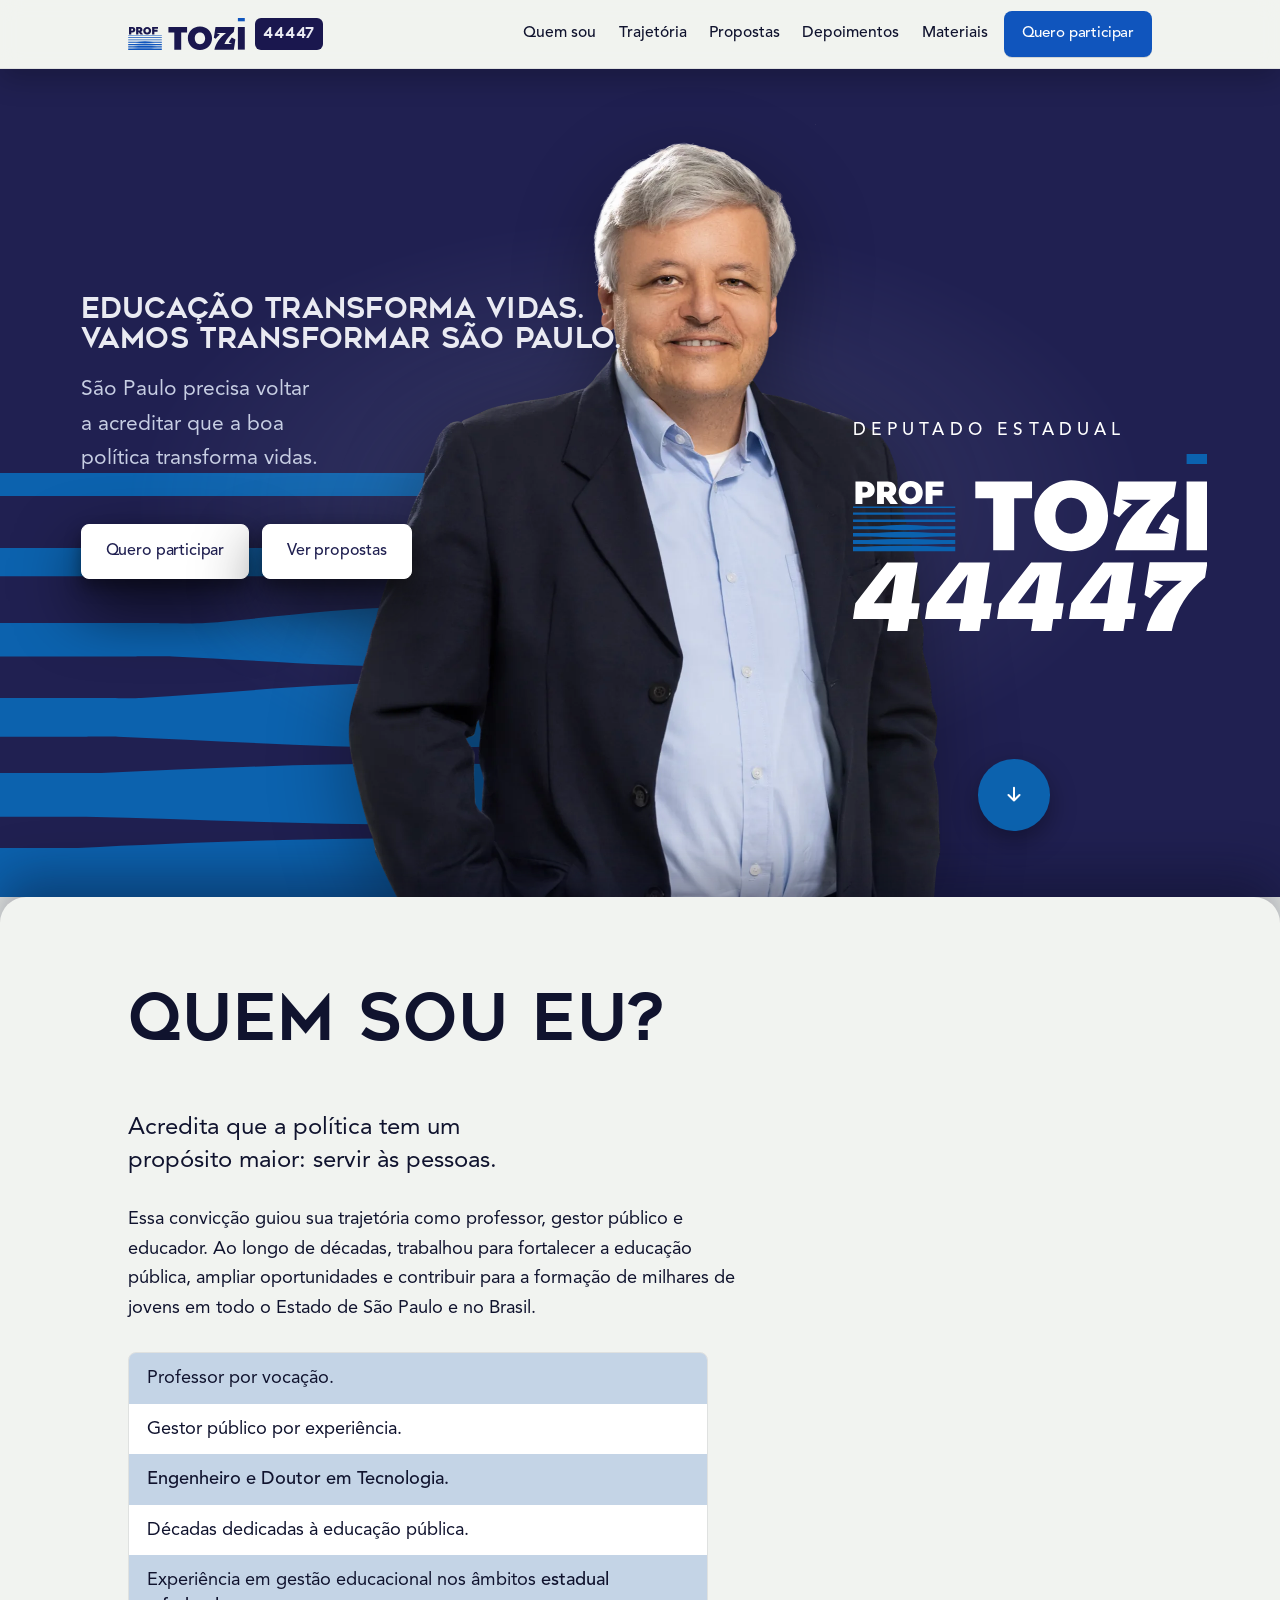
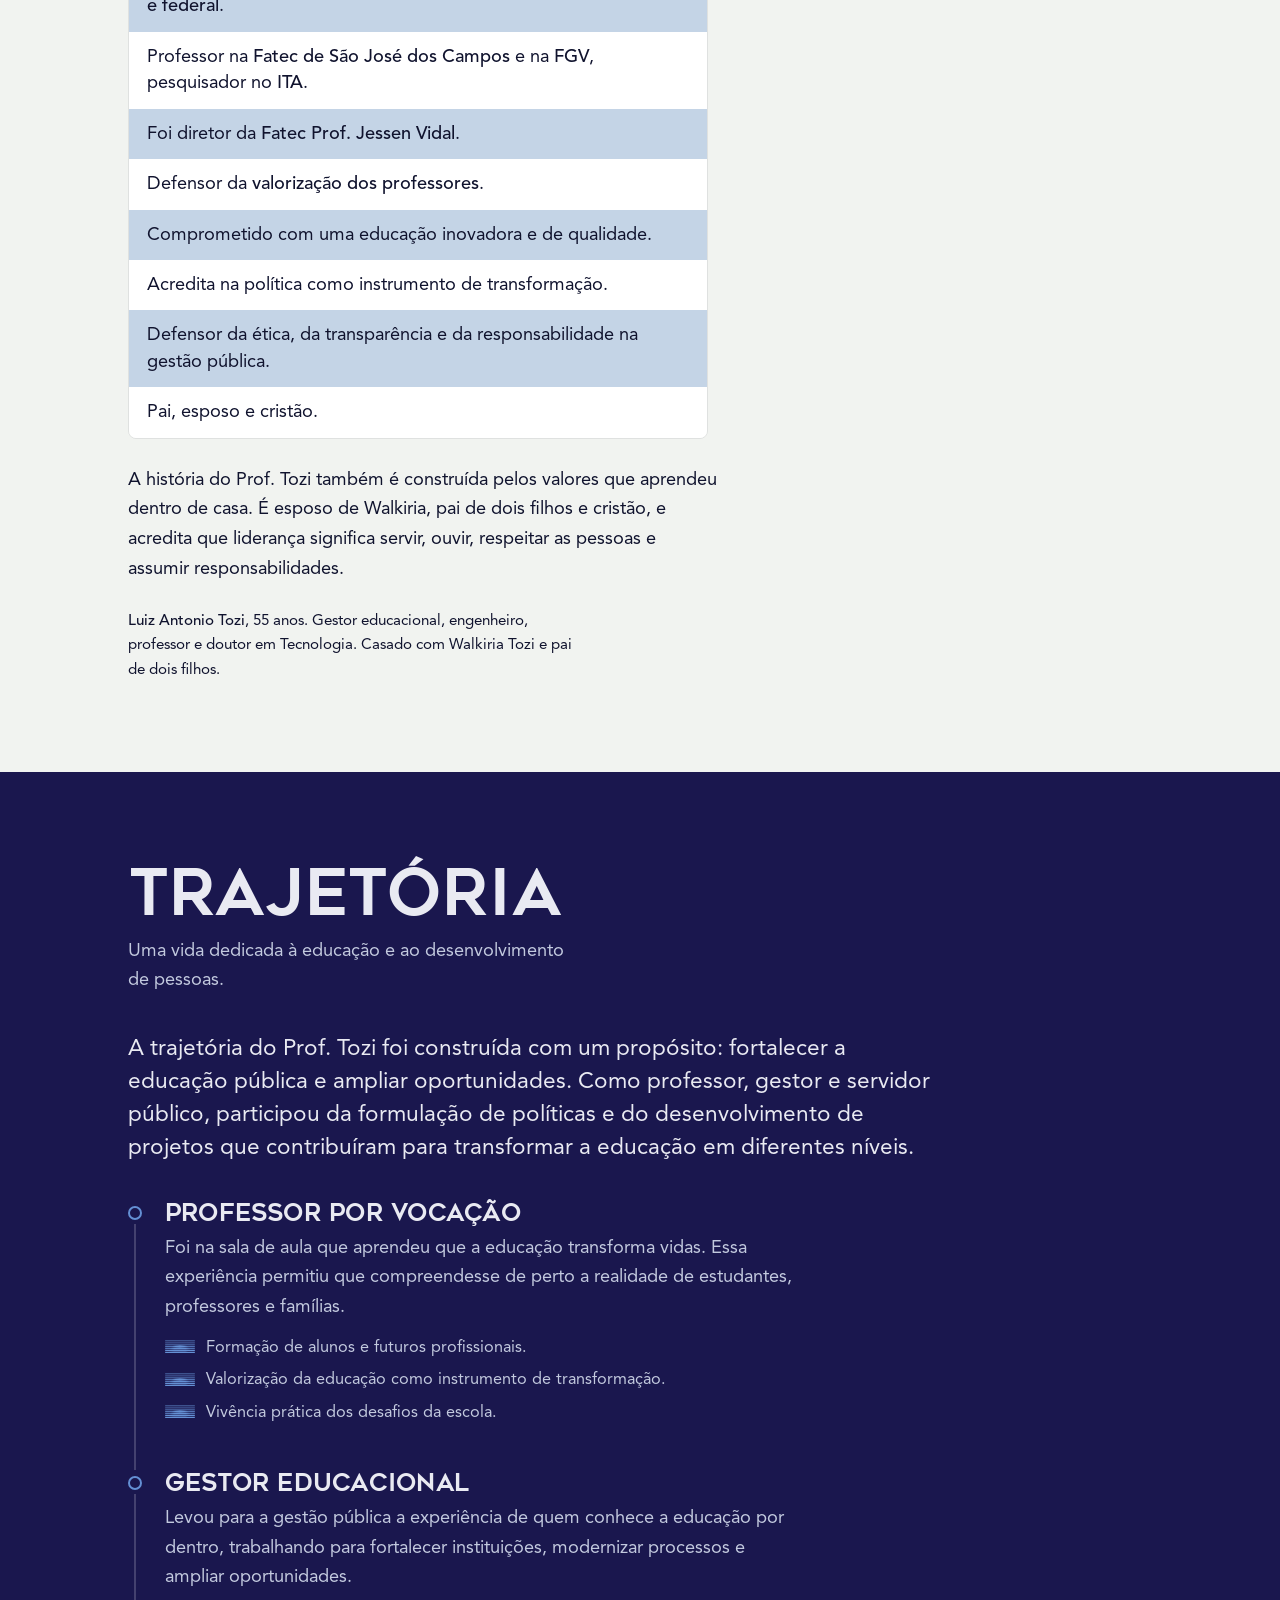
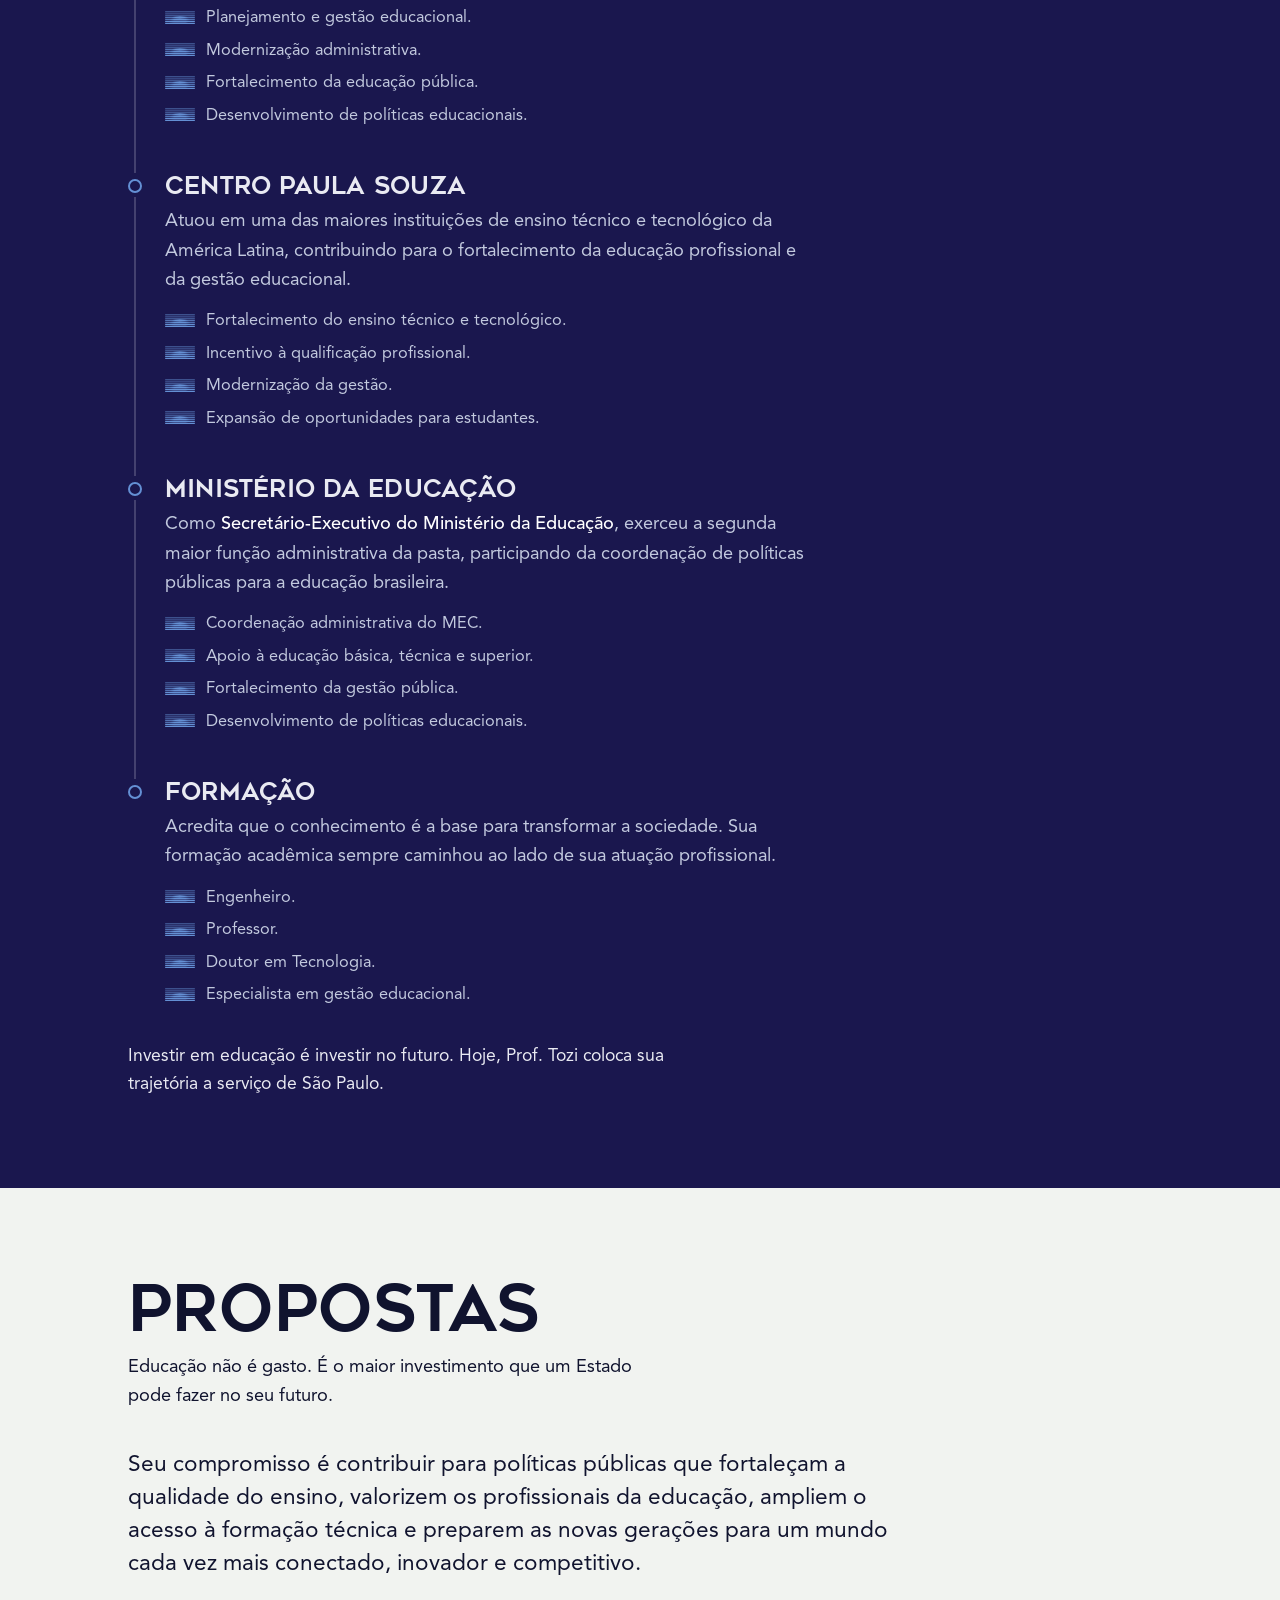
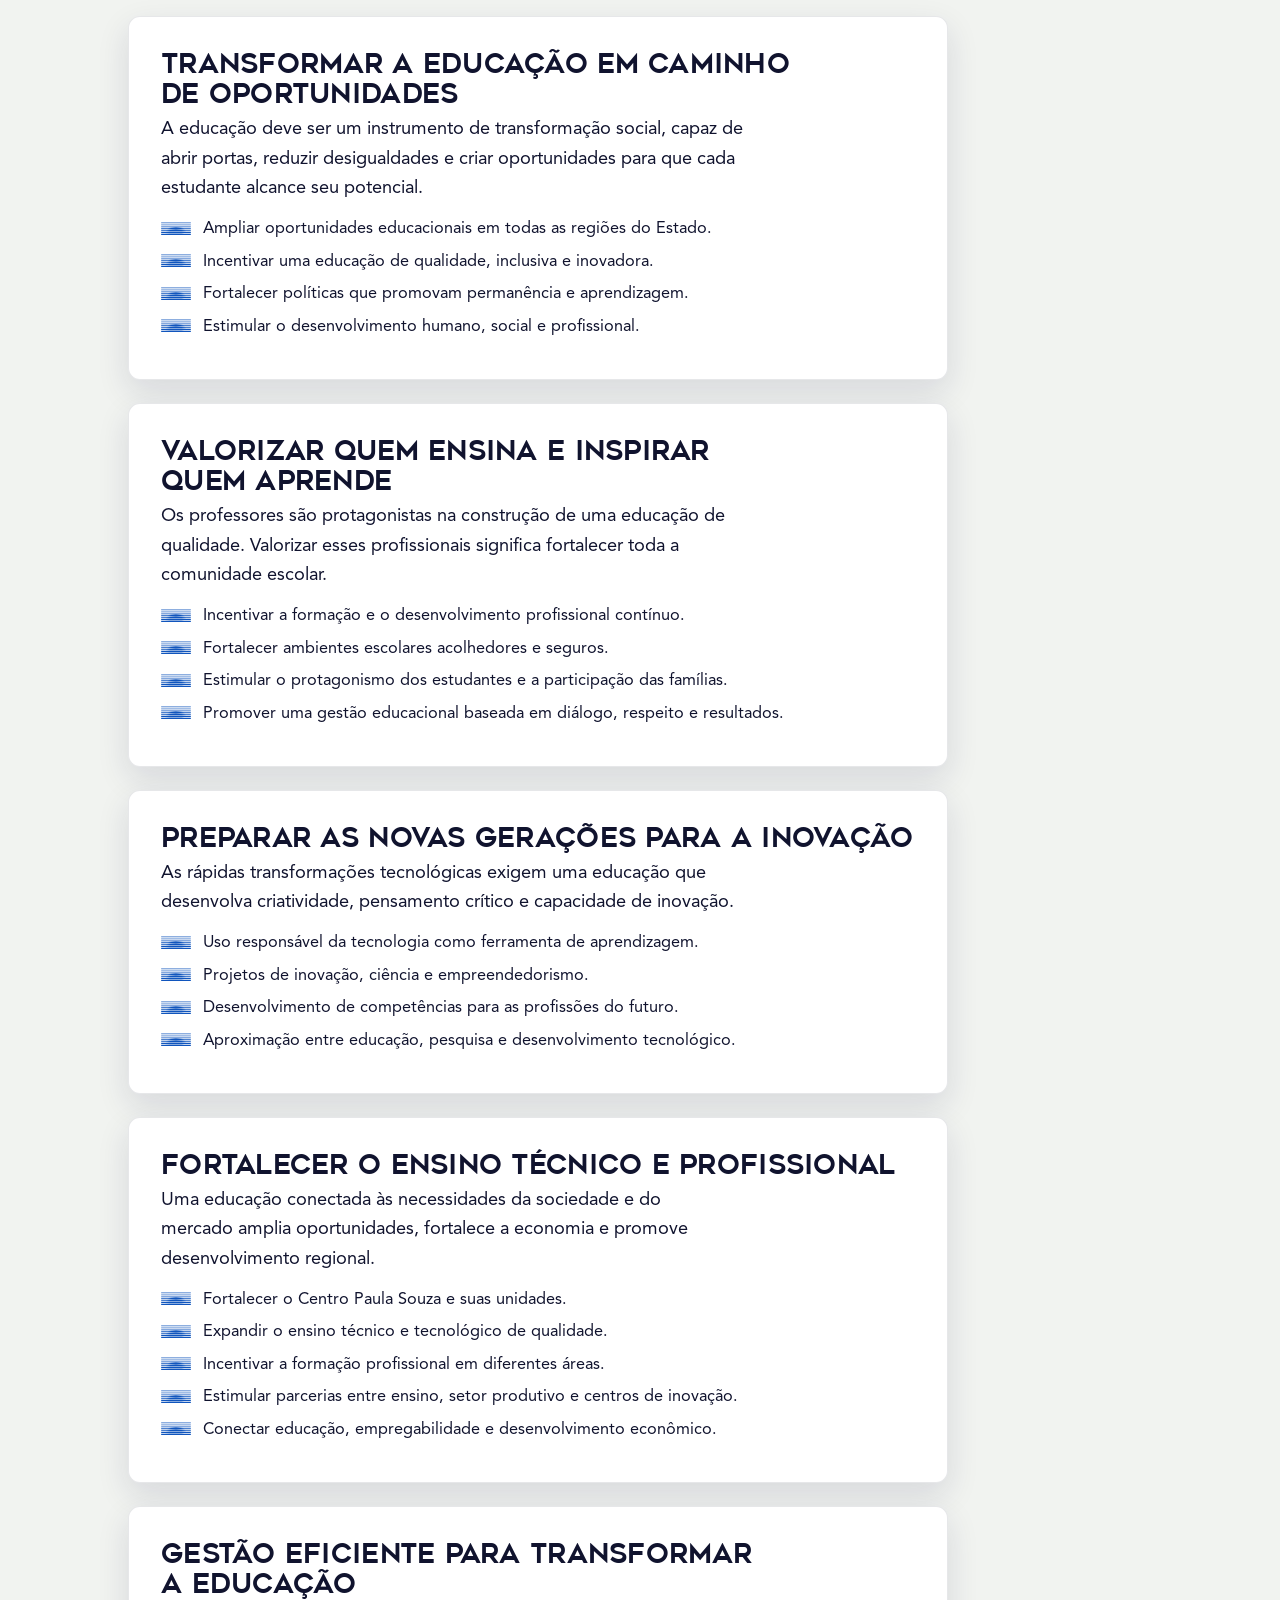
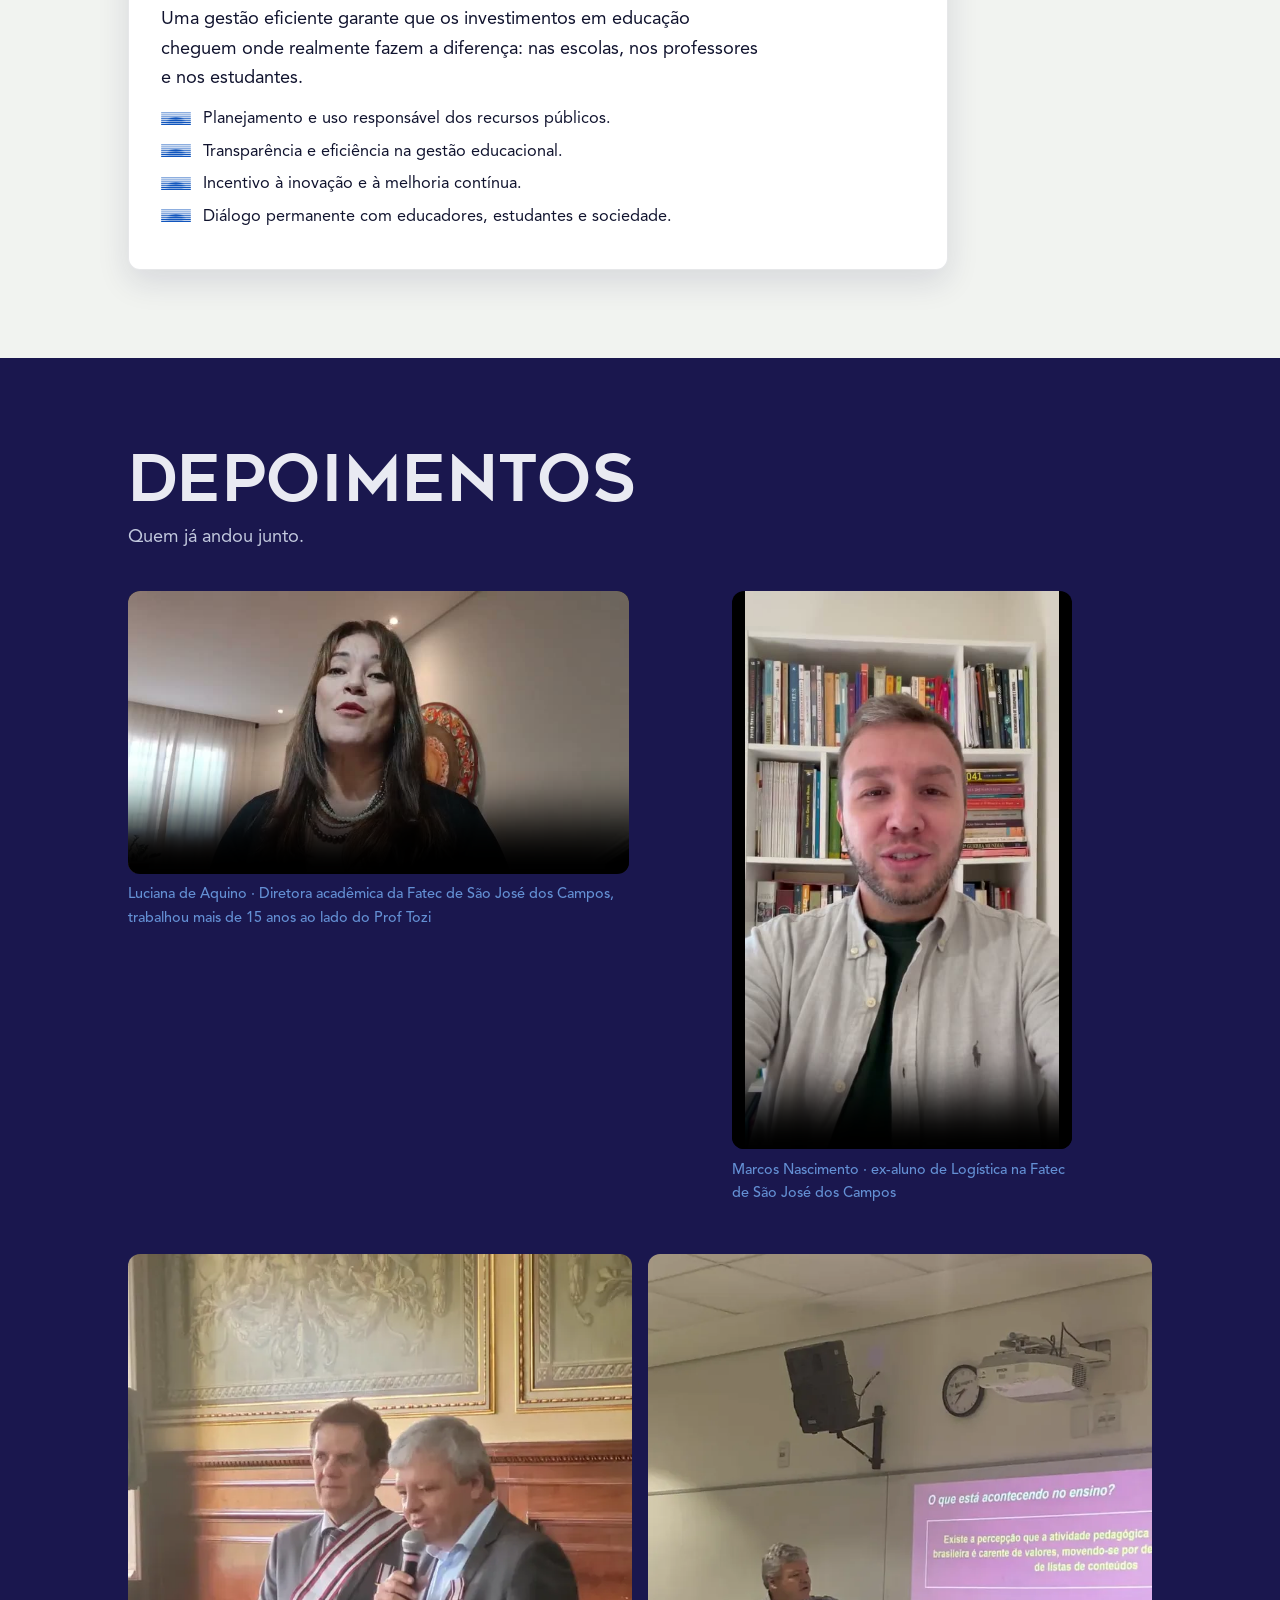
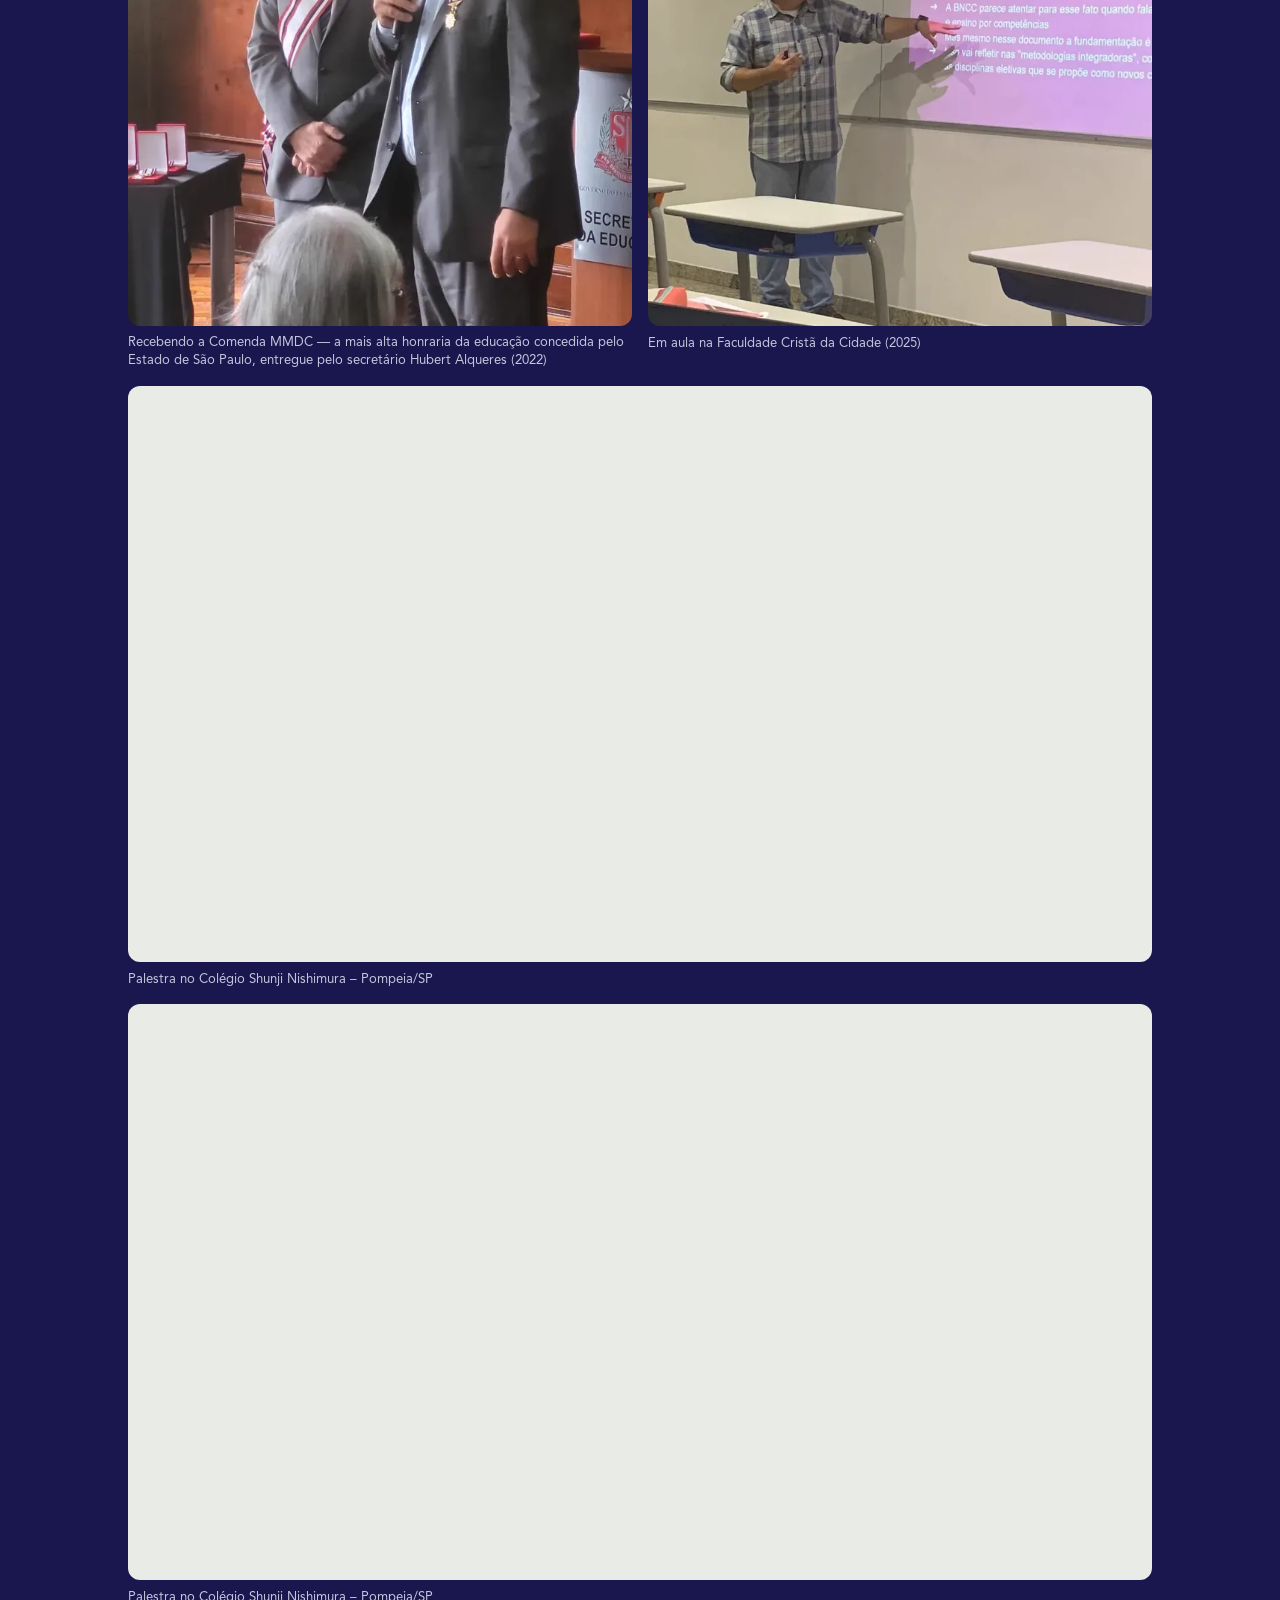
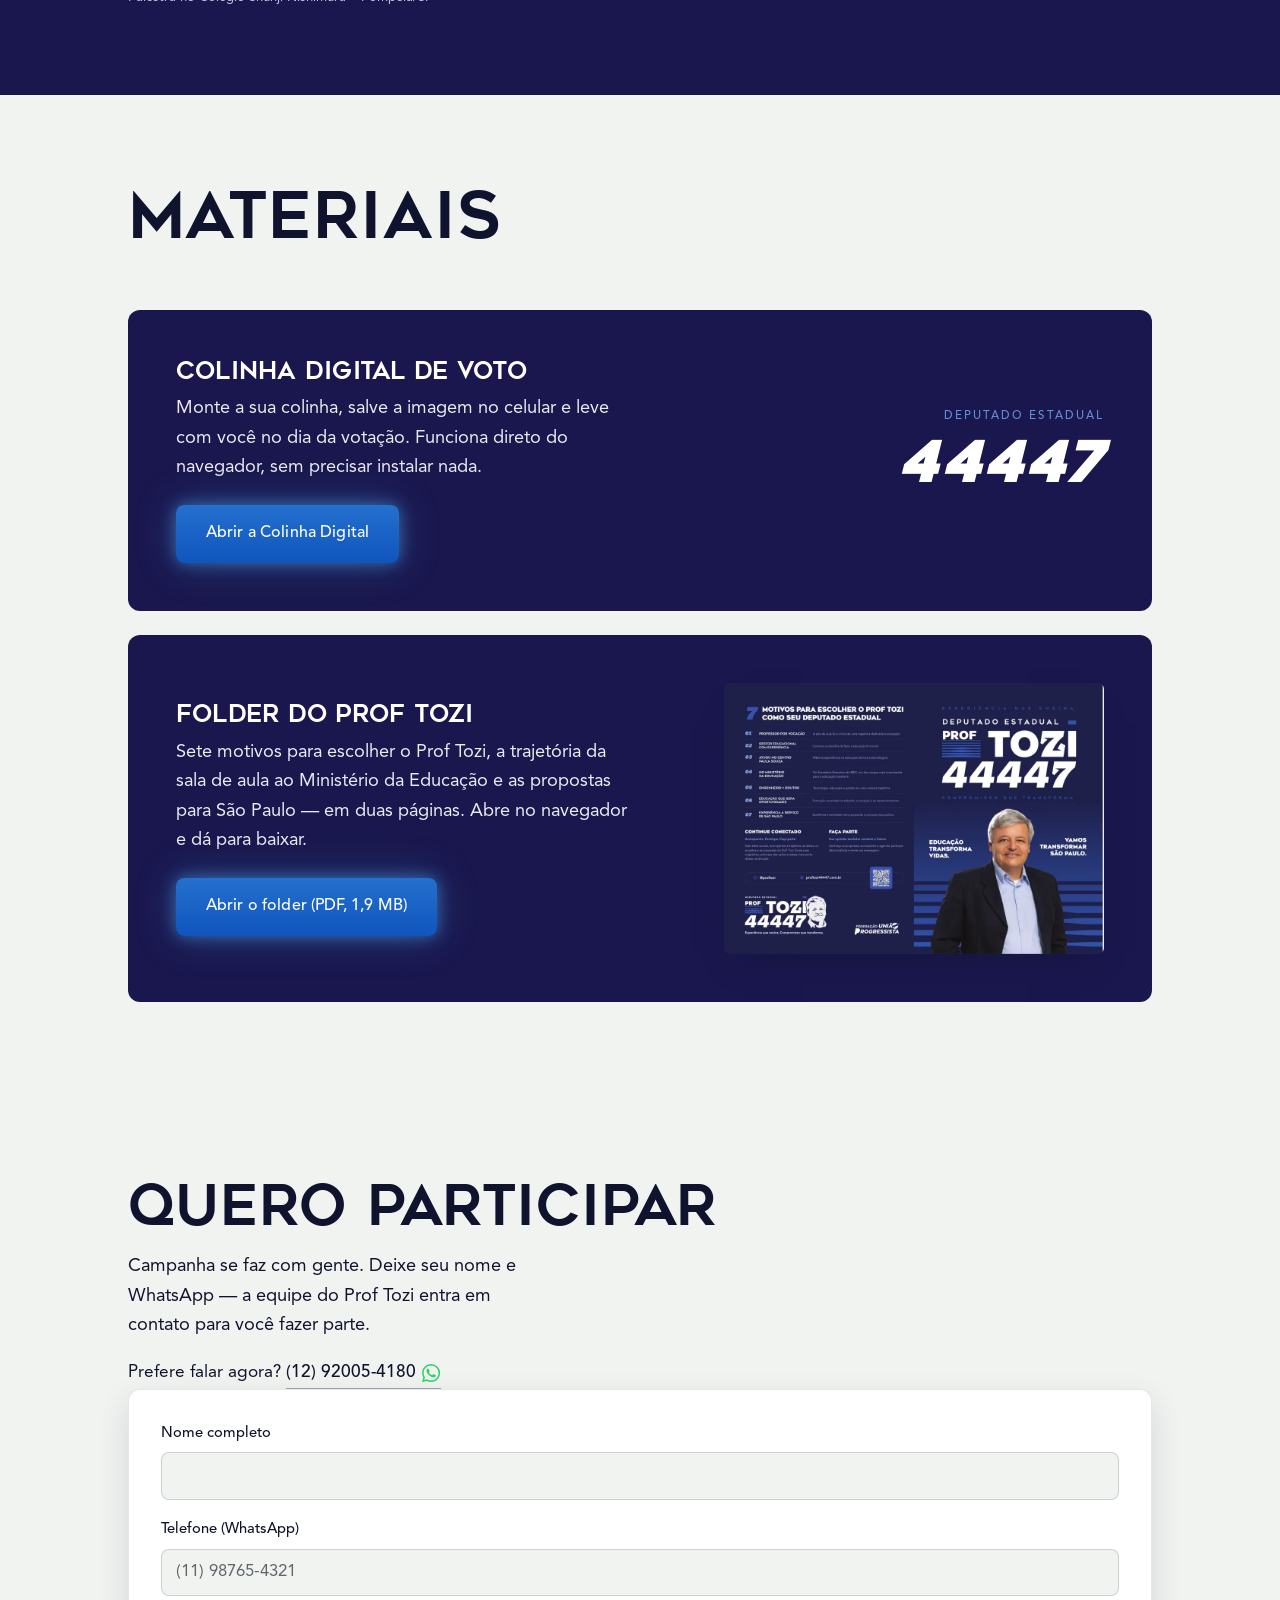
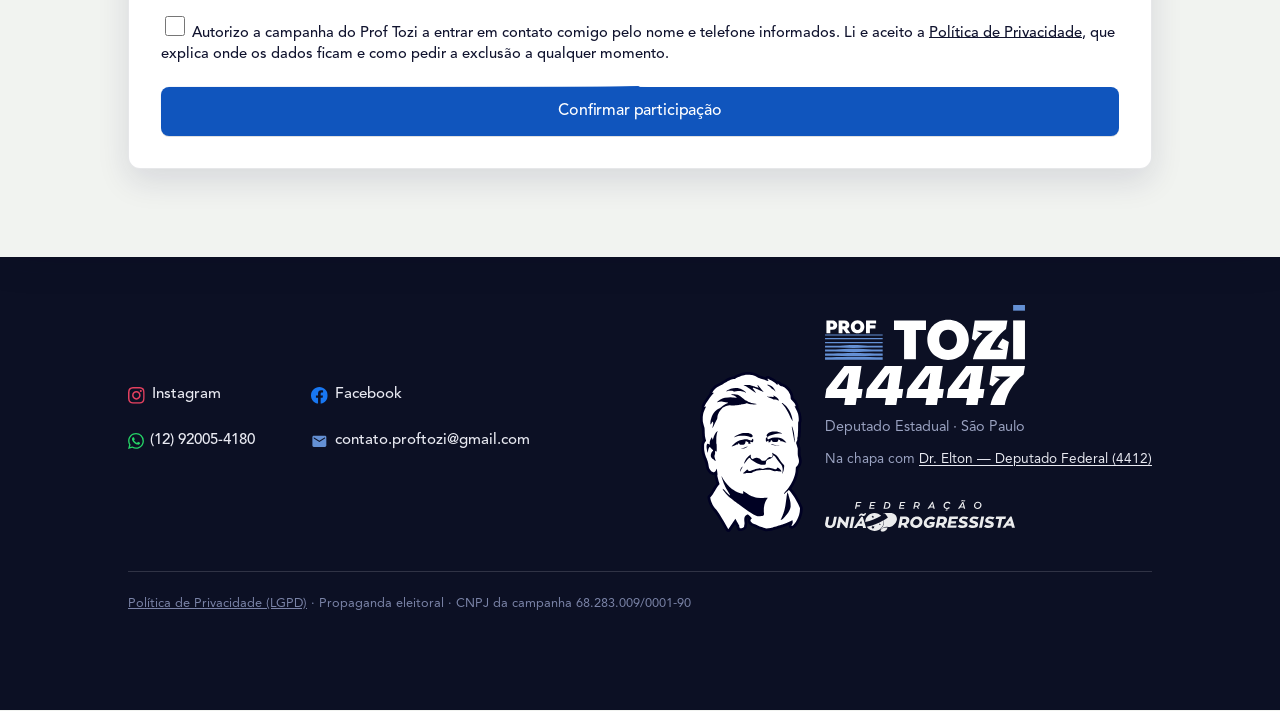
==== commit 3516c1e5: "index.html: poe o 44447 no titulo da aba O numero so aparecia no og:title e no twitter:title ("Prof " ====
--- a/index.html
+++ b/index.html
@@ -3,7 +3,7 @@
 <head>
   <meta charset="utf-8">
   <meta name="viewport" content="width=device-width, initial-scale=1">
-  <title>Prof Tozi — Deputado Estadual</title>
+  <title>Prof Tozi 44447 — Deputado Estadual</title>
   <meta name="description" content="Luiz Antonio Tozi, o Prof Tozi, candidato a Deputado Estadual por São Paulo. Professor por vocação, gestor público por experiência.">
 
   <!-- Social share (tráfego de campanha vem de rede social).
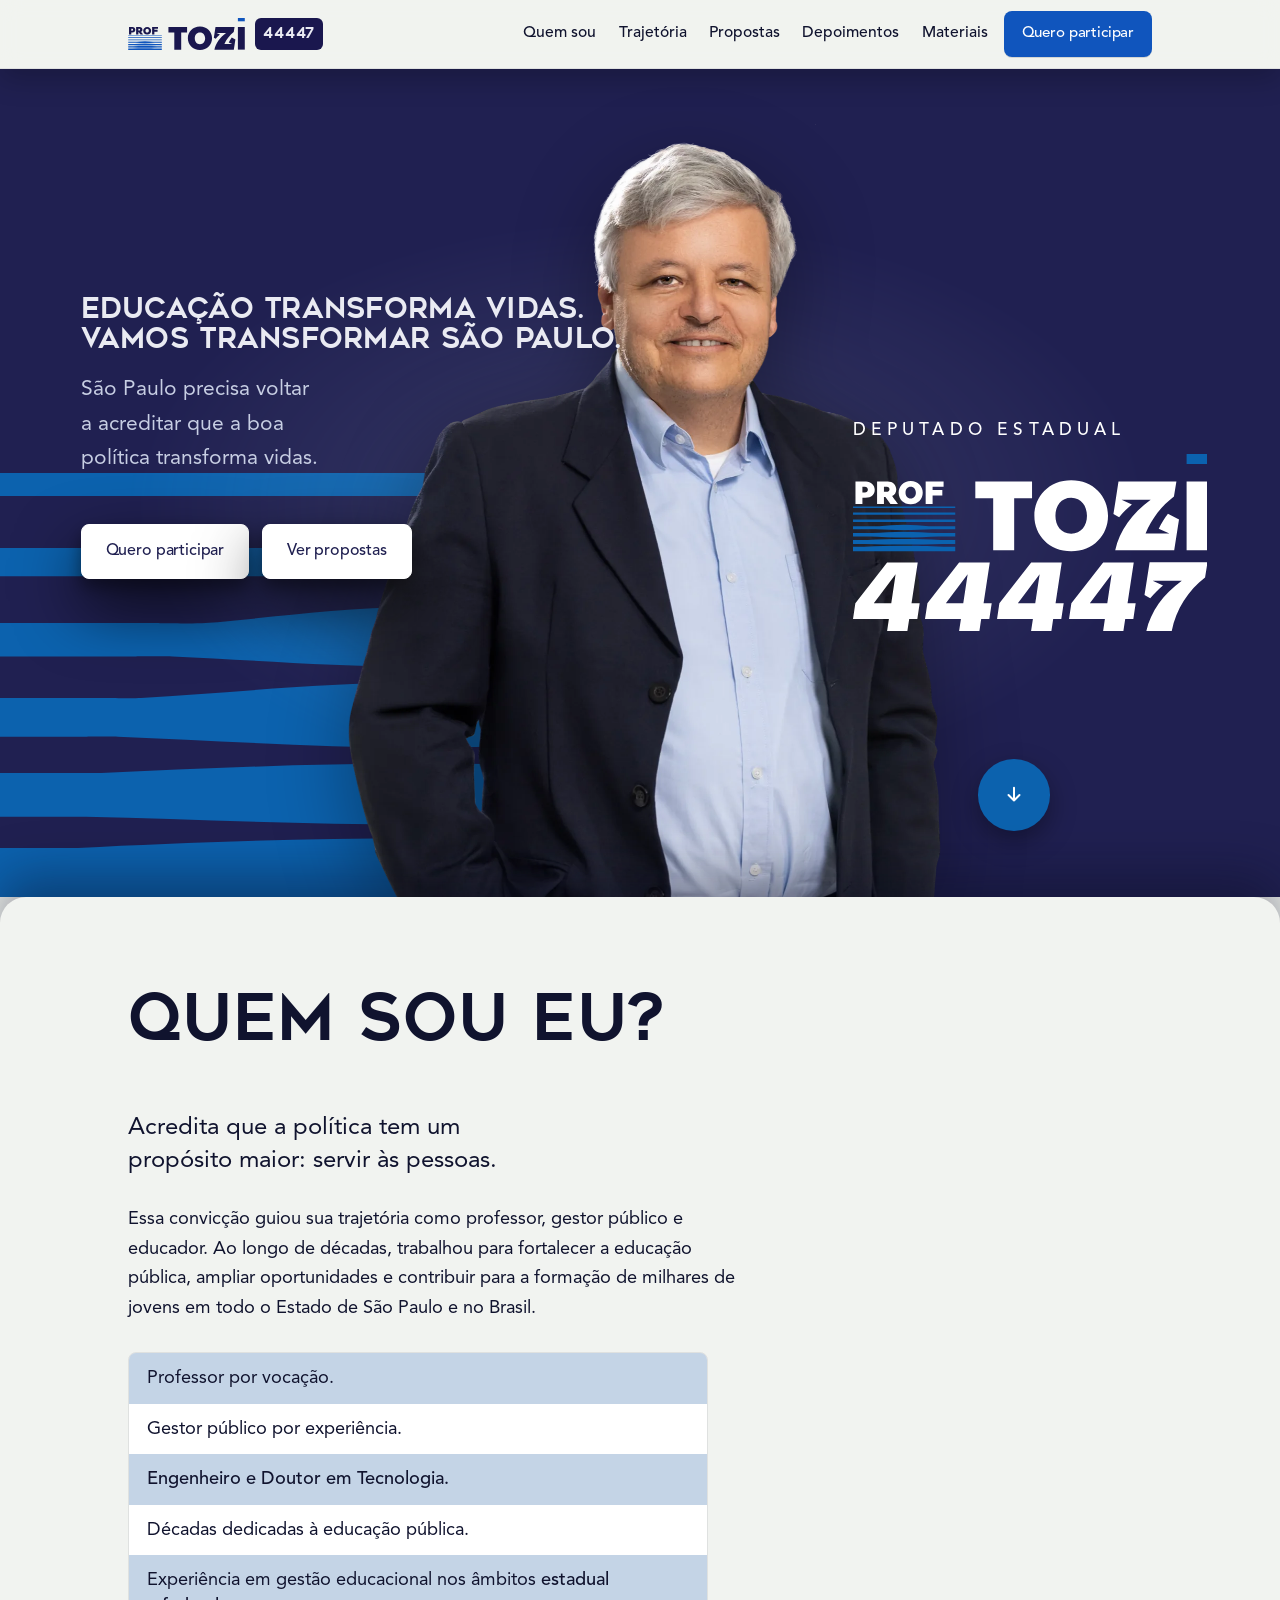
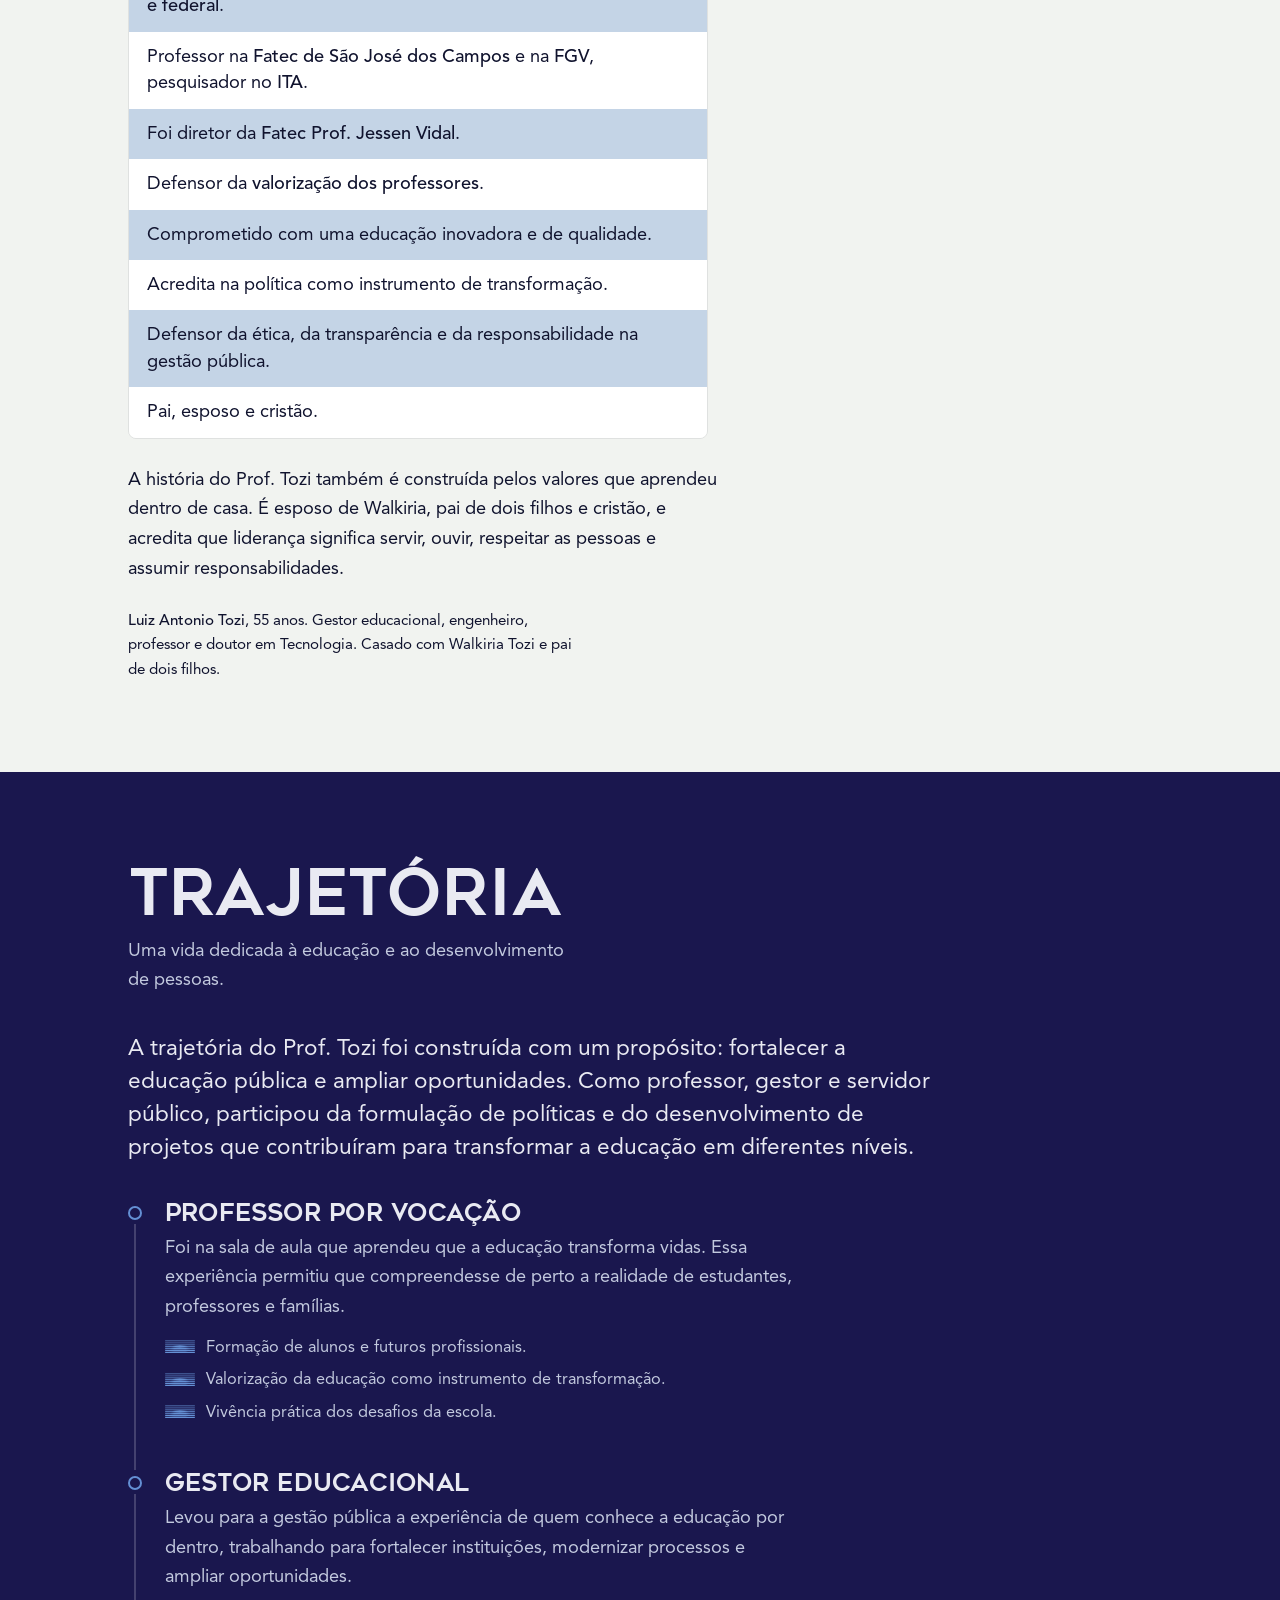
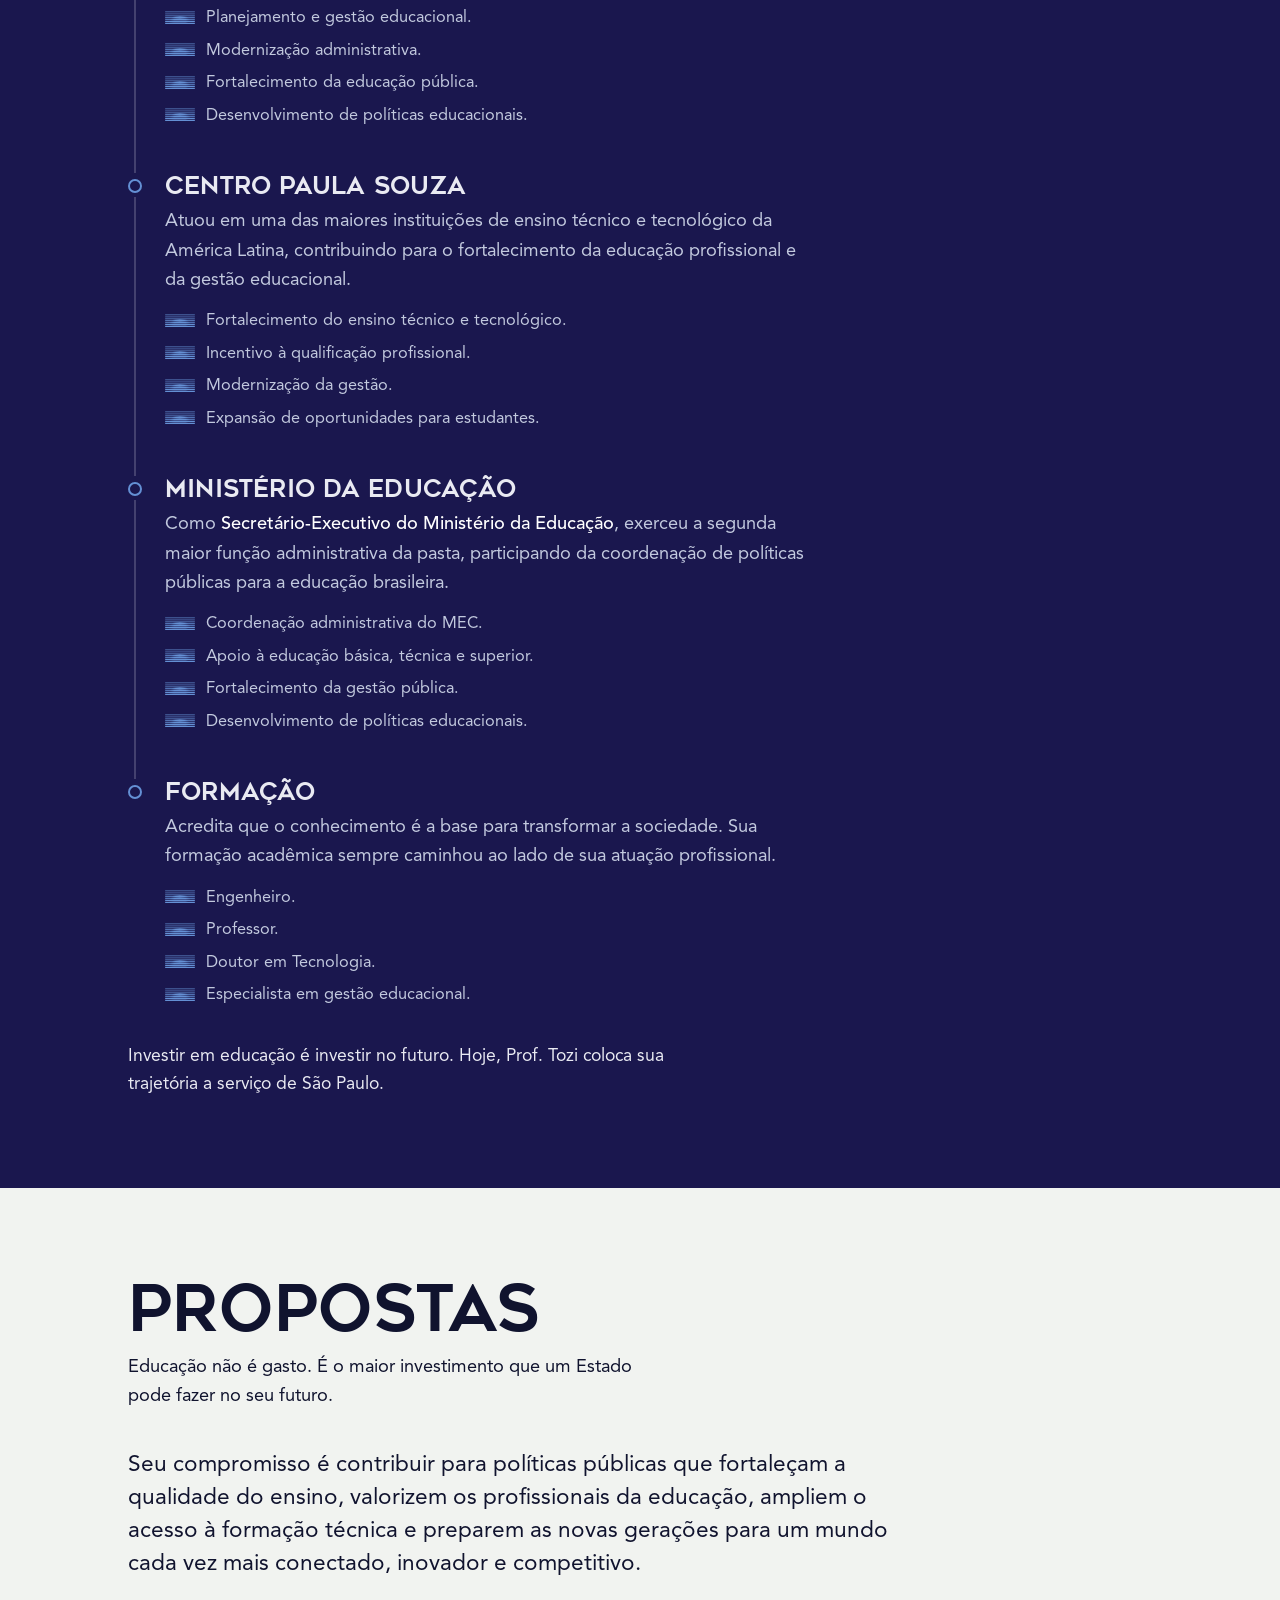
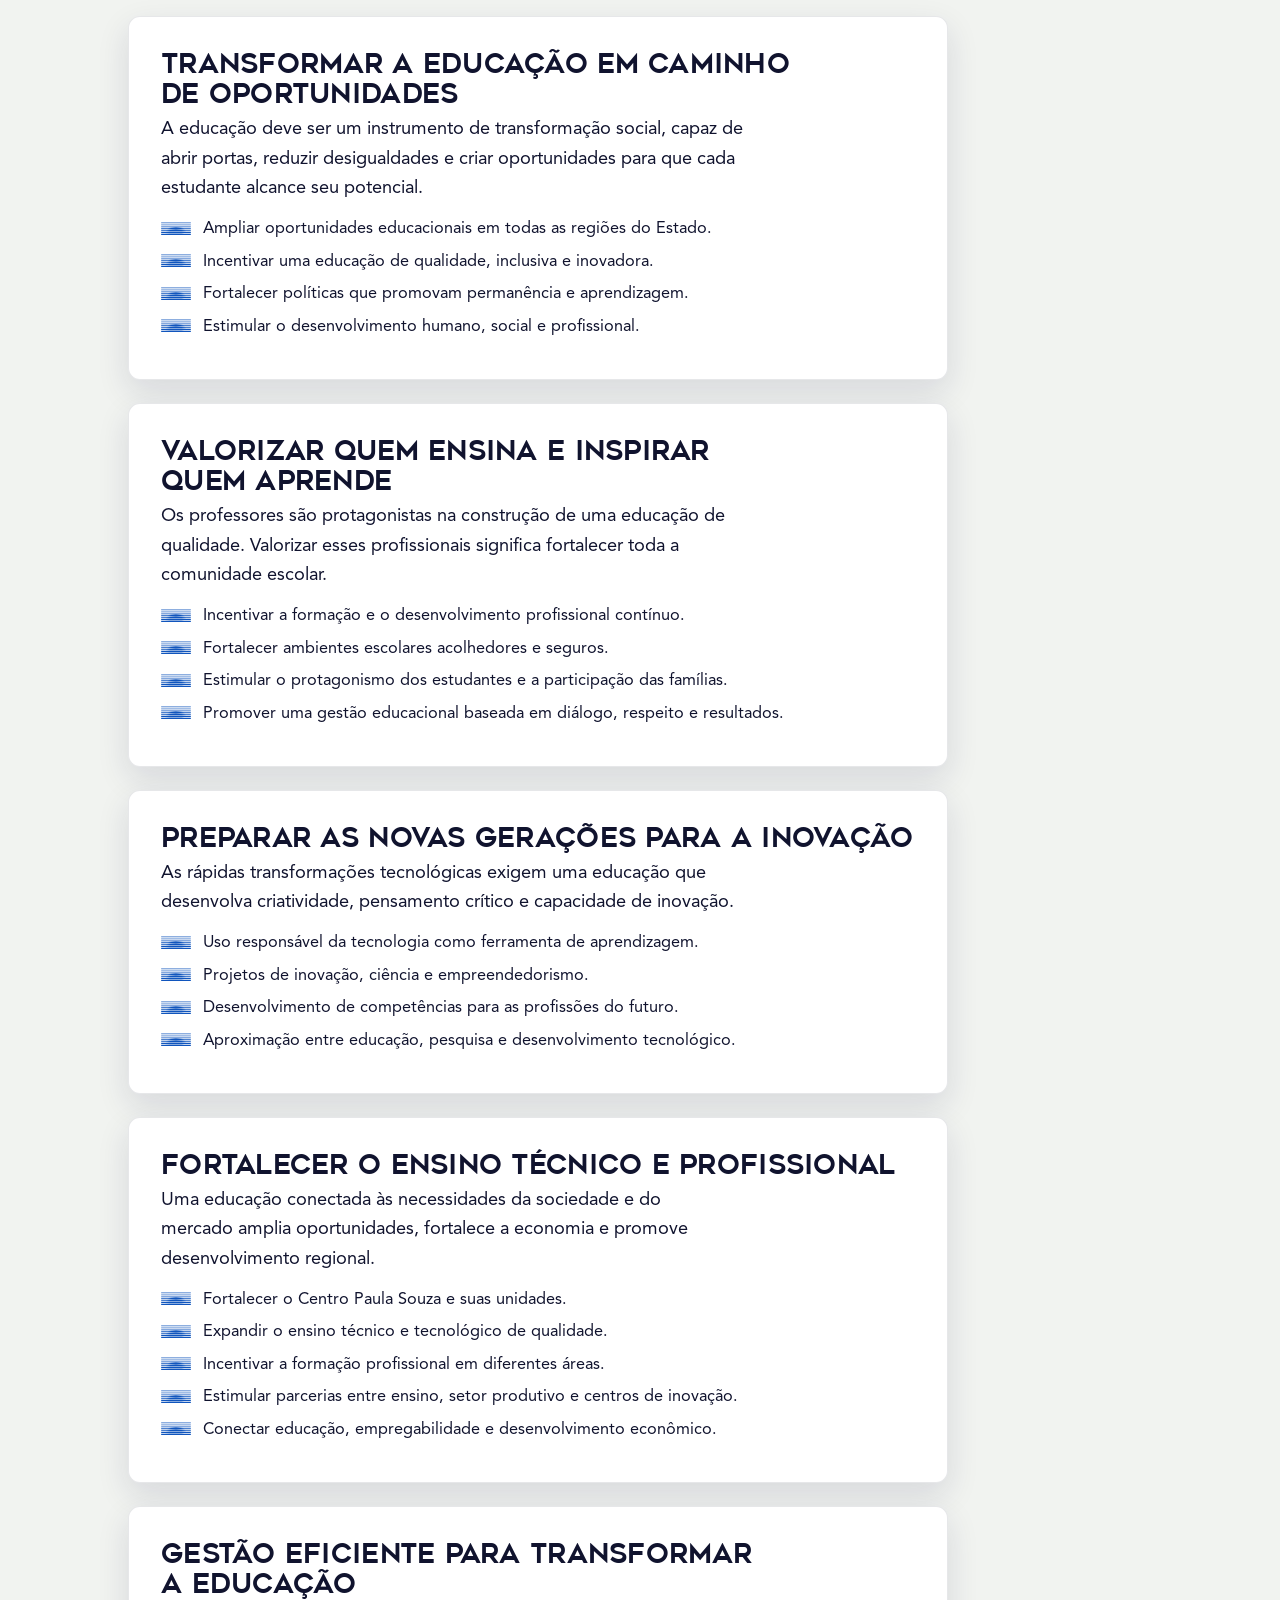
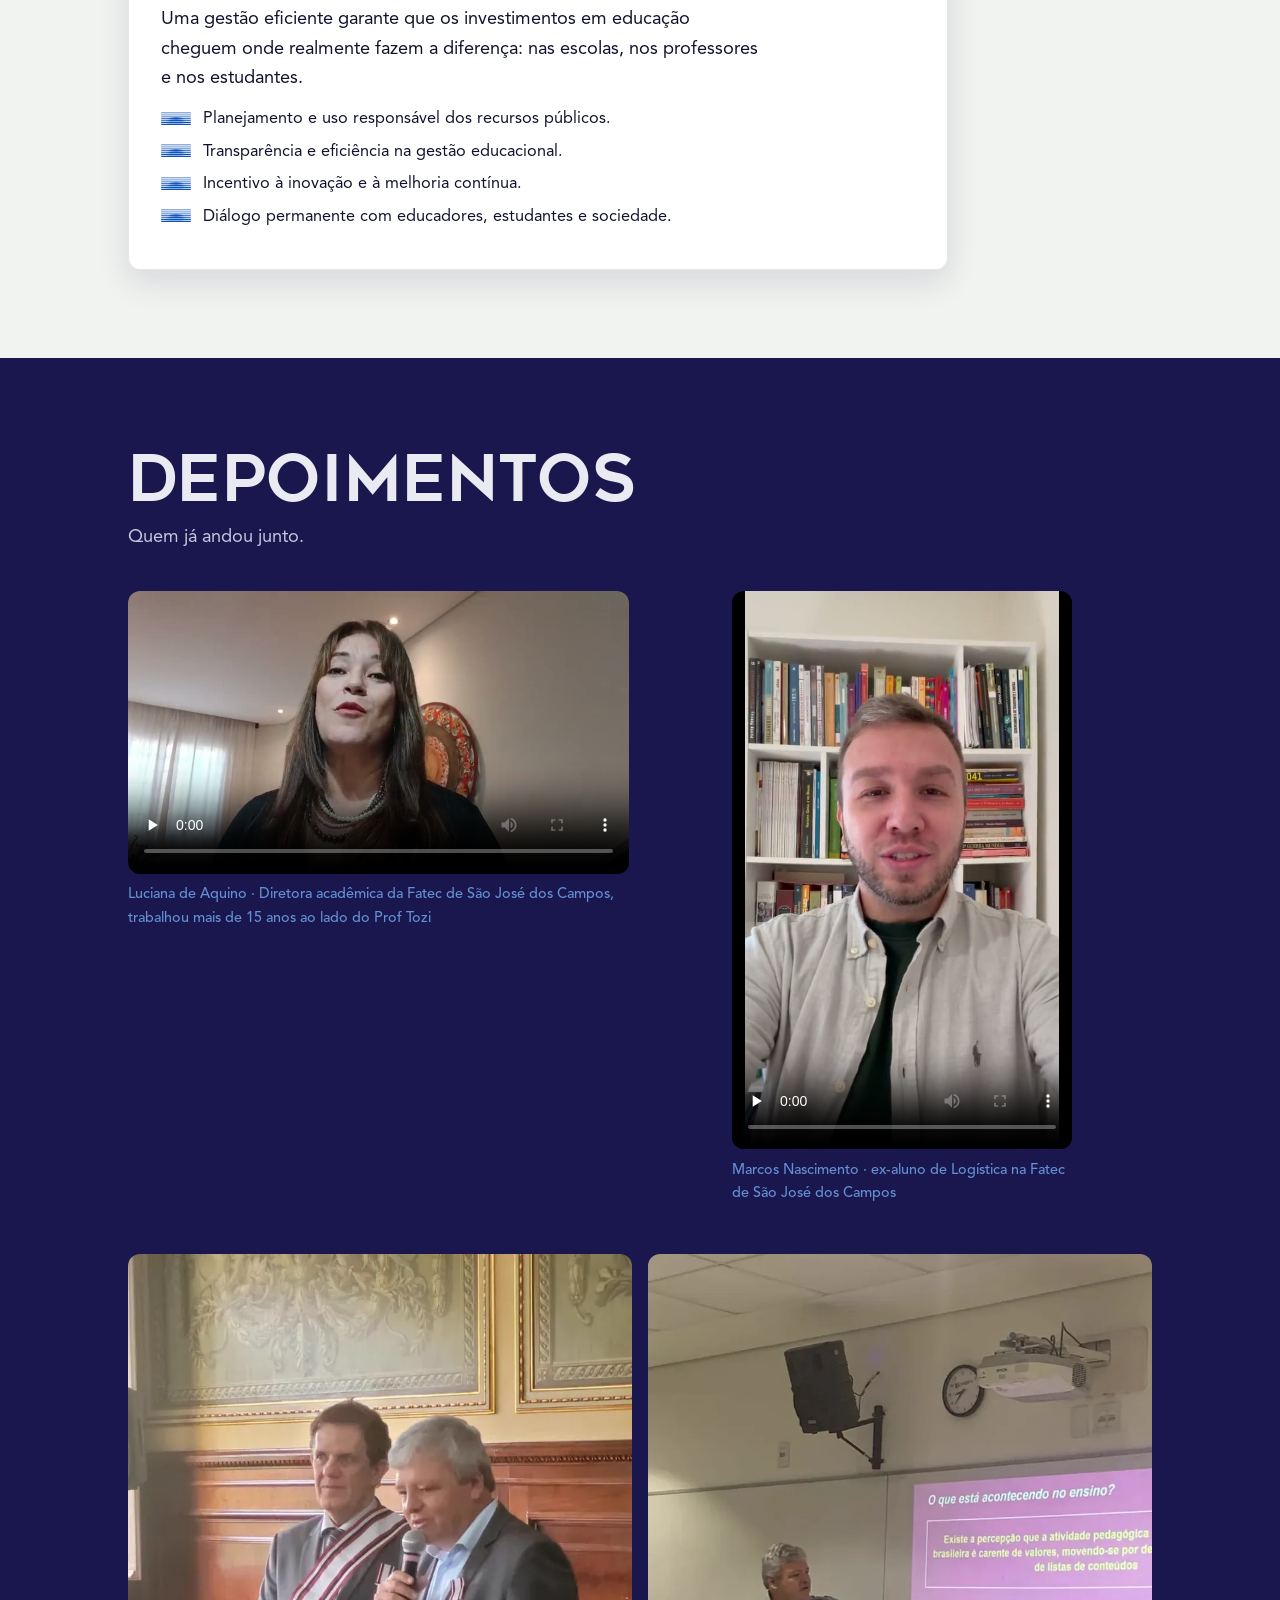
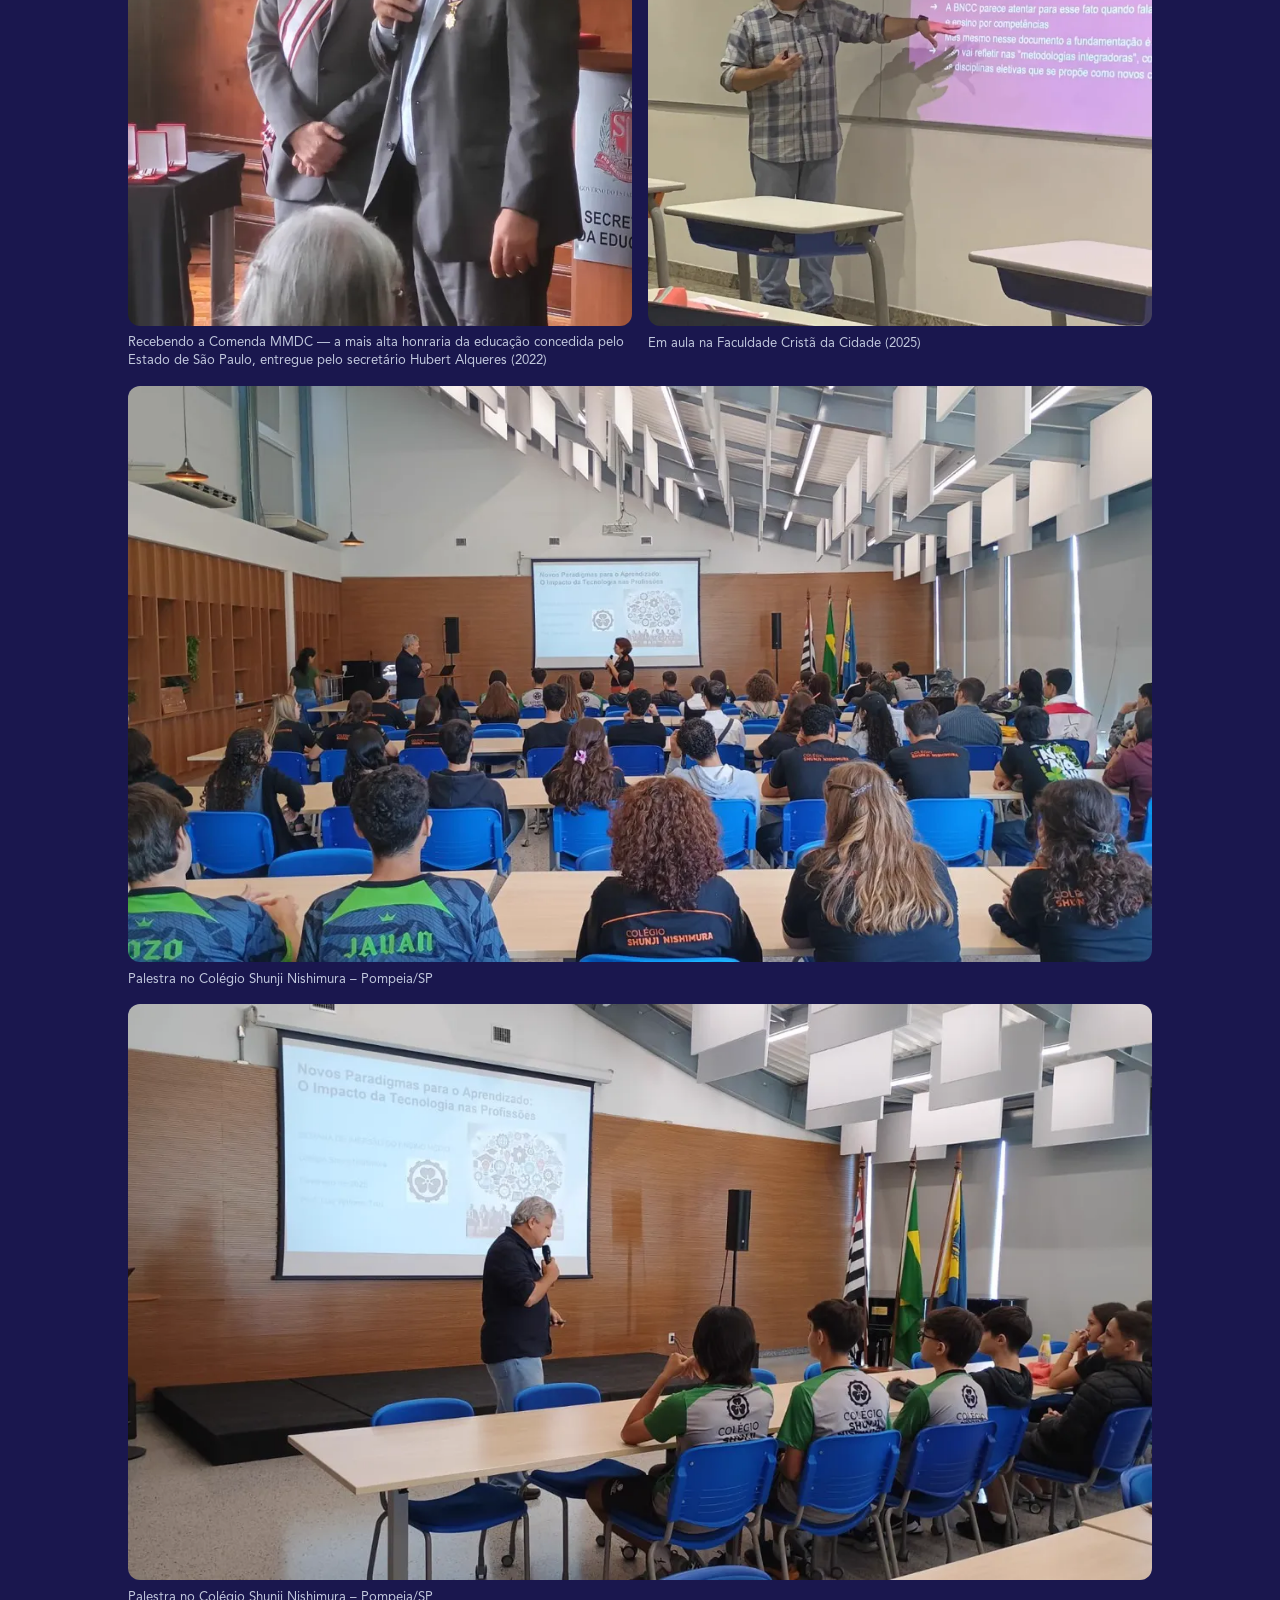
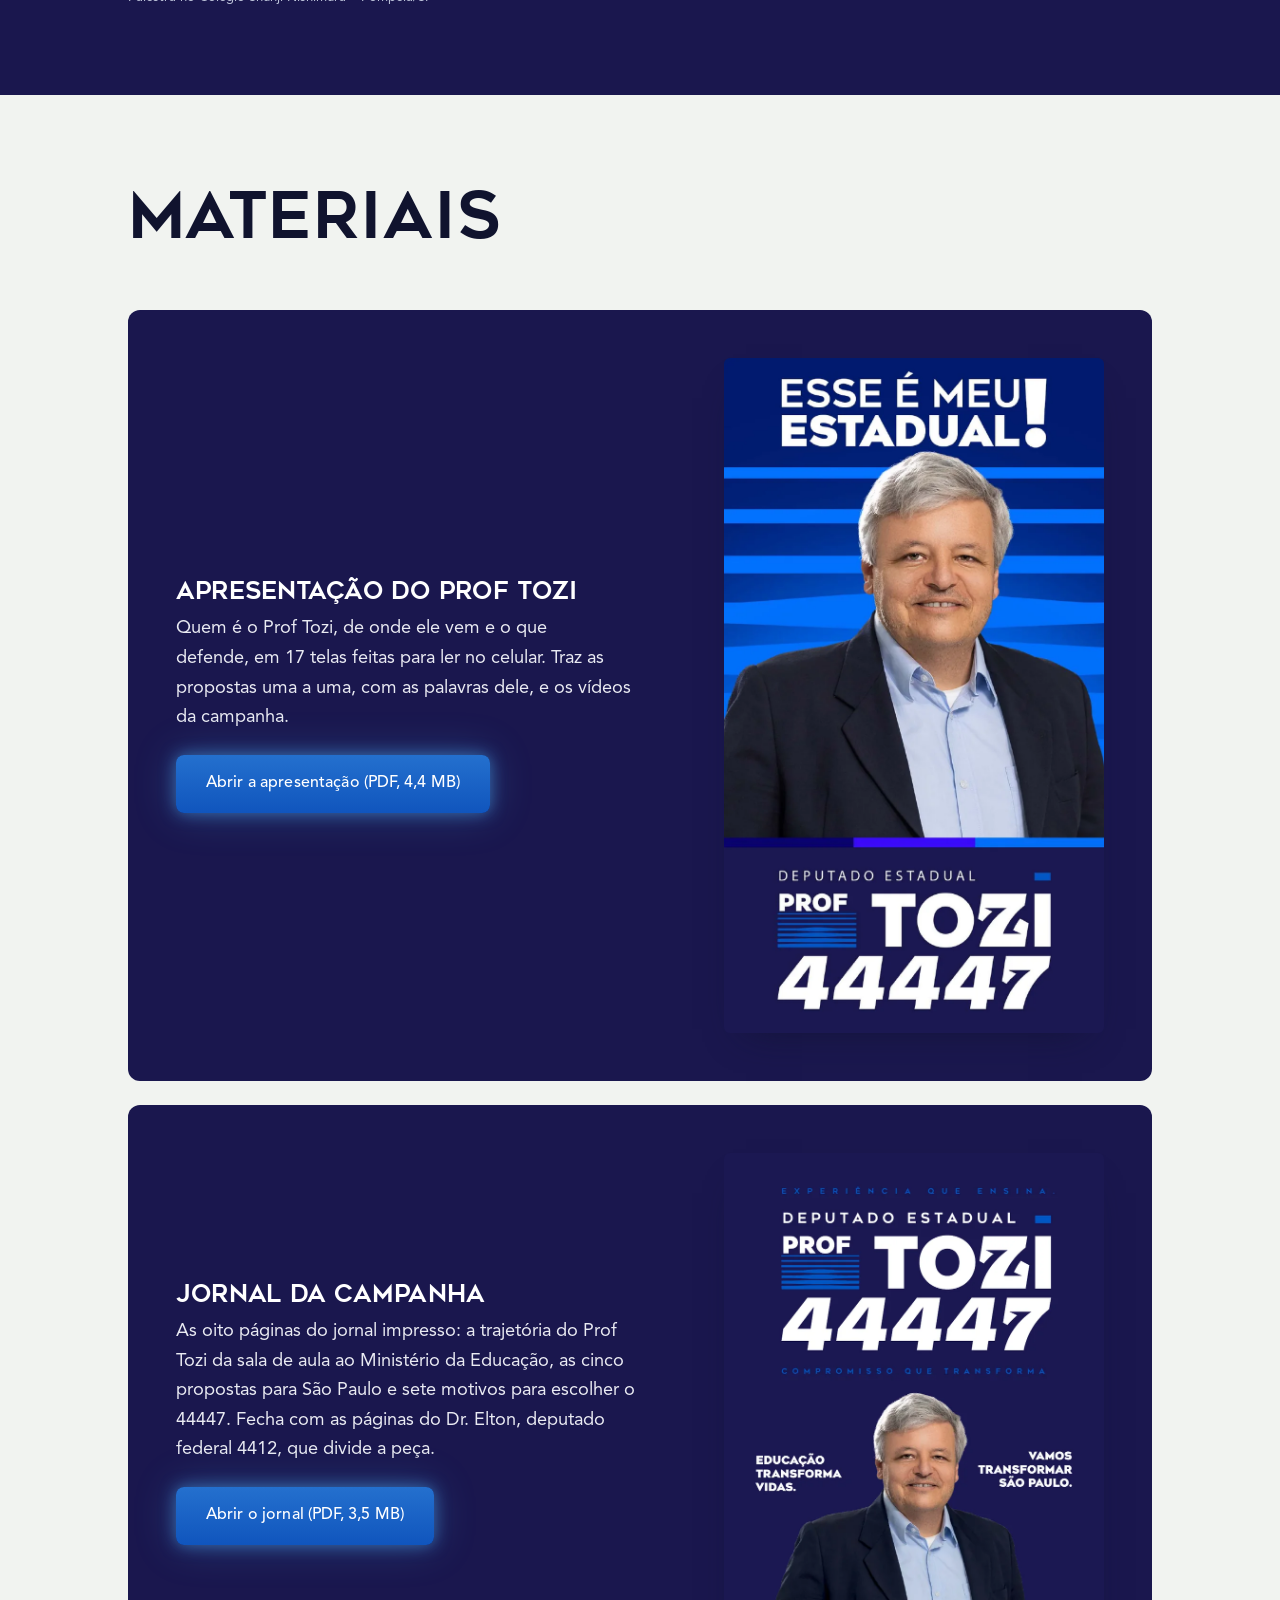
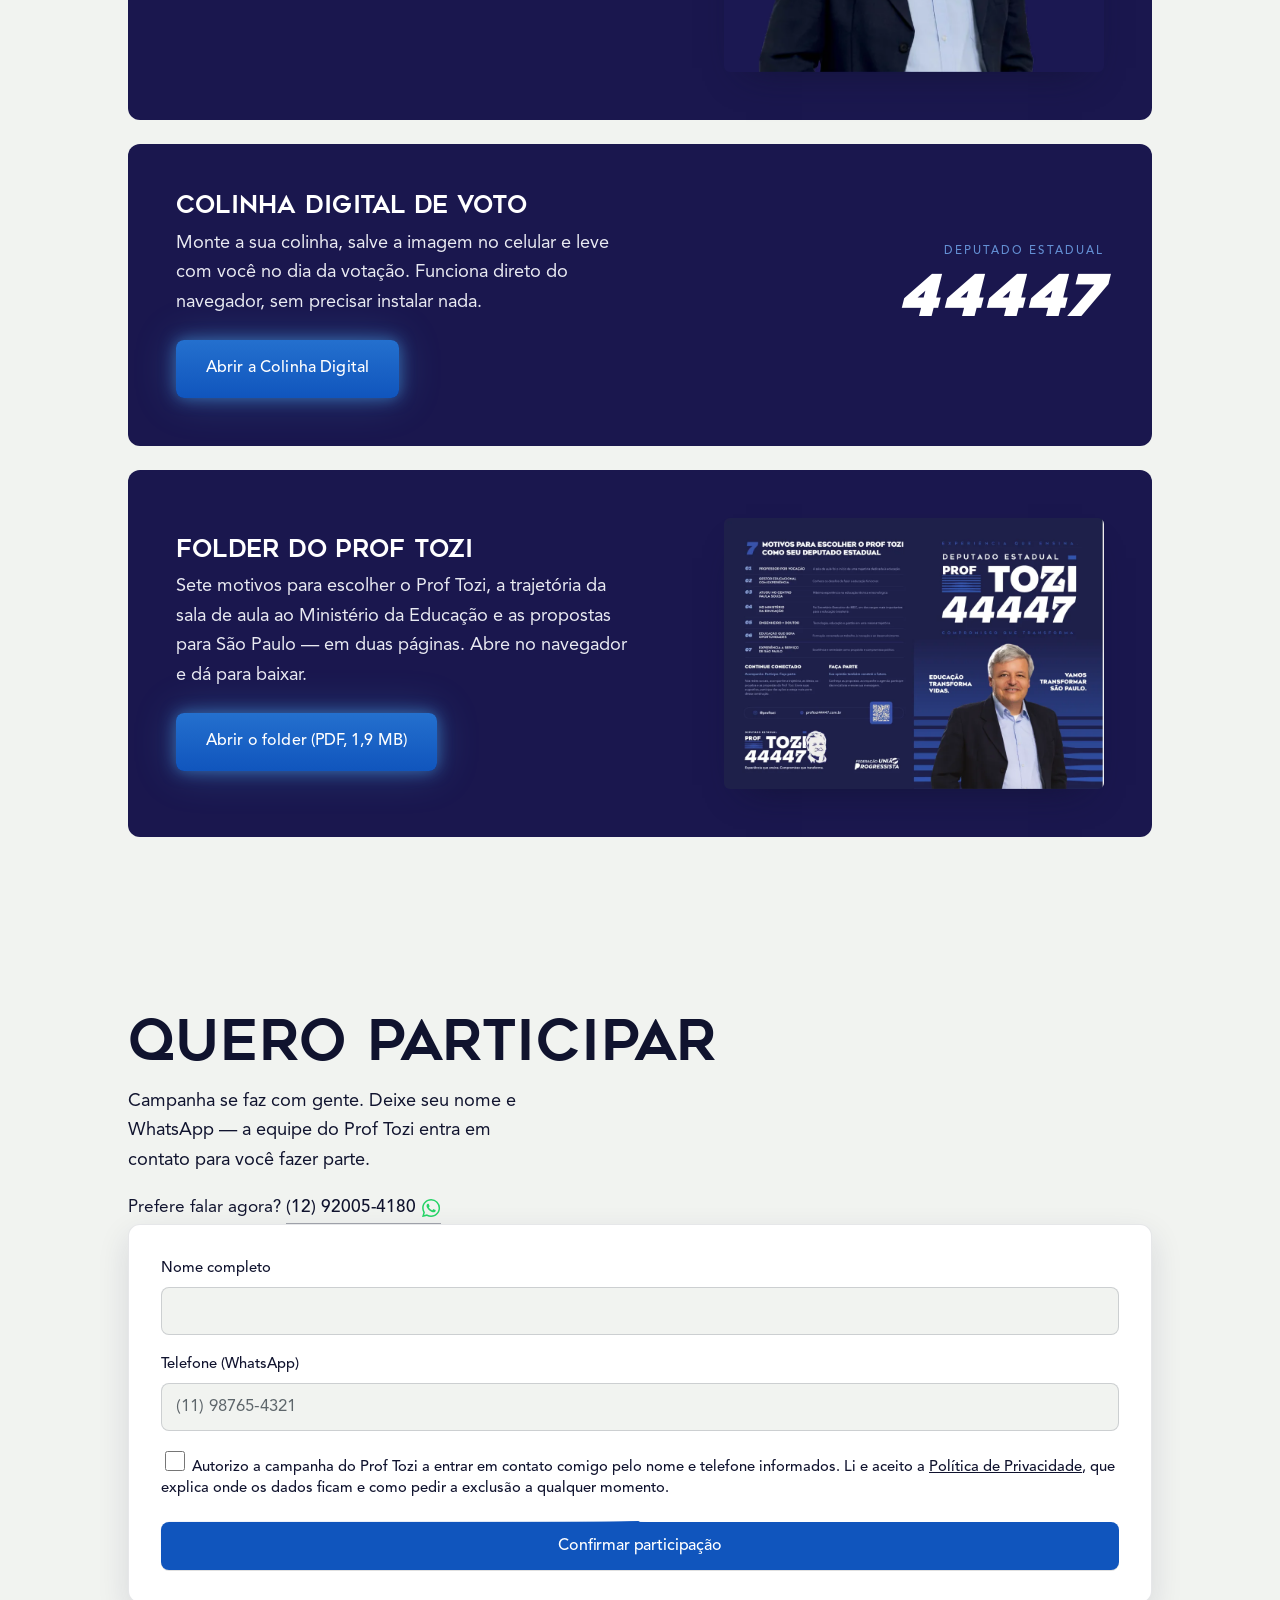
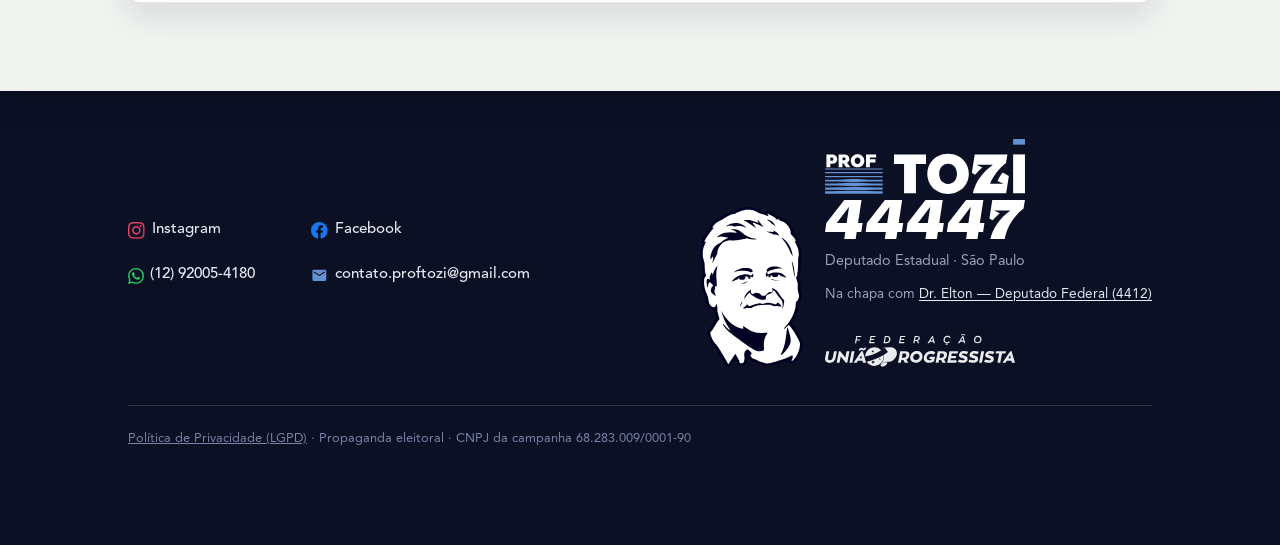
==== commit 16e7686e: "Materiais: apresentacao e jornal da campanha, em PDF para web Dois PDFs que vieram da grafica, compr" ====
--- a/index.html
+++ b/index.html
@@ -493,6 +493,28 @@
           <h2 class="section-title">Materiais</h2>
         </div>
         <div class="section-body materiais-lista">
+          <a class="material-card" href="public/materiais/apresentacao-tozi-44447.pdf" target="_blank" rel="noopener">
+            <div class="material-copy">
+              <h3>Apresentação do Prof Tozi</h3>
+              <p>Quem é o Prof Tozi, de onde ele vem e o que defende, em 17 telas feitas para ler no celular. Traz as propostas uma a uma, com as palavras dele, e os vídeos da campanha.</p>
+              <span class="btn btn-neon">Abrir a apresentação (PDF, 4,4 MB)</span>
+            </div>
+            <img class="material-thumb" src="public/assets/materiais/apresentacao-capa.webp"
+                 alt="Capa da apresentação: Esse é meu estadual — Prof Tozi, Deputado Estadual 44447"
+                 width="800" height="1422" loading="lazy" decoding="async">
+          </a>
+
+          <a class="material-card" href="public/materiais/jornal-tozi-44447.pdf" target="_blank" rel="noopener">
+            <div class="material-copy">
+              <h3>Jornal da campanha</h3>
+              <p>As oito páginas do jornal impresso: a trajetória do Prof Tozi da sala de aula ao Ministério da Educação, as cinco propostas para São Paulo e sete motivos para escolher o 44447. Fecha com as páginas do Dr. Elton, deputado federal 4412, que divide a peça.</p>
+              <span class="btn btn-neon">Abrir o jornal (PDF, 3,5 MB)</span>
+            </div>
+            <img class="material-thumb" src="public/assets/materiais/jornal-capa.webp"
+                 alt="Capa do jornal: Experiência que ensina, compromisso que transforma — Prof Tozi 44447"
+                 width="800" height="1093" loading="lazy" decoding="async">
+          </a>
+
           <a class="material-card" href="colinha/">
             <div class="material-copy">
               <h3>Colinha Digital de Voto</h3>
